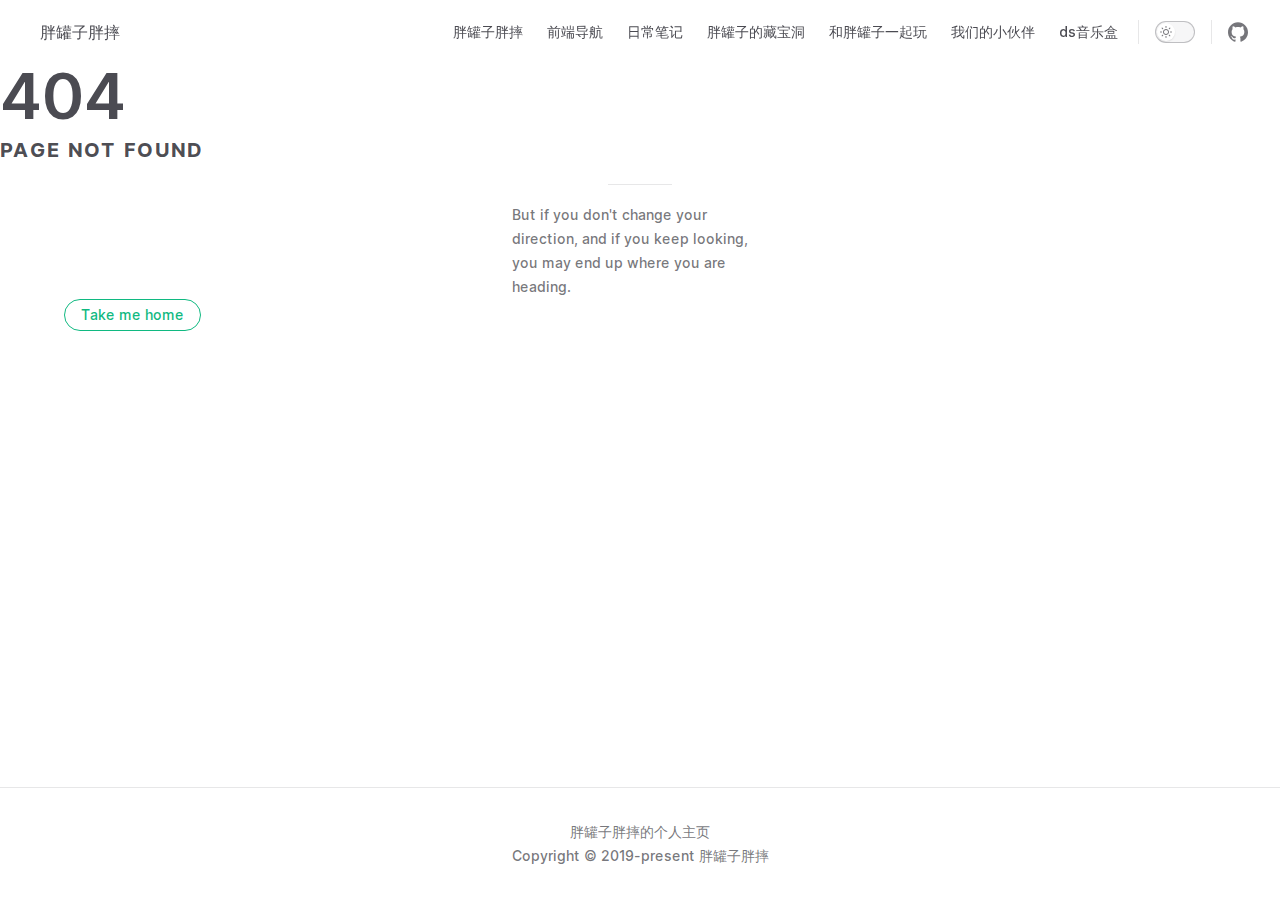
==== index.html @ 7a0016e1 "root" ====
<!DOCTYPE html>
<html lang="en-US" dir="ltr">
  <head>
    <meta charset="utf-8">
    <meta name="viewport" content="width=device-width,initial-scale=1">
    <title>胖罐子胖摔 | 胖罐子胖摔</title>
    <meta name="description" content="胖罐子胖摔的个人主页">
    <link rel="preload stylesheet" href="./assets/style.1d29fcf6.css" as="style">
    <link rel="modulepreload" href="./assets/app.6bff2de5.js">
    <link rel="modulepreload" href="./assets/index.md.0b70fd31.lean.js">
    
    <link rel="icon" href="https://pic.imgdb.cn/item/6403e719f144a01007bf545d.png">
  <script id="check-dark-light">(()=>{const e=localStorage.getItem("vitepress-theme-appearance")||"",a=window.matchMedia("(prefers-color-scheme: dark)").matches;(!e||e==="auto"?a:e==="dark")&&document.documentElement.classList.add("dark")})();</script>
  </head>
  <body>
    <div id="app"><div class="Layout" data-v-679b8132><!--[--><!--]--><!--[--><span tabindex="-1" data-v-c9a4723c></span><a href="#VPContent" class="VPSkipLink visually-hidden" data-v-c9a4723c> Skip to content </a><!--]--><!----><header class="VPNav" data-v-679b8132 data-v-7802284f><div class="VPNavBar" data-v-7802284f data-v-97e6d935><div class="container" data-v-97e6d935><div class="title" data-v-97e6d935><div class="VPNavBarTitle" data-v-97e6d935 data-v-a42cab75><a class="title" href="./" data-v-a42cab75><!--[--><!--]--><!--[--><img class="VPImage logo" src="https://pic.imgdb.cn/item/6403e719f144a01007bf545d.png" alt data-v-2946f757><!--]--><!--[-->胖罐子胖摔<!--]--><!--[--><!--]--></a></div></div><div class="content" data-v-97e6d935><div class="curtain" data-v-97e6d935></div><div class="content-body" data-v-97e6d935><!--[--><!--]--><!----><nav aria-labelledby="main-nav-aria-label" class="VPNavBarMenu menu" data-v-97e6d935 data-v-7a8bd467><span id="main-nav-aria-label" class="visually-hidden" data-v-7a8bd467>Main Navigation</span><!--[--><!--[--><a class="VPLink link VPNavBarMenuLink" href="./mine/index.html" data-v-7a8bd467 data-v-ab434766 data-v-702ee2b0><!--[-->胖罐子胖摔<!--]--><!----></a><!--]--><!--[--><a class="VPLink link VPNavBarMenuLink" href="./navigation/index.html" data-v-7a8bd467 data-v-ab434766 data-v-702ee2b0><!--[-->前端导航<!--]--><!----></a><!--]--><!--[--><a class="VPLink link VPNavBarMenuLink" href="./note/" data-v-7a8bd467 data-v-ab434766 data-v-702ee2b0><!--[-->日常笔记<!--]--><!----></a><!--]--><!--[--><a class="VPLink link VPNavBarMenuLink" href="./warehouse/" data-v-7a8bd467 data-v-ab434766 data-v-702ee2b0><!--[-->胖罐子的藏宝洞<!--]--><!----></a><!--]--><!--[--><a class="VPLink link VPNavBarMenuLink" href="./links/QRcode.html" data-v-7a8bd467 data-v-ab434766 data-v-702ee2b0><!--[-->和胖罐子一起玩<!--]--><!----></a><!--]--><!--[--><a class="VPLink link VPNavBarMenuLink" href="./team/index.html" data-v-7a8bd467 data-v-ab434766 data-v-702ee2b0><!--[-->我们的小伙伴<!--]--><!----></a><!--]--><!--[--><a class="VPLink link VPNavBarMenuLink" href="./music/index.html" data-v-7a8bd467 data-v-ab434766 data-v-702ee2b0><!--[-->ds音乐盒<!--]--><!----></a><!--]--><!--]--></nav><!----><div class="VPNavBarAppearance appearance" data-v-97e6d935 data-v-75c7349e><button class="VPSwitch VPSwitchAppearance" type="button" role="switch" aria-label="toggle dark mode" aria-checked="false" data-v-75c7349e data-v-db6152ee data-v-adc49377><span class="check" data-v-adc49377><span class="icon" data-v-adc49377><!--[--><svg xmlns="http://www.w3.org/2000/svg" aria-hidden="true" focusable="false" viewbox="0 0 24 24" class="sun" data-v-db6152ee><path d="M12,18c-3.3,0-6-2.7-6-6s2.7-6,6-6s6,2.7,6,6S15.3,18,12,18zM12,8c-2.2,0-4,1.8-4,4c0,2.2,1.8,4,4,4c2.2,0,4-1.8,4-4C16,9.8,14.2,8,12,8z"></path><path d="M12,4c-0.6,0-1-0.4-1-1V1c0-0.6,0.4-1,1-1s1,0.4,1,1v2C13,3.6,12.6,4,12,4z"></path><path d="M12,24c-0.6,0-1-0.4-1-1v-2c0-0.6,0.4-1,1-1s1,0.4,1,1v2C13,23.6,12.6,24,12,24z"></path><path d="M5.6,6.6c-0.3,0-0.5-0.1-0.7-0.3L3.5,4.9c-0.4-0.4-0.4-1,0-1.4s1-0.4,1.4,0l1.4,1.4c0.4,0.4,0.4,1,0,1.4C6.2,6.5,5.9,6.6,5.6,6.6z"></path><path d="M19.8,20.8c-0.3,0-0.5-0.1-0.7-0.3l-1.4-1.4c-0.4-0.4-0.4-1,0-1.4s1-0.4,1.4,0l1.4,1.4c0.4,0.4,0.4,1,0,1.4C20.3,20.7,20,20.8,19.8,20.8z"></path><path d="M3,13H1c-0.6,0-1-0.4-1-1s0.4-1,1-1h2c0.6,0,1,0.4,1,1S3.6,13,3,13z"></path><path d="M23,13h-2c-0.6,0-1-0.4-1-1s0.4-1,1-1h2c0.6,0,1,0.4,1,1S23.6,13,23,13z"></path><path d="M4.2,20.8c-0.3,0-0.5-0.1-0.7-0.3c-0.4-0.4-0.4-1,0-1.4l1.4-1.4c0.4-0.4,1-0.4,1.4,0s0.4,1,0,1.4l-1.4,1.4C4.7,20.7,4.5,20.8,4.2,20.8z"></path><path d="M18.4,6.6c-0.3,0-0.5-0.1-0.7-0.3c-0.4-0.4-0.4-1,0-1.4l1.4-1.4c0.4-0.4,1-0.4,1.4,0s0.4,1,0,1.4l-1.4,1.4C18.9,6.5,18.6,6.6,18.4,6.6z"></path></svg><svg xmlns="http://www.w3.org/2000/svg" aria-hidden="true" focusable="false" viewbox="0 0 24 24" class="moon" data-v-db6152ee><path d="M12.1,22c-0.3,0-0.6,0-0.9,0c-5.5-0.5-9.5-5.4-9-10.9c0.4-4.8,4.2-8.6,9-9c0.4,0,0.8,0.2,1,0.5c0.2,0.3,0.2,0.8-0.1,1.1c-2,2.7-1.4,6.4,1.3,8.4c2.1,1.6,5,1.6,7.1,0c0.3-0.2,0.7-0.3,1.1-0.1c0.3,0.2,0.5,0.6,0.5,1c-0.2,2.7-1.5,5.1-3.6,6.8C16.6,21.2,14.4,22,12.1,22zM9.3,4.4c-2.9,1-5,3.6-5.2,6.8c-0.4,4.4,2.8,8.3,7.2,8.7c2.1,0.2,4.2-0.4,5.8-1.8c1.1-0.9,1.9-2.1,2.4-3.4c-2.5,0.9-5.3,0.5-7.5-1.1C9.2,11.4,8.1,7.7,9.3,4.4z"></path></svg><!--]--></span></span></button></div><div class="VPSocialLinks VPNavBarSocialLinks social-links" data-v-97e6d935 data-v-c0416bf5 data-v-c954d24e><!--[--><a class="VPSocialLink" href="https://github.com/gumingWu/vitepress-fun" target="_blank" rel="noopener" data-v-c954d24e data-v-fe4af0fa><svg role="img" viewBox="0 0 24 24" xmlns="http://www.w3.org/2000/svg"><title>GitHub</title><path d="M12 .297c-6.63 0-12 5.373-12 12 0 5.303 3.438 9.8 8.205 11.385.6.113.82-.258.82-.577 0-.285-.01-1.04-.015-2.04-3.338.724-4.042-1.61-4.042-1.61C4.422 18.07 3.633 17.7 3.633 17.7c-1.087-.744.084-.729.084-.729 1.205.084 1.838 1.236 1.838 1.236 1.07 1.835 2.809 1.305 3.495.998.108-.776.417-1.305.76-1.605-2.665-.3-5.466-1.332-5.466-5.93 0-1.31.465-2.38 1.235-3.22-.135-.303-.54-1.523.105-3.176 0 0 1.005-.322 3.3 1.23.96-.267 1.98-.399 3-.405 1.02.006 2.04.138 3 .405 2.28-1.552 3.285-1.23 3.285-1.23.645 1.653.24 2.873.12 3.176.765.84 1.23 1.91 1.23 3.22 0 4.61-2.805 5.625-5.475 5.92.42.36.81 1.096.81 2.22 0 1.606-.015 2.896-.015 3.286 0 .315.21.69.825.57C20.565 22.092 24 17.592 24 12.297c0-6.627-5.373-12-12-12"/></svg></a><!--]--></div><div class="VPFlyout VPNavBarExtra extra" data-v-97e6d935 data-v-a7780c4d data-v-fc416987><button type="button" class="button" aria-haspopup="true" aria-expanded="false" aria-label="extra navigation" data-v-fc416987><svg xmlns="http://www.w3.org/2000/svg" aria-hidden="true" focusable="false" viewbox="0 0 24 24" class="icon" data-v-fc416987><circle cx="12" cy="12" r="2"></circle><circle cx="19" cy="12" r="2"></circle><circle cx="5" cy="12" r="2"></circle></svg></button><div class="menu" data-v-fc416987><div class="VPMenu" data-v-fc416987 data-v-848cc32b><!----><!--[--><!--[--><!----><div class="group" data-v-a7780c4d><div class="item appearance" data-v-a7780c4d><p class="label" data-v-a7780c4d>外观</p><div class="appearance-action" data-v-a7780c4d><button class="VPSwitch VPSwitchAppearance" type="button" role="switch" aria-label="toggle dark mode" aria-checked="false" data-v-a7780c4d data-v-db6152ee data-v-adc49377><span class="check" data-v-adc49377><span class="icon" data-v-adc49377><!--[--><svg xmlns="http://www.w3.org/2000/svg" aria-hidden="true" focusable="false" viewbox="0 0 24 24" class="sun" data-v-db6152ee><path d="M12,18c-3.3,0-6-2.7-6-6s2.7-6,6-6s6,2.7,6,6S15.3,18,12,18zM12,8c-2.2,0-4,1.8-4,4c0,2.2,1.8,4,4,4c2.2,0,4-1.8,4-4C16,9.8,14.2,8,12,8z"></path><path d="M12,4c-0.6,0-1-0.4-1-1V1c0-0.6,0.4-1,1-1s1,0.4,1,1v2C13,3.6,12.6,4,12,4z"></path><path d="M12,24c-0.6,0-1-0.4-1-1v-2c0-0.6,0.4-1,1-1s1,0.4,1,1v2C13,23.6,12.6,24,12,24z"></path><path d="M5.6,6.6c-0.3,0-0.5-0.1-0.7-0.3L3.5,4.9c-0.4-0.4-0.4-1,0-1.4s1-0.4,1.4,0l1.4,1.4c0.4,0.4,0.4,1,0,1.4C6.2,6.5,5.9,6.6,5.6,6.6z"></path><path d="M19.8,20.8c-0.3,0-0.5-0.1-0.7-0.3l-1.4-1.4c-0.4-0.4-0.4-1,0-1.4s1-0.4,1.4,0l1.4,1.4c0.4,0.4,0.4,1,0,1.4C20.3,20.7,20,20.8,19.8,20.8z"></path><path d="M3,13H1c-0.6,0-1-0.4-1-1s0.4-1,1-1h2c0.6,0,1,0.4,1,1S3.6,13,3,13z"></path><path d="M23,13h-2c-0.6,0-1-0.4-1-1s0.4-1,1-1h2c0.6,0,1,0.4,1,1S23.6,13,23,13z"></path><path d="M4.2,20.8c-0.3,0-0.5-0.1-0.7-0.3c-0.4-0.4-0.4-1,0-1.4l1.4-1.4c0.4-0.4,1-0.4,1.4,0s0.4,1,0,1.4l-1.4,1.4C4.7,20.7,4.5,20.8,4.2,20.8z"></path><path d="M18.4,6.6c-0.3,0-0.5-0.1-0.7-0.3c-0.4-0.4-0.4-1,0-1.4l1.4-1.4c0.4-0.4,1-0.4,1.4,0s0.4,1,0,1.4l-1.4,1.4C18.9,6.5,18.6,6.6,18.4,6.6z"></path></svg><svg xmlns="http://www.w3.org/2000/svg" aria-hidden="true" focusable="false" viewbox="0 0 24 24" class="moon" data-v-db6152ee><path d="M12.1,22c-0.3,0-0.6,0-0.9,0c-5.5-0.5-9.5-5.4-9-10.9c0.4-4.8,4.2-8.6,9-9c0.4,0,0.8,0.2,1,0.5c0.2,0.3,0.2,0.8-0.1,1.1c-2,2.7-1.4,6.4,1.3,8.4c2.1,1.6,5,1.6,7.1,0c0.3-0.2,0.7-0.3,1.1-0.1c0.3,0.2,0.5,0.6,0.5,1c-0.2,2.7-1.5,5.1-3.6,6.8C16.6,21.2,14.4,22,12.1,22zM9.3,4.4c-2.9,1-5,3.6-5.2,6.8c-0.4,4.4,2.8,8.3,7.2,8.7c2.1,0.2,4.2-0.4,5.8-1.8c1.1-0.9,1.9-2.1,2.4-3.4c-2.5,0.9-5.3,0.5-7.5-1.1C9.2,11.4,8.1,7.7,9.3,4.4z"></path></svg><!--]--></span></span></button></div></div></div><div class="group" data-v-a7780c4d><div class="item social-links" data-v-a7780c4d><div class="VPSocialLinks social-links-list" data-v-a7780c4d data-v-c954d24e><!--[--><a class="VPSocialLink" href="https://github.com/gumingWu/vitepress-fun" target="_blank" rel="noopener" data-v-c954d24e data-v-fe4af0fa><svg role="img" viewBox="0 0 24 24" xmlns="http://www.w3.org/2000/svg"><title>GitHub</title><path d="M12 .297c-6.63 0-12 5.373-12 12 0 5.303 3.438 9.8 8.205 11.385.6.113.82-.258.82-.577 0-.285-.01-1.04-.015-2.04-3.338.724-4.042-1.61-4.042-1.61C4.422 18.07 3.633 17.7 3.633 17.7c-1.087-.744.084-.729.084-.729 1.205.084 1.838 1.236 1.838 1.236 1.07 1.835 2.809 1.305 3.495.998.108-.776.417-1.305.76-1.605-2.665-.3-5.466-1.332-5.466-5.93 0-1.31.465-2.38 1.235-3.22-.135-.303-.54-1.523.105-3.176 0 0 1.005-.322 3.3 1.23.96-.267 1.98-.399 3-.405 1.02.006 2.04.138 3 .405 2.28-1.552 3.285-1.23 3.285-1.23.645 1.653.24 2.873.12 3.176.765.84 1.23 1.91 1.23 3.22 0 4.61-2.805 5.625-5.475 5.92.42.36.81 1.096.81 2.22 0 1.606-.015 2.896-.015 3.286 0 .315.21.69.825.57C20.565 22.092 24 17.592 24 12.297c0-6.627-5.373-12-12-12"/></svg></a><!--]--></div></div></div><!--]--><!--]--></div></div></div><!--[--><!--]--><button type="button" class="VPNavBarHamburger hamburger" aria-label="mobile navigation" aria-expanded="false" aria-controls="VPNavScreen" data-v-97e6d935 data-v-33349e64><span class="container" data-v-33349e64><span class="top" data-v-33349e64></span><span class="middle" data-v-33349e64></span><span class="bottom" data-v-33349e64></span></span></button></div></div></div></div><!----></header><!----><!----><div class="VPContent is-home" id="VPContent" data-v-679b8132 data-v-488d29ff><div class="VPHome" data-v-488d29ff data-v-c77168bb><!--[--><!--]--><div class="VPHero has-image VPHomeHero" data-v-c77168bb data-v-6a1651c4><div class="container" data-v-6a1651c4><div class="main" data-v-6a1651c4><h1 class="name" data-v-6a1651c4><span class="clip" data-v-6a1651c4>胖罐子胖摔</span></h1><p class="text" data-v-6a1651c4>个人前端导航</p><p class="tagline" data-v-6a1651c4>使用 VitePress 快速打造个人前端导航页面</p><div class="actions" data-v-6a1651c4><!--[--><div class="action" data-v-6a1651c4><a class="VPButton medium brand" href="./mine/index.html" data-v-6a1651c4 data-v-2f72865f>胖罐子胖摔</a></div><div class="action" data-v-6a1651c4><a class="VPButton medium alt" href="./navigation/index.html" data-v-6a1651c4 data-v-2f72865f>前端导航</a></div><div class="action" data-v-6a1651c4><a class="VPButton medium alt" href="./music/index.html" data-v-6a1651c4 data-v-2f72865f>ds音乐盒</a></div><!--]--></div></div><div class="image" data-v-6a1651c4><div class="image-container" data-v-6a1651c4><div class="image-bg" data-v-6a1651c4></div><!--[--><!--[--><img class="VPImage image-src" src="https://pic.imgdb.cn/item/6403e719f144a01007bf545d.png" alt="胖罐子胖摔" data-v-2946f757><!--]--><!--]--></div></div></div></div><!--[--><!--]--><!--[--><!--]--><div class="VPFeatures VPHomeFeatures" data-v-c77168bb data-v-dd66d40b><div class="container" data-v-dd66d40b><div class="items" data-v-dd66d40b><!--[--><div class="grid-6 item" data-v-dd66d40b><span class="VPLink VPFeature" data-v-dd66d40b data-v-96cf68f7 data-v-702ee2b0><!--[--><article class="box" data-v-96cf68f7><div class="icon" data-v-96cf68f7>🔥</div><h2 class="title" data-v-96cf68f7>胖罐子胖摔</h2><p class="details" data-v-96cf68f7>一个还没秃头的程序猿</p><!----></article><!--]--><!----></span></div><div class="grid-6 item" data-v-dd66d40b><span class="VPLink VPFeature" data-v-dd66d40b data-v-96cf68f7 data-v-702ee2b0><!--[--><article class="box" data-v-96cf68f7><div class="icon" data-v-96cf68f7>🧭</div><h2 class="title" data-v-96cf68f7>前端导航</h2><p class="details" data-v-96cf68f7>收集前端常用技术/框架文档，做一个优秀前端搬运工</p><!----></article><!--]--><!----></span></div><div class="grid-6 item" data-v-dd66d40b><span class="VPLink VPFeature" data-v-dd66d40b data-v-96cf68f7 data-v-702ee2b0><!--[--><article class="box" data-v-96cf68f7><div class="icon" data-v-96cf68f7>📔</div><h2 class="title" data-v-96cf68f7>日常笔记</h2><p class="details" data-v-96cf68f7>胖罐子的一些笔记，个人心得分享。有什么建议就忍着，不接受反驳</p><!----></article><!--]--><!----></span></div><div class="grid-6 item" data-v-dd66d40b><span class="VPLink VPFeature" data-v-dd66d40b data-v-96cf68f7 data-v-702ee2b0><!--[--><article class="box" data-v-96cf68f7><div class="icon" data-v-96cf68f7>💰</div><h2 class="title" data-v-96cf68f7>胖罐子的藏宝洞</h2><p class="details" data-v-96cf68f7>胖罐子的一些笔记，个人心得分享。有什么建议就忍着，不接受反驳</p><!----></article><!--]--><!----></span></div><div class="grid-6 item" data-v-dd66d40b><span class="VPLink VPFeature" data-v-dd66d40b data-v-96cf68f7 data-v-702ee2b0><!--[--><article class="box" data-v-96cf68f7><div class="icon" data-v-96cf68f7>😊</div><h2 class="title" data-v-96cf68f7>和胖罐子一起玩</h2><p class="details" data-v-96cf68f7>加胖罐子微信，一起玩前端，搞技术</p><!----></article><!--]--><!----></span></div><div class="grid-6 item" data-v-dd66d40b><span class="VPLink VPFeature" data-v-dd66d40b data-v-96cf68f7 data-v-702ee2b0><!--[--><article class="box" data-v-96cf68f7><div class="icon" data-v-96cf68f7>🎛️</div><h2 class="title" data-v-96cf68f7>ds音乐盒</h2><p class="details" data-v-96cf68f7>胖罐子自己做的基于网易云音乐的播放器，还没做完，暂时未上线</p><!----></article><!--]--><!----></span></div><!--]--></div></div></div><!--[--><!--]--><div style="position:relative;" data-v-c77168bb><div></div></div></div></div><footer class="VPFooter" data-v-679b8132 data-v-d92bc419><div class="container" data-v-d92bc419><p class="message" data-v-d92bc419>胖罐子胖摔的个人主页</p><p class="copyright" data-v-d92bc419>Copyright © 2019-present 胖罐子胖摔</p></div></footer><!--[--><!--]--></div></div>
    <script>__VP_HASH_MAP__ = JSON.parse("{\"warehouse_index.md\":\"ed102ecf\",\"index.md\":\"0b70fd31\",\"team_index.md\":\"5b875c2b\",\"note_index.md\":\"36f682dd\",\"music_index.md\":\"6c0972be\",\"mine_index.md\":\"9cbf69f9\",\"links_qrcode.md\":\"fc86fe8c\",\"note_1.md\":\"5d2c3049\",\"navigation_index.md\":\"1d7a5de8\"}")</script>
    <script type="module" async src="./assets/app.6bff2de5.js"></script>
    
  </body>
</html>
---- assets/style.1d29fcf6.css ----
@charset "UTF-8";@font-face{font-family:Inter var;font-weight:100 900;font-display:swap;font-style:normal;font-named-instance:"Regular";src:url(./inter-roman-cyrillic.5f2c6c8c.woff2) format("woff2");unicode-range:U+0301,U+0400-045F,U+0490-0491,U+04B0-04B1,U+2116}@font-face{font-family:Inter var;font-weight:100 900;font-display:swap;font-style:normal;font-named-instance:"Regular";src:url(./inter-roman-cyrillic-ext.e75737ce.woff2) format("woff2");unicode-range:U+0460-052F,U+1C80-1C88,U+20B4,U+2DE0-2DFF,U+A640-A69F,U+FE2E-FE2F}@font-face{font-family:Inter var;font-weight:100 900;font-display:swap;font-style:normal;font-named-instance:"Regular";src:url(./inter-roman-greek.d5a6d92a.woff2) format("woff2");unicode-range:U+0370-03FF}@font-face{font-family:Inter var;font-weight:100 900;font-display:swap;font-style:normal;font-named-instance:"Regular";src:url(./inter-roman-greek-ext.ab0619bc.woff2) format("woff2");unicode-range:U+1F00-1FFF}@font-face{font-family:Inter var;font-weight:100 900;font-display:swap;font-style:normal;font-named-instance:"Regular";src:url(./inter-roman-latin.2ed14f66.woff2) format("woff2");unicode-range:U+0000-00FF,U+0131,U+0152-0153,U+02BB-02BC,U+02C6,U+02DA,U+02DC,U+2000-206F,U+2074,U+20AC,U+2122,U+2191,U+2193,U+2212,U+2215,U+FEFF,U+FFFD}@font-face{font-family:Inter var;font-weight:100 900;font-display:swap;font-style:normal;font-named-instance:"Regular";src:url(./inter-roman-latin-ext.0030eebd.woff2) format("woff2");unicode-range:U+0100-024F,U+0259,U+1E00-1EFF,U+2020,U+20A0-20AB,U+20AD-20CF,U+2113,U+2C60-2C7F,U+A720-A7FF}@font-face{font-family:Inter var;font-weight:100 900;font-display:swap;font-style:normal;font-named-instance:"Regular";src:url(./inter-roman-vietnamese.14ce25a6.woff2) format("woff2");unicode-range:U+0102-0103,U+0110-0111,U+0128-0129,U+0168-0169,U+01A0-01A1,U+01AF-01B0,U+1EA0-1EF9,U+20AB}@font-face{font-family:Inter var;font-weight:100 900;font-display:swap;font-style:italic;font-named-instance:"Italic";src:url(./inter-italic-cyrillic.ea42a392.woff2) format("woff2");unicode-range:U+0301,U+0400-045F,U+0490-0491,U+04B0-04B1,U+2116}@font-face{font-family:Inter var;font-weight:100 900;font-display:swap;font-style:italic;font-named-instance:"Italic";src:url(./inter-italic-cyrillic-ext.33bd5a8e.woff2) format("woff2");unicode-range:U+0460-052F,U+1C80-1C88,U+20B4,U+2DE0-2DFF,U+A640-A69F,U+FE2E-FE2F}@font-face{font-family:Inter var;font-weight:100 900;font-display:swap;font-style:italic;font-named-instance:"Italic";src:url(./inter-italic-greek.8f4463c4.woff2) format("woff2");unicode-range:U+0370-03FF}@font-face{font-family:Inter var;font-weight:100 900;font-display:swap;font-style:italic;font-named-instance:"Italic";src:url(./inter-italic-greek-ext.4fbe9427.woff2) format("woff2");unicode-range:U+1F00-1FFF}@font-face{font-family:Inter var;font-weight:100 900;font-display:swap;font-style:italic;font-named-instance:"Italic";src:url(./inter-italic-latin.bd3b6f56.woff2) format("woff2");unicode-range:U+0000-00FF,U+0131,U+0152-0153,U+02BB-02BC,U+02C6,U+02DA,U+02DC,U+2000-206F,U+2074,U+20AC,U+2122,U+2191,U+2193,U+2212,U+2215,U+FEFF,U+FFFD}@font-face{font-family:Inter var;font-weight:100 900;font-display:swap;font-style:italic;font-named-instance:"Italic";src:url(./inter-italic-latin-ext.bd8920cc.woff2) format("woff2");unicode-range:U+0100-024F,U+0259,U+1E00-1EFF,U+2020,U+20A0-20AB,U+20AD-20CF,U+2113,U+2C60-2C7F,U+A720-A7FF}@font-face{font-family:Inter var;font-weight:100 900;font-display:swap;font-style:italic;font-named-instance:"Italic";src:url(./inter-italic-vietnamese.6ce511fb.woff2) format("woff2");unicode-range:U+0102-0103,U+0110-0111,U+0128-0129,U+0168-0169,U+01A0-01A1,U+01AF-01B0,U+1EA0-1EF9,U+20AB}:root{--vp-c-white: #ffffff;--vp-c-black: #000000;--vp-c-gray: #8e8e93;--vp-c-text-light-1: rgba(60, 60, 67, .92);--vp-c-text-light-2: rgba(60, 60, 67, .7);--vp-c-text-light-3: rgba(60, 60, 67, .33);--vp-c-text-dark-1: rgba(255, 255, 245, .86);--vp-c-text-dark-2: rgba(235, 235, 245, .6);--vp-c-text-dark-3: rgba(235, 235, 245, .38);--vp-c-green: #10b981;--vp-c-green-light: #34d399;--vp-c-green-lighter: #6ee7b7;--vp-c-green-dark: #059669;--vp-c-green-darker: #047857;--vp-c-green-dimm-1: rgba(16, 185, 129, .05);--vp-c-green-dimm-2: rgba(16, 185, 129, .2);--vp-c-green-dimm-3: rgba(16, 185, 129, .5);--vp-c-yellow: #d97706;--vp-c-yellow-light: #f59e0b;--vp-c-yellow-lighter: #fbbf24;--vp-c-yellow-dark: #b45309;--vp-c-yellow-darker: #92400e;--vp-c-yellow-dimm-1: rgba(234, 179, 8, .05);--vp-c-yellow-dimm-2: rgba(234, 179, 8, .2);--vp-c-yellow-dimm-3: rgba(234, 179, 8, .5);--vp-c-red: #f43f5e;--vp-c-red-light: #fb7185;--vp-c-red-lighter: #fda4af;--vp-c-red-dark: #e11d48;--vp-c-red-darker: #be123c;--vp-c-red-dimm-1: rgba(244, 63, 94, .05);--vp-c-red-dimm-2: rgba(244, 63, 94, .2);--vp-c-red-dimm-3: rgba(244, 63, 94, .5);--vp-c-sponsor: #db2777}:root{--vp-c-bg: #ffffff;--vp-c-bg-elv: #ffffff;--vp-c-bg-elv-up: #ffffff;--vp-c-bg-elv-down: #f6f6f7;--vp-c-bg-elv-mute: #f6f6f7;--vp-c-bg-soft: #f6f6f7;--vp-c-bg-soft-up: #ffffff;--vp-c-bg-soft-down: #e3e3e5;--vp-c-bg-soft-mute: #e3e3e5;--vp-c-bg-alt: #f6f6f7;--vp-c-border: rgba(60, 60, 67, .29);--vp-c-divider: rgba(60, 60, 67, .12);--vp-c-gutter: rgba(60, 60, 67, .12);--vp-c-neutral: var(--vp-c-black);--vp-c-neutral-inverse: var(--vp-c-white);--vp-c-text-1: var(--vp-c-text-light-1);--vp-c-text-2: var(--vp-c-text-light-2);--vp-c-text-3: var(--vp-c-text-light-3);--vp-c-text-inverse-1: var(--vp-c-text-dark-1);--vp-c-text-inverse-2: var(--vp-c-text-dark-2);--vp-c-text-inverse-3: var(--vp-c-text-dark-3);--vp-c-text-code: #476582;--vp-c-brand: var(--vp-c-green);--vp-c-brand-light: var(--vp-c-green-light);--vp-c-brand-lighter: var(--vp-c-green-lighter);--vp-c-brand-dark: var(--vp-c-green-dark);--vp-c-brand-darker: var(--vp-c-green-darker);--vp-c-mute: #f6f6f7;--vp-c-mute-light: #f9f9fc;--vp-c-mute-lighter: #ffffff;--vp-c-mute-dark: #e3e3e5;--vp-c-mute-darker: #d7d7d9}.dark{--vp-c-bg: #1e1e20;--vp-c-bg-elv: #252529;--vp-c-bg-elv-up: #313136;--vp-c-bg-elv-down: #1e1e20;--vp-c-bg-elv-mute: #313136;--vp-c-bg-soft: #252529;--vp-c-bg-soft-up: #313136;--vp-c-bg-soft-down: #1e1e20;--vp-c-bg-soft-mute: #313136;--vp-c-bg-alt: #161618;--vp-c-border: rgba(82, 82, 89, .68);--vp-c-divider: rgba(82, 82, 89, .32);--vp-c-gutter: #000000;--vp-c-neutral: var(--vp-c-white);--vp-c-neutral-inverse: var(--vp-c-black);--vp-c-text-1: var(--vp-c-text-dark-1);--vp-c-text-2: var(--vp-c-text-dark-2);--vp-c-text-3: var(--vp-c-text-dark-3);--vp-c-text-inverse-1: var(--vp-c-text-light-1);--vp-c-text-inverse-2: var(--vp-c-text-light-2);--vp-c-text-inverse-3: var(--vp-c-text-light-3);--vp-c-text-code: #c9def1;--vp-c-mute: #313136;--vp-c-mute-light: #3a3a3c;--vp-c-mute-lighter: #505053;--vp-c-mute-dark: #2c2c30;--vp-c-mute-darker: #252529}:root{--vp-font-family-base: "Inter var", "Inter", ui-sans-serif, system-ui, -apple-system, BlinkMacSystemFont, "Segoe UI", Roboto, "Helvetica Neue", Helvetica, Arial, "Noto Sans", sans-serif, "Apple Color Emoji", "Segoe UI Emoji", "Segoe UI Symbol", "Noto Color Emoji";--vp-font-family-mono: ui-monospace, SFMono-Regular, "SF Mono", Menlo, Monaco, Consolas, "Liberation Mono", "Courier New", monospace}:root{--vp-shadow-1: 0 1px 2px rgba(0, 0, 0, .04), 0 1px 2px rgba(0, 0, 0, .06);--vp-shadow-2: 0 3px 12px rgba(0, 0, 0, .07), 0 1px 4px rgba(0, 0, 0, .07);--vp-shadow-3: 0 12px 32px rgba(0, 0, 0, .1), 0 2px 6px rgba(0, 0, 0, .08);--vp-shadow-4: 0 14px 44px rgba(0, 0, 0, .12), 0 3px 9px rgba(0, 0, 0, .12);--vp-shadow-5: 0 18px 56px rgba(0, 0, 0, .16), 0 4px 12px rgba(0, 0, 0, .16)}:root{--vp-z-index-local-nav: 10;--vp-z-index-nav: 20;--vp-z-index-layout-top: 30;--vp-z-index-backdrop: 40;--vp-z-index-sidebar: 50;--vp-z-index-footer: 60}:root{--vp-icon-copy: url("data:image/svg+xml,%3Csvg xmlns='http://www.w3.org/2000/svg' fill='none' height='20' width='20' stroke='rgba(128,128,128,1)' stroke-width='2' viewBox='0 0 24 24'%3E%3Cpath stroke-linecap='round' stroke-linejoin='round' d='M9 5H7a2 2 0 0 0-2 2v12a2 2 0 0 0 2 2h10a2 2 0 0 0 2-2V7a2 2 0 0 0-2-2h-2M9 5a2 2 0 0 0 2 2h2a2 2 0 0 0 2-2M9 5a2 2 0 0 1 2-2h2a2 2 0 0 1 2 2'/%3E%3C/svg%3E");--vp-icon-copied: url("data:image/svg+xml,%3Csvg xmlns='http://www.w3.org/2000/svg' fill='none' height='20' width='20' stroke='rgba(128,128,128,1)' stroke-width='2' viewBox='0 0 24 24'%3E%3Cpath stroke-linecap='round' stroke-linejoin='round' d='M9 5H7a2 2 0 0 0-2 2v12a2 2 0 0 0 2 2h10a2 2 0 0 0 2-2V7a2 2 0 0 0-2-2h-2M9 5a2 2 0 0 0 2 2h2a2 2 0 0 0 2-2M9 5a2 2 0 0 1 2-2h2a2 2 0 0 1 2 2m-6 9 2 2 4-4'/%3E%3C/svg%3E")}:root{--vp-layout-max-width: 1440px}:root{--vp-code-line-height: 1.7;--vp-code-font-size: .875em;--vp-code-block-color: var(--vp-c-text-dark-1);--vp-code-block-bg: #292b30;--vp-code-block-bg-light: #1e1e20;--vp-code-block-divider-color: #000000;--vp-code-line-highlight-color: rgba(0, 0, 0, .5);--vp-code-line-number-color: var(--vp-c-text-dark-3);--vp-code-line-diff-add-color: var(--vp-c-green-dimm-2);--vp-code-line-diff-add-symbol-color: var(--vp-c-green);--vp-code-line-diff-remove-color: var(--vp-c-red-dimm-2);--vp-code-line-diff-remove-symbol-color: var(--vp-c-red);--vp-code-line-warning-color: var(--vp-c-yellow-dimm-2);--vp-code-line-error-color: var(--vp-c-red-dimm-2);--vp-code-copy-code-border-color: transparent;--vp-code-copy-code-bg: var(--vp-code-block-bg-light);--vp-code-copy-code-hover-border-color: var(--vp-c-divider);--vp-code-copy-code-hover-bg: var(--vp-code-block-bg-light);--vp-code-copy-code-active-text: var(--vp-c-text-dark-2);--vp-code-tab-divider: var(--vp-code-block-divider-color);--vp-code-tab-text-color: var(--vp-c-text-dark-2);--vp-code-tab-bg: var(--vp-code-block-bg);--vp-code-tab-hover-text-color: var(--vp-c-text-dark-1);--vp-code-tab-active-text-color: var(--vp-c-text-dark-1);--vp-code-tab-active-bar-color: var(--vp-c-brand)}.dark{--vp-code-block-bg: #161618}:root{--vp-button-brand-border: var(--vp-c-brand-lighter);--vp-button-brand-text: var(--vp-c-white);--vp-button-brand-bg: var(--vp-c-brand);--vp-button-brand-hover-border: var(--vp-c-brand-lighter);--vp-button-brand-hover-text: var(--vp-c-white);--vp-button-brand-hover-bg: var(--vp-c-brand-dark);--vp-button-brand-active-border: var(--vp-c-brand-lighter);--vp-button-brand-active-text: var(--vp-c-white);--vp-button-brand-active-bg: var(--vp-c-brand-darker);--vp-button-alt-border: var(--vp-c-border);--vp-button-alt-text: var(--vp-c-neutral);--vp-button-alt-bg: var(--vp-c-mute);--vp-button-alt-hover-border: var(--vp-c-border);--vp-button-alt-hover-text: var(--vp-c-neutral);--vp-button-alt-hover-bg: var(--vp-c-mute-dark);--vp-button-alt-active-border: var(--vp-c-border);--vp-button-alt-active-text: var(--vp-c-neutral);--vp-button-alt-active-bg: var(--vp-c-mute-darker);--vp-button-sponsor-border: var(--vp-c-gray-light-3);--vp-button-sponsor-text: var(--vp-c-text-light-2);--vp-button-sponsor-bg: transparent;--vp-button-sponsor-hover-border: var(--vp-c-sponsor);--vp-button-sponsor-hover-text: var(--vp-c-sponsor);--vp-button-sponsor-hover-bg: transparent;--vp-button-sponsor-active-border: var(--vp-c-sponsor);--vp-button-sponsor-active-text: var(--vp-c-sponsor);--vp-button-sponsor-active-bg: transparent}.dark{--vp-button-sponsor-border: var(--vp-c-gray-dark-1);--vp-button-sponsor-text: var(--vp-c-text-dark-2)}:root{--vp-custom-block-font-size: 14px;--vp-custom-block-code-font-size: 13px;--vp-custom-block-info-border: var(--vp-c-border);--vp-custom-block-info-text: var(--vp-c-text-2);--vp-custom-block-info-bg: var(--vp-c-bg-soft);--vp-custom-block-info-code-bg: var(--vp-c-bg-soft-down);--vp-custom-block-tip-border: var(--vp-c-green);--vp-custom-block-tip-text: var(--vp-c-green);--vp-custom-block-tip-bg: var(--vp-c-bg-soft);--vp-custom-block-tip-code-bg: var(--vp-c-bg-soft-down);--vp-custom-block-warning-border: var(--vp-c-yellow);--vp-custom-block-warning-text: var(--vp-c-yellow);--vp-custom-block-warning-bg: var(--vp-c-bg-soft);--vp-custom-block-warning-code-bg: var(--vp-c-bg-soft-down);--vp-custom-block-danger-border: var(--vp-c-red);--vp-custom-block-danger-text: var(--vp-c-red);--vp-custom-block-danger-bg: var(--vp-c-bg-soft);--vp-custom-block-danger-code-bg: var(--vp-c-bg-soft-down);--vp-custom-block-details-border: var(--vp-custom-block-info-border);--vp-custom-block-details-text: var(--vp-custom-block-info-text);--vp-custom-block-details-bg: var(--vp-custom-block-info-bg);--vp-custom-block-details-code-bg: var(--vp-custom-block-details-bg)}:root{--vp-input-border-color: var(--vp-c-border);--vp-input-bg-color: var(--vp-c-bg-alt);--vp-input-hover-border-color: var(--vp-c-gray);--vp-input-switch-bg-color: var(--vp-c-mute)}:root{--vp-nav-height: 64px;--vp-nav-bg-color: var(--vp-c-bg);--vp-nav-screen-bg-color: var(--vp-c-bg)}:root{--vp-local-nav-bg-color: var(--vp-c-bg)}:root{--vp-sidebar-width: 272px;--vp-sidebar-bg-color: var(--vp-c-bg-alt)}:root{--vp-backdrop-bg-color: rgba(0, 0, 0, .6)}:root{--vp-home-hero-name-color: var(--vp-c-brand);--vp-home-hero-name-background: transparent;--vp-home-hero-image-background-image: none;--vp-home-hero-image-filter: none}:root{--vp-badge-info-border: var(--vp-c-border);--vp-badge-info-text: var(--vp-c-text-2);--vp-badge-info-bg: var(--vp-c-bg-soft);--vp-badge-tip-border: var(--vp-c-green-dark);--vp-badge-tip-text: var(--vp-c-green);--vp-badge-tip-bg: var(--vp-c-green-dimm-1);--vp-badge-warning-border: var(--vp-c-yellow-dark);--vp-badge-warning-text: var(--vp-c-yellow);--vp-badge-warning-bg: var(--vp-c-yellow-dimm-1);--vp-badge-danger-border: var(--vp-c-red-dark);--vp-badge-danger-text: var(--vp-c-red);--vp-badge-danger-bg: var(--vp-c-red-dimm-1)}:root{--vp-carbon-ads-text-color: var(--vp-c-text-1);--vp-carbon-ads-poweredby-color: var(--vp-c-text-2);--vp-carbon-ads-bg-color: var(--vp-c-bg-soft);--vp-carbon-ads-hover-text-color: var(--vp-c-brand);--vp-carbon-ads-hover-poweredby-color: var(--vp-c-text-1)}*,:before,:after{box-sizing:border-box}html{line-height:1.4;font-size:16px;-webkit-text-size-adjust:100%}html.dark{color-scheme:dark}body{margin:0;width:100%;min-width:320px;min-height:100vh;line-height:24px;font-family:var(--vp-font-family-base);font-size:16px;font-weight:400;color:var(--vp-c-text-1);background-color:var(--vp-c-bg);direction:ltr;font-synthesis:none;text-rendering:optimizeLegibility;-webkit-font-smoothing:antialiased;-moz-osx-font-smoothing:grayscale}main{display:block}h1,h2,h3,h4,h5,h6{margin:0;line-height:24px;font-size:16px;font-weight:400}p{margin:0}strong,b{font-weight:600}a,area,button,[role=button],input,label,select,summary,textarea{touch-action:manipulation}a{color:inherit;text-decoration:inherit}ol,ul{list-style:none;margin:0;padding:0}blockquote{margin:0}pre,code,kbd,samp{font-family:var(--vp-font-family-mono)}img,svg,video,canvas,audio,iframe,embed,object{display:block}figure{margin:0}img,video{max-width:100%;height:auto}button,input,optgroup,select,textarea{border:0;padding:0;line-height:inherit;color:inherit}button{padding:0;font-family:inherit;background-color:transparent;background-image:none}button:enabled,[role=button]:enabled{cursor:pointer}button:focus,button:focus-visible{outline:1px dotted;outline:4px auto -webkit-focus-ring-color}button:focus:not(:focus-visible){outline:none!important}input:focus,textarea:focus,select:focus{outline:none}table{border-collapse:collapse}input{background-color:transparent}input:-ms-input-placeholder,textarea:-ms-input-placeholder{color:var(--vp-c-text-3)}input::-ms-input-placeholder,textarea::-ms-input-placeholder{color:var(--vp-c-text-3)}input::placeholder,textarea::placeholder{color:var(--vp-c-text-3)}input::-webkit-outer-spin-button,input::-webkit-inner-spin-button{-webkit-appearance:none;margin:0}input[type=number]{-moz-appearance:textfield}textarea{resize:vertical}select{-webkit-appearance:none}fieldset{margin:0;padding:0}h1,h2,h3,h4,h5,h6,li,p{overflow-wrap:break-word}vite-error-overlay{z-index:9999}.visually-hidden{position:absolute;width:1px;height:1px;white-space:nowrap;clip:rect(0 0 0 0);clip-path:inset(50%);overflow:hidden}.custom-block{border:1px solid transparent;border-radius:8px;padding:16px 16px 8px;line-height:24px;font-size:var(--vp-custom-block-font-size);color:var(--vp-c-text-2)}.custom-block.info{border-color:var(--vp-custom-block-info-border);color:var(--vp-custom-block-info-text);background-color:var(--vp-custom-block-info-bg)}.custom-block.info code{background-color:var(--vp-custom-block-info-code-bg)}.custom-block.tip{border-color:var(--vp-custom-block-tip-border);color:var(--vp-custom-block-tip-text);background-color:var(--vp-custom-block-tip-bg)}.custom-block.tip code{background-color:var(--vp-custom-block-tip-code-bg)}.custom-block.warning{border-color:var(--vp-custom-block-warning-border);color:var(--vp-custom-block-warning-text);background-color:var(--vp-custom-block-warning-bg)}.custom-block.warning code{background-color:var(--vp-custom-block-warning-code-bg)}.custom-block.danger{border-color:var(--vp-custom-block-danger-border);color:var(--vp-custom-block-danger-text);background-color:var(--vp-custom-block-danger-bg)}.custom-block.danger code{background-color:var(--vp-custom-block-danger-code-bg)}.custom-block.details{border-color:var(--vp-custom-block-details-border);color:var(--vp-custom-block-details-text);background-color:var(--vp-custom-block-details-bg)}.custom-block.details code{background-color:var(--vp-custom-block-details-code-bg)}.custom-block-title{font-weight:600}.custom-block p+p{margin:8px 0}.custom-block.details summary{margin:0 0 8px;font-weight:700;cursor:pointer}.custom-block.details summary+p{margin:8px 0}.custom-block a{color:inherit;font-weight:600;text-decoration:underline;transition:opacity .25s}.custom-block a:hover{opacity:.6}.custom-block code{font-size:var(--vp-custom-block-code-font-size)}.dark .vp-code-light{display:none}html:not(.dark) .vp-code-dark{display:none}.vp-code-group{margin-top:16px}.vp-code-group .tabs{position:relative;display:flex;margin-right:-24px;margin-left:-24px;padding:0 12px;background-color:var(--vp-code-tab-bg);overflow-x:auto;overflow-y:hidden}.vp-code-group .tabs:after{position:absolute;right:0;bottom:0;left:0;height:1px;background-color:var(--vp-code-tab-divider);content:""}@media (min-width: 640px){.vp-code-group .tabs{margin-right:0;margin-left:0;border-radius:8px 8px 0 0}}.vp-code-group .tabs input{position:absolute;opacity:0;pointer-events:none}.vp-code-group .tabs label{position:relative;display:inline-block;border-bottom:1px solid transparent;padding:0 12px;line-height:48px;font-size:14px;font-weight:500;color:var(--vp-code-tab-text-color);background-color:var(--vp-code-tab-bg);white-space:nowrap;cursor:pointer;transition:color .25s}.vp-code-group .tabs label:after{position:absolute;right:8px;bottom:-1px;left:8px;z-index:10;height:1px;content:"";background-color:transparent;transition:background-color .25s}.vp-code-group label:hover{color:var(--vp-code-tab-hover-text-color)}.vp-code-group input:checked+label{color:var(--vp-code-tab-active-text-color)}.vp-code-group input:checked+label:after{background-color:var(--vp-code-tab-active-bar-color)}.vp-code-group div[class*=language-]{display:none;margin-top:0!important;border-top-left-radius:0!important;border-top-right-radius:0!important}.vp-code-group div[class*=language-].active{display:block}.vp-doc h1,.vp-doc h2,.vp-doc h3,.vp-doc h4,.vp-doc h5,.vp-doc h6{position:relative;font-weight:600;outline:none}.vp-doc h1{letter-spacing:-.02em;line-height:40px;font-size:28px}.vp-doc h2{margin:48px 0 16px;border-top:1px solid var(--vp-c-divider);padding-top:24px;letter-spacing:-.02em;line-height:32px;font-size:24px}.vp-doc h3{margin:32px 0 0;letter-spacing:-.01em;line-height:28px;font-size:20px}.vp-doc .header-anchor{float:left;margin-left:-.87em;padding-right:.23em;font-weight:500;user-select:none;opacity:0;transition:color .25s,opacity .25s}.vp-doc h1:hover .header-anchor,.vp-doc h1 .header-anchor:focus,.vp-doc h2:hover .header-anchor,.vp-doc h2 .header-anchor:focus,.vp-doc h3:hover .header-anchor,.vp-doc h3 .header-anchor:focus,.vp-doc h4:hover .header-anchor,.vp-doc h4 .header-anchor:focus,.vp-doc h5:hover .header-anchor,.vp-doc h5 .header-anchor:focus,.vp-doc h6:hover .header-anchor,.vp-doc h6 .header-anchor:focus{opacity:1}@media (min-width: 768px){.vp-doc h1{letter-spacing:-.02em;line-height:40px;font-size:32px}}.vp-doc p,.vp-doc summary{margin:16px 0}.vp-doc p{line-height:28px}.vp-doc blockquote{margin:16px 0;border-left:2px solid var(--vp-c-divider);padding-left:16px;transition:border-color .5s}.vp-doc blockquote>p{margin:0;font-size:16px;color:var(--vp-c-text-2);transition:color .5s}.vp-doc a{font-weight:500;color:var(--vp-c-brand);text-decoration-style:dotted;transition:color .25s}.vp-doc a:hover{color:var(--vp-c-brand-dark)}.vp-doc strong{font-weight:600}.vp-doc ul,.vp-doc ol{padding-left:1.25rem;margin:16px 0}.vp-doc ul{list-style:disc}.vp-doc ol{list-style:decimal}.vp-doc li+li{margin-top:8px}.vp-doc li>ol,.vp-doc li>ul{margin:8px 0 0}.vp-doc table{display:block;border-collapse:collapse;margin:20px 0;overflow-x:auto}.vp-doc tr{border-top:1px solid var(--vp-c-divider);transition:background-color .5s}.vp-doc tr:nth-child(2n){background-color:var(--vp-c-bg-soft)}.vp-doc th,.vp-doc td{border:1px solid var(--vp-c-divider);padding:8px 16px}.vp-doc th{text-align:left;font-size:14px;font-weight:600;color:var(--vp-c-text-2);background-color:var(--vp-c-bg-soft)}.vp-doc td{font-size:14px}.vp-doc hr{margin:16px 0;border:none;border-top:1px solid var(--vp-c-divider)}.vp-doc .custom-block{margin:16px 0}.vp-doc .custom-block p{margin:8px 0;line-height:24px}.vp-doc .custom-block p:first-child{margin:0}.vp-doc .custom-block a{color:inherit;font-weight:600;text-decoration:underline;transition:opacity .25s}.vp-doc .custom-block a:hover{opacity:.6}.vp-doc .custom-block code{font-size:var(--vp-custom-block-code-font-size);font-weight:700;color:inherit}.vp-doc .custom-block div[class*=language-]{margin:8px 0}.vp-doc .custom-block div[class*=language-] code{font-weight:400;background-color:transparent}.vp-doc :not(pre,h1,h2,h3,h4,h5,h6)>code{font-size:var(--vp-code-font-size)}.vp-doc :not(pre)>code{border-radius:4px;padding:3px 6px;color:var(--vp-c-text-code);background-color:var(--vp-c-mute);transition:color .5s,background-color .5s}.vp-doc h1>code,.vp-doc h2>code,.vp-doc h3>code{font-size:.9em}.vp-doc a>code{color:var(--vp-c-brand);transition:color .25s}.vp-doc a:hover>code{color:var(--vp-c-brand-dark)}.vp-doc div[class*=language-]{position:relative;margin:16px -24px;background-color:var(--vp-code-block-bg);overflow-x:auto;transition:background-color .5s}@media (min-width: 640px){.vp-doc div[class*=language-]{border-radius:8px;margin:16px 0}}@media (max-width: 639px){.vp-doc li div[class*=language-]{border-radius:8px 0 0 8px}}.vp-doc div[class*=language-]+div[class*=language-],.vp-doc div[class$=-api]+div[class*=language-],.vp-doc div[class*=language-]+div[class$=-api]>div[class*=language-]{margin-top:-8px}.vp-doc [class*=language-] pre,.vp-doc [class*=language-] code{direction:ltr;text-align:left;white-space:pre;word-spacing:normal;word-break:normal;word-wrap:normal;-moz-tab-size:4;-o-tab-size:4;tab-size:4;-webkit-hyphens:none;-moz-hyphens:none;-ms-hyphens:none;hyphens:none}.vp-doc [class*=language-] pre{position:relative;z-index:1;margin:0;padding:20px 0;background:transparent;overflow-x:auto}.vp-doc [class*=language-] code{display:block;padding:0 24px;width:fit-content;min-width:100%;line-height:var(--vp-code-line-height);font-size:var(--vp-code-font-size);color:var(--vp-code-block-color);transition:color .5s}.vp-doc [class*=language-] code .highlighted{background-color:var(--vp-code-line-highlight-color);transition:background-color .5s;margin:0 -24px;padding:0 24px;width:calc(100% + 48px);display:inline-block}.vp-doc [class*=language-] code .highlighted.error{background-color:var(--vp-code-line-error-color)}.vp-doc [class*=language-] code .highlighted.warning{background-color:var(--vp-code-line-warning-color)}.vp-doc [class*=language-] code .diff{transition:background-color .5s;margin:0 -24px;padding:0 24px;width:calc(100% + 48px);display:inline-block}.vp-doc [class*=language-] code .diff:before{position:absolute;left:10px}.vp-doc [class*=language-] .has-focused-lines .line:not(.has-focus){filter:blur(.095rem);opacity:.4;transition:filter .35s,opacity .35s}.vp-doc [class*=language-] .has-focused-lines .line:not(.has-focus){opacity:.7;transition:filter .35s,opacity .35s}.vp-doc [class*=language-]:hover .has-focused-lines .line:not(.has-focus){filter:blur(0);opacity:1}.vp-doc [class*=language-] code .diff.remove{background-color:var(--vp-code-line-diff-remove-color);opacity:.7}.vp-doc [class*=language-] code .diff.remove:before{content:"-";color:var(--vp-code-line-diff-remove-symbol-color)}.vp-doc [class*=language-] code .diff.add{background-color:var(--vp-code-line-diff-add-color)}.vp-doc [class*=language-] code .diff.add:before{content:"+";color:var(--vp-code-line-diff-add-symbol-color)}.vp-doc div[class*=language-].line-numbers-mode{padding-left:32px}.vp-doc .line-numbers-wrapper{position:absolute;top:0;bottom:0;left:0;z-index:3;border-right:1px solid var(--vp-code-block-divider-color);padding-top:16px;width:32px;text-align:center;font-family:var(--vp-font-family-mono);line-height:var(--vp-code-line-height);font-size:var(--vp-code-font-size);color:var(--vp-code-line-number-color);transition:border-color .5s,color .5s}.vp-doc [class*=language-]>button.copy{direction:ltr;position:absolute;top:12px;right:12px;z-index:3;display:block;justify-content:center;align-items:center;border:1px solid var(--vp-code-copy-code-border-color);border-radius:4px;width:40px;height:40px;background-color:var(--vp-code-copy-code-bg);opacity:0;cursor:pointer;background-image:var(--vp-icon-copy);background-position:50%;background-size:20px;background-repeat:no-repeat;transition:border-color .25s,background-color .25s,opacity .25s}.vp-doc [class*=language-]:hover>button.copy,.vp-doc [class*=language-]>button.copy:focus{opacity:1}.vp-doc [class*=language-]>button.copy:hover,.vp-doc [class*=language-]>button.copy.copied{border-color:var(--vp-code-copy-code-hover-border-color);background-color:var(--vp-code-copy-code-hover-bg)}.vp-doc [class*=language-]>button.copy.copied,.vp-doc [class*=language-]>button.copy:hover.copied{border-radius:0 4px 4px 0;background-color:var(--vp-code-copy-code-hover-bg);background-image:var(--vp-icon-copied)}.vp-doc [class*=language-]>button.copy.copied:before,.vp-doc [class*=language-]>button.copy:hover.copied:before{position:relative;top:-1px;left:-65px;display:flex;justify-content:center;align-items:center;border:1px solid var(--vp-code-copy-code-hover-border-color);border-right:0;border-radius:4px 0 0 4px;width:64px;height:40px;text-align:center;font-size:12px;font-weight:500;color:var(--vp-code-copy-code-active-text);background-color:var(--vp-code-copy-code-hover-bg);white-space:nowrap;content:"Copied"}.vp-doc [class*=language-]>span.lang{position:absolute;top:2px;right:8px;z-index:2;font-size:12px;font-weight:500;color:var(--vp-c-text-dark-3);transition:color .4s,opacity .4s}.vp-doc [class*=language-]:hover>button.copy+span.lang,.vp-doc [class*=language-]>button.copy:focus+span.lang{opacity:0}.vp-doc .VPTeamMembers{margin-top:24px}.vp-doc .VPTeamMembers.small.count-1 .container{margin:0!important;max-width:calc((100% - 24px)/2)!important}.vp-doc .VPTeamMembers.small.count-2 .container,.vp-doc .VPTeamMembers.small.count-3 .container{max-width:100%!important}.vp-doc .VPTeamMembers.medium.count-1 .container{margin:0!important;max-width:calc((100% - 24px)/2)!important}.vp-sponsor{border-radius:16px;overflow:hidden}.vp-sponsor.aside{border-radius:12px}.vp-sponsor-section+.vp-sponsor-section{margin-top:4px}.vp-sponsor-tier{margin-bottom:4px;text-align:center;letter-spacing:1px;line-height:24px;width:100%;font-weight:600;color:var(--vp-c-text-2);background-color:var(--vp-c-bg-soft)}.vp-sponsor.normal .vp-sponsor-tier{padding:13px 0 11px;font-size:14px}.vp-sponsor.aside .vp-sponsor-tier{padding:9px 0 7px;font-size:12px}.vp-sponsor-grid+.vp-sponsor-tier{margin-top:4px}.vp-sponsor-grid{display:flex;flex-wrap:wrap;gap:4px}.vp-sponsor-grid.xmini .vp-sponsor-grid-link{height:64px}.vp-sponsor-grid.xmini .vp-sponsor-grid-image{max-width:64px;max-height:22px}.vp-sponsor-grid.mini .vp-sponsor-grid-link{height:72px}.vp-sponsor-grid.mini .vp-sponsor-grid-image{max-width:96px;max-height:24px}.vp-sponsor-grid.small .vp-sponsor-grid-link{height:96px}.vp-sponsor-grid.small .vp-sponsor-grid-image{max-width:96px;max-height:24px}.vp-sponsor-grid.medium .vp-sponsor-grid-link{height:112px}.vp-sponsor-grid.medium .vp-sponsor-grid-image{max-width:120px;max-height:36px}.vp-sponsor-grid.big .vp-sponsor-grid-link{height:184px}.vp-sponsor-grid.big .vp-sponsor-grid-image{max-width:192px;max-height:56px}.vp-sponsor-grid[data-vp-grid="2"] .vp-sponsor-grid-item{width:calc((100% - 4px)/2)}.vp-sponsor-grid[data-vp-grid="3"] .vp-sponsor-grid-item{width:calc((100% - 4px * 2) / 3)}.vp-sponsor-grid[data-vp-grid="4"] .vp-sponsor-grid-item{width:calc((100% - 12px)/4)}.vp-sponsor-grid[data-vp-grid="5"] .vp-sponsor-grid-item{width:calc((100% - 16px)/5)}.vp-sponsor-grid[data-vp-grid="6"] .vp-sponsor-grid-item{width:calc((100% - 4px * 5) / 6)}.vp-sponsor-grid-item{flex-shrink:0;width:100%;background-color:var(--vp-c-bg-soft);transition:background-color .25s}.vp-sponsor-grid-item:hover{background-color:var(--vp-c-bg-soft-down)}.vp-sponsor-grid-item:hover .vp-sponsor-grid-image{filter:grayscale(0) invert(0)}.vp-sponsor-grid-item.empty:hover{background-color:var(--vp-c-bg-soft)}.dark .vp-sponsor-grid-item:hover{background-color:var(--vp-c-white)}.dark .vp-sponsor-grid-item.empty:hover{background-color:var(--vp-c-bg-soft)}.vp-sponsor-grid-link{display:flex}.vp-sponsor-grid-box{display:flex;justify-content:center;align-items:center;width:100%}.vp-sponsor-grid-image{max-width:100%;filter:grayscale(1);transition:filter .25s}.dark .vp-sponsor-grid-image{filter:grayscale(1) invert(1)}.VPBadge[data-v-bcdeaca7]{display:inline-block;margin-left:2px;border:1px solid transparent;border-radius:10px;padding:0 8px;line-height:18px;font-size:12px;font-weight:600;transform:translateY(-2px)}h1 .VPBadge[data-v-bcdeaca7],h2 .VPBadge[data-v-bcdeaca7],h3 .VPBadge[data-v-bcdeaca7],h4 .VPBadge[data-v-bcdeaca7],h5 .VPBadge[data-v-bcdeaca7],h6 .VPBadge[data-v-bcdeaca7]{vertical-align:top}h2 .VPBadge[data-v-bcdeaca7]{border-radius:11px;line-height:20px}.VPBadge.info[data-v-bcdeaca7]{border-color:var(--vp-badge-info-border);color:var(--vp-badge-info-text);background-color:var(--vp-badge-info-bg)}.VPBadge.tip[data-v-bcdeaca7]{border-color:var(--vp-badge-tip-border);color:var(--vp-badge-tip-text);background-color:var(--vp-badge-tip-bg)}.VPBadge.warning[data-v-bcdeaca7]{border-color:var(--vp-badge-warning-border);color:var(--vp-badge-warning-text);background-color:var(--vp-badge-warning-bg)}.VPBadge.danger[data-v-bcdeaca7]{border-color:var(--vp-badge-danger-border);color:var(--vp-badge-danger-text);background-color:var(--vp-badge-danger-bg)}.VPSkipLink[data-v-c9a4723c]{top:8px;left:8px;padding:8px 16px;z-index:999;border-radius:8px;font-size:12px;font-weight:700;text-decoration:none;color:var(--vp-c-brand);box-shadow:var(--vp-shadow-3);background-color:var(--vp-c-bg)}.VPSkipLink[data-v-c9a4723c]:focus{height:auto;width:auto;clip:auto;clip-path:none}.dark .VPSkipLink[data-v-c9a4723c]{color:var(--vp-c-green)}@media (min-width: 1280px){.VPSkipLink[data-v-c9a4723c]{top:14px;left:16px}}.VPBackdrop[data-v-0b415076]{position:fixed;top:0;right:0;bottom:0;left:0;z-index:var(--vp-z-index-backdrop);background:var(--vp-backdrop-bg-color);transition:opacity .5s}.VPBackdrop.fade-enter-from[data-v-0b415076],.VPBackdrop.fade-leave-to[data-v-0b415076]{opacity:0}.VPBackdrop.fade-leave-active[data-v-0b415076]{transition-duration:.25s}@media (min-width: 1280px){.VPBackdrop[data-v-0b415076]{display:none}}html:not(.dark) .VPImage.dark[data-v-2946f757]{display:none}.dark .VPImage.light[data-v-2946f757]{display:none}.title[data-v-a42cab75]{display:flex;align-items:center;border-bottom:1px solid transparent;width:100%;height:var(--vp-nav-height);font-size:16px;font-weight:600;color:var(--vp-c-text-1);transition:opacity .25s}.title[data-v-a42cab75]:hover{opacity:.6}@media (min-width: 960px){.title[data-v-a42cab75]{flex-shrink:0}.VPNavBarTitle.has-sidebar .title[data-v-a42cab75]{border-bottom-color:var(--vp-c-divider)}}[data-v-a42cab75] .logo{margin-right:8px;height:24px}/*! @docsearch/css 3.3.3 | MIT License | © Algolia, Inc. and contributors | https://docsearch.algolia.com */:root{--docsearch-primary-color:#5468ff;--docsearch-text-color:#1c1e21;--docsearch-spacing:12px;--docsearch-icon-stroke-width:1.4;--docsearch-highlight-color:var(--docsearch-primary-color);--docsearch-muted-color:#969faf;--docsearch-container-background:rgba(101,108,133,.8);--docsearch-logo-color:#5468ff;--docsearch-modal-width:560px;--docsearch-modal-height:600px;--docsearch-modal-background:#f5f6f7;--docsearch-modal-shadow:inset 1px 1px 0 0 hsla(0,0%,100%,.5),0 3px 8px 0 #555a64;--docsearch-searchbox-height:56px;--docsearch-searchbox-background:#ebedf0;--docsearch-searchbox-focus-background:#fff;--docsearch-searchbox-shadow:inset 0 0 0 2px var(--docsearch-primary-color);--docsearch-hit-height:56px;--docsearch-hit-color:#444950;--docsearch-hit-active-color:#fff;--docsearch-hit-background:#fff;--docsearch-hit-shadow:0 1px 3px 0 #d4d9e1;--docsearch-key-gradient:linear-gradient(-225deg,#d5dbe4,#f8f8f8);--docsearch-key-shadow:inset 0 -2px 0 0 #cdcde6,inset 0 0 1px 1px #fff,0 1px 2px 1px rgba(30,35,90,.4);--docsearch-footer-height:44px;--docsearch-footer-background:#fff;--docsearch-footer-shadow:0 -1px 0 0 #e0e3e8,0 -3px 6px 0 rgba(69,98,155,.12)}html[data-theme=dark]{--docsearch-text-color:#f5f6f7;--docsearch-container-background:rgba(9,10,17,.8);--docsearch-modal-background:#15172a;--docsearch-modal-shadow:inset 1px 1px 0 0 #2c2e40,0 3px 8px 0 #000309;--docsearch-searchbox-background:#090a11;--docsearch-searchbox-focus-background:#000;--docsearch-hit-color:#bec3c9;--docsearch-hit-shadow:none;--docsearch-hit-background:#090a11;--docsearch-key-gradient:linear-gradient(-26.5deg,#565872,#31355b);--docsearch-key-shadow:inset 0 -2px 0 0 #282d55,inset 0 0 1px 1px #51577d,0 2px 2px 0 rgba(3,4,9,.3);--docsearch-footer-background:#1e2136;--docsearch-footer-shadow:inset 0 1px 0 0 rgba(73,76,106,.5),0 -4px 8px 0 rgba(0,0,0,.2);--docsearch-logo-color:#fff;--docsearch-muted-color:#7f8497}.DocSearch-Button{align-items:center;background:var(--docsearch-searchbox-background);border:0;border-radius:40px;color:var(--docsearch-muted-color);cursor:pointer;display:flex;font-weight:500;height:36px;justify-content:space-between;margin:0 0 0 16px;padding:0 8px;user-select:none}.DocSearch-Button:active,.DocSearch-Button:focus,.DocSearch-Button:hover{background:var(--docsearch-searchbox-focus-background);box-shadow:var(--docsearch-searchbox-shadow);color:var(--docsearch-text-color);outline:none}.DocSearch-Button-Container{align-items:center;display:flex}.DocSearch-Search-Icon{stroke-width:1.6}.DocSearch-Button .DocSearch-Search-Icon{color:var(--docsearch-text-color)}.DocSearch-Button-Placeholder{font-size:1rem;padding:0 12px 0 6px}.DocSearch-Button-Keys{display:flex;min-width:calc(40px + .8em)}.DocSearch-Button-Key{align-items:center;background:var(--docsearch-key-gradient);border-radius:3px;box-shadow:var(--docsearch-key-shadow);color:var(--docsearch-muted-color);display:flex;height:18px;justify-content:center;margin-right:.4em;position:relative;padding:0 0 2px;border:0;top:-1px;width:20px}@media (max-width:768px){.DocSearch-Button-Keys,.DocSearch-Button-Placeholder{display:none}}.DocSearch--active{overflow:hidden!important}.DocSearch-Container,.DocSearch-Container *{box-sizing:border-box}.DocSearch-Container{background-color:var(--docsearch-container-background);height:100vh;left:0;position:fixed;top:0;width:100vw;z-index:200}.DocSearch-Container a{text-decoration:none}.DocSearch-Link{appearance:none;background:none;border:0;color:var(--docsearch-highlight-color);cursor:pointer;font:inherit;margin:0;padding:0}.DocSearch-Modal{background:var(--docsearch-modal-background);border-radius:6px;box-shadow:var(--docsearch-modal-shadow);flex-direction:column;margin:60px auto auto;max-width:var(--docsearch-modal-width);position:relative}.DocSearch-SearchBar{display:flex;padding:var(--docsearch-spacing) var(--docsearch-spacing) 0}.DocSearch-Form{align-items:center;background:var(--docsearch-searchbox-focus-background);border-radius:4px;box-shadow:var(--docsearch-searchbox-shadow);display:flex;height:var(--docsearch-searchbox-height);margin:0;padding:0 var(--docsearch-spacing);position:relative;width:100%}.DocSearch-Input{appearance:none;background:transparent;border:0;color:var(--docsearch-text-color);flex:1;font:inherit;font-size:1.2em;height:100%;outline:none;padding:0 0 0 8px;width:80%}.DocSearch-Input::placeholder{color:var(--docsearch-muted-color);opacity:1}.DocSearch-Input::-webkit-search-cancel-button,.DocSearch-Input::-webkit-search-decoration,.DocSearch-Input::-webkit-search-results-button,.DocSearch-Input::-webkit-search-results-decoration{display:none}.DocSearch-LoadingIndicator,.DocSearch-MagnifierLabel,.DocSearch-Reset{margin:0;padding:0}.DocSearch-MagnifierLabel,.DocSearch-Reset{align-items:center;color:var(--docsearch-highlight-color);display:flex;justify-content:center}.DocSearch-Container--Stalled .DocSearch-MagnifierLabel,.DocSearch-LoadingIndicator{display:none}.DocSearch-Container--Stalled .DocSearch-LoadingIndicator{align-items:center;color:var(--docsearch-highlight-color);display:flex;justify-content:center}@media screen and (prefers-reduced-motion:reduce){.DocSearch-Reset{animation:none;appearance:none;background:none;border:0;border-radius:50%;color:var(--docsearch-icon-color);cursor:pointer;right:0;stroke-width:var(--docsearch-icon-stroke-width)}}.DocSearch-Reset{animation:fade-in .1s ease-in forwards;appearance:none;background:none;border:0;border-radius:50%;color:var(--docsearch-icon-color);cursor:pointer;padding:2px;right:0;stroke-width:var(--docsearch-icon-stroke-width)}.DocSearch-Reset[hidden]{display:none}.DocSearch-Reset:hover{color:var(--docsearch-highlight-color)}.DocSearch-LoadingIndicator svg,.DocSearch-MagnifierLabel svg{height:24px;width:24px}.DocSearch-Cancel{display:none}.DocSearch-Dropdown{max-height:calc(var(--docsearch-modal-height) - var(--docsearch-searchbox-height) - var(--docsearch-spacing) - var(--docsearch-footer-height));min-height:var(--docsearch-spacing);overflow-y:auto;overflow-y:overlay;padding:0 var(--docsearch-spacing);scrollbar-color:var(--docsearch-muted-color) var(--docsearch-modal-background);scrollbar-width:thin}.DocSearch-Dropdown::-webkit-scrollbar{width:12px}.DocSearch-Dropdown::-webkit-scrollbar-track{background:transparent}.DocSearch-Dropdown::-webkit-scrollbar-thumb{background-color:var(--docsearch-muted-color);border:3px solid var(--docsearch-modal-background);border-radius:20px}.DocSearch-Dropdown ul{list-style:none;margin:0;padding:0}.DocSearch-Label{font-size:.75em;line-height:1.6em}.DocSearch-Help,.DocSearch-Label{color:var(--docsearch-muted-color)}.DocSearch-Help{font-size:.9em;margin:0;user-select:none}.DocSearch-Title{font-size:1.2em}.DocSearch-Logo a{display:flex}.DocSearch-Logo svg{color:var(--docsearch-logo-color);margin-left:8px}.DocSearch-Hits:last-of-type{margin-bottom:24px}.DocSearch-Hits mark{background:none;color:var(--docsearch-highlight-color)}.DocSearch-HitsFooter{color:var(--docsearch-muted-color);display:flex;font-size:.85em;justify-content:center;margin-bottom:var(--docsearch-spacing);padding:var(--docsearch-spacing)}.DocSearch-HitsFooter a{border-bottom:1px solid;color:inherit}.DocSearch-Hit{border-radius:4px;display:flex;padding-bottom:4px;position:relative}@media screen and (prefers-reduced-motion:reduce){.DocSearch-Hit--deleting{transition:none}}.DocSearch-Hit--deleting{opacity:0;transition:all .25s linear}@media screen and (prefers-reduced-motion:reduce){.DocSearch-Hit--favoriting{transition:none}}.DocSearch-Hit--favoriting{transform:scale(0);transform-origin:top center;transition:all .25s linear;transition-delay:.25s}.DocSearch-Hit a{background:var(--docsearch-hit-background);border-radius:4px;box-shadow:var(--docsearch-hit-shadow);display:block;padding-left:var(--docsearch-spacing);width:100%}.DocSearch-Hit-source{background:var(--docsearch-modal-background);color:var(--docsearch-highlight-color);font-size:.85em;font-weight:600;line-height:32px;margin:0 -4px;padding:8px 4px 0;position:sticky;top:0;z-index:10}.DocSearch-Hit-Tree{color:var(--docsearch-muted-color);height:var(--docsearch-hit-height);opacity:.5;stroke-width:var(--docsearch-icon-stroke-width);width:24px}.DocSearch-Hit[aria-selected=true] a{background-color:var(--docsearch-highlight-color)}.DocSearch-Hit[aria-selected=true] mark{text-decoration:underline}.DocSearch-Hit-Container{align-items:center;color:var(--docsearch-hit-color);display:flex;flex-direction:row;height:var(--docsearch-hit-height);padding:0 var(--docsearch-spacing) 0 0}.DocSearch-Hit-icon{height:20px;width:20px}.DocSearch-Hit-action,.DocSearch-Hit-icon{color:var(--docsearch-muted-color);stroke-width:var(--docsearch-icon-stroke-width)}.DocSearch-Hit-action{align-items:center;display:flex;height:22px;width:22px}.DocSearch-Hit-action svg{display:block;height:18px;width:18px}.DocSearch-Hit-action+.DocSearch-Hit-action{margin-left:6px}.DocSearch-Hit-action-button{appearance:none;background:none;border:0;border-radius:50%;color:inherit;cursor:pointer;padding:2px}svg.DocSearch-Hit-Select-Icon{display:none}.DocSearch-Hit[aria-selected=true] .DocSearch-Hit-Select-Icon{display:block}.DocSearch-Hit-action-button:focus,.DocSearch-Hit-action-button:hover{background:rgba(0,0,0,.2);transition:background-color .1s ease-in}@media screen and (prefers-reduced-motion:reduce){.DocSearch-Hit-action-button:focus,.DocSearch-Hit-action-button:hover{transition:none}}.DocSearch-Hit-action-button:focus path,.DocSearch-Hit-action-button:hover path{fill:#fff}.DocSearch-Hit-content-wrapper{display:flex;flex:1 1 auto;flex-direction:column;font-weight:500;justify-content:center;line-height:1.2em;margin:0 8px;overflow-x:hidden;position:relative;text-overflow:ellipsis;white-space:nowrap;width:80%}.DocSearch-Hit-title{font-size:.9em}.DocSearch-Hit-path{color:var(--docsearch-muted-color);font-size:.75em}.DocSearch-Hit[aria-selected=true] .DocSearch-Hit-action,.DocSearch-Hit[aria-selected=true] .DocSearch-Hit-icon,.DocSearch-Hit[aria-selected=true] .DocSearch-Hit-path,.DocSearch-Hit[aria-selected=true] .DocSearch-Hit-text,.DocSearch-Hit[aria-selected=true] .DocSearch-Hit-title,.DocSearch-Hit[aria-selected=true] .DocSearch-Hit-Tree,.DocSearch-Hit[aria-selected=true] mark{color:var(--docsearch-hit-active-color)!important}@media screen and (prefers-reduced-motion:reduce){.DocSearch-Hit-action-button:focus,.DocSearch-Hit-action-button:hover{background:rgba(0,0,0,.2);transition:none}}.DocSearch-ErrorScreen,.DocSearch-NoResults,.DocSearch-StartScreen{font-size:.9em;margin:0 auto;padding:36px 0;text-align:center;width:80%}.DocSearch-Screen-Icon{color:var(--docsearch-muted-color);padding-bottom:12px}.DocSearch-NoResults-Prefill-List{display:inline-block;padding-bottom:24px;text-align:left}.DocSearch-NoResults-Prefill-List ul{display:inline-block;padding:8px 0 0}.DocSearch-NoResults-Prefill-List li{list-style-position:inside;list-style-type:"\bb  "}.DocSearch-Prefill{appearance:none;background:none;border:0;border-radius:1em;color:var(--docsearch-highlight-color);cursor:pointer;display:inline-block;font-size:1em;font-weight:700;padding:0}.DocSearch-Prefill:focus,.DocSearch-Prefill:hover{outline:none;text-decoration:underline}.DocSearch-Footer{align-items:center;background:var(--docsearch-footer-background);border-radius:0 0 8px 8px;box-shadow:var(--docsearch-footer-shadow);display:flex;flex-direction:row-reverse;flex-shrink:0;height:var(--docsearch-footer-height);justify-content:space-between;padding:0 var(--docsearch-spacing);position:relative;user-select:none;width:100%;z-index:300}.DocSearch-Commands{color:var(--docsearch-muted-color);display:flex;list-style:none;margin:0;padding:0}.DocSearch-Commands li{align-items:center;display:flex}.DocSearch-Commands li:not(:last-of-type){margin-right:.8em}.DocSearch-Commands-Key{align-items:center;background:var(--docsearch-key-gradient);border-radius:2px;box-shadow:var(--docsearch-key-shadow);display:flex;height:18px;justify-content:center;margin-right:.4em;padding:0 0 1px;color:var(--docsearch-muted-color);border:0;width:20px}@media (max-width:768px){:root{--docsearch-spacing:10px;--docsearch-footer-height:40px}.DocSearch-Dropdown{height:100%}.DocSearch-Container{height:100vh;height:-webkit-fill-available;height:calc(var(--docsearch-vh, 1vh)*100);position:absolute}.DocSearch-Footer{border-radius:0;bottom:0;position:absolute}.DocSearch-Hit-content-wrapper{display:flex;position:relative;width:80%}.DocSearch-Modal{border-radius:0;box-shadow:none;height:100vh;height:-webkit-fill-available;height:calc(var(--docsearch-vh, 1vh)*100);margin:0;max-width:100%;width:100%}.DocSearch-Dropdown{max-height:calc(var(--docsearch-vh, 1vh)*100 - var(--docsearch-searchbox-height) - var(--docsearch-spacing) - var(--docsearch-footer-height))}.DocSearch-Cancel{appearance:none;background:none;border:0;color:var(--docsearch-highlight-color);cursor:pointer;display:inline-block;flex:none;font:inherit;font-size:1em;font-weight:500;margin-left:var(--docsearch-spacing);outline:none;overflow:hidden;padding:0;user-select:none;white-space:nowrap}.DocSearch-Commands,.DocSearch-Hit-Tree{display:none}}@keyframes fade-in{0%{opacity:0}to{opacity:1}}.VPNavBarSearch{display:flex;align-items:center}@media (min-width: 768px){.VPNavBarSearch{flex-grow:1;padding-left:24px}}@media (min-width: 960px){.VPNavBarSearch{padding-left:32px}}.DocSearch{--docsearch-primary-color: var(--vp-c-brand);--docsearch-highlight-color: var(--docsearch-primary-color);--docsearch-text-color: var(--vp-c-text-1);--docsearch-muted-color: var(--vp-c-text-2);--docsearch-searchbox-shadow: none;--docsearch-searchbox-focus-background: transparent;--docsearch-key-gradient: transparent;--docsearch-key-shadow: none;--docsearch-modal-background: var(--vp-c-bg-soft);--docsearch-footer-background: var(--vp-c-bg)}.dark .DocSearch{--docsearch-modal-shadow: none;--docsearch-footer-shadow: none;--docsearch-logo-color: var(--vp-c-text-2);--docsearch-hit-background: var(--vp-c-bg-soft-mute);--docsearch-hit-color: var(--vp-c-text-2);--docsearch-hit-shadow: none}.DocSearch-Button{display:flex;justify-content:center;align-items:center;margin:0;padding:0;width:32px;height:55px;background:transparent;transition:border-color .25s}.DocSearch-Button:hover{background:transparent}.DocSearch-Button:focus{outline:1px dotted;outline:5px auto -webkit-focus-ring-color}.DocSearch-Button:focus:not(:focus-visible){outline:none!important}@media (min-width: 768px){.DocSearch-Button{justify-content:flex-start;border:1px solid transparent;border-radius:8px;padding:0 10px 0 12px;width:100%;height:40px;background-color:var(--vp-c-bg-alt)}.DocSearch-Button:hover{border-color:var(--vp-c-brand);background:var(--vp-c-bg-alt)}}.DocSearch-Button .DocSearch-Button-Container{display:flex;align-items:center}.DocSearch-Button .DocSearch-Search-Icon{position:relative;width:16px;height:16px;color:var(--vp-c-text-1);fill:currentColor;transition:color .5s}.DocSearch-Button:hover .DocSearch-Search-Icon{color:var(--vp-c-text-1)}@media (min-width: 768px){.DocSearch-Button .DocSearch-Search-Icon{top:1px;margin-right:8px;width:14px;height:14px;color:var(--vp-c-text-2)}}.DocSearch-Button .DocSearch-Button-Placeholder{display:none;margin-top:2px;padding:0 16px 0 0;font-size:13px;font-weight:500;color:var(--vp-c-text-2);transition:color .5s}.DocSearch-Button:hover .DocSearch-Button-Placeholder{color:var(--vp-c-text-1)}@media (min-width: 768px){.DocSearch-Button .DocSearch-Button-Placeholder{display:inline-block}}.DocSearch-Button .DocSearch-Button-Keys{direction:ltr;display:none;min-width:auto}@media (min-width: 768px){.DocSearch-Button .DocSearch-Button-Keys{display:flex;align-items:center}}.DocSearch-Button .DocSearch-Button-Key{display:block;margin:2px 0 0;border:1px solid var(--vp-c-divider);border-right:none;border-radius:4px 0 0 4px;padding-left:6px;min-width:0;width:auto;height:22px;line-height:22px;font-family:var(--vp-font-family-base);font-size:12px;font-weight:500;transition:color .5s,border-color .5s}.DocSearch-Button .DocSearch-Button-Key+.DocSearch-Button-Key{border-right:1px solid var(--vp-c-divider);border-left:none;border-radius:0 4px 4px 0;padding-left:2px;padding-right:6px}.DocSearch-Button .DocSearch-Button-Key:first-child{font-size:1px;letter-spacing:-12px;color:transparent}.DocSearch-Button .DocSearch-Button-Key:first-child:after{content:var(--c8edd162);font-size:12px;letter-spacing:normal;color:var(--docsearch-muted-color)}.DocSearch-Button .DocSearch-Button-Key:first-child>*{display:none}.dark .DocSearch-Footer{border-top:1px solid var(--vp-c-divider)}.DocSearch-Form{border:1px solid var(--vp-c-brand);background-color:var(--vp-c-white)}.dark .DocSearch-Form{background-color:var(--vp-c-bg-soft-mute)}.icon[data-v-702ee2b0]{display:inline-block;margin-top:-1px;margin-left:4px;width:11px;height:11px;fill:var(--vp-c-text-3);transition:fill .25s;flex-shrink:0}.VPNavBarMenuLink[data-v-ab434766]{display:flex;align-items:center;padding:0 12px;line-height:var(--vp-nav-height);font-size:14px;font-weight:500;color:var(--vp-c-text-1);transition:color .25s}.VPNavBarMenuLink.active[data-v-ab434766],.VPNavBarMenuLink[data-v-ab434766]:hover{color:var(--vp-c-brand)}.VPMenuGroup+.VPMenuLink[data-v-a5169244]{margin:12px -12px 0;border-top:1px solid var(--vp-c-divider);padding:12px 12px 0}.link[data-v-a5169244]{display:block;border-radius:6px;padding:0 12px;line-height:32px;font-size:14px;font-weight:500;color:var(--vp-c-text-1);white-space:nowrap;transition:background-color .25s,color .25s}.link[data-v-a5169244]:hover{color:var(--vp-c-brand);background-color:var(--vp-c-bg-elv-mute)}.link.active[data-v-a5169244]{color:var(--vp-c-brand)}.VPMenuGroup[data-v-d21f491c]{margin:12px -12px 0;border-top:1px solid var(--vp-c-divider);padding:12px 12px 0}.VPMenuGroup[data-v-d21f491c]:first-child{margin-top:0;border-top:0;padding-top:0}.VPMenuGroup+.VPMenuGroup[data-v-d21f491c]{margin-top:12px;border-top:1px solid var(--vp-c-divider)}.title[data-v-d21f491c]{padding:0 12px;line-height:32px;font-size:14px;font-weight:600;color:var(--vp-c-text-2);transition:color .25s}.VPMenu[data-v-848cc32b]{border-radius:12px;padding:12px;min-width:128px;border:1px solid var(--vp-c-divider);background-color:var(--vp-c-bg-elv);box-shadow:var(--vp-shadow-3);transition:background-color .5s;max-height:calc(100vh - var(--vp-nav-height));overflow-y:auto}.VPMenu[data-v-848cc32b] .group{margin:0 -12px;padding:0 12px 12px}.VPMenu[data-v-848cc32b] .group+.group{border-top:1px solid var(--vp-c-divider);padding:11px 12px 12px}.VPMenu[data-v-848cc32b] .group:last-child{padding-bottom:0}.VPMenu[data-v-848cc32b] .group+.item{border-top:1px solid var(--vp-c-divider);padding:11px 16px 0}.VPMenu[data-v-848cc32b] .item{padding:0 16px;white-space:nowrap}.VPMenu[data-v-848cc32b] .label{flex-grow:1;line-height:28px;font-size:12px;font-weight:500;color:var(--vp-c-text-2);transition:color .5s}.VPMenu[data-v-848cc32b] .action{padding-left:24px}.VPFlyout[data-v-fc416987]{position:relative}.VPFlyout[data-v-fc416987]:hover{color:var(--vp-c-brand);transition:color .25s}.VPFlyout:hover .text[data-v-fc416987]{color:var(--vp-c-text-2)}.VPFlyout:hover .icon[data-v-fc416987]{fill:var(--vp-c-text-2)}.VPFlyout.active .text[data-v-fc416987]{color:var(--vp-c-brand)}.VPFlyout.active:hover .text[data-v-fc416987]{color:var(--vp-c-brand-dark)}.VPFlyout:hover .menu[data-v-fc416987],.button[aria-expanded=true]+.menu[data-v-fc416987]{opacity:1;visibility:visible;transform:translateY(0)}.button[data-v-fc416987]{display:flex;align-items:center;padding:0 12px;height:var(--vp-nav-height);color:var(--vp-c-text-1);transition:color .5s}.text[data-v-fc416987]{display:flex;align-items:center;line-height:var(--vp-nav-height);font-size:14px;font-weight:500;color:var(--vp-c-text-1);transition:color .25s}.option-icon[data-v-fc416987]{margin-right:0;width:16px;height:16px;fill:currentColor}.text-icon[data-v-fc416987]{margin-left:4px;width:14px;height:14px;fill:currentColor}.icon[data-v-fc416987]{width:20px;height:20px;fill:currentColor;transition:fill .25s}.menu[data-v-fc416987]{position:absolute;top:calc(var(--vp-nav-height) / 2 + 20px);right:0;opacity:0;visibility:hidden;transition:opacity .25s,visibility .25s,transform .25s}.VPNavBarMenu[data-v-7a8bd467]{display:none}@media (min-width: 768px){.VPNavBarMenu[data-v-7a8bd467]{display:flex}}.VPNavBarTranslations[data-v-be251175]{display:none}@media (min-width: 1280px){.VPNavBarTranslations[data-v-be251175]{display:flex;align-items:center}}.title[data-v-be251175]{padding:0 24px 0 12px;line-height:32px;font-size:14px;font-weight:700;color:var(--vp-c-text-1)}.VPSwitch[data-v-adc49377]{position:relative;border-radius:11px;display:block;width:40px;height:22px;flex-shrink:0;border:1px solid var(--vp-input-border-color);background-color:var(--vp-input-switch-bg-color);transition:border-color .25s}.VPSwitch[data-v-adc49377]:hover{border-color:var(--vp-input-hover-border-color)}.check[data-v-adc49377]{position:absolute;top:1px;left:1px;width:18px;height:18px;border-radius:50%;background-color:var(--vp-c-neutral-inverse);box-shadow:var(--vp-shadow-1);transition:transform .25s}.icon[data-v-adc49377]{position:relative;display:block;width:18px;height:18px;border-radius:50%;overflow:hidden}.icon[data-v-adc49377] svg{position:absolute;top:3px;left:3px;width:12px;height:12px;fill:var(--vp-c-text-2)}.dark .icon[data-v-adc49377] svg{fill:var(--vp-c-text-1);transition:opacity .25s}.sun[data-v-db6152ee]{opacity:1}.moon[data-v-db6152ee],.dark .sun[data-v-db6152ee]{opacity:0}.dark .moon[data-v-db6152ee]{opacity:1}.dark .VPSwitchAppearance[data-v-db6152ee] .check{transform:translate(18px)}.VPNavBarAppearance[data-v-75c7349e]{display:none}@media (min-width: 1280px){.VPNavBarAppearance[data-v-75c7349e]{display:flex;align-items:center}}.VPSocialLink[data-v-fe4af0fa]{display:flex;justify-content:center;align-items:center;width:36px;height:36px;color:var(--vp-c-text-2);transition:color .5s}.VPSocialLink[data-v-fe4af0fa]:hover{color:var(--vp-c-text-1);transition:color .25s}.VPSocialLink[data-v-fe4af0fa]>svg{width:20px;height:20px;fill:currentColor}.VPSocialLinks[data-v-c954d24e]{display:flex;flex-wrap:wrap;justify-content:center}.VPNavBarSocialLinks[data-v-c0416bf5]{display:none}@media (min-width: 1280px){.VPNavBarSocialLinks[data-v-c0416bf5]{display:flex;align-items:center}}.VPNavBarExtra[data-v-a7780c4d]{display:none;margin-right:-12px}@media (min-width: 768px){.VPNavBarExtra[data-v-a7780c4d]{display:block}}@media (min-width: 1280px){.VPNavBarExtra[data-v-a7780c4d]{display:none}}.trans-title[data-v-a7780c4d]{padding:0 24px 0 12px;line-height:32px;font-size:14px;font-weight:700;color:var(--vp-c-text-1)}.item.appearance[data-v-a7780c4d],.item.social-links[data-v-a7780c4d]{display:flex;align-items:center;padding:0 12px}.item.appearance[data-v-a7780c4d]{min-width:176px}.appearance-action[data-v-a7780c4d]{margin-right:-2px}.social-links-list[data-v-a7780c4d]{margin:-4px -8px}.VPNavBarHamburger[data-v-33349e64]{display:flex;justify-content:center;align-items:center;width:48px;height:var(--vp-nav-height)}@media (min-width: 768px){.VPNavBarHamburger[data-v-33349e64]{display:none}}.container[data-v-33349e64]{position:relative;width:16px;height:14px;overflow:hidden}.VPNavBarHamburger:hover .top[data-v-33349e64]{top:0;left:0;transform:translate(4px)}.VPNavBarHamburger:hover .middle[data-v-33349e64]{top:6px;left:0;transform:translate(0)}.VPNavBarHamburger:hover .bottom[data-v-33349e64]{top:12px;left:0;transform:translate(8px)}.VPNavBarHamburger.active .top[data-v-33349e64]{top:6px;transform:translate(0) rotate(225deg)}.VPNavBarHamburger.active .middle[data-v-33349e64]{top:6px;transform:translate(16px)}.VPNavBarHamburger.active .bottom[data-v-33349e64]{top:6px;transform:translate(0) rotate(135deg)}.VPNavBarHamburger.active:hover .top[data-v-33349e64],.VPNavBarHamburger.active:hover .middle[data-v-33349e64],.VPNavBarHamburger.active:hover .bottom[data-v-33349e64]{background-color:var(--vp-c-text-2);transition:top .25s,background-color .25s,transform .25s}.top[data-v-33349e64],.middle[data-v-33349e64],.bottom[data-v-33349e64]{position:absolute;width:16px;height:2px;background-color:var(--vp-c-text-1);transition:top .25s,background-color .5s,transform .25s}.top[data-v-33349e64]{top:0;left:0;transform:translate(0)}.middle[data-v-33349e64]{top:6px;left:0;transform:translate(8px)}.bottom[data-v-33349e64]{top:12px;left:0;transform:translate(4px)}.VPNavBar[data-v-97e6d935]{position:relative;border-bottom:1px solid transparent;padding:0 8px 0 24px;height:var(--vp-nav-height);transition:border-color .5s,background-color .5s;pointer-events:none}.VPNavBar.has-sidebar[data-v-97e6d935]{border-bottom-color:var(--vp-c-gutter)}@media (min-width: 768px){.VPNavBar[data-v-97e6d935]{padding:0 32px}}@media (min-width: 960px){.VPNavBar.has-sidebar[data-v-97e6d935]{border-bottom-color:transparent;padding:0}.VPNavBar.fill[data-v-97e6d935]:not(.has-sidebar){border-bottom-color:var(--vp-c-gutter);background-color:var(--vp-nav-bg-color)}}.container[data-v-97e6d935]{display:flex;justify-content:space-between;margin:0 auto;max-width:calc(var(--vp-layout-max-width) - 64px);height:var(--vp-nav-height);pointer-events:none}.container[data-v-97e6d935] *{pointer-events:auto}@media (min-width: 960px){.VPNavBar.has-sidebar .container[data-v-97e6d935]{max-width:100%}}.title[data-v-97e6d935]{flex-shrink:0;height:calc(var(--vp-nav-height) - 1px);transition:background-color .5s}@media (min-width: 960px){.VPNavBar.has-sidebar .title[data-v-97e6d935]{position:absolute;top:0;left:0;z-index:2;padding:0 32px;width:var(--vp-sidebar-width);height:var(--vp-nav-height);background-color:transparent}}@media (min-width: 1440px){.VPNavBar.has-sidebar .title[data-v-97e6d935]{padding-left:max(32px,calc((100% - (var(--vp-layout-max-width) - 64px)) / 2));width:calc((100% - (var(--vp-layout-max-width) - 64px)) / 2 + var(--vp-sidebar-width) - 32px)}}.content[data-v-97e6d935]{flex-grow:1}@media (min-width: 960px){.VPNavBar.has-sidebar .content[data-v-97e6d935]{position:relative;z-index:1;padding-right:32px;padding-left:var(--vp-sidebar-width)}}@media (min-width: 1440px){.VPNavBar.has-sidebar .content[data-v-97e6d935]{padding-right:calc((100vw - var(--vp-layout-max-width)) / 2 + 32px);padding-left:calc((100vw - var(--vp-layout-max-width)) / 2 + var(--vp-sidebar-width))}}.content-body[data-v-97e6d935]{display:flex;justify-content:flex-end;align-items:center;height:calc(var(--vp-nav-height) - 1px);transition:background-color .5s}@media (min-width: 960px){.VPNavBar.has-sidebar .content-body[data-v-97e6d935],.VPNavBar.fill .content-body[data-v-97e6d935]{position:relative;background-color:var(--vp-nav-bg-color)}}.menu+.translations[data-v-97e6d935]:before,.menu+.appearance[data-v-97e6d935]:before,.menu+.social-links[data-v-97e6d935]:before,.translations+.appearance[data-v-97e6d935]:before,.appearance+.social-links[data-v-97e6d935]:before{margin-right:8px;margin-left:8px;width:1px;height:24px;background-color:var(--vp-c-divider);content:""}.menu+.appearance[data-v-97e6d935]:before,.translations+.appearance[data-v-97e6d935]:before{margin-right:16px}.appearance+.social-links[data-v-97e6d935]:before{margin-left:16px}.social-links[data-v-97e6d935]{margin-right:-8px}@media (min-width: 960px){.VPNavBar.has-sidebar .curtain[data-v-97e6d935]{position:absolute;right:0;bottom:-31px;width:calc(100% - var(--vp-sidebar-width));height:32px}.VPNavBar.has-sidebar .curtain[data-v-97e6d935]:before{display:block;width:100%;height:32px;background:linear-gradient(var(--vp-c-bg),transparent 70%);content:""}}@media (min-width: 1440px){.VPNavBar.has-sidebar .curtain[data-v-97e6d935]{width:calc(100% - ((100vw - var(--vp-layout-max-width)) / 2 + var(--vp-sidebar-width)))}}.VPNavScreenMenuLink[data-v-72a43966]{display:block;border-bottom:1px solid var(--vp-c-divider);padding:12px 0 11px;line-height:24px;font-size:14px;font-weight:500;color:var(--vp-c-text-1);transition:border-color .25s,color .25s}.VPNavScreenMenuLink[data-v-72a43966]:hover{color:var(--vp-c-brand)}.VPNavScreenMenuGroupLink[data-v-41e585c4]{display:block;margin-left:12px;line-height:32px;font-size:14px;font-weight:400;color:var(--vp-c-text-1);transition:color .25s}.VPNavScreenMenuGroupLink[data-v-41e585c4]:hover{color:var(--vp-c-brand)}.VPNavScreenMenuGroupSection[data-v-bb12de99]{display:block}.title[data-v-bb12de99]{line-height:32px;font-size:13px;font-weight:700;color:var(--vp-c-text-2);transition:color .25s}.VPNavScreenMenuGroup[data-v-c139c46f]{border-bottom:1px solid var(--vp-c-divider);height:48px;overflow:hidden;transition:border-color .5s}.VPNavScreenMenuGroup .items[data-v-c139c46f]{visibility:hidden}.VPNavScreenMenuGroup.open .items[data-v-c139c46f]{visibility:visible}.VPNavScreenMenuGroup.open[data-v-c139c46f]{padding-bottom:10px;height:auto}.VPNavScreenMenuGroup.open .button[data-v-c139c46f]{padding-bottom:6px;color:var(--vp-c-brand)}.VPNavScreenMenuGroup.open .button-icon[data-v-c139c46f]{transform:rotate(45deg)}.button[data-v-c139c46f]{display:flex;justify-content:space-between;align-items:center;padding:12px 4px 11px 0;width:100%;line-height:24px;font-size:14px;font-weight:500;color:var(--vp-c-text-1);transition:color .25s}.button[data-v-c139c46f]:hover{color:var(--vp-c-brand)}.button-icon[data-v-c139c46f]{width:14px;height:14px;fill:var(--vp-c-text-2);transition:fill .5s,transform .25s}.group[data-v-c139c46f]:first-child{padding-top:0}.group+.group[data-v-c139c46f],.group+.item[data-v-c139c46f]{padding-top:4px}.VPNavScreenAppearance[data-v-f886df68]{display:flex;justify-content:space-between;align-items:center;border-radius:8px;padding:12px 14px 12px 16px;background-color:var(--vp-c-bg-soft)}.text[data-v-f886df68]{line-height:24px;font-size:12px;font-weight:500;color:var(--vp-c-text-2)}.VPNavScreenTranslations[data-v-3eceebd0]{height:24px;overflow:hidden}.VPNavScreenTranslations.open[data-v-3eceebd0]{height:auto}.title[data-v-3eceebd0]{display:flex;align-items:center;font-size:14px;font-weight:500;color:var(--vp-c-text-1)}.icon[data-v-3eceebd0]{width:16px;height:16px;fill:currentColor}.icon.lang[data-v-3eceebd0]{margin-right:8px}.icon.chevron[data-v-3eceebd0]{margin-left:4px}.list[data-v-3eceebd0]{padding:4px 0 0 24px}.link[data-v-3eceebd0]{line-height:32px;font-size:13px;color:var(--vp-c-text-1)}.VPNavScreen[data-v-ed333b8a]{position:fixed;top:calc(var(--vp-nav-height) + var(--vp-layout-top-height, 0px) + 1px);right:0;bottom:0;left:0;padding:0 32px;width:100%;background-color:var(--vp-nav-screen-bg-color);overflow-y:auto;transition:background-color .5s;pointer-events:auto}.VPNavScreen.fade-enter-active[data-v-ed333b8a],.VPNavScreen.fade-leave-active[data-v-ed333b8a]{transition:opacity .25s}.VPNavScreen.fade-enter-active .container[data-v-ed333b8a],.VPNavScreen.fade-leave-active .container[data-v-ed333b8a]{transition:transform .25s ease}.VPNavScreen.fade-enter-from[data-v-ed333b8a],.VPNavScreen.fade-leave-to[data-v-ed333b8a]{opacity:0}.VPNavScreen.fade-enter-from .container[data-v-ed333b8a],.VPNavScreen.fade-leave-to .container[data-v-ed333b8a]{transform:translateY(-8px)}@media (min-width: 768px){.VPNavScreen[data-v-ed333b8a]{display:none}}.container[data-v-ed333b8a]{margin:0 auto;padding:24px 0 96px;max-width:288px}.menu+.translations[data-v-ed333b8a],.menu+.appearance[data-v-ed333b8a],.translations+.appearance[data-v-ed333b8a]{margin-top:24px}.menu+.social-links[data-v-ed333b8a]{margin-top:16px}.appearance+.social-links[data-v-ed333b8a]{margin-top:16px}.VPNav[data-v-7802284f]{position:relative;top:var(--vp-layout-top-height, 0px);left:0;z-index:var(--vp-z-index-nav);width:100%;pointer-events:none;transition:background-color .5s}@media (min-width: 960px){.VPNav[data-v-7802284f]{position:fixed}}.VPLocalNav[data-v-2dcd6657]{position:sticky;top:0;left:0;z-index:var(--vp-z-index-local-nav);display:flex;justify-content:space-between;align-items:center;border-bottom:1px solid var(--vp-c-gutter);padding-top:var(--vp-layout-top-height, 0px);width:100%;background-color:var(--vp-local-nav-bg-color);transition:border-color .5s,background-color .5s}@media (min-width: 960px){.VPLocalNav[data-v-2dcd6657]{display:none}}.menu[data-v-2dcd6657]{display:flex;align-items:center;padding:12px 24px 11px;line-height:24px;font-size:12px;font-weight:500;color:var(--vp-c-text-2);transition:color .5s}.menu[data-v-2dcd6657]:hover{color:var(--vp-c-text-1);transition:color .25s}@media (min-width: 768px){.menu[data-v-2dcd6657]{padding:0 32px}}.menu-icon[data-v-2dcd6657]{margin-right:8px;width:16px;height:16px;fill:currentColor}.top-link[data-v-2dcd6657]{display:block;padding:12px 24px 11px;line-height:24px;font-size:12px;font-weight:500;color:var(--vp-c-text-2);transition:color .5s}.top-link[data-v-2dcd6657]:hover{color:var(--vp-c-text-1);transition:color .25s}@media (min-width: 768px){.top-link[data-v-2dcd6657]{padding:12px 32px 11px}}.VPSidebarItem.level-0[data-v-3fae1189]{padding-bottom:24px}.VPSidebarItem.collapsed.level-0[data-v-3fae1189]{padding-bottom:10px}.item[data-v-3fae1189]{position:relative;display:flex;width:100%}.VPSidebarItem.collapsible>.item[data-v-3fae1189]{cursor:pointer}.indicator[data-v-3fae1189]{position:absolute;top:6px;bottom:6px;left:-17px;width:1px;transition:background-color .25s}.VPSidebarItem.level-2.is-active>.item>.indicator[data-v-3fae1189],.VPSidebarItem.level-3.is-active>.item>.indicator[data-v-3fae1189],.VPSidebarItem.level-4.is-active>.item>.indicator[data-v-3fae1189],.VPSidebarItem.level-5.is-active>.item>.indicator[data-v-3fae1189]{background-color:var(--vp-c-brand)}.link[data-v-3fae1189]{display:flex;align-items:center;flex-grow:1}.text[data-v-3fae1189]{flex-grow:1;padding:4px 0;line-height:24px;font-size:14px;transition:color .25s}.VPSidebarItem.level-0 .text[data-v-3fae1189]{font-weight:700;color:var(--vp-c-text-1)}.VPSidebarItem.level-1 .text[data-v-3fae1189],.VPSidebarItem.level-2 .text[data-v-3fae1189],.VPSidebarItem.level-3 .text[data-v-3fae1189],.VPSidebarItem.level-4 .text[data-v-3fae1189],.VPSidebarItem.level-5 .text[data-v-3fae1189]{font-weight:500;color:var(--vp-c-text-2)}.VPSidebarItem.level-0.is-link>.item>.link:hover .text[data-v-3fae1189],.VPSidebarItem.level-1.is-link>.item>.link:hover .text[data-v-3fae1189],.VPSidebarItem.level-2.is-link>.item>.link:hover .text[data-v-3fae1189],.VPSidebarItem.level-3.is-link>.item>.link:hover .text[data-v-3fae1189],.VPSidebarItem.level-4.is-link>.item>.link:hover .text[data-v-3fae1189],.VPSidebarItem.level-5.is-link>.item>.link:hover .text[data-v-3fae1189]{color:var(--vp-c-brand)}.VPSidebarItem.level-0.has-active>.item>.link>.text[data-v-3fae1189],.VPSidebarItem.level-1.has-active>.item>.link>.text[data-v-3fae1189],.VPSidebarItem.level-2.has-active>.item>.link>.text[data-v-3fae1189],.VPSidebarItem.level-3.has-active>.item>.link>.text[data-v-3fae1189],.VPSidebarItem.level-4.has-active>.item>.link>.text[data-v-3fae1189],.VPSidebarItem.level-5.has-active>.item>.link>.text[data-v-3fae1189]{color:var(--vp-c-text-1)}.VPSidebarItem.level-0.is-active>.item .link>.text[data-v-3fae1189],.VPSidebarItem.level-1.is-active>.item .link>.text[data-v-3fae1189],.VPSidebarItem.level-2.is-active>.item .link>.text[data-v-3fae1189],.VPSidebarItem.level-3.is-active>.item .link>.text[data-v-3fae1189],.VPSidebarItem.level-4.is-active>.item .link>.text[data-v-3fae1189],.VPSidebarItem.level-5.is-active>.item .link>.text[data-v-3fae1189]{color:var(--vp-c-brand)}.caret[data-v-3fae1189]{display:flex;justify-content:center;align-items:center;margin-right:-7px;width:32px;height:32px;color:var(--vp-c-text-3);cursor:pointer;transition:color .25s}.item:hover .caret[data-v-3fae1189]{color:var(--vp-c-text-2)}.item:hover .caret[data-v-3fae1189]:hover{color:var(--vp-c-text-1)}.caret-icon[data-v-3fae1189]{width:18px;height:18px;fill:currentColor;transform:rotate(90deg);transition:transform .25s}.VPSidebarItem.collapsed .caret-icon[data-v-3fae1189]{transform:rotate(0)}.VPSidebarItem.level-1 .items[data-v-3fae1189],.VPSidebarItem.level-2 .items[data-v-3fae1189],.VPSidebarItem.level-3 .items[data-v-3fae1189],.VPSidebarItem.level-4 .items[data-v-3fae1189],.VPSidebarItem.level-5 .items[data-v-3fae1189]{border-left:1px solid var(--vp-c-divider);padding-left:16px}.VPSidebarItem.collapsed .items[data-v-3fae1189]{display:none}.VPSidebar[data-v-82fe014a]{position:fixed;top:var(--vp-layout-top-height, 0px);bottom:0;left:0;z-index:var(--vp-z-index-sidebar);padding:32px 32px 96px;width:calc(100vw - 64px);max-width:320px;background-color:var(--vp-sidebar-bg-color);opacity:0;box-shadow:var(--vp-c-shadow-3);overflow-x:hidden;overflow-y:auto;transform:translate(-100%);transition:opacity .5s,transform .25s ease}.VPSidebar.open[data-v-82fe014a]{opacity:1;visibility:visible;transform:translate(0);transition:opacity .25s,transform .5s cubic-bezier(.19,1,.22,1)}.dark .VPSidebar[data-v-82fe014a]{box-shadow:var(--vp-shadow-1)}@media (min-width: 960px){.VPSidebar[data-v-82fe014a]{z-index:1;padding-top:var(--vp-nav-height);padding-bottom:128px;width:var(--vp-sidebar-width);max-width:100%;background-color:var(--vp-sidebar-bg-color);opacity:1;visibility:visible;box-shadow:none;transform:translate(0)}}@media (min-width: 1440px){.VPSidebar[data-v-82fe014a]{padding-left:max(32px,calc((100% - (var(--vp-layout-max-width) - 64px)) / 2));width:calc((100% - (var(--vp-layout-max-width) - 64px)) / 2 + var(--vp-sidebar-width) - 32px)}}@media (min-width: 960px){.curtain[data-v-82fe014a]{position:sticky;top:-64px;left:0;z-index:1;margin-top:calc(var(--vp-nav-height) * -1);margin-right:-32px;margin-left:-32px;height:var(--vp-nav-height);background-color:var(--vp-sidebar-bg-color)}}.nav[data-v-82fe014a]{outline:0}.group+.group[data-v-82fe014a]{border-top:1px solid var(--vp-c-divider);padding-top:10px}@media (min-width: 960px){.group[data-v-82fe014a]{padding-top:10px;width:calc(var(--vp-sidebar-width) - 64px)}}.VPButton[data-v-2f72865f]{display:inline-block;border:1px solid transparent;text-align:center;font-weight:600;white-space:nowrap;transition:color .25s,border-color .25s,background-color .25s}.VPButton[data-v-2f72865f]:active{transition:color .1s,border-color .1s,background-color .1s}.VPButton.medium[data-v-2f72865f]{border-radius:20px;padding:0 20px;line-height:38px;font-size:14px}.VPButton.big[data-v-2f72865f]{border-radius:24px;padding:0 24px;line-height:46px;font-size:16px}.VPButton.brand[data-v-2f72865f]{border-color:var(--vp-button-brand-border);color:var(--vp-button-brand-text);background-color:var(--vp-button-brand-bg)}.VPButton.brand[data-v-2f72865f]:hover{border-color:var(--vp-button-brand-hover-border);color:var(--vp-button-brand-hover-text);background-color:var(--vp-button-brand-hover-bg)}.VPButton.brand[data-v-2f72865f]:active{border-color:var(--vp-button-brand-active-border);color:var(--vp-button-brand-active-text);background-color:var(--vp-button-brand-active-bg)}.VPButton.alt[data-v-2f72865f]{border-color:var(--vp-button-alt-border);color:var(--vp-button-alt-text);background-color:var(--vp-button-alt-bg)}.VPButton.alt[data-v-2f72865f]:hover{border-color:var(--vp-button-alt-hover-border);color:var(--vp-button-alt-hover-text);background-color:var(--vp-button-alt-hover-bg)}.VPButton.alt[data-v-2f72865f]:active{border-color:var(--vp-button-alt-active-border);color:var(--vp-button-alt-active-text);background-color:var(--vp-button-alt-active-bg)}.VPButton.sponsor[data-v-2f72865f]{border-color:var(--vp-button-sponsor-border);color:var(--vp-button-sponsor-text);background-color:var(--vp-button-sponsor-bg)}.VPButton.sponsor[data-v-2f72865f]:hover{border-color:var(--vp-button-sponsor-hover-border);color:var(--vp-button-sponsor-hover-text);background-color:var(--vp-button-sponsor-hover-bg)}.VPButton.sponsor[data-v-2f72865f]:active{border-color:var(--vp-button-sponsor-active-border);color:var(--vp-button-sponsor-active-text);background-color:var(--vp-button-sponsor-active-bg)}.VPHero[data-v-6a1651c4]{margin-top:calc((var(--vp-nav-height) + var(--vp-layout-top-height, 0px)) * -1);padding:calc(var(--vp-nav-height) + var(--vp-layout-top-height, 0px) + 48px) 24px 48px}@media (min-width: 640px){.VPHero[data-v-6a1651c4]{padding:calc(var(--vp-nav-height) + var(--vp-layout-top-height, 0px) + 80px) 48px 64px}}@media (min-width: 960px){.VPHero[data-v-6a1651c4]{padding:calc(var(--vp-nav-height) + var(--vp-layout-top-height, 0px) + 80px) 64px 64px}}.container[data-v-6a1651c4]{display:flex;flex-direction:column;margin:0 auto;max-width:1152px}@media (min-width: 960px){.container[data-v-6a1651c4]{flex-direction:row}}.main[data-v-6a1651c4]{position:relative;z-index:10;order:2;flex-grow:1;flex-shrink:0}.VPHero.has-image .container[data-v-6a1651c4]{text-align:center}@media (min-width: 960px){.VPHero.has-image .container[data-v-6a1651c4]{text-align:left}}@media (min-width: 960px){.main[data-v-6a1651c4]{order:1;width:calc((100% / 3) * 2)}.VPHero.has-image .main[data-v-6a1651c4]{max-width:592px}}.name[data-v-6a1651c4],.text[data-v-6a1651c4]{max-width:392px;letter-spacing:-.4px;line-height:40px;font-size:32px;font-weight:700;white-space:pre-wrap}.VPHero.has-image .name[data-v-6a1651c4],.VPHero.has-image .text[data-v-6a1651c4]{margin:0 auto}.name[data-v-6a1651c4]{color:var(--vp-home-hero-name-color)}.clip[data-v-6a1651c4]{background:var(--vp-home-hero-name-background);-webkit-background-clip:text;background-clip:text;-webkit-text-fill-color:var(--vp-home-hero-name-color)}@media (min-width: 640px){.name[data-v-6a1651c4],.text[data-v-6a1651c4]{max-width:576px;line-height:56px;font-size:48px}}@media (min-width: 960px){.name[data-v-6a1651c4],.text[data-v-6a1651c4]{line-height:64px;font-size:56px}.VPHero.has-image .name[data-v-6a1651c4],.VPHero.has-image .text[data-v-6a1651c4]{margin:0}}.tagline[data-v-6a1651c4]{padding-top:8px;max-width:392px;line-height:28px;font-size:18px;font-weight:500;white-space:pre-wrap;color:var(--vp-c-text-2)}.VPHero.has-image .tagline[data-v-6a1651c4]{margin:0 auto}@media (min-width: 640px){.tagline[data-v-6a1651c4]{padding-top:12px;max-width:576px;line-height:32px;font-size:20px}}@media (min-width: 960px){.tagline[data-v-6a1651c4]{line-height:36px;font-size:24px}.VPHero.has-image .tagline[data-v-6a1651c4]{margin:0}}.actions[data-v-6a1651c4]{display:flex;flex-wrap:wrap;margin:-6px;padding-top:24px}.VPHero.has-image .actions[data-v-6a1651c4]{justify-content:center}@media (min-width: 640px){.actions[data-v-6a1651c4]{padding-top:32px}}@media (min-width: 960px){.VPHero.has-image .actions[data-v-6a1651c4]{justify-content:flex-start}}.action[data-v-6a1651c4]{flex-shrink:0;padding:6px}.image[data-v-6a1651c4]{order:1;margin:-76px -24px -48px}@media (min-width: 640px){.image[data-v-6a1651c4]{margin:-108px -24px -48px}}@media (min-width: 960px){.image[data-v-6a1651c4]{flex-grow:1;order:2;margin:0;min-height:100%}}.image-container[data-v-6a1651c4]{position:relative;margin:0 auto;width:320px;height:320px}@media (min-width: 640px){.image-container[data-v-6a1651c4]{width:392px;height:392px}}@media (min-width: 960px){.image-container[data-v-6a1651c4]{display:flex;justify-content:center;align-items:center;width:100%;height:100%;transform:translate(-32px,-32px)}}.image-bg[data-v-6a1651c4]{position:absolute;top:50%;left:50%;border-radius:50%;width:192px;height:192px;background-image:var(--vp-home-hero-image-background-image);filter:var(--vp-home-hero-image-filter);transform:translate(-50%,-50%)}@media (min-width: 640px){.image-bg[data-v-6a1651c4]{width:256px;height:256px}}@media (min-width: 960px){.image-bg[data-v-6a1651c4]{width:320px;height:320px}}[data-v-6a1651c4] .image-src{position:absolute;top:50%;left:50%;max-width:192px;max-height:192px;transform:translate(-50%,-50%)}@media (min-width: 640px){[data-v-6a1651c4] .image-src{max-width:256px;max-height:256px}}@media (min-width: 960px){[data-v-6a1651c4] .image-src{max-width:320px;max-height:320px}}.VPFeature[data-v-96cf68f7]{display:block;border:1px solid var(--vp-c-bg-soft);border-radius:12px;height:100%;background-color:var(--vp-c-bg-soft);transition:border-color .25s,background-color .25s}.VPFeature.link[data-v-96cf68f7]:hover{border-color:var(--vp-c-brand);background-color:var(--vp-c-bg-soft-up)}.box[data-v-96cf68f7]{display:flex;flex-direction:column;padding:24px;height:100%}.VPFeature[data-v-96cf68f7] .VPImage{width:fit-content;margin-bottom:20px}.icon[data-v-96cf68f7]{display:flex;justify-content:center;align-items:center;margin-bottom:20px;border-radius:6px;background-color:var(--vp-c-bg-soft-down);width:48px;height:48px;font-size:24px;transition:background-color .25s}.title[data-v-96cf68f7]{line-height:24px;font-size:16px;font-weight:600}.details[data-v-96cf68f7]{flex-grow:1;padding-top:8px;line-height:24px;font-size:14px;font-weight:500;color:var(--vp-c-text-2)}.link-text[data-v-96cf68f7]{padding-top:8px}.link-text-value[data-v-96cf68f7]{display:flex;align-items:center;font-size:14px;font-weight:500;color:var(--vp-c-brand)}.link-text-icon[data-v-96cf68f7]{display:inline-block;margin-left:6px;width:14px;height:14px;fill:currentColor}.VPFeatures[data-v-dd66d40b]{position:relative;padding:0 24px}@media (min-width: 640px){.VPFeatures[data-v-dd66d40b]{padding:0 48px}}@media (min-width: 960px){.VPFeatures[data-v-dd66d40b]{padding:0 64px}}.container[data-v-dd66d40b]{margin:0 auto;max-width:1152px}.items[data-v-dd66d40b]{display:flex;flex-wrap:wrap;margin:-8px}.item[data-v-dd66d40b]{padding:8px;width:100%}@media (min-width: 640px){.item.grid-2[data-v-dd66d40b],.item.grid-4[data-v-dd66d40b],.item.grid-6[data-v-dd66d40b]{width:50%}}@media (min-width: 768px){.item.grid-2[data-v-dd66d40b],.item.grid-4[data-v-dd66d40b]{width:50%}.item.grid-3[data-v-dd66d40b],.item.grid-6[data-v-dd66d40b]{width:calc(100% / 3)}}@media (min-width: 960px){.item.grid-4[data-v-dd66d40b]{width:25%}}.VPHome[data-v-c77168bb]{padding-bottom:96px}.VPHome[data-v-c77168bb] .VPHomeSponsors{margin-top:112px;margin-bottom:-128px}@media (min-width: 768px){.VPHome[data-v-c77168bb]{padding-bottom:128px}}.root[data-v-8383d1b6]{position:relative;z-index:1}.nested[data-v-8383d1b6]{padding-left:13px}.outline-link[data-v-8383d1b6]{display:block;line-height:28px;color:var(--vp-c-text-2);white-space:nowrap;overflow:hidden;text-overflow:ellipsis;transition:color .5s}.outline-link[data-v-8383d1b6]:hover,.outline-link.active[data-v-8383d1b6]{color:var(--vp-c-text-1);transition:color .25s}.outline-link.nested[data-v-8383d1b6]{padding-left:13px}.VPDocAsideOutline[data-v-4ba1f704]{display:none}.VPDocAsideOutline.has-outline[data-v-4ba1f704]{display:block}.content[data-v-4ba1f704]{position:relative;border-left:1px solid var(--vp-c-divider);padding-left:16px;font-size:13px;font-weight:500}.outline-marker[data-v-4ba1f704]{position:absolute;top:32px;left:-1px;z-index:0;opacity:0;width:1px;height:18px;background-color:var(--vp-c-brand);transition:top .25s cubic-bezier(0,1,.5,1),background-color .5s,opacity .25s}.outline-title[data-v-4ba1f704]{letter-spacing:.4px;line-height:28px;font-size:13px;font-weight:600}.VPDocAside[data-v-f4b86fa1]{display:flex;flex-direction:column;flex-grow:1}.spacer[data-v-f4b86fa1]{flex-grow:1}.VPDocAside[data-v-f4b86fa1] .spacer+.VPDocAsideSponsors,.VPDocAside[data-v-f4b86fa1] .spacer+.VPDocAsideCarbonAds{margin-top:24px}.VPDocAside[data-v-f4b86fa1] .VPDocAsideSponsors+.VPDocAsideCarbonAds{margin-top:16px}.VPLastUpdated[data-v-376d5ed6]{line-height:24px;font-size:14px;font-weight:500;color:var(--vp-c-text-2)}@media (min-width: 640px){.VPLastUpdated[data-v-376d5ed6]{line-height:32px;font-size:14px;font-weight:500}}.VPDocFooter[data-v-037b763a]{margin-top:64px}.edit-info[data-v-037b763a]{padding-bottom:18px}@media (min-width: 640px){.edit-info[data-v-037b763a]{display:flex;justify-content:space-between;align-items:center;padding-bottom:14px}}.edit-link-button[data-v-037b763a]{display:flex;align-items:center;border:0;line-height:32px;font-size:14px;font-weight:500;color:var(--vp-c-brand);transition:color .25s}.edit-link-button[data-v-037b763a]:hover{color:var(--vp-c-brand-dark)}.edit-link-icon[data-v-037b763a]{margin-right:8px;width:14px;height:14px;fill:currentColor}.prev-next[data-v-037b763a]{border-top:1px solid var(--vp-c-divider);padding-top:24px}@media (min-width: 640px){.prev-next[data-v-037b763a]{display:flex}}.pager.has-prev[data-v-037b763a]{padding-top:8px}@media (min-width: 640px){.pager[data-v-037b763a]{display:flex;flex-direction:column;flex-shrink:0;width:50%}.pager.has-prev[data-v-037b763a]{padding-top:0;padding-left:16px}}.pager-link[data-v-037b763a]{display:block;border:1px solid var(--vp-c-divider);border-radius:8px;padding:11px 16px 13px;width:100%;height:100%;transition:border-color .25s}.pager-link[data-v-037b763a]:hover{border-color:var(--vp-c-brand)}.pager-link.next[data-v-037b763a]{margin-left:auto;text-align:right}.desc[data-v-037b763a]{display:block;line-height:20px;font-size:12px;font-weight:500;color:var(--vp-c-text-2)}.title[data-v-037b763a]{display:block;line-height:20px;font-size:14px;font-weight:500;color:var(--vp-c-brand);transition:color .25s}.VPDoc[data-v-d16eca74]{padding:32px 24px 96px;width:100%}@media (min-width: 768px){.VPDoc[data-v-d16eca74]{padding:48px 32px 128px}}@media (min-width: 960px){.VPDoc[data-v-d16eca74]{padding:32px 32px 0}.VPDoc:not(.has-sidebar) .container[data-v-d16eca74]{display:flex;justify-content:center;max-width:992px}.VPDoc:not(.has-sidebar) .content[data-v-d16eca74]{max-width:752px}}@media (min-width: 1280px){.VPDoc .container[data-v-d16eca74]{display:flex;justify-content:center}.VPDoc .aside[data-v-d16eca74]{display:block}}@media (min-width: 1440px){.VPDoc:not(.has-sidebar) .content[data-v-d16eca74]{max-width:784px}.VPDoc:not(.has-sidebar) .container[data-v-d16eca74]{max-width:1104px}}.container[data-v-d16eca74]{margin:0 auto;width:100%}.aside[data-v-d16eca74]{position:relative;display:none;order:2;flex-grow:1;padding-left:32px;width:100%;max-width:256px}.aside-container[data-v-d16eca74]{position:sticky;top:0;margin-top:calc((var(--vp-nav-height) + var(--vp-layout-top-height, 0px)) * -1 - 32px);padding-top:calc(var(--vp-nav-height) + var(--vp-layout-top-height, 0px) + 32px);height:100vh;overflow-x:hidden;overflow-y:auto;scrollbar-width:none}.aside-container[data-v-d16eca74]::-webkit-scrollbar{display:none}.aside-curtain[data-v-d16eca74]{position:fixed;bottom:0;z-index:10;width:224px;height:32px;background:linear-gradient(transparent,var(--vp-c-bg) 70%)}.aside-content[data-v-d16eca74]{display:flex;flex-direction:column;min-height:calc(100vh - (var(--vp-nav-height) + var(--vp-layout-top-height, 0px) + 32px));padding-bottom:32px}.content[data-v-d16eca74]{position:relative;margin:0 auto;width:100%}@media (min-width: 960px){.content[data-v-d16eca74]{padding:0 32px 128px}}@media (min-width: 1280px){.content[data-v-d16eca74]{order:1;margin:0;min-width:640px}}.content-container[data-v-d16eca74]{margin:0 auto}.VPDoc.has-aside .content-container[data-v-d16eca74]{max-width:688px}.VPContent[data-v-488d29ff]{flex-grow:1;flex-shrink:0;margin:var(--vp-layout-top-height, 0px) auto 0;width:100%}.VPContent.is-home[data-v-488d29ff]{width:100%;max-width:100%}.VPContent.has-sidebar[data-v-488d29ff]{margin:0}@media (min-width: 960px){.VPContent[data-v-488d29ff]{padding-top:var(--vp-nav-height)}.VPContent.has-sidebar[data-v-488d29ff]{margin:var(--vp-layout-top-height, 0px) 0 0;padding-left:var(--vp-sidebar-width)}}@media (min-width: 1440px){.VPContent.has-sidebar[data-v-488d29ff]{padding-right:calc((100vw - var(--vp-layout-max-width)) / 2);padding-left:calc((100vw - var(--vp-layout-max-width)) / 2 + var(--vp-sidebar-width))}}.VPFooter[data-v-d92bc419]{position:relative;z-index:var(--vp-z-index-footer);border-top:1px solid var(--vp-c-gutter);padding:32px 24px;background-color:var(--vp-c-bg)}.VPFooter.has-sidebar[data-v-d92bc419]{display:none}@media (min-width: 768px){.VPFooter[data-v-d92bc419]{padding:32px}}.container[data-v-d92bc419]{margin:0 auto;max-width:var(--vp-layout-max-width);text-align:center}.message[data-v-d92bc419],.copyright[data-v-d92bc419]{line-height:24px;font-size:14px;font-weight:500;color:var(--vp-c-text-2)}.message[data-v-d92bc419]{order:2}.copyright[data-v-d92bc419]{order:1}.Layout[data-v-679b8132]{display:flex;flex-direction:column;min-height:100vh}.NotFound[data-v-69ae22f8]{padding:64px 24px 96px;text-align:center}@media (min-width: 768px){.NotFound[data-v-69ae22f8]{padding:96px 32px 168px}}.code[data-v-69ae22f8]{line-height:64px;font-size:64px;font-weight:600}.title[data-v-69ae22f8]{padding-top:12px;letter-spacing:2px;line-height:20px;font-size:20px;font-weight:700}.divider[data-v-69ae22f8]{margin:24px auto 18px;width:64px;height:1px;background-color:var(--vp-c-divider)}.quote[data-v-69ae22f8]{margin:0 auto;max-width:256px;font-size:14px;font-weight:500;color:var(--vp-c-text-2)}.action[data-v-69ae22f8]{padding-top:20px}.link[data-v-69ae22f8]{display:inline-block;border:1px solid var(--vp-c-brand);border-radius:16px;padding:3px 16px;font-size:14px;font-weight:500;color:var(--vp-c-brand);transition:border-color .25s,color .25s}.link[data-v-69ae22f8]:hover{border-color:var(--vp-c-brand-dark);color:var(--vp-c-brand-dark)}.VPHomeSponsors[data-v-3f91155d]{border-top:1px solid var(--vp-c-gutter);padding:88px 24px 96px;background-color:var(--vp-c-bg)}.container[data-v-3f91155d]{margin:0 auto;max-width:1152px}.love[data-v-3f91155d]{margin:0 auto;width:28px;height:28px;color:var(--vp-c-text-3)}.icon[data-v-3f91155d]{width:28px;height:28px;fill:currentColor}.message[data-v-3f91155d]{margin:0 auto;padding-top:10px;max-width:320px;text-align:center;line-height:24px;font-size:16px;font-weight:500;color:var(--vp-c-text-2)}.sponsors[data-v-3f91155d]{padding-top:32px}.action[data-v-3f91155d]{padding-top:40px;text-align:center}.VPTeamPage[data-v-5d2d0558]{padding-bottom:96px}@media (min-width: 768px){.VPTeamPage[data-v-5d2d0558]{padding-bottom:128px}}.VPTeamPageSection+.VPTeamPageSection[data-v-5d2d0558-s],.VPTeamMembers+.VPTeamPageSection[data-v-5d2d0558-s]{margin-top:64px}.VPTeamMembers+.VPTeamMembers[data-v-5d2d0558-s]{margin-top:24px}@media (min-width: 768px){.VPTeamPageTitle+.VPTeamPageSection[data-v-5d2d0558-s]{margin-top:16px}.VPTeamPageSection+.VPTeamPageSection[data-v-5d2d0558-s],.VPTeamMembers+.VPTeamPageSection[data-v-5d2d0558-s]{margin-top:96px}}.VPTeamMembers[data-v-5d2d0558-s]{padding:0 24px}@media (min-width: 768px){.VPTeamMembers[data-v-5d2d0558-s]{padding:0 48px}}@media (min-width: 960px){.VPTeamMembers[data-v-5d2d0558-s]{padding:0 64px}}.VPTeamPageTitle[data-v-3342e957]{padding:48px 32px;text-align:center}@media (min-width: 768px){.VPTeamPageTitle[data-v-3342e957]{padding:64px 48px 48px}}@media (min-width: 960px){.VPTeamPageTitle[data-v-3342e957]{padding:80px 64px 48px}}.title[data-v-3342e957]{letter-spacing:0;line-height:44px;font-size:36px;font-weight:500}@media (min-width: 768px){.title[data-v-3342e957]{letter-spacing:-.5px;line-height:56px;font-size:48px}}.lead[data-v-3342e957]{margin:0 auto;max-width:512px;padding-top:12px;line-height:24px;font-size:16px;font-weight:500;color:var(--vp-c-text-2)}@media (min-width: 768px){.lead[data-v-3342e957]{max-width:592px;letter-spacing:.15px;line-height:28px;font-size:20px}}.VPTeamPageSection[data-v-041d2aa8]{padding:0 32px}@media (min-width: 768px){.VPTeamPageSection[data-v-041d2aa8]{padding:0 48px}}@media (min-width: 960px){.VPTeamPageSection[data-v-041d2aa8]{padding:0 64px}}.title[data-v-041d2aa8]{position:relative;margin:0 auto;max-width:1152px;text-align:center;color:var(--vp-c-text-2)}.title-line[data-v-041d2aa8]{position:absolute;top:16px;left:0;width:100%;height:1px;background-color:var(--vp-c-divider)}.title-text[data-v-041d2aa8]{position:relative;display:inline-block;padding:0 24px;letter-spacing:0;line-height:32px;font-size:20px;font-weight:500;background-color:var(--vp-c-bg)}.lead[data-v-041d2aa8]{margin:0 auto;max-width:480px;padding-top:12px;text-align:center;line-height:24px;font-size:16px;font-weight:500;color:var(--vp-c-text-2)}.members[data-v-041d2aa8]{padding-top:40px}.VPTeamMembersItem[data-v-32e82de5]{display:flex;flex-direction:column;gap:2px;border-radius:12px;width:100%;height:100%;overflow:hidden}.VPTeamMembersItem.small .profile[data-v-32e82de5]{padding:32px}.VPTeamMembersItem.small .data[data-v-32e82de5]{padding-top:20px}.VPTeamMembersItem.small .avatar[data-v-32e82de5]{width:64px;height:64px}.VPTeamMembersItem.small .name[data-v-32e82de5]{line-height:24px;font-size:16px}.VPTeamMembersItem.small .affiliation[data-v-32e82de5]{padding-top:4px;line-height:20px;font-size:14px}.VPTeamMembersItem.small .desc[data-v-32e82de5]{padding-top:12px;line-height:20px;font-size:14px}.VPTeamMembersItem.small .links[data-v-32e82de5]{margin:0 -16px -20px;padding:10px 0 0}.VPTeamMembersItem.medium .profile[data-v-32e82de5]{padding:48px 32px}.VPTeamMembersItem.medium .data[data-v-32e82de5]{padding-top:24px;text-align:center}.VPTeamMembersItem.medium .avatar[data-v-32e82de5]{width:96px;height:96px}.VPTeamMembersItem.medium .name[data-v-32e82de5]{letter-spacing:.15px;line-height:28px;font-size:20px}.VPTeamMembersItem.medium .affiliation[data-v-32e82de5]{padding-top:4px;font-size:16px}.VPTeamMembersItem.medium .desc[data-v-32e82de5]{padding-top:16px;max-width:288px;font-size:16px}.VPTeamMembersItem.medium .links[data-v-32e82de5]{margin:0 -16px -12px;padding:16px 12px 0}.profile[data-v-32e82de5]{flex-grow:1;background-color:var(--vp-c-bg-soft)}.data[data-v-32e82de5]{text-align:center}.avatar[data-v-32e82de5]{position:relative;flex-shrink:0;margin:0 auto;border-radius:50%;box-shadow:var(--vp-shadow-3)}.avatar-img[data-v-32e82de5]{position:absolute;top:0;right:0;bottom:0;left:0;border-radius:50%;object-fit:cover}.name[data-v-32e82de5]{margin:0;font-weight:600}.affiliation[data-v-32e82de5]{margin:0;font-weight:500;color:var(--vp-c-text-2)}.org.link[data-v-32e82de5]{color:var(--vp-c-text-2);transition:color .25s}.org.link[data-v-32e82de5]:hover{color:var(--vp-c-brand)}.desc[data-v-32e82de5]{margin:0 auto}.links[data-v-32e82de5]{display:flex;justify-content:center;height:56px}.sp-link[data-v-32e82de5]{display:flex;justify-content:center;align-items:center;text-align:center;padding:16px;font-size:14px;font-weight:500;color:var(--vp-c-sponsor);background-color:var(--vp-c-bg-soft);transition:color .25s,background-color .25s}.sp .sp-link.link[data-v-32e82de5]:hover,.sp .sp-link.link[data-v-32e82de5]:focus{outline:none;color:var(--vp-c-white);background-color:var(--vp-c-sponsor)}.sp-icon[data-v-32e82de5]{margin-right:8px;width:16px;height:16px;fill:currentColor}.VPTeamMembers.small .container[data-v-06a30270]{grid-template-columns:repeat(auto-fit,minmax(224px,1fr))}.VPTeamMembers.small.count-1 .container[data-v-06a30270]{max-width:276px}.VPTeamMembers.small.count-2 .container[data-v-06a30270]{max-width:576px}.VPTeamMembers.small.count-3 .container[data-v-06a30270]{max-width:876px}.VPTeamMembers.medium .container[data-v-06a30270]{grid-template-columns:repeat(auto-fit,minmax(256px,1fr))}@media (min-width: 375px){.VPTeamMembers.medium .container[data-v-06a30270]{grid-template-columns:repeat(auto-fit,minmax(288px,1fr))}}.VPTeamMembers.medium.count-1 .container[data-v-06a30270]{max-width:368px}.VPTeamMembers.medium.count-2 .container[data-v-06a30270]{max-width:760px}.container[data-v-06a30270]{display:grid;gap:24px;margin:0 auto;max-width:1152px}:root{--vp-home-hero-name-color: transparent;--vp-home-hero-name-background: linear-gradient( 135deg, #14dcef 10%, #0840fa 100%);--vp-home-hero-image-background-image: linear-gradient( 135deg, #14dcef 10%, #0840fa 100%);--vp-home-hero-image-filter: blur(150px)}.m-nav-link[data-v-e5ee5112]{display:block;border:1px solid var(--vp-c-bg-soft);border-radius:8px;height:100%;cursor:pointer;transition:all .3s}.m-nav-link[data-v-e5ee5112]:hover{background-color:var(--vp-c-bg-soft)}.m-nav-link .box[data-v-e5ee5112]{display:flex;flex-direction:column;padding:16px;height:100%;color:var(--vp-c-text-1)}.m-nav-link .box-header[data-v-e5ee5112]{display:flex;align-items:center}.m-nav-link .icon[data-v-e5ee5112]{display:flex;justify-content:center;align-items:center;margin-right:12px;border-radius:6px;width:48px;height:48px;font-size:24px;background-color:var(--vp-c-mute);transition:background-color .25s}.m-nav-link .icon[data-v-e5ee5112] svg{width:24px;fill:currentColor}.m-nav-link .icon[data-v-e5ee5112] img{border-radius:4px;width:24px}.m-nav-link .title[data-v-e5ee5112]{overflow:hidden;flex-grow:1;white-space:nowrap;text-overflow:ellipsis;line-height:48px;font-size:16px;font-weight:600}.m-nav-link .desc[data-v-e5ee5112]{display:-webkit-box;-webkit-line-clamp:2;-webkit-box-orient:vertical;overflow:hidden;text-overflow:ellipsis;flex-grow:1;margin:10px 0 0;line-height:20px;font-size:12px;color:var(--vp-c-text-2)}@media (max-width: 960px){.m-nav-link .box[data-v-e5ee5112]{padding:8px}.m-nav-link .icon[data-v-e5ee5112]{width:40px;height:40px}.m-nav-link .title[data-v-e5ee5112]{line-height:40px;font-size:14px}}.m-nav-links[data-v-b38dea32]{--gap: 10px;display:grid;grid-template-columns:repeat(auto-fill,minmax(130px,1fr));grid-row-gap:var(--gap);grid-column-gap:var(--gap);grid-auto-flow:row dense;justify-content:center;margin-top:var(--gap)}@media (min-width: 500px){.m-nav-links[data-v-b38dea32]{grid-template-columns:repeat(auto-fill,minmax(140px,1fr))}}@media (min-width: 640px){.m-nav-links[data-v-b38dea32]{grid-template-columns:repeat(auto-fill,minmax(155px,1fr))}}@media (min-width: 768px){.m-nav-links[data-v-b38dea32]{grid-template-columns:repeat(auto-fill,minmax(175px,1fr))}}@media (min-width: 960px){.m-nav-links[data-v-b38dea32]{grid-template-columns:repeat(auto-fill,minmax(200px,1fr))}}@media (min-width: 1440px){.m-nav-links[data-v-b38dea32]{grid-template-columns:repeat(auto-fill,minmax(240px,1fr))}}@media (min-width: 960px){.m-nav-links[data-v-b38dea32]{--gap: 20px}}.m-nav-layout{--vp-layout-max-width: 1660px}.m-nav-layout .container{max-width:var(--vp-layout-max-width)!important}.m-nav-layout .content-container,.m-nav-layout .content{max-width:100%!important}.m-nav-layout .aside{padding-left:0;max-width:160px}.m-nav-layout .content{padding-bottom:32px}.m-nav-layout .content .VPDocFooter,.m-nav-layout .tip .custom-block-title{display:none}.m-nav-layout .tip p{margin:0}.m-nav-layout .vp-doc h2{margin-top:24px}
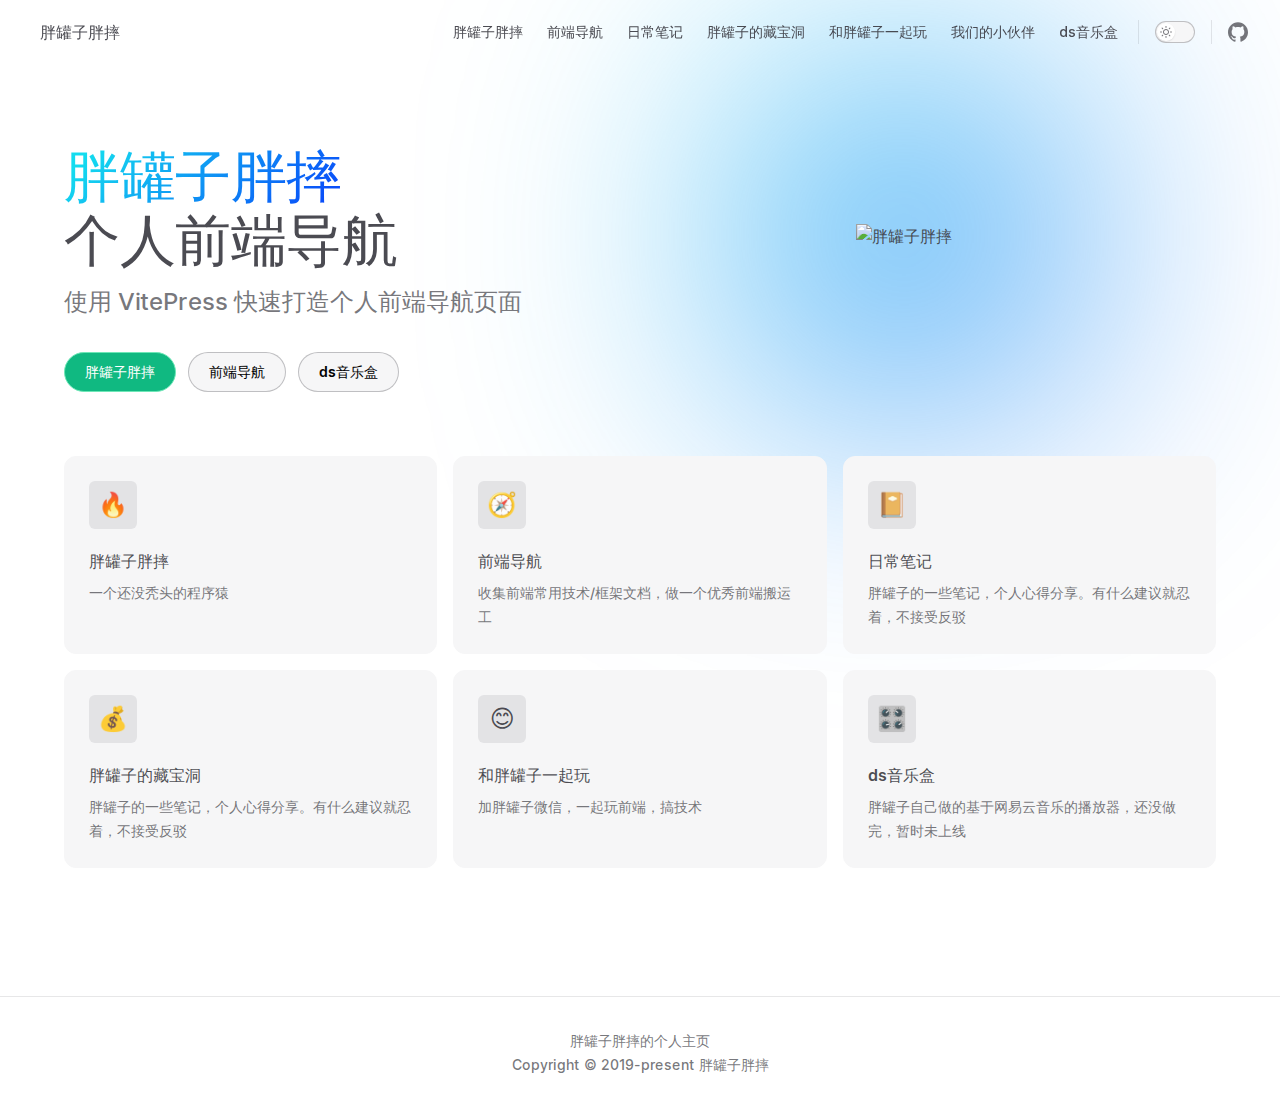
==== commit 9aa5a354: "root" ====
--- a/index.html
+++ b/index.html
@@ -5,17 +5,17 @@
     <meta name="viewport" content="width=device-width,initial-scale=1">
     <title>胖罐子胖摔 | 胖罐子胖摔</title>
     <meta name="description" content="胖罐子胖摔的个人主页">
-    <link rel="preload stylesheet" href="./assets/style.1d29fcf6.css" as="style">
-    <link rel="modulepreload" href="./assets/app.6bff2de5.js">
-    <link rel="modulepreload" href="./assets/index.md.0b70fd31.lean.js">
+    <link rel="preload stylesheet" href="https://dreamerhub.github.io/DreamHub.github.io/assets/style.931ec949.css" as="style">
+    <link rel="modulepreload" href="https://dreamerhub.github.io/DreamHub.github.io/assets/app.4d18afb6.js">
+    <link rel="modulepreload" href="https://dreamerhub.github.io/DreamHub.github.io/assets/index.md.9f45ddc1.lean.js">
     
     <link rel="icon" href="https://pic.imgdb.cn/item/6403e719f144a01007bf545d.png">
   <script id="check-dark-light">(()=>{const e=localStorage.getItem("vitepress-theme-appearance")||"",a=window.matchMedia("(prefers-color-scheme: dark)").matches;(!e||e==="auto"?a:e==="dark")&&document.documentElement.classList.add("dark")})();</script>
   </head>
   <body>
-    <div id="app"><div class="Layout" data-v-679b8132><!--[--><!--]--><!--[--><span tabindex="-1" data-v-c9a4723c></span><a href="#VPContent" class="VPSkipLink visually-hidden" data-v-c9a4723c> Skip to content </a><!--]--><!----><header class="VPNav" data-v-679b8132 data-v-7802284f><div class="VPNavBar" data-v-7802284f data-v-97e6d935><div class="container" data-v-97e6d935><div class="title" data-v-97e6d935><div class="VPNavBarTitle" data-v-97e6d935 data-v-a42cab75><a class="title" href="./" data-v-a42cab75><!--[--><!--]--><!--[--><img class="VPImage logo" src="https://pic.imgdb.cn/item/6403e719f144a01007bf545d.png" alt data-v-2946f757><!--]--><!--[-->胖罐子胖摔<!--]--><!--[--><!--]--></a></div></div><div class="content" data-v-97e6d935><div class="curtain" data-v-97e6d935></div><div class="content-body" data-v-97e6d935><!--[--><!--]--><!----><nav aria-labelledby="main-nav-aria-label" class="VPNavBarMenu menu" data-v-97e6d935 data-v-7a8bd467><span id="main-nav-aria-label" class="visually-hidden" data-v-7a8bd467>Main Navigation</span><!--[--><!--[--><a class="VPLink link VPNavBarMenuLink" href="./mine/index.html" data-v-7a8bd467 data-v-ab434766 data-v-702ee2b0><!--[-->胖罐子胖摔<!--]--><!----></a><!--]--><!--[--><a class="VPLink link VPNavBarMenuLink" href="./navigation/index.html" data-v-7a8bd467 data-v-ab434766 data-v-702ee2b0><!--[-->前端导航<!--]--><!----></a><!--]--><!--[--><a class="VPLink link VPNavBarMenuLink" href="./note/" data-v-7a8bd467 data-v-ab434766 data-v-702ee2b0><!--[-->日常笔记<!--]--><!----></a><!--]--><!--[--><a class="VPLink link VPNavBarMenuLink" href="./warehouse/" data-v-7a8bd467 data-v-ab434766 data-v-702ee2b0><!--[-->胖罐子的藏宝洞<!--]--><!----></a><!--]--><!--[--><a class="VPLink link VPNavBarMenuLink" href="./links/QRcode.html" data-v-7a8bd467 data-v-ab434766 data-v-702ee2b0><!--[-->和胖罐子一起玩<!--]--><!----></a><!--]--><!--[--><a class="VPLink link VPNavBarMenuLink" href="./team/index.html" data-v-7a8bd467 data-v-ab434766 data-v-702ee2b0><!--[-->我们的小伙伴<!--]--><!----></a><!--]--><!--[--><a class="VPLink link VPNavBarMenuLink" href="./music/index.html" data-v-7a8bd467 data-v-ab434766 data-v-702ee2b0><!--[-->ds音乐盒<!--]--><!----></a><!--]--><!--]--></nav><!----><div class="VPNavBarAppearance appearance" data-v-97e6d935 data-v-75c7349e><button class="VPSwitch VPSwitchAppearance" type="button" role="switch" aria-label="toggle dark mode" aria-checked="false" data-v-75c7349e data-v-db6152ee data-v-adc49377><span class="check" data-v-adc49377><span class="icon" data-v-adc49377><!--[--><svg xmlns="http://www.w3.org/2000/svg" aria-hidden="true" focusable="false" viewbox="0 0 24 24" class="sun" data-v-db6152ee><path d="M12,18c-3.3,0-6-2.7-6-6s2.7-6,6-6s6,2.7,6,6S15.3,18,12,18zM12,8c-2.2,0-4,1.8-4,4c0,2.2,1.8,4,4,4c2.2,0,4-1.8,4-4C16,9.8,14.2,8,12,8z"></path><path d="M12,4c-0.6,0-1-0.4-1-1V1c0-0.6,0.4-1,1-1s1,0.4,1,1v2C13,3.6,12.6,4,12,4z"></path><path d="M12,24c-0.6,0-1-0.4-1-1v-2c0-0.6,0.4-1,1-1s1,0.4,1,1v2C13,23.6,12.6,24,12,24z"></path><path d="M5.6,6.6c-0.3,0-0.5-0.1-0.7-0.3L3.5,4.9c-0.4-0.4-0.4-1,0-1.4s1-0.4,1.4,0l1.4,1.4c0.4,0.4,0.4,1,0,1.4C6.2,6.5,5.9,6.6,5.6,6.6z"></path><path d="M19.8,20.8c-0.3,0-0.5-0.1-0.7-0.3l-1.4-1.4c-0.4-0.4-0.4-1,0-1.4s1-0.4,1.4,0l1.4,1.4c0.4,0.4,0.4,1,0,1.4C20.3,20.7,20,20.8,19.8,20.8z"></path><path d="M3,13H1c-0.6,0-1-0.4-1-1s0.4-1,1-1h2c0.6,0,1,0.4,1,1S3.6,13,3,13z"></path><path d="M23,13h-2c-0.6,0-1-0.4-1-1s0.4-1,1-1h2c0.6,0,1,0.4,1,1S23.6,13,23,13z"></path><path d="M4.2,20.8c-0.3,0-0.5-0.1-0.7-0.3c-0.4-0.4-0.4-1,0-1.4l1.4-1.4c0.4-0.4,1-0.4,1.4,0s0.4,1,0,1.4l-1.4,1.4C4.7,20.7,4.5,20.8,4.2,20.8z"></path><path d="M18.4,6.6c-0.3,0-0.5-0.1-0.7-0.3c-0.4-0.4-0.4-1,0-1.4l1.4-1.4c0.4-0.4,1-0.4,1.4,0s0.4,1,0,1.4l-1.4,1.4C18.9,6.5,18.6,6.6,18.4,6.6z"></path></svg><svg xmlns="http://www.w3.org/2000/svg" aria-hidden="true" focusable="false" viewbox="0 0 24 24" class="moon" data-v-db6152ee><path d="M12.1,22c-0.3,0-0.6,0-0.9,0c-5.5-0.5-9.5-5.4-9-10.9c0.4-4.8,4.2-8.6,9-9c0.4,0,0.8,0.2,1,0.5c0.2,0.3,0.2,0.8-0.1,1.1c-2,2.7-1.4,6.4,1.3,8.4c2.1,1.6,5,1.6,7.1,0c0.3-0.2,0.7-0.3,1.1-0.1c0.3,0.2,0.5,0.6,0.5,1c-0.2,2.7-1.5,5.1-3.6,6.8C16.6,21.2,14.4,22,12.1,22zM9.3,4.4c-2.9,1-5,3.6-5.2,6.8c-0.4,4.4,2.8,8.3,7.2,8.7c2.1,0.2,4.2-0.4,5.8-1.8c1.1-0.9,1.9-2.1,2.4-3.4c-2.5,0.9-5.3,0.5-7.5-1.1C9.2,11.4,8.1,7.7,9.3,4.4z"></path></svg><!--]--></span></span></button></div><div class="VPSocialLinks VPNavBarSocialLinks social-links" data-v-97e6d935 data-v-c0416bf5 data-v-c954d24e><!--[--><a class="VPSocialLink" href="https://github.com/gumingWu/vitepress-fun" target="_blank" rel="noopener" data-v-c954d24e data-v-fe4af0fa><svg role="img" viewBox="0 0 24 24" xmlns="http://www.w3.org/2000/svg"><title>GitHub</title><path d="M12 .297c-6.63 0-12 5.373-12 12 0 5.303 3.438 9.8 8.205 11.385.6.113.82-.258.82-.577 0-.285-.01-1.04-.015-2.04-3.338.724-4.042-1.61-4.042-1.61C4.422 18.07 3.633 17.7 3.633 17.7c-1.087-.744.084-.729.084-.729 1.205.084 1.838 1.236 1.838 1.236 1.07 1.835 2.809 1.305 3.495.998.108-.776.417-1.305.76-1.605-2.665-.3-5.466-1.332-5.466-5.93 0-1.31.465-2.38 1.235-3.22-.135-.303-.54-1.523.105-3.176 0 0 1.005-.322 3.3 1.23.96-.267 1.98-.399 3-.405 1.02.006 2.04.138 3 .405 2.28-1.552 3.285-1.23 3.285-1.23.645 1.653.24 2.873.12 3.176.765.84 1.23 1.91 1.23 3.22 0 4.61-2.805 5.625-5.475 5.92.42.36.81 1.096.81 2.22 0 1.606-.015 2.896-.015 3.286 0 .315.21.69.825.57C20.565 22.092 24 17.592 24 12.297c0-6.627-5.373-12-12-12"/></svg></a><!--]--></div><div class="VPFlyout VPNavBarExtra extra" data-v-97e6d935 data-v-a7780c4d data-v-fc416987><button type="button" class="button" aria-haspopup="true" aria-expanded="false" aria-label="extra navigation" data-v-fc416987><svg xmlns="http://www.w3.org/2000/svg" aria-hidden="true" focusable="false" viewbox="0 0 24 24" class="icon" data-v-fc416987><circle cx="12" cy="12" r="2"></circle><circle cx="19" cy="12" r="2"></circle><circle cx="5" cy="12" r="2"></circle></svg></button><div class="menu" data-v-fc416987><div class="VPMenu" data-v-fc416987 data-v-848cc32b><!----><!--[--><!--[--><!----><div class="group" data-v-a7780c4d><div class="item appearance" data-v-a7780c4d><p class="label" data-v-a7780c4d>外观</p><div class="appearance-action" data-v-a7780c4d><button class="VPSwitch VPSwitchAppearance" type="button" role="switch" aria-label="toggle dark mode" aria-checked="false" data-v-a7780c4d data-v-db6152ee data-v-adc49377><span class="check" data-v-adc49377><span class="icon" data-v-adc49377><!--[--><svg xmlns="http://www.w3.org/2000/svg" aria-hidden="true" focusable="false" viewbox="0 0 24 24" class="sun" data-v-db6152ee><path d="M12,18c-3.3,0-6-2.7-6-6s2.7-6,6-6s6,2.7,6,6S15.3,18,12,18zM12,8c-2.2,0-4,1.8-4,4c0,2.2,1.8,4,4,4c2.2,0,4-1.8,4-4C16,9.8,14.2,8,12,8z"></path><path d="M12,4c-0.6,0-1-0.4-1-1V1c0-0.6,0.4-1,1-1s1,0.4,1,1v2C13,3.6,12.6,4,12,4z"></path><path d="M12,24c-0.6,0-1-0.4-1-1v-2c0-0.6,0.4-1,1-1s1,0.4,1,1v2C13,23.6,12.6,24,12,24z"></path><path d="M5.6,6.6c-0.3,0-0.5-0.1-0.7-0.3L3.5,4.9c-0.4-0.4-0.4-1,0-1.4s1-0.4,1.4,0l1.4,1.4c0.4,0.4,0.4,1,0,1.4C6.2,6.5,5.9,6.6,5.6,6.6z"></path><path d="M19.8,20.8c-0.3,0-0.5-0.1-0.7-0.3l-1.4-1.4c-0.4-0.4-0.4-1,0-1.4s1-0.4,1.4,0l1.4,1.4c0.4,0.4,0.4,1,0,1.4C20.3,20.7,20,20.8,19.8,20.8z"></path><path d="M3,13H1c-0.6,0-1-0.4-1-1s0.4-1,1-1h2c0.6,0,1,0.4,1,1S3.6,13,3,13z"></path><path d="M23,13h-2c-0.6,0-1-0.4-1-1s0.4-1,1-1h2c0.6,0,1,0.4,1,1S23.6,13,23,13z"></path><path d="M4.2,20.8c-0.3,0-0.5-0.1-0.7-0.3c-0.4-0.4-0.4-1,0-1.4l1.4-1.4c0.4-0.4,1-0.4,1.4,0s0.4,1,0,1.4l-1.4,1.4C4.7,20.7,4.5,20.8,4.2,20.8z"></path><path d="M18.4,6.6c-0.3,0-0.5-0.1-0.7-0.3c-0.4-0.4-0.4-1,0-1.4l1.4-1.4c0.4-0.4,1-0.4,1.4,0s0.4,1,0,1.4l-1.4,1.4C18.9,6.5,18.6,6.6,18.4,6.6z"></path></svg><svg xmlns="http://www.w3.org/2000/svg" aria-hidden="true" focusable="false" viewbox="0 0 24 24" class="moon" data-v-db6152ee><path d="M12.1,22c-0.3,0-0.6,0-0.9,0c-5.5-0.5-9.5-5.4-9-10.9c0.4-4.8,4.2-8.6,9-9c0.4,0,0.8,0.2,1,0.5c0.2,0.3,0.2,0.8-0.1,1.1c-2,2.7-1.4,6.4,1.3,8.4c2.1,1.6,5,1.6,7.1,0c0.3-0.2,0.7-0.3,1.1-0.1c0.3,0.2,0.5,0.6,0.5,1c-0.2,2.7-1.5,5.1-3.6,6.8C16.6,21.2,14.4,22,12.1,22zM9.3,4.4c-2.9,1-5,3.6-5.2,6.8c-0.4,4.4,2.8,8.3,7.2,8.7c2.1,0.2,4.2-0.4,5.8-1.8c1.1-0.9,1.9-2.1,2.4-3.4c-2.5,0.9-5.3,0.5-7.5-1.1C9.2,11.4,8.1,7.7,9.3,4.4z"></path></svg><!--]--></span></span></button></div></div></div><div class="group" data-v-a7780c4d><div class="item social-links" data-v-a7780c4d><div class="VPSocialLinks social-links-list" data-v-a7780c4d data-v-c954d24e><!--[--><a class="VPSocialLink" href="https://github.com/gumingWu/vitepress-fun" target="_blank" rel="noopener" data-v-c954d24e data-v-fe4af0fa><svg role="img" viewBox="0 0 24 24" xmlns="http://www.w3.org/2000/svg"><title>GitHub</title><path d="M12 .297c-6.63 0-12 5.373-12 12 0 5.303 3.438 9.8 8.205 11.385.6.113.82-.258.82-.577 0-.285-.01-1.04-.015-2.04-3.338.724-4.042-1.61-4.042-1.61C4.422 18.07 3.633 17.7 3.633 17.7c-1.087-.744.084-.729.084-.729 1.205.084 1.838 1.236 1.838 1.236 1.07 1.835 2.809 1.305 3.495.998.108-.776.417-1.305.76-1.605-2.665-.3-5.466-1.332-5.466-5.93 0-1.31.465-2.38 1.235-3.22-.135-.303-.54-1.523.105-3.176 0 0 1.005-.322 3.3 1.23.96-.267 1.98-.399 3-.405 1.02.006 2.04.138 3 .405 2.28-1.552 3.285-1.23 3.285-1.23.645 1.653.24 2.873.12 3.176.765.84 1.23 1.91 1.23 3.22 0 4.61-2.805 5.625-5.475 5.92.42.36.81 1.096.81 2.22 0 1.606-.015 2.896-.015 3.286 0 .315.21.69.825.57C20.565 22.092 24 17.592 24 12.297c0-6.627-5.373-12-12-12"/></svg></a><!--]--></div></div></div><!--]--><!--]--></div></div></div><!--[--><!--]--><button type="button" class="VPNavBarHamburger hamburger" aria-label="mobile navigation" aria-expanded="false" aria-controls="VPNavScreen" data-v-97e6d935 data-v-33349e64><span class="container" data-v-33349e64><span class="top" data-v-33349e64></span><span class="middle" data-v-33349e64></span><span class="bottom" data-v-33349e64></span></span></button></div></div></div></div><!----></header><!----><!----><div class="VPContent is-home" id="VPContent" data-v-679b8132 data-v-488d29ff><div class="VPHome" data-v-488d29ff data-v-c77168bb><!--[--><!--]--><div class="VPHero has-image VPHomeHero" data-v-c77168bb data-v-6a1651c4><div class="container" data-v-6a1651c4><div class="main" data-v-6a1651c4><h1 class="name" data-v-6a1651c4><span class="clip" data-v-6a1651c4>胖罐子胖摔</span></h1><p class="text" data-v-6a1651c4>个人前端导航</p><p class="tagline" data-v-6a1651c4>使用 VitePress 快速打造个人前端导航页面</p><div class="actions" data-v-6a1651c4><!--[--><div class="action" data-v-6a1651c4><a class="VPButton medium brand" href="./mine/index.html" data-v-6a1651c4 data-v-2f72865f>胖罐子胖摔</a></div><div class="action" data-v-6a1651c4><a class="VPButton medium alt" href="./navigation/index.html" data-v-6a1651c4 data-v-2f72865f>前端导航</a></div><div class="action" data-v-6a1651c4><a class="VPButton medium alt" href="./music/index.html" data-v-6a1651c4 data-v-2f72865f>ds音乐盒</a></div><!--]--></div></div><div class="image" data-v-6a1651c4><div class="image-container" data-v-6a1651c4><div class="image-bg" data-v-6a1651c4></div><!--[--><!--[--><img class="VPImage image-src" src="https://pic.imgdb.cn/item/6403e719f144a01007bf545d.png" alt="胖罐子胖摔" data-v-2946f757><!--]--><!--]--></div></div></div></div><!--[--><!--]--><!--[--><!--]--><div class="VPFeatures VPHomeFeatures" data-v-c77168bb data-v-dd66d40b><div class="container" data-v-dd66d40b><div class="items" data-v-dd66d40b><!--[--><div class="grid-6 item" data-v-dd66d40b><span class="VPLink VPFeature" data-v-dd66d40b data-v-96cf68f7 data-v-702ee2b0><!--[--><article class="box" data-v-96cf68f7><div class="icon" data-v-96cf68f7>🔥</div><h2 class="title" data-v-96cf68f7>胖罐子胖摔</h2><p class="details" data-v-96cf68f7>一个还没秃头的程序猿</p><!----></article><!--]--><!----></span></div><div class="grid-6 item" data-v-dd66d40b><span class="VPLink VPFeature" data-v-dd66d40b data-v-96cf68f7 data-v-702ee2b0><!--[--><article class="box" data-v-96cf68f7><div class="icon" data-v-96cf68f7>🧭</div><h2 class="title" data-v-96cf68f7>前端导航</h2><p class="details" data-v-96cf68f7>收集前端常用技术/框架文档，做一个优秀前端搬运工</p><!----></article><!--]--><!----></span></div><div class="grid-6 item" data-v-dd66d40b><span class="VPLink VPFeature" data-v-dd66d40b data-v-96cf68f7 data-v-702ee2b0><!--[--><article class="box" data-v-96cf68f7><div class="icon" data-v-96cf68f7>📔</div><h2 class="title" data-v-96cf68f7>日常笔记</h2><p class="details" data-v-96cf68f7>胖罐子的一些笔记，个人心得分享。有什么建议就忍着，不接受反驳</p><!----></article><!--]--><!----></span></div><div class="grid-6 item" data-v-dd66d40b><span class="VPLink VPFeature" data-v-dd66d40b data-v-96cf68f7 data-v-702ee2b0><!--[--><article class="box" data-v-96cf68f7><div class="icon" data-v-96cf68f7>💰</div><h2 class="title" data-v-96cf68f7>胖罐子的藏宝洞</h2><p class="details" data-v-96cf68f7>胖罐子的一些笔记，个人心得分享。有什么建议就忍着，不接受反驳</p><!----></article><!--]--><!----></span></div><div class="grid-6 item" data-v-dd66d40b><span class="VPLink VPFeature" data-v-dd66d40b data-v-96cf68f7 data-v-702ee2b0><!--[--><article class="box" data-v-96cf68f7><div class="icon" data-v-96cf68f7>😊</div><h2 class="title" data-v-96cf68f7>和胖罐子一起玩</h2><p class="details" data-v-96cf68f7>加胖罐子微信，一起玩前端，搞技术</p><!----></article><!--]--><!----></span></div><div class="grid-6 item" data-v-dd66d40b><span class="VPLink VPFeature" data-v-dd66d40b data-v-96cf68f7 data-v-702ee2b0><!--[--><article class="box" data-v-96cf68f7><div class="icon" data-v-96cf68f7>🎛️</div><h2 class="title" data-v-96cf68f7>ds音乐盒</h2><p class="details" data-v-96cf68f7>胖罐子自己做的基于网易云音乐的播放器，还没做完，暂时未上线</p><!----></article><!--]--><!----></span></div><!--]--></div></div></div><!--[--><!--]--><div style="position:relative;" data-v-c77168bb><div></div></div></div></div><footer class="VPFooter" data-v-679b8132 data-v-d92bc419><div class="container" data-v-d92bc419><p class="message" data-v-d92bc419>胖罐子胖摔的个人主页</p><p class="copyright" data-v-d92bc419>Copyright © 2019-present 胖罐子胖摔</p></div></footer><!--[--><!--]--></div></div>
-    <script>__VP_HASH_MAP__ = JSON.parse("{\"warehouse_index.md\":\"ed102ecf\",\"index.md\":\"0b70fd31\",\"team_index.md\":\"5b875c2b\",\"note_index.md\":\"36f682dd\",\"music_index.md\":\"6c0972be\",\"mine_index.md\":\"9cbf69f9\",\"links_qrcode.md\":\"fc86fe8c\",\"note_1.md\":\"5d2c3049\",\"navigation_index.md\":\"1d7a5de8\"}")</script>
-    <script type="module" async src="./assets/app.6bff2de5.js"></script>
+    <div id="app"><div class="Layout" data-v-679b8132><!--[--><!--]--><!--[--><span tabindex="-1" data-v-c9a4723c></span><a href="#VPContent" class="VPSkipLink visually-hidden" data-v-c9a4723c> Skip to content </a><!--]--><!----><header class="VPNav" data-v-679b8132 data-v-7802284f><div class="VPNavBar" data-v-7802284f data-v-97e6d935><div class="container" data-v-97e6d935><div class="title" data-v-97e6d935><div class="VPNavBarTitle" data-v-97e6d935 data-v-a42cab75><a class="title" href="https:/dreamerhub.github.io/DreamHub.github.io/" data-v-a42cab75><!--[--><!--]--><!--[--><img class="VPImage logo" src="https://pic.imgdb.cn/item/6403e719f144a01007bf545d.png" alt data-v-2946f757><!--]--><!--[-->胖罐子胖摔<!--]--><!--[--><!--]--></a></div></div><div class="content" data-v-97e6d935><div class="curtain" data-v-97e6d935></div><div class="content-body" data-v-97e6d935><!--[--><!--]--><!----><nav aria-labelledby="main-nav-aria-label" class="VPNavBarMenu menu" data-v-97e6d935 data-v-7a8bd467><span id="main-nav-aria-label" class="visually-hidden" data-v-7a8bd467>Main Navigation</span><!--[--><!--[--><a class="VPLink link VPNavBarMenuLink" href="https:/dreamerhub.github.io/DreamHub.github.io/mine/index.html" data-v-7a8bd467 data-v-ab434766 data-v-702ee2b0><!--[-->胖罐子胖摔<!--]--><!----></a><!--]--><!--[--><a class="VPLink link VPNavBarMenuLink" href="https:/dreamerhub.github.io/DreamHub.github.io/navigation/index.html" data-v-7a8bd467 data-v-ab434766 data-v-702ee2b0><!--[-->前端导航<!--]--><!----></a><!--]--><!--[--><a class="VPLink link VPNavBarMenuLink" href="https:/dreamerhub.github.io/DreamHub.github.io/note/" data-v-7a8bd467 data-v-ab434766 data-v-702ee2b0><!--[-->日常笔记<!--]--><!----></a><!--]--><!--[--><a class="VPLink link VPNavBarMenuLink" href="https:/dreamerhub.github.io/DreamHub.github.io/warehouse/" data-v-7a8bd467 data-v-ab434766 data-v-702ee2b0><!--[-->胖罐子的藏宝洞<!--]--><!----></a><!--]--><!--[--><a class="VPLink link VPNavBarMenuLink" href="https:/dreamerhub.github.io/DreamHub.github.io/links/QRcode.html" data-v-7a8bd467 data-v-ab434766 data-v-702ee2b0><!--[-->和胖罐子一起玩<!--]--><!----></a><!--]--><!--[--><a class="VPLink link VPNavBarMenuLink" href="https:/dreamerhub.github.io/DreamHub.github.io/team/index.html" data-v-7a8bd467 data-v-ab434766 data-v-702ee2b0><!--[-->我们的小伙伴<!--]--><!----></a><!--]--><!--[--><a class="VPLink link VPNavBarMenuLink" href="https:/dreamerhub.github.io/DreamHub.github.io/music/index.html" data-v-7a8bd467 data-v-ab434766 data-v-702ee2b0><!--[-->ds音乐盒<!--]--><!----></a><!--]--><!--]--></nav><!----><div class="VPNavBarAppearance appearance" data-v-97e6d935 data-v-75c7349e><button class="VPSwitch VPSwitchAppearance" type="button" role="switch" aria-label="toggle dark mode" aria-checked="false" data-v-75c7349e data-v-db6152ee data-v-adc49377><span class="check" data-v-adc49377><span class="icon" data-v-adc49377><!--[--><svg xmlns="http://www.w3.org/2000/svg" aria-hidden="true" focusable="false" viewbox="0 0 24 24" class="sun" data-v-db6152ee><path d="M12,18c-3.3,0-6-2.7-6-6s2.7-6,6-6s6,2.7,6,6S15.3,18,12,18zM12,8c-2.2,0-4,1.8-4,4c0,2.2,1.8,4,4,4c2.2,0,4-1.8,4-4C16,9.8,14.2,8,12,8z"></path><path d="M12,4c-0.6,0-1-0.4-1-1V1c0-0.6,0.4-1,1-1s1,0.4,1,1v2C13,3.6,12.6,4,12,4z"></path><path d="M12,24c-0.6,0-1-0.4-1-1v-2c0-0.6,0.4-1,1-1s1,0.4,1,1v2C13,23.6,12.6,24,12,24z"></path><path d="M5.6,6.6c-0.3,0-0.5-0.1-0.7-0.3L3.5,4.9c-0.4-0.4-0.4-1,0-1.4s1-0.4,1.4,0l1.4,1.4c0.4,0.4,0.4,1,0,1.4C6.2,6.5,5.9,6.6,5.6,6.6z"></path><path d="M19.8,20.8c-0.3,0-0.5-0.1-0.7-0.3l-1.4-1.4c-0.4-0.4-0.4-1,0-1.4s1-0.4,1.4,0l1.4,1.4c0.4,0.4,0.4,1,0,1.4C20.3,20.7,20,20.8,19.8,20.8z"></path><path d="M3,13H1c-0.6,0-1-0.4-1-1s0.4-1,1-1h2c0.6,0,1,0.4,1,1S3.6,13,3,13z"></path><path d="M23,13h-2c-0.6,0-1-0.4-1-1s0.4-1,1-1h2c0.6,0,1,0.4,1,1S23.6,13,23,13z"></path><path d="M4.2,20.8c-0.3,0-0.5-0.1-0.7-0.3c-0.4-0.4-0.4-1,0-1.4l1.4-1.4c0.4-0.4,1-0.4,1.4,0s0.4,1,0,1.4l-1.4,1.4C4.7,20.7,4.5,20.8,4.2,20.8z"></path><path d="M18.4,6.6c-0.3,0-0.5-0.1-0.7-0.3c-0.4-0.4-0.4-1,0-1.4l1.4-1.4c0.4-0.4,1-0.4,1.4,0s0.4,1,0,1.4l-1.4,1.4C18.9,6.5,18.6,6.6,18.4,6.6z"></path></svg><svg xmlns="http://www.w3.org/2000/svg" aria-hidden="true" focusable="false" viewbox="0 0 24 24" class="moon" data-v-db6152ee><path d="M12.1,22c-0.3,0-0.6,0-0.9,0c-5.5-0.5-9.5-5.4-9-10.9c0.4-4.8,4.2-8.6,9-9c0.4,0,0.8,0.2,1,0.5c0.2,0.3,0.2,0.8-0.1,1.1c-2,2.7-1.4,6.4,1.3,8.4c2.1,1.6,5,1.6,7.1,0c0.3-0.2,0.7-0.3,1.1-0.1c0.3,0.2,0.5,0.6,0.5,1c-0.2,2.7-1.5,5.1-3.6,6.8C16.6,21.2,14.4,22,12.1,22zM9.3,4.4c-2.9,1-5,3.6-5.2,6.8c-0.4,4.4,2.8,8.3,7.2,8.7c2.1,0.2,4.2-0.4,5.8-1.8c1.1-0.9,1.9-2.1,2.4-3.4c-2.5,0.9-5.3,0.5-7.5-1.1C9.2,11.4,8.1,7.7,9.3,4.4z"></path></svg><!--]--></span></span></button></div><div class="VPSocialLinks VPNavBarSocialLinks social-links" data-v-97e6d935 data-v-c0416bf5 data-v-c954d24e><!--[--><a class="VPSocialLink" href="https://github.com/gumingWu/vitepress-fun" target="_blank" rel="noopener" data-v-c954d24e data-v-fe4af0fa><svg role="img" viewBox="0 0 24 24" xmlns="http://www.w3.org/2000/svg"><title>GitHub</title><path d="M12 .297c-6.63 0-12 5.373-12 12 0 5.303 3.438 9.8 8.205 11.385.6.113.82-.258.82-.577 0-.285-.01-1.04-.015-2.04-3.338.724-4.042-1.61-4.042-1.61C4.422 18.07 3.633 17.7 3.633 17.7c-1.087-.744.084-.729.084-.729 1.205.084 1.838 1.236 1.838 1.236 1.07 1.835 2.809 1.305 3.495.998.108-.776.417-1.305.76-1.605-2.665-.3-5.466-1.332-5.466-5.93 0-1.31.465-2.38 1.235-3.22-.135-.303-.54-1.523.105-3.176 0 0 1.005-.322 3.3 1.23.96-.267 1.98-.399 3-.405 1.02.006 2.04.138 3 .405 2.28-1.552 3.285-1.23 3.285-1.23.645 1.653.24 2.873.12 3.176.765.84 1.23 1.91 1.23 3.22 0 4.61-2.805 5.625-5.475 5.92.42.36.81 1.096.81 2.22 0 1.606-.015 2.896-.015 3.286 0 .315.21.69.825.57C20.565 22.092 24 17.592 24 12.297c0-6.627-5.373-12-12-12"/></svg></a><!--]--></div><div class="VPFlyout VPNavBarExtra extra" data-v-97e6d935 data-v-a7780c4d data-v-fc416987><button type="button" class="button" aria-haspopup="true" aria-expanded="false" aria-label="extra navigation" data-v-fc416987><svg xmlns="http://www.w3.org/2000/svg" aria-hidden="true" focusable="false" viewbox="0 0 24 24" class="icon" data-v-fc416987><circle cx="12" cy="12" r="2"></circle><circle cx="19" cy="12" r="2"></circle><circle cx="5" cy="12" r="2"></circle></svg></button><div class="menu" data-v-fc416987><div class="VPMenu" data-v-fc416987 data-v-848cc32b><!----><!--[--><!--[--><!----><div class="group" data-v-a7780c4d><div class="item appearance" data-v-a7780c4d><p class="label" data-v-a7780c4d>外观</p><div class="appearance-action" data-v-a7780c4d><button class="VPSwitch VPSwitchAppearance" type="button" role="switch" aria-label="toggle dark mode" aria-checked="false" data-v-a7780c4d data-v-db6152ee data-v-adc49377><span class="check" data-v-adc49377><span class="icon" data-v-adc49377><!--[--><svg xmlns="http://www.w3.org/2000/svg" aria-hidden="true" focusable="false" viewbox="0 0 24 24" class="sun" data-v-db6152ee><path d="M12,18c-3.3,0-6-2.7-6-6s2.7-6,6-6s6,2.7,6,6S15.3,18,12,18zM12,8c-2.2,0-4,1.8-4,4c0,2.2,1.8,4,4,4c2.2,0,4-1.8,4-4C16,9.8,14.2,8,12,8z"></path><path d="M12,4c-0.6,0-1-0.4-1-1V1c0-0.6,0.4-1,1-1s1,0.4,1,1v2C13,3.6,12.6,4,12,4z"></path><path d="M12,24c-0.6,0-1-0.4-1-1v-2c0-0.6,0.4-1,1-1s1,0.4,1,1v2C13,23.6,12.6,24,12,24z"></path><path d="M5.6,6.6c-0.3,0-0.5-0.1-0.7-0.3L3.5,4.9c-0.4-0.4-0.4-1,0-1.4s1-0.4,1.4,0l1.4,1.4c0.4,0.4,0.4,1,0,1.4C6.2,6.5,5.9,6.6,5.6,6.6z"></path><path d="M19.8,20.8c-0.3,0-0.5-0.1-0.7-0.3l-1.4-1.4c-0.4-0.4-0.4-1,0-1.4s1-0.4,1.4,0l1.4,1.4c0.4,0.4,0.4,1,0,1.4C20.3,20.7,20,20.8,19.8,20.8z"></path><path d="M3,13H1c-0.6,0-1-0.4-1-1s0.4-1,1-1h2c0.6,0,1,0.4,1,1S3.6,13,3,13z"></path><path d="M23,13h-2c-0.6,0-1-0.4-1-1s0.4-1,1-1h2c0.6,0,1,0.4,1,1S23.6,13,23,13z"></path><path d="M4.2,20.8c-0.3,0-0.5-0.1-0.7-0.3c-0.4-0.4-0.4-1,0-1.4l1.4-1.4c0.4-0.4,1-0.4,1.4,0s0.4,1,0,1.4l-1.4,1.4C4.7,20.7,4.5,20.8,4.2,20.8z"></path><path d="M18.4,6.6c-0.3,0-0.5-0.1-0.7-0.3c-0.4-0.4-0.4-1,0-1.4l1.4-1.4c0.4-0.4,1-0.4,1.4,0s0.4,1,0,1.4l-1.4,1.4C18.9,6.5,18.6,6.6,18.4,6.6z"></path></svg><svg xmlns="http://www.w3.org/2000/svg" aria-hidden="true" focusable="false" viewbox="0 0 24 24" class="moon" data-v-db6152ee><path d="M12.1,22c-0.3,0-0.6,0-0.9,0c-5.5-0.5-9.5-5.4-9-10.9c0.4-4.8,4.2-8.6,9-9c0.4,0,0.8,0.2,1,0.5c0.2,0.3,0.2,0.8-0.1,1.1c-2,2.7-1.4,6.4,1.3,8.4c2.1,1.6,5,1.6,7.1,0c0.3-0.2,0.7-0.3,1.1-0.1c0.3,0.2,0.5,0.6,0.5,1c-0.2,2.7-1.5,5.1-3.6,6.8C16.6,21.2,14.4,22,12.1,22zM9.3,4.4c-2.9,1-5,3.6-5.2,6.8c-0.4,4.4,2.8,8.3,7.2,8.7c2.1,0.2,4.2-0.4,5.8-1.8c1.1-0.9,1.9-2.1,2.4-3.4c-2.5,0.9-5.3,0.5-7.5-1.1C9.2,11.4,8.1,7.7,9.3,4.4z"></path></svg><!--]--></span></span></button></div></div></div><div class="group" data-v-a7780c4d><div class="item social-links" data-v-a7780c4d><div class="VPSocialLinks social-links-list" data-v-a7780c4d data-v-c954d24e><!--[--><a class="VPSocialLink" href="https://github.com/gumingWu/vitepress-fun" target="_blank" rel="noopener" data-v-c954d24e data-v-fe4af0fa><svg role="img" viewBox="0 0 24 24" xmlns="http://www.w3.org/2000/svg"><title>GitHub</title><path d="M12 .297c-6.63 0-12 5.373-12 12 0 5.303 3.438 9.8 8.205 11.385.6.113.82-.258.82-.577 0-.285-.01-1.04-.015-2.04-3.338.724-4.042-1.61-4.042-1.61C4.422 18.07 3.633 17.7 3.633 17.7c-1.087-.744.084-.729.084-.729 1.205.084 1.838 1.236 1.838 1.236 1.07 1.835 2.809 1.305 3.495.998.108-.776.417-1.305.76-1.605-2.665-.3-5.466-1.332-5.466-5.93 0-1.31.465-2.38 1.235-3.22-.135-.303-.54-1.523.105-3.176 0 0 1.005-.322 3.3 1.23.96-.267 1.98-.399 3-.405 1.02.006 2.04.138 3 .405 2.28-1.552 3.285-1.23 3.285-1.23.645 1.653.24 2.873.12 3.176.765.84 1.23 1.91 1.23 3.22 0 4.61-2.805 5.625-5.475 5.92.42.36.81 1.096.81 2.22 0 1.606-.015 2.896-.015 3.286 0 .315.21.69.825.57C20.565 22.092 24 17.592 24 12.297c0-6.627-5.373-12-12-12"/></svg></a><!--]--></div></div></div><!--]--><!--]--></div></div></div><!--[--><!--]--><button type="button" class="VPNavBarHamburger hamburger" aria-label="mobile navigation" aria-expanded="false" aria-controls="VPNavScreen" data-v-97e6d935 data-v-33349e64><span class="container" data-v-33349e64><span class="top" data-v-33349e64></span><span class="middle" data-v-33349e64></span><span class="bottom" data-v-33349e64></span></span></button></div></div></div></div><!----></header><!----><!----><div class="VPContent is-home" id="VPContent" data-v-679b8132 data-v-488d29ff><div class="VPHome" data-v-488d29ff data-v-c77168bb><!--[--><!--]--><div class="VPHero has-image VPHomeHero" data-v-c77168bb data-v-6a1651c4><div class="container" data-v-6a1651c4><div class="main" data-v-6a1651c4><h1 class="name" data-v-6a1651c4><span class="clip" data-v-6a1651c4>胖罐子胖摔</span></h1><p class="text" data-v-6a1651c4>个人前端导航</p><p class="tagline" data-v-6a1651c4>使用 VitePress 快速打造个人前端导航页面</p><div class="actions" data-v-6a1651c4><!--[--><div class="action" data-v-6a1651c4><a class="VPButton medium brand" href="https:/dreamerhub.github.io/DreamHub.github.io/mine/index.html" data-v-6a1651c4 data-v-2f72865f>胖罐子胖摔</a></div><div class="action" data-v-6a1651c4><a class="VPButton medium alt" href="https:/dreamerhub.github.io/DreamHub.github.io/navigation/index.html" data-v-6a1651c4 data-v-2f72865f>前端导航</a></div><div class="action" data-v-6a1651c4><a class="VPButton medium alt" href="https:/dreamerhub.github.io/DreamHub.github.io/music/index.html" data-v-6a1651c4 data-v-2f72865f>ds音乐盒</a></div><!--]--></div></div><div class="image" data-v-6a1651c4><div class="image-container" data-v-6a1651c4><div class="image-bg" data-v-6a1651c4></div><!--[--><!--[--><img class="VPImage image-src" src="https://pic.imgdb.cn/item/6403e719f144a01007bf545d.png" alt="胖罐子胖摔" data-v-2946f757><!--]--><!--]--></div></div></div></div><!--[--><!--]--><!--[--><!--]--><div class="VPFeatures VPHomeFeatures" data-v-c77168bb data-v-dd66d40b><div class="container" data-v-dd66d40b><div class="items" data-v-dd66d40b><!--[--><div class="grid-6 item" data-v-dd66d40b><span class="VPLink VPFeature" data-v-dd66d40b data-v-96cf68f7 data-v-702ee2b0><!--[--><article class="box" data-v-96cf68f7><div class="icon" data-v-96cf68f7>🔥</div><h2 class="title" data-v-96cf68f7>胖罐子胖摔</h2><p class="details" data-v-96cf68f7>一个还没秃头的程序猿</p><!----></article><!--]--><!----></span></div><div class="grid-6 item" data-v-dd66d40b><span class="VPLink VPFeature" data-v-dd66d40b data-v-96cf68f7 data-v-702ee2b0><!--[--><article class="box" data-v-96cf68f7><div class="icon" data-v-96cf68f7>🧭</div><h2 class="title" data-v-96cf68f7>前端导航</h2><p class="details" data-v-96cf68f7>收集前端常用技术/框架文档，做一个优秀前端搬运工</p><!----></article><!--]--><!----></span></div><div class="grid-6 item" data-v-dd66d40b><span class="VPLink VPFeature" data-v-dd66d40b data-v-96cf68f7 data-v-702ee2b0><!--[--><article class="box" data-v-96cf68f7><div class="icon" data-v-96cf68f7>📔</div><h2 class="title" data-v-96cf68f7>日常笔记</h2><p class="details" data-v-96cf68f7>胖罐子的一些笔记，个人心得分享。有什么建议就忍着，不接受反驳</p><!----></article><!--]--><!----></span></div><div class="grid-6 item" data-v-dd66d40b><span class="VPLink VPFeature" data-v-dd66d40b data-v-96cf68f7 data-v-702ee2b0><!--[--><article class="box" data-v-96cf68f7><div class="icon" data-v-96cf68f7>💰</div><h2 class="title" data-v-96cf68f7>胖罐子的藏宝洞</h2><p class="details" data-v-96cf68f7>胖罐子的一些笔记，个人心得分享。有什么建议就忍着，不接受反驳</p><!----></article><!--]--><!----></span></div><div class="grid-6 item" data-v-dd66d40b><span class="VPLink VPFeature" data-v-dd66d40b data-v-96cf68f7 data-v-702ee2b0><!--[--><article class="box" data-v-96cf68f7><div class="icon" data-v-96cf68f7>😊</div><h2 class="title" data-v-96cf68f7>和胖罐子一起玩</h2><p class="details" data-v-96cf68f7>加胖罐子微信，一起玩前端，搞技术</p><!----></article><!--]--><!----></span></div><div class="grid-6 item" data-v-dd66d40b><span class="VPLink VPFeature" data-v-dd66d40b data-v-96cf68f7 data-v-702ee2b0><!--[--><article class="box" data-v-96cf68f7><div class="icon" data-v-96cf68f7>🎛️</div><h2 class="title" data-v-96cf68f7>ds音乐盒</h2><p class="details" data-v-96cf68f7>胖罐子自己做的基于网易云音乐的播放器，还没做完，暂时未上线</p><!----></article><!--]--><!----></span></div><!--]--></div></div></div><!--[--><!--]--><div style="position:relative;" data-v-c77168bb><div></div></div></div></div><footer class="VPFooter" data-v-679b8132 data-v-d92bc419><div class="container" data-v-d92bc419><p class="message" data-v-d92bc419>胖罐子胖摔的个人主页</p><p class="copyright" data-v-d92bc419>Copyright © 2019-present 胖罐子胖摔</p></div></footer><!--[--><!--]--></div></div>
+    <script>__VP_HASH_MAP__ = JSON.parse("{\"note_1.md\":\"19c39788\",\"index.md\":\"9f45ddc1\",\"links_qrcode.md\":\"eddf6f74\",\"mine_index.md\":\"d42ee820\",\"warehouse_index.md\":\"2fe12826\",\"music_index.md\":\"c3496ee8\",\"note_index.md\":\"48b405d3\",\"team_index.md\":\"8a1fde27\",\"navigation_index.md\":\"ebd8263a\"}")</script>
+    <script type="module" async src="https://dreamerhub.github.io/DreamHub.github.io/assets/app.4d18afb6.js"></script>
     
   </body>
 </html>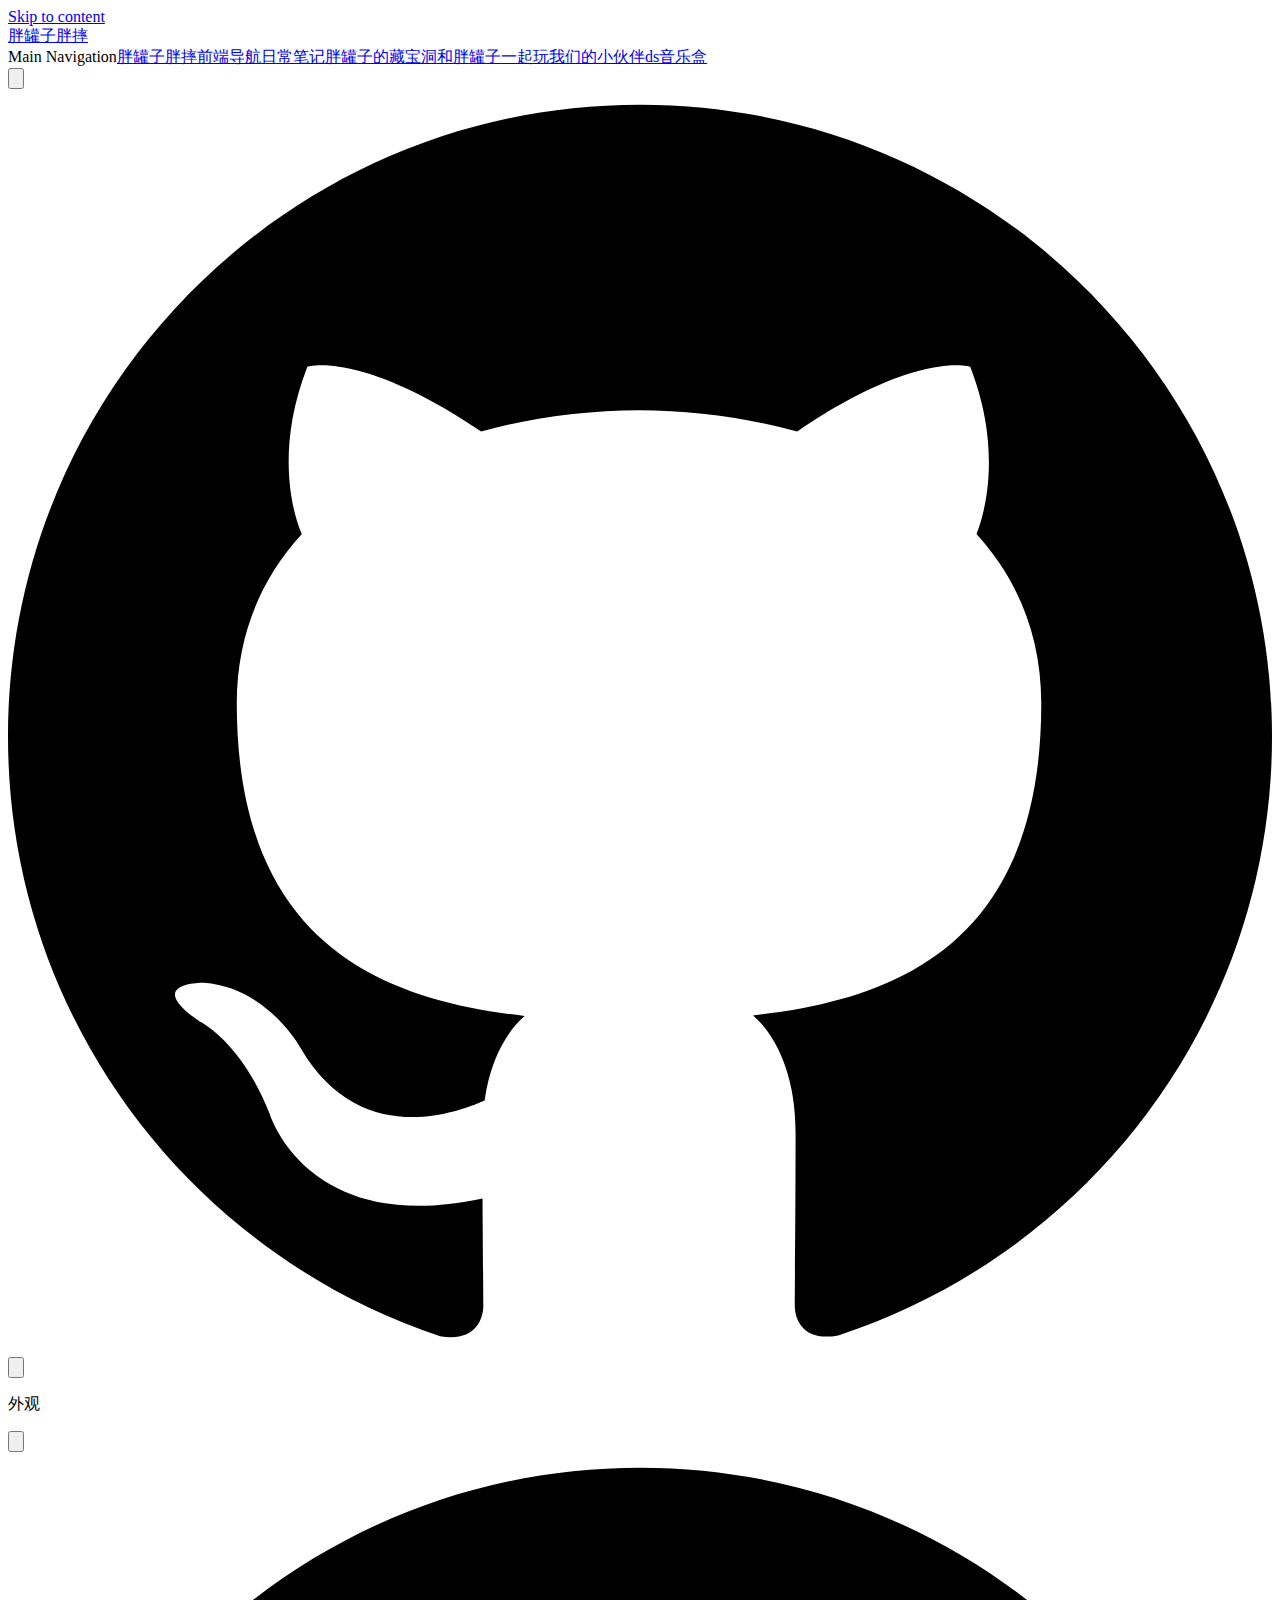
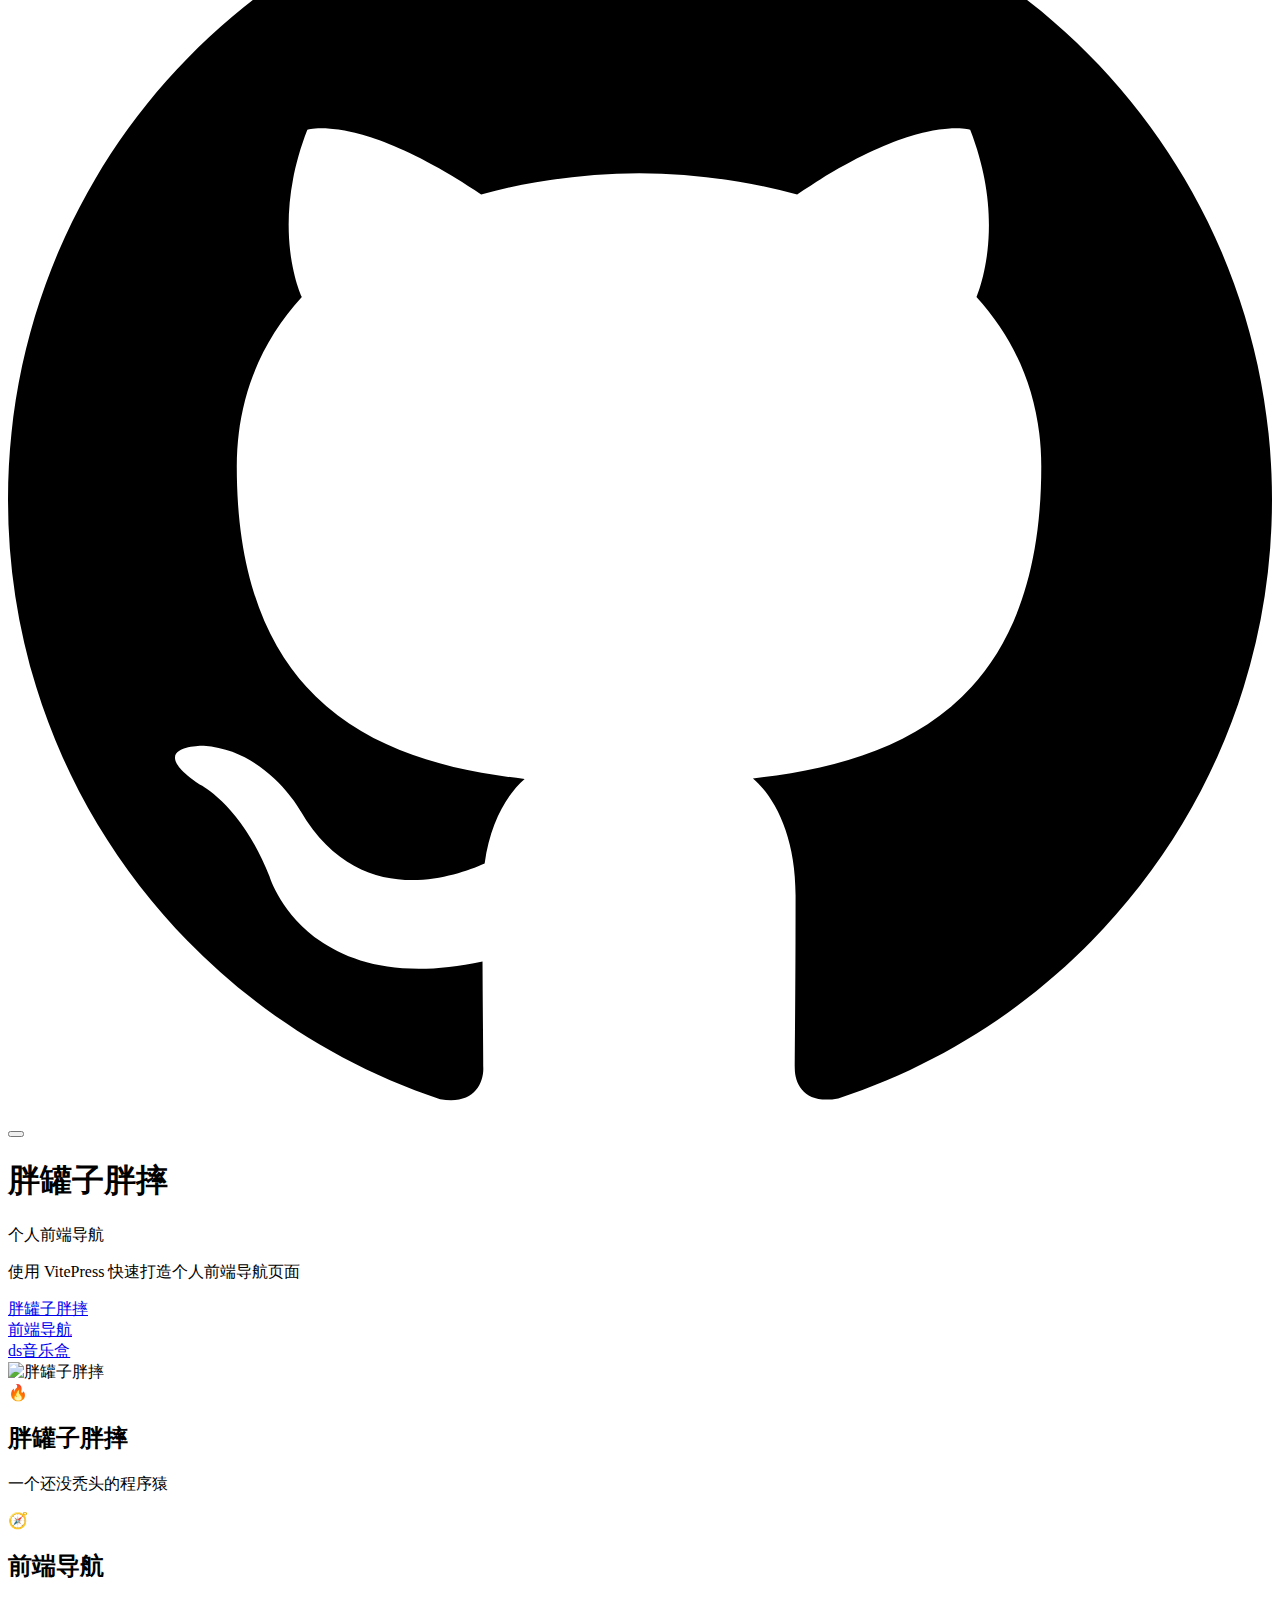
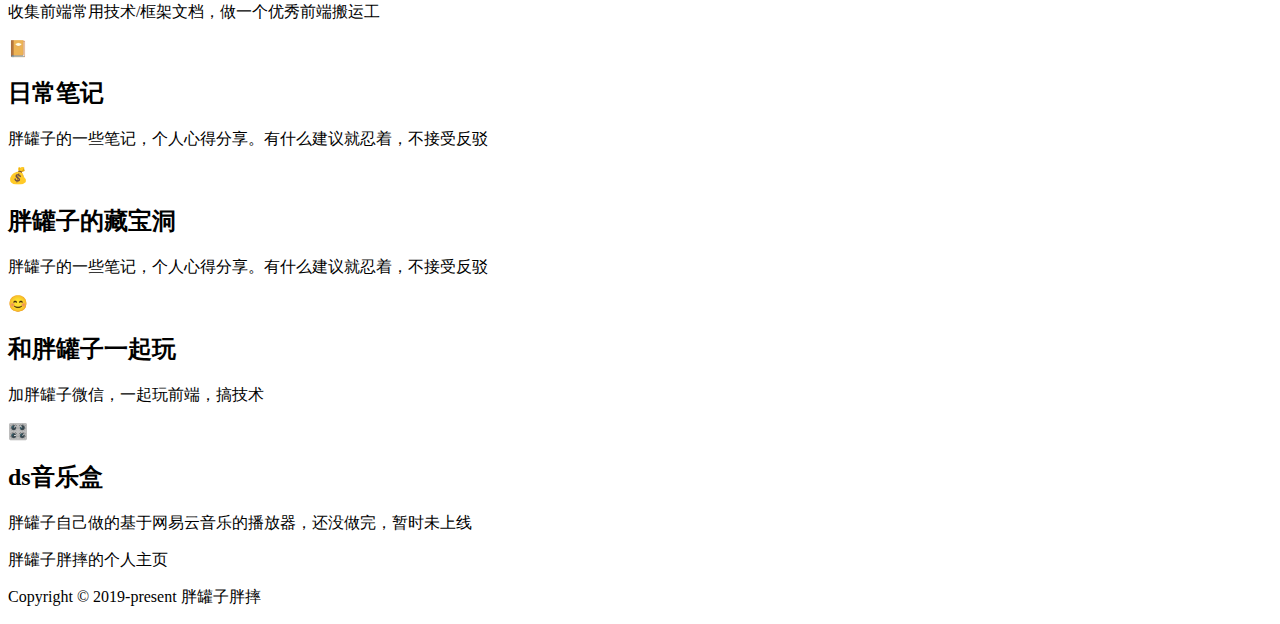
==== commit 42685c0e: "root" ====
--- a/index.html
+++ b/index.html
@@ -5,17 +5,17 @@
     <meta name="viewport" content="width=device-width,initial-scale=1">
     <title>胖罐子胖摔 | 胖罐子胖摔</title>
     <meta name="description" content="胖罐子胖摔的个人主页">
-    <link rel="preload stylesheet" href="https://dreamerhub.github.io/DreamHub.github.io/assets/style.931ec949.css" as="style">
-    <link rel="modulepreload" href="https://dreamerhub.github.io/DreamHub.github.io/assets/app.4d18afb6.js">
-    <link rel="modulepreload" href="https://dreamerhub.github.io/DreamHub.github.io/assets/index.md.9f45ddc1.lean.js">
+    <link rel="preload stylesheet" href="/DreamHub.github.io/assets/style.f061be16.css" as="style">
+    <link rel="modulepreload" href="/DreamHub.github.io/assets/app.bdc58c08.js">
+    <link rel="modulepreload" href="/DreamHub.github.io/assets/index.md.5c67561c.lean.js">
     
     <link rel="icon" href="https://pic.imgdb.cn/item/6403e719f144a01007bf545d.png">
   <script id="check-dark-light">(()=>{const e=localStorage.getItem("vitepress-theme-appearance")||"",a=window.matchMedia("(prefers-color-scheme: dark)").matches;(!e||e==="auto"?a:e==="dark")&&document.documentElement.classList.add("dark")})();</script>
   </head>
   <body>
-    <div id="app"><div class="Layout" data-v-679b8132><!--[--><!--]--><!--[--><span tabindex="-1" data-v-c9a4723c></span><a href="#VPContent" class="VPSkipLink visually-hidden" data-v-c9a4723c> Skip to content </a><!--]--><!----><header class="VPNav" data-v-679b8132 data-v-7802284f><div class="VPNavBar" data-v-7802284f data-v-97e6d935><div class="container" data-v-97e6d935><div class="title" data-v-97e6d935><div class="VPNavBarTitle" data-v-97e6d935 data-v-a42cab75><a class="title" href="https:/dreamerhub.github.io/DreamHub.github.io/" data-v-a42cab75><!--[--><!--]--><!--[--><img class="VPImage logo" src="https://pic.imgdb.cn/item/6403e719f144a01007bf545d.png" alt data-v-2946f757><!--]--><!--[-->胖罐子胖摔<!--]--><!--[--><!--]--></a></div></div><div class="content" data-v-97e6d935><div class="curtain" data-v-97e6d935></div><div class="content-body" data-v-97e6d935><!--[--><!--]--><!----><nav aria-labelledby="main-nav-aria-label" class="VPNavBarMenu menu" data-v-97e6d935 data-v-7a8bd467><span id="main-nav-aria-label" class="visually-hidden" data-v-7a8bd467>Main Navigation</span><!--[--><!--[--><a class="VPLink link VPNavBarMenuLink" href="https:/dreamerhub.github.io/DreamHub.github.io/mine/index.html" data-v-7a8bd467 data-v-ab434766 data-v-702ee2b0><!--[-->胖罐子胖摔<!--]--><!----></a><!--]--><!--[--><a class="VPLink link VPNavBarMenuLink" href="https:/dreamerhub.github.io/DreamHub.github.io/navigation/index.html" data-v-7a8bd467 data-v-ab434766 data-v-702ee2b0><!--[-->前端导航<!--]--><!----></a><!--]--><!--[--><a class="VPLink link VPNavBarMenuLink" href="https:/dreamerhub.github.io/DreamHub.github.io/note/" data-v-7a8bd467 data-v-ab434766 data-v-702ee2b0><!--[-->日常笔记<!--]--><!----></a><!--]--><!--[--><a class="VPLink link VPNavBarMenuLink" href="https:/dreamerhub.github.io/DreamHub.github.io/warehouse/" data-v-7a8bd467 data-v-ab434766 data-v-702ee2b0><!--[-->胖罐子的藏宝洞<!--]--><!----></a><!--]--><!--[--><a class="VPLink link VPNavBarMenuLink" href="https:/dreamerhub.github.io/DreamHub.github.io/links/QRcode.html" data-v-7a8bd467 data-v-ab434766 data-v-702ee2b0><!--[-->和胖罐子一起玩<!--]--><!----></a><!--]--><!--[--><a class="VPLink link VPNavBarMenuLink" href="https:/dreamerhub.github.io/DreamHub.github.io/team/index.html" data-v-7a8bd467 data-v-ab434766 data-v-702ee2b0><!--[-->我们的小伙伴<!--]--><!----></a><!--]--><!--[--><a class="VPLink link VPNavBarMenuLink" href="https:/dreamerhub.github.io/DreamHub.github.io/music/index.html" data-v-7a8bd467 data-v-ab434766 data-v-702ee2b0><!--[-->ds音乐盒<!--]--><!----></a><!--]--><!--]--></nav><!----><div class="VPNavBarAppearance appearance" data-v-97e6d935 data-v-75c7349e><button class="VPSwitch VPSwitchAppearance" type="button" role="switch" aria-label="toggle dark mode" aria-checked="false" data-v-75c7349e data-v-db6152ee data-v-adc49377><span class="check" data-v-adc49377><span class="icon" data-v-adc49377><!--[--><svg xmlns="http://www.w3.org/2000/svg" aria-hidden="true" focusable="false" viewbox="0 0 24 24" class="sun" data-v-db6152ee><path d="M12,18c-3.3,0-6-2.7-6-6s2.7-6,6-6s6,2.7,6,6S15.3,18,12,18zM12,8c-2.2,0-4,1.8-4,4c0,2.2,1.8,4,4,4c2.2,0,4-1.8,4-4C16,9.8,14.2,8,12,8z"></path><path d="M12,4c-0.6,0-1-0.4-1-1V1c0-0.6,0.4-1,1-1s1,0.4,1,1v2C13,3.6,12.6,4,12,4z"></path><path d="M12,24c-0.6,0-1-0.4-1-1v-2c0-0.6,0.4-1,1-1s1,0.4,1,1v2C13,23.6,12.6,24,12,24z"></path><path d="M5.6,6.6c-0.3,0-0.5-0.1-0.7-0.3L3.5,4.9c-0.4-0.4-0.4-1,0-1.4s1-0.4,1.4,0l1.4,1.4c0.4,0.4,0.4,1,0,1.4C6.2,6.5,5.9,6.6,5.6,6.6z"></path><path d="M19.8,20.8c-0.3,0-0.5-0.1-0.7-0.3l-1.4-1.4c-0.4-0.4-0.4-1,0-1.4s1-0.4,1.4,0l1.4,1.4c0.4,0.4,0.4,1,0,1.4C20.3,20.7,20,20.8,19.8,20.8z"></path><path d="M3,13H1c-0.6,0-1-0.4-1-1s0.4-1,1-1h2c0.6,0,1,0.4,1,1S3.6,13,3,13z"></path><path d="M23,13h-2c-0.6,0-1-0.4-1-1s0.4-1,1-1h2c0.6,0,1,0.4,1,1S23.6,13,23,13z"></path><path d="M4.2,20.8c-0.3,0-0.5-0.1-0.7-0.3c-0.4-0.4-0.4-1,0-1.4l1.4-1.4c0.4-0.4,1-0.4,1.4,0s0.4,1,0,1.4l-1.4,1.4C4.7,20.7,4.5,20.8,4.2,20.8z"></path><path d="M18.4,6.6c-0.3,0-0.5-0.1-0.7-0.3c-0.4-0.4-0.4-1,0-1.4l1.4-1.4c0.4-0.4,1-0.4,1.4,0s0.4,1,0,1.4l-1.4,1.4C18.9,6.5,18.6,6.6,18.4,6.6z"></path></svg><svg xmlns="http://www.w3.org/2000/svg" aria-hidden="true" focusable="false" viewbox="0 0 24 24" class="moon" data-v-db6152ee><path d="M12.1,22c-0.3,0-0.6,0-0.9,0c-5.5-0.5-9.5-5.4-9-10.9c0.4-4.8,4.2-8.6,9-9c0.4,0,0.8,0.2,1,0.5c0.2,0.3,0.2,0.8-0.1,1.1c-2,2.7-1.4,6.4,1.3,8.4c2.1,1.6,5,1.6,7.1,0c0.3-0.2,0.7-0.3,1.1-0.1c0.3,0.2,0.5,0.6,0.5,1c-0.2,2.7-1.5,5.1-3.6,6.8C16.6,21.2,14.4,22,12.1,22zM9.3,4.4c-2.9,1-5,3.6-5.2,6.8c-0.4,4.4,2.8,8.3,7.2,8.7c2.1,0.2,4.2-0.4,5.8-1.8c1.1-0.9,1.9-2.1,2.4-3.4c-2.5,0.9-5.3,0.5-7.5-1.1C9.2,11.4,8.1,7.7,9.3,4.4z"></path></svg><!--]--></span></span></button></div><div class="VPSocialLinks VPNavBarSocialLinks social-links" data-v-97e6d935 data-v-c0416bf5 data-v-c954d24e><!--[--><a class="VPSocialLink" href="https://github.com/gumingWu/vitepress-fun" target="_blank" rel="noopener" data-v-c954d24e data-v-fe4af0fa><svg role="img" viewBox="0 0 24 24" xmlns="http://www.w3.org/2000/svg"><title>GitHub</title><path d="M12 .297c-6.63 0-12 5.373-12 12 0 5.303 3.438 9.8 8.205 11.385.6.113.82-.258.82-.577 0-.285-.01-1.04-.015-2.04-3.338.724-4.042-1.61-4.042-1.61C4.422 18.07 3.633 17.7 3.633 17.7c-1.087-.744.084-.729.084-.729 1.205.084 1.838 1.236 1.838 1.236 1.07 1.835 2.809 1.305 3.495.998.108-.776.417-1.305.76-1.605-2.665-.3-5.466-1.332-5.466-5.93 0-1.31.465-2.38 1.235-3.22-.135-.303-.54-1.523.105-3.176 0 0 1.005-.322 3.3 1.23.96-.267 1.98-.399 3-.405 1.02.006 2.04.138 3 .405 2.28-1.552 3.285-1.23 3.285-1.23.645 1.653.24 2.873.12 3.176.765.84 1.23 1.91 1.23 3.22 0 4.61-2.805 5.625-5.475 5.92.42.36.81 1.096.81 2.22 0 1.606-.015 2.896-.015 3.286 0 .315.21.69.825.57C20.565 22.092 24 17.592 24 12.297c0-6.627-5.373-12-12-12"/></svg></a><!--]--></div><div class="VPFlyout VPNavBarExtra extra" data-v-97e6d935 data-v-a7780c4d data-v-fc416987><button type="button" class="button" aria-haspopup="true" aria-expanded="false" aria-label="extra navigation" data-v-fc416987><svg xmlns="http://www.w3.org/2000/svg" aria-hidden="true" focusable="false" viewbox="0 0 24 24" class="icon" data-v-fc416987><circle cx="12" cy="12" r="2"></circle><circle cx="19" cy="12" r="2"></circle><circle cx="5" cy="12" r="2"></circle></svg></button><div class="menu" data-v-fc416987><div class="VPMenu" data-v-fc416987 data-v-848cc32b><!----><!--[--><!--[--><!----><div class="group" data-v-a7780c4d><div class="item appearance" data-v-a7780c4d><p class="label" data-v-a7780c4d>外观</p><div class="appearance-action" data-v-a7780c4d><button class="VPSwitch VPSwitchAppearance" type="button" role="switch" aria-label="toggle dark mode" aria-checked="false" data-v-a7780c4d data-v-db6152ee data-v-adc49377><span class="check" data-v-adc49377><span class="icon" data-v-adc49377><!--[--><svg xmlns="http://www.w3.org/2000/svg" aria-hidden="true" focusable="false" viewbox="0 0 24 24" class="sun" data-v-db6152ee><path d="M12,18c-3.3,0-6-2.7-6-6s2.7-6,6-6s6,2.7,6,6S15.3,18,12,18zM12,8c-2.2,0-4,1.8-4,4c0,2.2,1.8,4,4,4c2.2,0,4-1.8,4-4C16,9.8,14.2,8,12,8z"></path><path d="M12,4c-0.6,0-1-0.4-1-1V1c0-0.6,0.4-1,1-1s1,0.4,1,1v2C13,3.6,12.6,4,12,4z"></path><path d="M12,24c-0.6,0-1-0.4-1-1v-2c0-0.6,0.4-1,1-1s1,0.4,1,1v2C13,23.6,12.6,24,12,24z"></path><path d="M5.6,6.6c-0.3,0-0.5-0.1-0.7-0.3L3.5,4.9c-0.4-0.4-0.4-1,0-1.4s1-0.4,1.4,0l1.4,1.4c0.4,0.4,0.4,1,0,1.4C6.2,6.5,5.9,6.6,5.6,6.6z"></path><path d="M19.8,20.8c-0.3,0-0.5-0.1-0.7-0.3l-1.4-1.4c-0.4-0.4-0.4-1,0-1.4s1-0.4,1.4,0l1.4,1.4c0.4,0.4,0.4,1,0,1.4C20.3,20.7,20,20.8,19.8,20.8z"></path><path d="M3,13H1c-0.6,0-1-0.4-1-1s0.4-1,1-1h2c0.6,0,1,0.4,1,1S3.6,13,3,13z"></path><path d="M23,13h-2c-0.6,0-1-0.4-1-1s0.4-1,1-1h2c0.6,0,1,0.4,1,1S23.6,13,23,13z"></path><path d="M4.2,20.8c-0.3,0-0.5-0.1-0.7-0.3c-0.4-0.4-0.4-1,0-1.4l1.4-1.4c0.4-0.4,1-0.4,1.4,0s0.4,1,0,1.4l-1.4,1.4C4.7,20.7,4.5,20.8,4.2,20.8z"></path><path d="M18.4,6.6c-0.3,0-0.5-0.1-0.7-0.3c-0.4-0.4-0.4-1,0-1.4l1.4-1.4c0.4-0.4,1-0.4,1.4,0s0.4,1,0,1.4l-1.4,1.4C18.9,6.5,18.6,6.6,18.4,6.6z"></path></svg><svg xmlns="http://www.w3.org/2000/svg" aria-hidden="true" focusable="false" viewbox="0 0 24 24" class="moon" data-v-db6152ee><path d="M12.1,22c-0.3,0-0.6,0-0.9,0c-5.5-0.5-9.5-5.4-9-10.9c0.4-4.8,4.2-8.6,9-9c0.4,0,0.8,0.2,1,0.5c0.2,0.3,0.2,0.8-0.1,1.1c-2,2.7-1.4,6.4,1.3,8.4c2.1,1.6,5,1.6,7.1,0c0.3-0.2,0.7-0.3,1.1-0.1c0.3,0.2,0.5,0.6,0.5,1c-0.2,2.7-1.5,5.1-3.6,6.8C16.6,21.2,14.4,22,12.1,22zM9.3,4.4c-2.9,1-5,3.6-5.2,6.8c-0.4,4.4,2.8,8.3,7.2,8.7c2.1,0.2,4.2-0.4,5.8-1.8c1.1-0.9,1.9-2.1,2.4-3.4c-2.5,0.9-5.3,0.5-7.5-1.1C9.2,11.4,8.1,7.7,9.3,4.4z"></path></svg><!--]--></span></span></button></div></div></div><div class="group" data-v-a7780c4d><div class="item social-links" data-v-a7780c4d><div class="VPSocialLinks social-links-list" data-v-a7780c4d data-v-c954d24e><!--[--><a class="VPSocialLink" href="https://github.com/gumingWu/vitepress-fun" target="_blank" rel="noopener" data-v-c954d24e data-v-fe4af0fa><svg role="img" viewBox="0 0 24 24" xmlns="http://www.w3.org/2000/svg"><title>GitHub</title><path d="M12 .297c-6.63 0-12 5.373-12 12 0 5.303 3.438 9.8 8.205 11.385.6.113.82-.258.82-.577 0-.285-.01-1.04-.015-2.04-3.338.724-4.042-1.61-4.042-1.61C4.422 18.07 3.633 17.7 3.633 17.7c-1.087-.744.084-.729.084-.729 1.205.084 1.838 1.236 1.838 1.236 1.07 1.835 2.809 1.305 3.495.998.108-.776.417-1.305.76-1.605-2.665-.3-5.466-1.332-5.466-5.93 0-1.31.465-2.38 1.235-3.22-.135-.303-.54-1.523.105-3.176 0 0 1.005-.322 3.3 1.23.96-.267 1.98-.399 3-.405 1.02.006 2.04.138 3 .405 2.28-1.552 3.285-1.23 3.285-1.23.645 1.653.24 2.873.12 3.176.765.84 1.23 1.91 1.23 3.22 0 4.61-2.805 5.625-5.475 5.92.42.36.81 1.096.81 2.22 0 1.606-.015 2.896-.015 3.286 0 .315.21.69.825.57C20.565 22.092 24 17.592 24 12.297c0-6.627-5.373-12-12-12"/></svg></a><!--]--></div></div></div><!--]--><!--]--></div></div></div><!--[--><!--]--><button type="button" class="VPNavBarHamburger hamburger" aria-label="mobile navigation" aria-expanded="false" aria-controls="VPNavScreen" data-v-97e6d935 data-v-33349e64><span class="container" data-v-33349e64><span class="top" data-v-33349e64></span><span class="middle" data-v-33349e64></span><span class="bottom" data-v-33349e64></span></span></button></div></div></div></div><!----></header><!----><!----><div class="VPContent is-home" id="VPContent" data-v-679b8132 data-v-488d29ff><div class="VPHome" data-v-488d29ff data-v-c77168bb><!--[--><!--]--><div class="VPHero has-image VPHomeHero" data-v-c77168bb data-v-6a1651c4><div class="container" data-v-6a1651c4><div class="main" data-v-6a1651c4><h1 class="name" data-v-6a1651c4><span class="clip" data-v-6a1651c4>胖罐子胖摔</span></h1><p class="text" data-v-6a1651c4>个人前端导航</p><p class="tagline" data-v-6a1651c4>使用 VitePress 快速打造个人前端导航页面</p><div class="actions" data-v-6a1651c4><!--[--><div class="action" data-v-6a1651c4><a class="VPButton medium brand" href="https:/dreamerhub.github.io/DreamHub.github.io/mine/index.html" data-v-6a1651c4 data-v-2f72865f>胖罐子胖摔</a></div><div class="action" data-v-6a1651c4><a class="VPButton medium alt" href="https:/dreamerhub.github.io/DreamHub.github.io/navigation/index.html" data-v-6a1651c4 data-v-2f72865f>前端导航</a></div><div class="action" data-v-6a1651c4><a class="VPButton medium alt" href="https:/dreamerhub.github.io/DreamHub.github.io/music/index.html" data-v-6a1651c4 data-v-2f72865f>ds音乐盒</a></div><!--]--></div></div><div class="image" data-v-6a1651c4><div class="image-container" data-v-6a1651c4><div class="image-bg" data-v-6a1651c4></div><!--[--><!--[--><img class="VPImage image-src" src="https://pic.imgdb.cn/item/6403e719f144a01007bf545d.png" alt="胖罐子胖摔" data-v-2946f757><!--]--><!--]--></div></div></div></div><!--[--><!--]--><!--[--><!--]--><div class="VPFeatures VPHomeFeatures" data-v-c77168bb data-v-dd66d40b><div class="container" data-v-dd66d40b><div class="items" data-v-dd66d40b><!--[--><div class="grid-6 item" data-v-dd66d40b><span class="VPLink VPFeature" data-v-dd66d40b data-v-96cf68f7 data-v-702ee2b0><!--[--><article class="box" data-v-96cf68f7><div class="icon" data-v-96cf68f7>🔥</div><h2 class="title" data-v-96cf68f7>胖罐子胖摔</h2><p class="details" data-v-96cf68f7>一个还没秃头的程序猿</p><!----></article><!--]--><!----></span></div><div class="grid-6 item" data-v-dd66d40b><span class="VPLink VPFeature" data-v-dd66d40b data-v-96cf68f7 data-v-702ee2b0><!--[--><article class="box" data-v-96cf68f7><div class="icon" data-v-96cf68f7>🧭</div><h2 class="title" data-v-96cf68f7>前端导航</h2><p class="details" data-v-96cf68f7>收集前端常用技术/框架文档，做一个优秀前端搬运工</p><!----></article><!--]--><!----></span></div><div class="grid-6 item" data-v-dd66d40b><span class="VPLink VPFeature" data-v-dd66d40b data-v-96cf68f7 data-v-702ee2b0><!--[--><article class="box" data-v-96cf68f7><div class="icon" data-v-96cf68f7>📔</div><h2 class="title" data-v-96cf68f7>日常笔记</h2><p class="details" data-v-96cf68f7>胖罐子的一些笔记，个人心得分享。有什么建议就忍着，不接受反驳</p><!----></article><!--]--><!----></span></div><div class="grid-6 item" data-v-dd66d40b><span class="VPLink VPFeature" data-v-dd66d40b data-v-96cf68f7 data-v-702ee2b0><!--[--><article class="box" data-v-96cf68f7><div class="icon" data-v-96cf68f7>💰</div><h2 class="title" data-v-96cf68f7>胖罐子的藏宝洞</h2><p class="details" data-v-96cf68f7>胖罐子的一些笔记，个人心得分享。有什么建议就忍着，不接受反驳</p><!----></article><!--]--><!----></span></div><div class="grid-6 item" data-v-dd66d40b><span class="VPLink VPFeature" data-v-dd66d40b data-v-96cf68f7 data-v-702ee2b0><!--[--><article class="box" data-v-96cf68f7><div class="icon" data-v-96cf68f7>😊</div><h2 class="title" data-v-96cf68f7>和胖罐子一起玩</h2><p class="details" data-v-96cf68f7>加胖罐子微信，一起玩前端，搞技术</p><!----></article><!--]--><!----></span></div><div class="grid-6 item" data-v-dd66d40b><span class="VPLink VPFeature" data-v-dd66d40b data-v-96cf68f7 data-v-702ee2b0><!--[--><article class="box" data-v-96cf68f7><div class="icon" data-v-96cf68f7>🎛️</div><h2 class="title" data-v-96cf68f7>ds音乐盒</h2><p class="details" data-v-96cf68f7>胖罐子自己做的基于网易云音乐的播放器，还没做完，暂时未上线</p><!----></article><!--]--><!----></span></div><!--]--></div></div></div><!--[--><!--]--><div style="position:relative;" data-v-c77168bb><div></div></div></div></div><footer class="VPFooter" data-v-679b8132 data-v-d92bc419><div class="container" data-v-d92bc419><p class="message" data-v-d92bc419>胖罐子胖摔的个人主页</p><p class="copyright" data-v-d92bc419>Copyright © 2019-present 胖罐子胖摔</p></div></footer><!--[--><!--]--></div></div>
-    <script>__VP_HASH_MAP__ = JSON.parse("{\"note_1.md\":\"19c39788\",\"index.md\":\"9f45ddc1\",\"links_qrcode.md\":\"eddf6f74\",\"mine_index.md\":\"d42ee820\",\"warehouse_index.md\":\"2fe12826\",\"music_index.md\":\"c3496ee8\",\"note_index.md\":\"48b405d3\",\"team_index.md\":\"8a1fde27\",\"navigation_index.md\":\"ebd8263a\"}")</script>
-    <script type="module" async src="https://dreamerhub.github.io/DreamHub.github.io/assets/app.4d18afb6.js"></script>
+    <div id="app"><div class="Layout" data-v-679b8132><!--[--><!--]--><!--[--><span tabindex="-1" data-v-c9a4723c></span><a href="#VPContent" class="VPSkipLink visually-hidden" data-v-c9a4723c> Skip to content </a><!--]--><!----><header class="VPNav" data-v-679b8132 data-v-7802284f><div class="VPNavBar" data-v-7802284f data-v-97e6d935><div class="container" data-v-97e6d935><div class="title" data-v-97e6d935><div class="VPNavBarTitle" data-v-97e6d935 data-v-a42cab75><a class="title" href="/DreamHub.github.io/" data-v-a42cab75><!--[--><!--]--><!--[--><img class="VPImage logo" src="https://pic.imgdb.cn/item/6403e719f144a01007bf545d.png" alt data-v-2946f757><!--]--><!--[-->胖罐子胖摔<!--]--><!--[--><!--]--></a></div></div><div class="content" data-v-97e6d935><div class="curtain" data-v-97e6d935></div><div class="content-body" data-v-97e6d935><!--[--><!--]--><!----><nav aria-labelledby="main-nav-aria-label" class="VPNavBarMenu menu" data-v-97e6d935 data-v-7a8bd467><span id="main-nav-aria-label" class="visually-hidden" data-v-7a8bd467>Main Navigation</span><!--[--><!--[--><a class="VPLink link VPNavBarMenuLink" href="/DreamHub.github.io/mine/index.html" data-v-7a8bd467 data-v-ab434766 data-v-702ee2b0><!--[-->胖罐子胖摔<!--]--><!----></a><!--]--><!--[--><a class="VPLink link VPNavBarMenuLink" href="/DreamHub.github.io/navigation/index.html" data-v-7a8bd467 data-v-ab434766 data-v-702ee2b0><!--[-->前端导航<!--]--><!----></a><!--]--><!--[--><a class="VPLink link VPNavBarMenuLink" href="/DreamHub.github.io/note/" data-v-7a8bd467 data-v-ab434766 data-v-702ee2b0><!--[-->日常笔记<!--]--><!----></a><!--]--><!--[--><a class="VPLink link VPNavBarMenuLink" href="/DreamHub.github.io/warehouse/" data-v-7a8bd467 data-v-ab434766 data-v-702ee2b0><!--[-->胖罐子的藏宝洞<!--]--><!----></a><!--]--><!--[--><a class="VPLink link VPNavBarMenuLink" href="/DreamHub.github.io/links/QRcode.html" data-v-7a8bd467 data-v-ab434766 data-v-702ee2b0><!--[-->和胖罐子一起玩<!--]--><!----></a><!--]--><!--[--><a class="VPLink link VPNavBarMenuLink" href="/DreamHub.github.io/team/index.html" data-v-7a8bd467 data-v-ab434766 data-v-702ee2b0><!--[-->我们的小伙伴<!--]--><!----></a><!--]--><!--[--><a class="VPLink link VPNavBarMenuLink" href="/DreamHub.github.io/music/index.html" data-v-7a8bd467 data-v-ab434766 data-v-702ee2b0><!--[-->ds音乐盒<!--]--><!----></a><!--]--><!--]--></nav><!----><div class="VPNavBarAppearance appearance" data-v-97e6d935 data-v-75c7349e><button class="VPSwitch VPSwitchAppearance" type="button" role="switch" aria-label="toggle dark mode" aria-checked="false" data-v-75c7349e data-v-db6152ee data-v-adc49377><span class="check" data-v-adc49377><span class="icon" data-v-adc49377><!--[--><svg xmlns="http://www.w3.org/2000/svg" aria-hidden="true" focusable="false" viewbox="0 0 24 24" class="sun" data-v-db6152ee><path d="M12,18c-3.3,0-6-2.7-6-6s2.7-6,6-6s6,2.7,6,6S15.3,18,12,18zM12,8c-2.2,0-4,1.8-4,4c0,2.2,1.8,4,4,4c2.2,0,4-1.8,4-4C16,9.8,14.2,8,12,8z"></path><path d="M12,4c-0.6,0-1-0.4-1-1V1c0-0.6,0.4-1,1-1s1,0.4,1,1v2C13,3.6,12.6,4,12,4z"></path><path d="M12,24c-0.6,0-1-0.4-1-1v-2c0-0.6,0.4-1,1-1s1,0.4,1,1v2C13,23.6,12.6,24,12,24z"></path><path d="M5.6,6.6c-0.3,0-0.5-0.1-0.7-0.3L3.5,4.9c-0.4-0.4-0.4-1,0-1.4s1-0.4,1.4,0l1.4,1.4c0.4,0.4,0.4,1,0,1.4C6.2,6.5,5.9,6.6,5.6,6.6z"></path><path d="M19.8,20.8c-0.3,0-0.5-0.1-0.7-0.3l-1.4-1.4c-0.4-0.4-0.4-1,0-1.4s1-0.4,1.4,0l1.4,1.4c0.4,0.4,0.4,1,0,1.4C20.3,20.7,20,20.8,19.8,20.8z"></path><path d="M3,13H1c-0.6,0-1-0.4-1-1s0.4-1,1-1h2c0.6,0,1,0.4,1,1S3.6,13,3,13z"></path><path d="M23,13h-2c-0.6,0-1-0.4-1-1s0.4-1,1-1h2c0.6,0,1,0.4,1,1S23.6,13,23,13z"></path><path d="M4.2,20.8c-0.3,0-0.5-0.1-0.7-0.3c-0.4-0.4-0.4-1,0-1.4l1.4-1.4c0.4-0.4,1-0.4,1.4,0s0.4,1,0,1.4l-1.4,1.4C4.7,20.7,4.5,20.8,4.2,20.8z"></path><path d="M18.4,6.6c-0.3,0-0.5-0.1-0.7-0.3c-0.4-0.4-0.4-1,0-1.4l1.4-1.4c0.4-0.4,1-0.4,1.4,0s0.4,1,0,1.4l-1.4,1.4C18.9,6.5,18.6,6.6,18.4,6.6z"></path></svg><svg xmlns="http://www.w3.org/2000/svg" aria-hidden="true" focusable="false" viewbox="0 0 24 24" class="moon" data-v-db6152ee><path d="M12.1,22c-0.3,0-0.6,0-0.9,0c-5.5-0.5-9.5-5.4-9-10.9c0.4-4.8,4.2-8.6,9-9c0.4,0,0.8,0.2,1,0.5c0.2,0.3,0.2,0.8-0.1,1.1c-2,2.7-1.4,6.4,1.3,8.4c2.1,1.6,5,1.6,7.1,0c0.3-0.2,0.7-0.3,1.1-0.1c0.3,0.2,0.5,0.6,0.5,1c-0.2,2.7-1.5,5.1-3.6,6.8C16.6,21.2,14.4,22,12.1,22zM9.3,4.4c-2.9,1-5,3.6-5.2,6.8c-0.4,4.4,2.8,8.3,7.2,8.7c2.1,0.2,4.2-0.4,5.8-1.8c1.1-0.9,1.9-2.1,2.4-3.4c-2.5,0.9-5.3,0.5-7.5-1.1C9.2,11.4,8.1,7.7,9.3,4.4z"></path></svg><!--]--></span></span></button></div><div class="VPSocialLinks VPNavBarSocialLinks social-links" data-v-97e6d935 data-v-c0416bf5 data-v-c954d24e><!--[--><a class="VPSocialLink" href="https://github.com/gumingWu/vitepress-fun" target="_blank" rel="noopener" data-v-c954d24e data-v-fe4af0fa><svg role="img" viewBox="0 0 24 24" xmlns="http://www.w3.org/2000/svg"><title>GitHub</title><path d="M12 .297c-6.63 0-12 5.373-12 12 0 5.303 3.438 9.8 8.205 11.385.6.113.82-.258.82-.577 0-.285-.01-1.04-.015-2.04-3.338.724-4.042-1.61-4.042-1.61C4.422 18.07 3.633 17.7 3.633 17.7c-1.087-.744.084-.729.084-.729 1.205.084 1.838 1.236 1.838 1.236 1.07 1.835 2.809 1.305 3.495.998.108-.776.417-1.305.76-1.605-2.665-.3-5.466-1.332-5.466-5.93 0-1.31.465-2.38 1.235-3.22-.135-.303-.54-1.523.105-3.176 0 0 1.005-.322 3.3 1.23.96-.267 1.98-.399 3-.405 1.02.006 2.04.138 3 .405 2.28-1.552 3.285-1.23 3.285-1.23.645 1.653.24 2.873.12 3.176.765.84 1.23 1.91 1.23 3.22 0 4.61-2.805 5.625-5.475 5.92.42.36.81 1.096.81 2.22 0 1.606-.015 2.896-.015 3.286 0 .315.21.69.825.57C20.565 22.092 24 17.592 24 12.297c0-6.627-5.373-12-12-12"/></svg></a><!--]--></div><div class="VPFlyout VPNavBarExtra extra" data-v-97e6d935 data-v-a7780c4d data-v-fc416987><button type="button" class="button" aria-haspopup="true" aria-expanded="false" aria-label="extra navigation" data-v-fc416987><svg xmlns="http://www.w3.org/2000/svg" aria-hidden="true" focusable="false" viewbox="0 0 24 24" class="icon" data-v-fc416987><circle cx="12" cy="12" r="2"></circle><circle cx="19" cy="12" r="2"></circle><circle cx="5" cy="12" r="2"></circle></svg></button><div class="menu" data-v-fc416987><div class="VPMenu" data-v-fc416987 data-v-848cc32b><!----><!--[--><!--[--><!----><div class="group" data-v-a7780c4d><div class="item appearance" data-v-a7780c4d><p class="label" data-v-a7780c4d>外观</p><div class="appearance-action" data-v-a7780c4d><button class="VPSwitch VPSwitchAppearance" type="button" role="switch" aria-label="toggle dark mode" aria-checked="false" data-v-a7780c4d data-v-db6152ee data-v-adc49377><span class="check" data-v-adc49377><span class="icon" data-v-adc49377><!--[--><svg xmlns="http://www.w3.org/2000/svg" aria-hidden="true" focusable="false" viewbox="0 0 24 24" class="sun" data-v-db6152ee><path d="M12,18c-3.3,0-6-2.7-6-6s2.7-6,6-6s6,2.7,6,6S15.3,18,12,18zM12,8c-2.2,0-4,1.8-4,4c0,2.2,1.8,4,4,4c2.2,0,4-1.8,4-4C16,9.8,14.2,8,12,8z"></path><path d="M12,4c-0.6,0-1-0.4-1-1V1c0-0.6,0.4-1,1-1s1,0.4,1,1v2C13,3.6,12.6,4,12,4z"></path><path d="M12,24c-0.6,0-1-0.4-1-1v-2c0-0.6,0.4-1,1-1s1,0.4,1,1v2C13,23.6,12.6,24,12,24z"></path><path d="M5.6,6.6c-0.3,0-0.5-0.1-0.7-0.3L3.5,4.9c-0.4-0.4-0.4-1,0-1.4s1-0.4,1.4,0l1.4,1.4c0.4,0.4,0.4,1,0,1.4C6.2,6.5,5.9,6.6,5.6,6.6z"></path><path d="M19.8,20.8c-0.3,0-0.5-0.1-0.7-0.3l-1.4-1.4c-0.4-0.4-0.4-1,0-1.4s1-0.4,1.4,0l1.4,1.4c0.4,0.4,0.4,1,0,1.4C20.3,20.7,20,20.8,19.8,20.8z"></path><path d="M3,13H1c-0.6,0-1-0.4-1-1s0.4-1,1-1h2c0.6,0,1,0.4,1,1S3.6,13,3,13z"></path><path d="M23,13h-2c-0.6,0-1-0.4-1-1s0.4-1,1-1h2c0.6,0,1,0.4,1,1S23.6,13,23,13z"></path><path d="M4.2,20.8c-0.3,0-0.5-0.1-0.7-0.3c-0.4-0.4-0.4-1,0-1.4l1.4-1.4c0.4-0.4,1-0.4,1.4,0s0.4,1,0,1.4l-1.4,1.4C4.7,20.7,4.5,20.8,4.2,20.8z"></path><path d="M18.4,6.6c-0.3,0-0.5-0.1-0.7-0.3c-0.4-0.4-0.4-1,0-1.4l1.4-1.4c0.4-0.4,1-0.4,1.4,0s0.4,1,0,1.4l-1.4,1.4C18.9,6.5,18.6,6.6,18.4,6.6z"></path></svg><svg xmlns="http://www.w3.org/2000/svg" aria-hidden="true" focusable="false" viewbox="0 0 24 24" class="moon" data-v-db6152ee><path d="M12.1,22c-0.3,0-0.6,0-0.9,0c-5.5-0.5-9.5-5.4-9-10.9c0.4-4.8,4.2-8.6,9-9c0.4,0,0.8,0.2,1,0.5c0.2,0.3,0.2,0.8-0.1,1.1c-2,2.7-1.4,6.4,1.3,8.4c2.1,1.6,5,1.6,7.1,0c0.3-0.2,0.7-0.3,1.1-0.1c0.3,0.2,0.5,0.6,0.5,1c-0.2,2.7-1.5,5.1-3.6,6.8C16.6,21.2,14.4,22,12.1,22zM9.3,4.4c-2.9,1-5,3.6-5.2,6.8c-0.4,4.4,2.8,8.3,7.2,8.7c2.1,0.2,4.2-0.4,5.8-1.8c1.1-0.9,1.9-2.1,2.4-3.4c-2.5,0.9-5.3,0.5-7.5-1.1C9.2,11.4,8.1,7.7,9.3,4.4z"></path></svg><!--]--></span></span></button></div></div></div><div class="group" data-v-a7780c4d><div class="item social-links" data-v-a7780c4d><div class="VPSocialLinks social-links-list" data-v-a7780c4d data-v-c954d24e><!--[--><a class="VPSocialLink" href="https://github.com/gumingWu/vitepress-fun" target="_blank" rel="noopener" data-v-c954d24e data-v-fe4af0fa><svg role="img" viewBox="0 0 24 24" xmlns="http://www.w3.org/2000/svg"><title>GitHub</title><path d="M12 .297c-6.63 0-12 5.373-12 12 0 5.303 3.438 9.8 8.205 11.385.6.113.82-.258.82-.577 0-.285-.01-1.04-.015-2.04-3.338.724-4.042-1.61-4.042-1.61C4.422 18.07 3.633 17.7 3.633 17.7c-1.087-.744.084-.729.084-.729 1.205.084 1.838 1.236 1.838 1.236 1.07 1.835 2.809 1.305 3.495.998.108-.776.417-1.305.76-1.605-2.665-.3-5.466-1.332-5.466-5.93 0-1.31.465-2.38 1.235-3.22-.135-.303-.54-1.523.105-3.176 0 0 1.005-.322 3.3 1.23.96-.267 1.98-.399 3-.405 1.02.006 2.04.138 3 .405 2.28-1.552 3.285-1.23 3.285-1.23.645 1.653.24 2.873.12 3.176.765.84 1.23 1.91 1.23 3.22 0 4.61-2.805 5.625-5.475 5.92.42.36.81 1.096.81 2.22 0 1.606-.015 2.896-.015 3.286 0 .315.21.69.825.57C20.565 22.092 24 17.592 24 12.297c0-6.627-5.373-12-12-12"/></svg></a><!--]--></div></div></div><!--]--><!--]--></div></div></div><!--[--><!--]--><button type="button" class="VPNavBarHamburger hamburger" aria-label="mobile navigation" aria-expanded="false" aria-controls="VPNavScreen" data-v-97e6d935 data-v-33349e64><span class="container" data-v-33349e64><span class="top" data-v-33349e64></span><span class="middle" data-v-33349e64></span><span class="bottom" data-v-33349e64></span></span></button></div></div></div></div><!----></header><!----><!----><div class="VPContent is-home" id="VPContent" data-v-679b8132 data-v-488d29ff><div class="VPHome" data-v-488d29ff data-v-c77168bb><!--[--><!--]--><div class="VPHero has-image VPHomeHero" data-v-c77168bb data-v-6a1651c4><div class="container" data-v-6a1651c4><div class="main" data-v-6a1651c4><h1 class="name" data-v-6a1651c4><span class="clip" data-v-6a1651c4>胖罐子胖摔</span></h1><p class="text" data-v-6a1651c4>个人前端导航</p><p class="tagline" data-v-6a1651c4>使用 VitePress 快速打造个人前端导航页面</p><div class="actions" data-v-6a1651c4><!--[--><div class="action" data-v-6a1651c4><a class="VPButton medium brand" href="/DreamHub.github.io/mine/index.html" data-v-6a1651c4 data-v-2f72865f>胖罐子胖摔</a></div><div class="action" data-v-6a1651c4><a class="VPButton medium alt" href="/DreamHub.github.io/navigation/index.html" data-v-6a1651c4 data-v-2f72865f>前端导航</a></div><div class="action" data-v-6a1651c4><a class="VPButton medium alt" href="/DreamHub.github.io/music/index.html" data-v-6a1651c4 data-v-2f72865f>ds音乐盒</a></div><!--]--></div></div><div class="image" data-v-6a1651c4><div class="image-container" data-v-6a1651c4><div class="image-bg" data-v-6a1651c4></div><!--[--><!--[--><img class="VPImage image-src" src="https://pic.imgdb.cn/item/6403e719f144a01007bf545d.png" alt="胖罐子胖摔" data-v-2946f757><!--]--><!--]--></div></div></div></div><!--[--><!--]--><!--[--><!--]--><div class="VPFeatures VPHomeFeatures" data-v-c77168bb data-v-dd66d40b><div class="container" data-v-dd66d40b><div class="items" data-v-dd66d40b><!--[--><div class="grid-6 item" data-v-dd66d40b><span class="VPLink VPFeature" data-v-dd66d40b data-v-96cf68f7 data-v-702ee2b0><!--[--><article class="box" data-v-96cf68f7><div class="icon" data-v-96cf68f7>🔥</div><h2 class="title" data-v-96cf68f7>胖罐子胖摔</h2><p class="details" data-v-96cf68f7>一个还没秃头的程序猿</p><!----></article><!--]--><!----></span></div><div class="grid-6 item" data-v-dd66d40b><span class="VPLink VPFeature" data-v-dd66d40b data-v-96cf68f7 data-v-702ee2b0><!--[--><article class="box" data-v-96cf68f7><div class="icon" data-v-96cf68f7>🧭</div><h2 class="title" data-v-96cf68f7>前端导航</h2><p class="details" data-v-96cf68f7>收集前端常用技术/框架文档，做一个优秀前端搬运工</p><!----></article><!--]--><!----></span></div><div class="grid-6 item" data-v-dd66d40b><span class="VPLink VPFeature" data-v-dd66d40b data-v-96cf68f7 data-v-702ee2b0><!--[--><article class="box" data-v-96cf68f7><div class="icon" data-v-96cf68f7>📔</div><h2 class="title" data-v-96cf68f7>日常笔记</h2><p class="details" data-v-96cf68f7>胖罐子的一些笔记，个人心得分享。有什么建议就忍着，不接受反驳</p><!----></article><!--]--><!----></span></div><div class="grid-6 item" data-v-dd66d40b><span class="VPLink VPFeature" data-v-dd66d40b data-v-96cf68f7 data-v-702ee2b0><!--[--><article class="box" data-v-96cf68f7><div class="icon" data-v-96cf68f7>💰</div><h2 class="title" data-v-96cf68f7>胖罐子的藏宝洞</h2><p class="details" data-v-96cf68f7>胖罐子的一些笔记，个人心得分享。有什么建议就忍着，不接受反驳</p><!----></article><!--]--><!----></span></div><div class="grid-6 item" data-v-dd66d40b><span class="VPLink VPFeature" data-v-dd66d40b data-v-96cf68f7 data-v-702ee2b0><!--[--><article class="box" data-v-96cf68f7><div class="icon" data-v-96cf68f7>😊</div><h2 class="title" data-v-96cf68f7>和胖罐子一起玩</h2><p class="details" data-v-96cf68f7>加胖罐子微信，一起玩前端，搞技术</p><!----></article><!--]--><!----></span></div><div class="grid-6 item" data-v-dd66d40b><span class="VPLink VPFeature" data-v-dd66d40b data-v-96cf68f7 data-v-702ee2b0><!--[--><article class="box" data-v-96cf68f7><div class="icon" data-v-96cf68f7>🎛️</div><h2 class="title" data-v-96cf68f7>ds音乐盒</h2><p class="details" data-v-96cf68f7>胖罐子自己做的基于网易云音乐的播放器，还没做完，暂时未上线</p><!----></article><!--]--><!----></span></div><!--]--></div></div></div><!--[--><!--]--><div style="position:relative;" data-v-c77168bb><div></div></div></div></div><footer class="VPFooter" data-v-679b8132 data-v-d92bc419><div class="container" data-v-d92bc419><p class="message" data-v-d92bc419>胖罐子胖摔的个人主页</p><p class="copyright" data-v-d92bc419>Copyright © 2019-present 胖罐子胖摔</p></div></footer><!--[--><!--]--></div></div>
+    <script>__VP_HASH_MAP__ = JSON.parse("{\"warehouse_index.md\":\"e2fff848\",\"note_index.md\":\"2ffea661\",\"mine_index.md\":\"486d4bdc\",\"music_index.md\":\"a72954b3\",\"index.md\":\"5c67561c\",\"links_qrcode.md\":\"99b7a081\",\"note_1.md\":\"4b3094c6\",\"team_index.md\":\"b0d9ca77\",\"navigation_index.md\":\"976b4de2\"}")</script>
+    <script type="module" async src="/DreamHub.github.io/assets/app.bdc58c08.js"></script>
     
   </body>
 </html>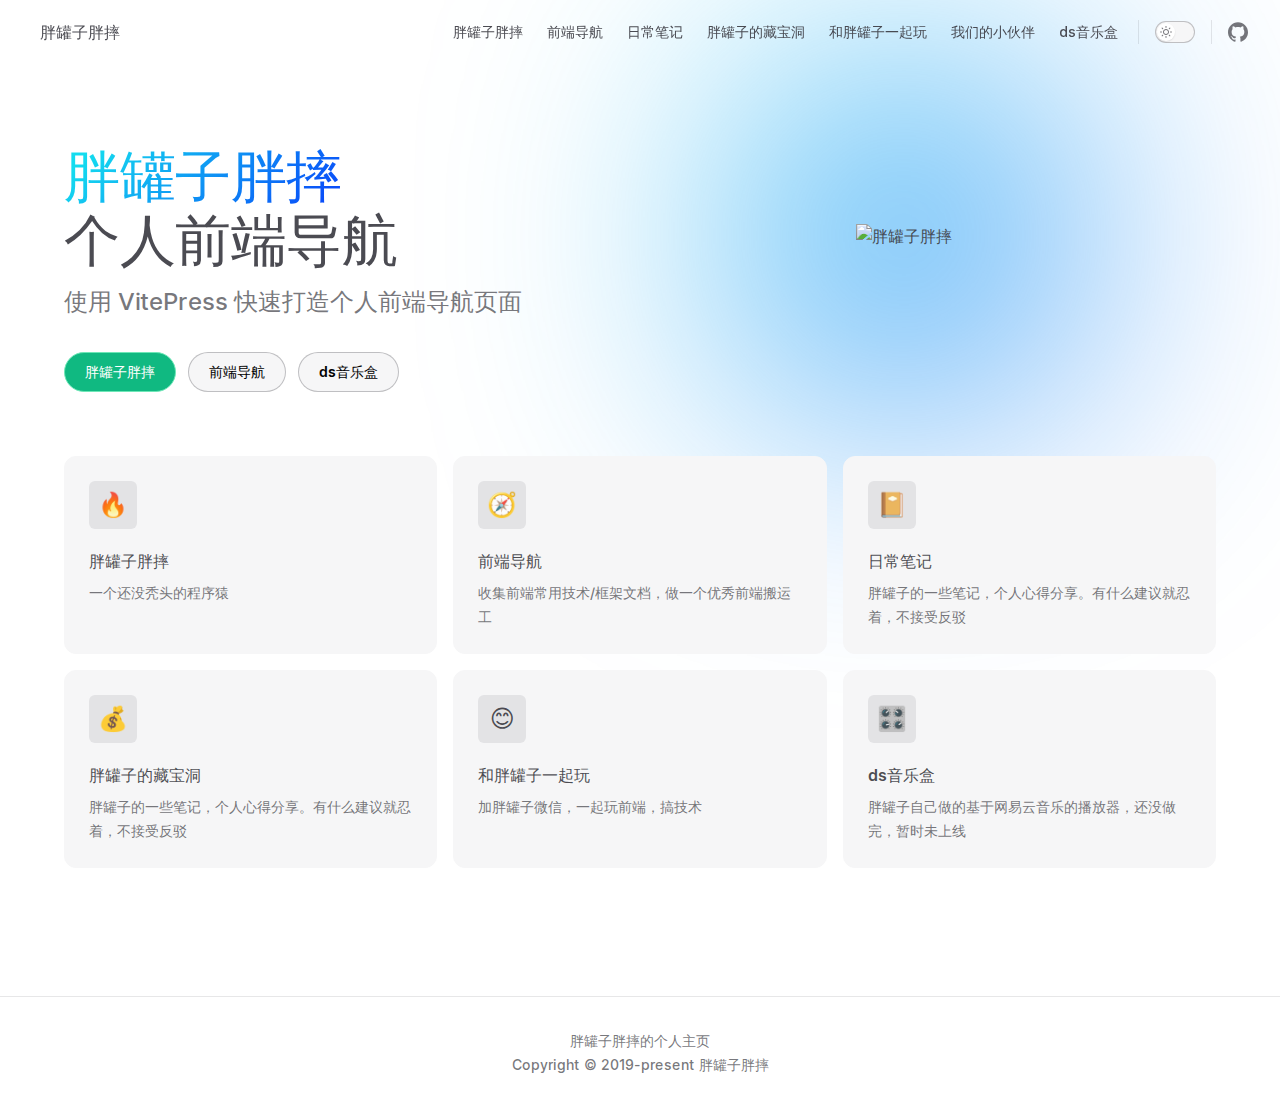
==== commit f8527af5: "root" ====
--- a/index.html
+++ b/index.html
@@ -5,17 +5,17 @@
     <meta name="viewport" content="width=device-width,initial-scale=1">
     <title>胖罐子胖摔 | 胖罐子胖摔</title>
     <meta name="description" content="胖罐子胖摔的个人主页">
-    <link rel="preload stylesheet" href="/DreamHub.github.io/assets/style.f061be16.css" as="style">
-    <link rel="modulepreload" href="/DreamHub.github.io/assets/app.bdc58c08.js">
-    <link rel="modulepreload" href="/DreamHub.github.io/assets/index.md.5c67561c.lean.js">
+    <link rel="preload stylesheet" href="/assets/style.12e2dd82.css" as="style">
+    <link rel="modulepreload" href="/assets/app.fdc96775.js">
+    <link rel="modulepreload" href="/assets/index.md.bc9b600c.lean.js">
     
     <link rel="icon" href="https://pic.imgdb.cn/item/6403e719f144a01007bf545d.png">
   <script id="check-dark-light">(()=>{const e=localStorage.getItem("vitepress-theme-appearance")||"",a=window.matchMedia("(prefers-color-scheme: dark)").matches;(!e||e==="auto"?a:e==="dark")&&document.documentElement.classList.add("dark")})();</script>
   </head>
   <body>
-    <div id="app"><div class="Layout" data-v-679b8132><!--[--><!--]--><!--[--><span tabindex="-1" data-v-c9a4723c></span><a href="#VPContent" class="VPSkipLink visually-hidden" data-v-c9a4723c> Skip to content </a><!--]--><!----><header class="VPNav" data-v-679b8132 data-v-7802284f><div class="VPNavBar" data-v-7802284f data-v-97e6d935><div class="container" data-v-97e6d935><div class="title" data-v-97e6d935><div class="VPNavBarTitle" data-v-97e6d935 data-v-a42cab75><a class="title" href="/DreamHub.github.io/" data-v-a42cab75><!--[--><!--]--><!--[--><img class="VPImage logo" src="https://pic.imgdb.cn/item/6403e719f144a01007bf545d.png" alt data-v-2946f757><!--]--><!--[-->胖罐子胖摔<!--]--><!--[--><!--]--></a></div></div><div class="content" data-v-97e6d935><div class="curtain" data-v-97e6d935></div><div class="content-body" data-v-97e6d935><!--[--><!--]--><!----><nav aria-labelledby="main-nav-aria-label" class="VPNavBarMenu menu" data-v-97e6d935 data-v-7a8bd467><span id="main-nav-aria-label" class="visually-hidden" data-v-7a8bd467>Main Navigation</span><!--[--><!--[--><a class="VPLink link VPNavBarMenuLink" href="/DreamHub.github.io/mine/index.html" data-v-7a8bd467 data-v-ab434766 data-v-702ee2b0><!--[-->胖罐子胖摔<!--]--><!----></a><!--]--><!--[--><a class="VPLink link VPNavBarMenuLink" href="/DreamHub.github.io/navigation/index.html" data-v-7a8bd467 data-v-ab434766 data-v-702ee2b0><!--[-->前端导航<!--]--><!----></a><!--]--><!--[--><a class="VPLink link VPNavBarMenuLink" href="/DreamHub.github.io/note/" data-v-7a8bd467 data-v-ab434766 data-v-702ee2b0><!--[-->日常笔记<!--]--><!----></a><!--]--><!--[--><a class="VPLink link VPNavBarMenuLink" href="/DreamHub.github.io/warehouse/" data-v-7a8bd467 data-v-ab434766 data-v-702ee2b0><!--[-->胖罐子的藏宝洞<!--]--><!----></a><!--]--><!--[--><a class="VPLink link VPNavBarMenuLink" href="/DreamHub.github.io/links/QRcode.html" data-v-7a8bd467 data-v-ab434766 data-v-702ee2b0><!--[-->和胖罐子一起玩<!--]--><!----></a><!--]--><!--[--><a class="VPLink link VPNavBarMenuLink" href="/DreamHub.github.io/team/index.html" data-v-7a8bd467 data-v-ab434766 data-v-702ee2b0><!--[-->我们的小伙伴<!--]--><!----></a><!--]--><!--[--><a class="VPLink link VPNavBarMenuLink" href="/DreamHub.github.io/music/index.html" data-v-7a8bd467 data-v-ab434766 data-v-702ee2b0><!--[-->ds音乐盒<!--]--><!----></a><!--]--><!--]--></nav><!----><div class="VPNavBarAppearance appearance" data-v-97e6d935 data-v-75c7349e><button class="VPSwitch VPSwitchAppearance" type="button" role="switch" aria-label="toggle dark mode" aria-checked="false" data-v-75c7349e data-v-db6152ee data-v-adc49377><span class="check" data-v-adc49377><span class="icon" data-v-adc49377><!--[--><svg xmlns="http://www.w3.org/2000/svg" aria-hidden="true" focusable="false" viewbox="0 0 24 24" class="sun" data-v-db6152ee><path d="M12,18c-3.3,0-6-2.7-6-6s2.7-6,6-6s6,2.7,6,6S15.3,18,12,18zM12,8c-2.2,0-4,1.8-4,4c0,2.2,1.8,4,4,4c2.2,0,4-1.8,4-4C16,9.8,14.2,8,12,8z"></path><path d="M12,4c-0.6,0-1-0.4-1-1V1c0-0.6,0.4-1,1-1s1,0.4,1,1v2C13,3.6,12.6,4,12,4z"></path><path d="M12,24c-0.6,0-1-0.4-1-1v-2c0-0.6,0.4-1,1-1s1,0.4,1,1v2C13,23.6,12.6,24,12,24z"></path><path d="M5.6,6.6c-0.3,0-0.5-0.1-0.7-0.3L3.5,4.9c-0.4-0.4-0.4-1,0-1.4s1-0.4,1.4,0l1.4,1.4c0.4,0.4,0.4,1,0,1.4C6.2,6.5,5.9,6.6,5.6,6.6z"></path><path d="M19.8,20.8c-0.3,0-0.5-0.1-0.7-0.3l-1.4-1.4c-0.4-0.4-0.4-1,0-1.4s1-0.4,1.4,0l1.4,1.4c0.4,0.4,0.4,1,0,1.4C20.3,20.7,20,20.8,19.8,20.8z"></path><path d="M3,13H1c-0.6,0-1-0.4-1-1s0.4-1,1-1h2c0.6,0,1,0.4,1,1S3.6,13,3,13z"></path><path d="M23,13h-2c-0.6,0-1-0.4-1-1s0.4-1,1-1h2c0.6,0,1,0.4,1,1S23.6,13,23,13z"></path><path d="M4.2,20.8c-0.3,0-0.5-0.1-0.7-0.3c-0.4-0.4-0.4-1,0-1.4l1.4-1.4c0.4-0.4,1-0.4,1.4,0s0.4,1,0,1.4l-1.4,1.4C4.7,20.7,4.5,20.8,4.2,20.8z"></path><path d="M18.4,6.6c-0.3,0-0.5-0.1-0.7-0.3c-0.4-0.4-0.4-1,0-1.4l1.4-1.4c0.4-0.4,1-0.4,1.4,0s0.4,1,0,1.4l-1.4,1.4C18.9,6.5,18.6,6.6,18.4,6.6z"></path></svg><svg xmlns="http://www.w3.org/2000/svg" aria-hidden="true" focusable="false" viewbox="0 0 24 24" class="moon" data-v-db6152ee><path d="M12.1,22c-0.3,0-0.6,0-0.9,0c-5.5-0.5-9.5-5.4-9-10.9c0.4-4.8,4.2-8.6,9-9c0.4,0,0.8,0.2,1,0.5c0.2,0.3,0.2,0.8-0.1,1.1c-2,2.7-1.4,6.4,1.3,8.4c2.1,1.6,5,1.6,7.1,0c0.3-0.2,0.7-0.3,1.1-0.1c0.3,0.2,0.5,0.6,0.5,1c-0.2,2.7-1.5,5.1-3.6,6.8C16.6,21.2,14.4,22,12.1,22zM9.3,4.4c-2.9,1-5,3.6-5.2,6.8c-0.4,4.4,2.8,8.3,7.2,8.7c2.1,0.2,4.2-0.4,5.8-1.8c1.1-0.9,1.9-2.1,2.4-3.4c-2.5,0.9-5.3,0.5-7.5-1.1C9.2,11.4,8.1,7.7,9.3,4.4z"></path></svg><!--]--></span></span></button></div><div class="VPSocialLinks VPNavBarSocialLinks social-links" data-v-97e6d935 data-v-c0416bf5 data-v-c954d24e><!--[--><a class="VPSocialLink" href="https://github.com/gumingWu/vitepress-fun" target="_blank" rel="noopener" data-v-c954d24e data-v-fe4af0fa><svg role="img" viewBox="0 0 24 24" xmlns="http://www.w3.org/2000/svg"><title>GitHub</title><path d="M12 .297c-6.63 0-12 5.373-12 12 0 5.303 3.438 9.8 8.205 11.385.6.113.82-.258.82-.577 0-.285-.01-1.04-.015-2.04-3.338.724-4.042-1.61-4.042-1.61C4.422 18.07 3.633 17.7 3.633 17.7c-1.087-.744.084-.729.084-.729 1.205.084 1.838 1.236 1.838 1.236 1.07 1.835 2.809 1.305 3.495.998.108-.776.417-1.305.76-1.605-2.665-.3-5.466-1.332-5.466-5.93 0-1.31.465-2.38 1.235-3.22-.135-.303-.54-1.523.105-3.176 0 0 1.005-.322 3.3 1.23.96-.267 1.98-.399 3-.405 1.02.006 2.04.138 3 .405 2.28-1.552 3.285-1.23 3.285-1.23.645 1.653.24 2.873.12 3.176.765.84 1.23 1.91 1.23 3.22 0 4.61-2.805 5.625-5.475 5.92.42.36.81 1.096.81 2.22 0 1.606-.015 2.896-.015 3.286 0 .315.21.69.825.57C20.565 22.092 24 17.592 24 12.297c0-6.627-5.373-12-12-12"/></svg></a><!--]--></div><div class="VPFlyout VPNavBarExtra extra" data-v-97e6d935 data-v-a7780c4d data-v-fc416987><button type="button" class="button" aria-haspopup="true" aria-expanded="false" aria-label="extra navigation" data-v-fc416987><svg xmlns="http://www.w3.org/2000/svg" aria-hidden="true" focusable="false" viewbox="0 0 24 24" class="icon" data-v-fc416987><circle cx="12" cy="12" r="2"></circle><circle cx="19" cy="12" r="2"></circle><circle cx="5" cy="12" r="2"></circle></svg></button><div class="menu" data-v-fc416987><div class="VPMenu" data-v-fc416987 data-v-848cc32b><!----><!--[--><!--[--><!----><div class="group" data-v-a7780c4d><div class="item appearance" data-v-a7780c4d><p class="label" data-v-a7780c4d>外观</p><div class="appearance-action" data-v-a7780c4d><button class="VPSwitch VPSwitchAppearance" type="button" role="switch" aria-label="toggle dark mode" aria-checked="false" data-v-a7780c4d data-v-db6152ee data-v-adc49377><span class="check" data-v-adc49377><span class="icon" data-v-adc49377><!--[--><svg xmlns="http://www.w3.org/2000/svg" aria-hidden="true" focusable="false" viewbox="0 0 24 24" class="sun" data-v-db6152ee><path d="M12,18c-3.3,0-6-2.7-6-6s2.7-6,6-6s6,2.7,6,6S15.3,18,12,18zM12,8c-2.2,0-4,1.8-4,4c0,2.2,1.8,4,4,4c2.2,0,4-1.8,4-4C16,9.8,14.2,8,12,8z"></path><path d="M12,4c-0.6,0-1-0.4-1-1V1c0-0.6,0.4-1,1-1s1,0.4,1,1v2C13,3.6,12.6,4,12,4z"></path><path d="M12,24c-0.6,0-1-0.4-1-1v-2c0-0.6,0.4-1,1-1s1,0.4,1,1v2C13,23.6,12.6,24,12,24z"></path><path d="M5.6,6.6c-0.3,0-0.5-0.1-0.7-0.3L3.5,4.9c-0.4-0.4-0.4-1,0-1.4s1-0.4,1.4,0l1.4,1.4c0.4,0.4,0.4,1,0,1.4C6.2,6.5,5.9,6.6,5.6,6.6z"></path><path d="M19.8,20.8c-0.3,0-0.5-0.1-0.7-0.3l-1.4-1.4c-0.4-0.4-0.4-1,0-1.4s1-0.4,1.4,0l1.4,1.4c0.4,0.4,0.4,1,0,1.4C20.3,20.7,20,20.8,19.8,20.8z"></path><path d="M3,13H1c-0.6,0-1-0.4-1-1s0.4-1,1-1h2c0.6,0,1,0.4,1,1S3.6,13,3,13z"></path><path d="M23,13h-2c-0.6,0-1-0.4-1-1s0.4-1,1-1h2c0.6,0,1,0.4,1,1S23.6,13,23,13z"></path><path d="M4.2,20.8c-0.3,0-0.5-0.1-0.7-0.3c-0.4-0.4-0.4-1,0-1.4l1.4-1.4c0.4-0.4,1-0.4,1.4,0s0.4,1,0,1.4l-1.4,1.4C4.7,20.7,4.5,20.8,4.2,20.8z"></path><path d="M18.4,6.6c-0.3,0-0.5-0.1-0.7-0.3c-0.4-0.4-0.4-1,0-1.4l1.4-1.4c0.4-0.4,1-0.4,1.4,0s0.4,1,0,1.4l-1.4,1.4C18.9,6.5,18.6,6.6,18.4,6.6z"></path></svg><svg xmlns="http://www.w3.org/2000/svg" aria-hidden="true" focusable="false" viewbox="0 0 24 24" class="moon" data-v-db6152ee><path d="M12.1,22c-0.3,0-0.6,0-0.9,0c-5.5-0.5-9.5-5.4-9-10.9c0.4-4.8,4.2-8.6,9-9c0.4,0,0.8,0.2,1,0.5c0.2,0.3,0.2,0.8-0.1,1.1c-2,2.7-1.4,6.4,1.3,8.4c2.1,1.6,5,1.6,7.1,0c0.3-0.2,0.7-0.3,1.1-0.1c0.3,0.2,0.5,0.6,0.5,1c-0.2,2.7-1.5,5.1-3.6,6.8C16.6,21.2,14.4,22,12.1,22zM9.3,4.4c-2.9,1-5,3.6-5.2,6.8c-0.4,4.4,2.8,8.3,7.2,8.7c2.1,0.2,4.2-0.4,5.8-1.8c1.1-0.9,1.9-2.1,2.4-3.4c-2.5,0.9-5.3,0.5-7.5-1.1C9.2,11.4,8.1,7.7,9.3,4.4z"></path></svg><!--]--></span></span></button></div></div></div><div class="group" data-v-a7780c4d><div class="item social-links" data-v-a7780c4d><div class="VPSocialLinks social-links-list" data-v-a7780c4d data-v-c954d24e><!--[--><a class="VPSocialLink" href="https://github.com/gumingWu/vitepress-fun" target="_blank" rel="noopener" data-v-c954d24e data-v-fe4af0fa><svg role="img" viewBox="0 0 24 24" xmlns="http://www.w3.org/2000/svg"><title>GitHub</title><path d="M12 .297c-6.63 0-12 5.373-12 12 0 5.303 3.438 9.8 8.205 11.385.6.113.82-.258.82-.577 0-.285-.01-1.04-.015-2.04-3.338.724-4.042-1.61-4.042-1.61C4.422 18.07 3.633 17.7 3.633 17.7c-1.087-.744.084-.729.084-.729 1.205.084 1.838 1.236 1.838 1.236 1.07 1.835 2.809 1.305 3.495.998.108-.776.417-1.305.76-1.605-2.665-.3-5.466-1.332-5.466-5.93 0-1.31.465-2.38 1.235-3.22-.135-.303-.54-1.523.105-3.176 0 0 1.005-.322 3.3 1.23.96-.267 1.98-.399 3-.405 1.02.006 2.04.138 3 .405 2.28-1.552 3.285-1.23 3.285-1.23.645 1.653.24 2.873.12 3.176.765.84 1.23 1.91 1.23 3.22 0 4.61-2.805 5.625-5.475 5.92.42.36.81 1.096.81 2.22 0 1.606-.015 2.896-.015 3.286 0 .315.21.69.825.57C20.565 22.092 24 17.592 24 12.297c0-6.627-5.373-12-12-12"/></svg></a><!--]--></div></div></div><!--]--><!--]--></div></div></div><!--[--><!--]--><button type="button" class="VPNavBarHamburger hamburger" aria-label="mobile navigation" aria-expanded="false" aria-controls="VPNavScreen" data-v-97e6d935 data-v-33349e64><span class="container" data-v-33349e64><span class="top" data-v-33349e64></span><span class="middle" data-v-33349e64></span><span class="bottom" data-v-33349e64></span></span></button></div></div></div></div><!----></header><!----><!----><div class="VPContent is-home" id="VPContent" data-v-679b8132 data-v-488d29ff><div class="VPHome" data-v-488d29ff data-v-c77168bb><!--[--><!--]--><div class="VPHero has-image VPHomeHero" data-v-c77168bb data-v-6a1651c4><div class="container" data-v-6a1651c4><div class="main" data-v-6a1651c4><h1 class="name" data-v-6a1651c4><span class="clip" data-v-6a1651c4>胖罐子胖摔</span></h1><p class="text" data-v-6a1651c4>个人前端导航</p><p class="tagline" data-v-6a1651c4>使用 VitePress 快速打造个人前端导航页面</p><div class="actions" data-v-6a1651c4><!--[--><div class="action" data-v-6a1651c4><a class="VPButton medium brand" href="/DreamHub.github.io/mine/index.html" data-v-6a1651c4 data-v-2f72865f>胖罐子胖摔</a></div><div class="action" data-v-6a1651c4><a class="VPButton medium alt" href="/DreamHub.github.io/navigation/index.html" data-v-6a1651c4 data-v-2f72865f>前端导航</a></div><div class="action" data-v-6a1651c4><a class="VPButton medium alt" href="/DreamHub.github.io/music/index.html" data-v-6a1651c4 data-v-2f72865f>ds音乐盒</a></div><!--]--></div></div><div class="image" data-v-6a1651c4><div class="image-container" data-v-6a1651c4><div class="image-bg" data-v-6a1651c4></div><!--[--><!--[--><img class="VPImage image-src" src="https://pic.imgdb.cn/item/6403e719f144a01007bf545d.png" alt="胖罐子胖摔" data-v-2946f757><!--]--><!--]--></div></div></div></div><!--[--><!--]--><!--[--><!--]--><div class="VPFeatures VPHomeFeatures" data-v-c77168bb data-v-dd66d40b><div class="container" data-v-dd66d40b><div class="items" data-v-dd66d40b><!--[--><div class="grid-6 item" data-v-dd66d40b><span class="VPLink VPFeature" data-v-dd66d40b data-v-96cf68f7 data-v-702ee2b0><!--[--><article class="box" data-v-96cf68f7><div class="icon" data-v-96cf68f7>🔥</div><h2 class="title" data-v-96cf68f7>胖罐子胖摔</h2><p class="details" data-v-96cf68f7>一个还没秃头的程序猿</p><!----></article><!--]--><!----></span></div><div class="grid-6 item" data-v-dd66d40b><span class="VPLink VPFeature" data-v-dd66d40b data-v-96cf68f7 data-v-702ee2b0><!--[--><article class="box" data-v-96cf68f7><div class="icon" data-v-96cf68f7>🧭</div><h2 class="title" data-v-96cf68f7>前端导航</h2><p class="details" data-v-96cf68f7>收集前端常用技术/框架文档，做一个优秀前端搬运工</p><!----></article><!--]--><!----></span></div><div class="grid-6 item" data-v-dd66d40b><span class="VPLink VPFeature" data-v-dd66d40b data-v-96cf68f7 data-v-702ee2b0><!--[--><article class="box" data-v-96cf68f7><div class="icon" data-v-96cf68f7>📔</div><h2 class="title" data-v-96cf68f7>日常笔记</h2><p class="details" data-v-96cf68f7>胖罐子的一些笔记，个人心得分享。有什么建议就忍着，不接受反驳</p><!----></article><!--]--><!----></span></div><div class="grid-6 item" data-v-dd66d40b><span class="VPLink VPFeature" data-v-dd66d40b data-v-96cf68f7 data-v-702ee2b0><!--[--><article class="box" data-v-96cf68f7><div class="icon" data-v-96cf68f7>💰</div><h2 class="title" data-v-96cf68f7>胖罐子的藏宝洞</h2><p class="details" data-v-96cf68f7>胖罐子的一些笔记，个人心得分享。有什么建议就忍着，不接受反驳</p><!----></article><!--]--><!----></span></div><div class="grid-6 item" data-v-dd66d40b><span class="VPLink VPFeature" data-v-dd66d40b data-v-96cf68f7 data-v-702ee2b0><!--[--><article class="box" data-v-96cf68f7><div class="icon" data-v-96cf68f7>😊</div><h2 class="title" data-v-96cf68f7>和胖罐子一起玩</h2><p class="details" data-v-96cf68f7>加胖罐子微信，一起玩前端，搞技术</p><!----></article><!--]--><!----></span></div><div class="grid-6 item" data-v-dd66d40b><span class="VPLink VPFeature" data-v-dd66d40b data-v-96cf68f7 data-v-702ee2b0><!--[--><article class="box" data-v-96cf68f7><div class="icon" data-v-96cf68f7>🎛️</div><h2 class="title" data-v-96cf68f7>ds音乐盒</h2><p class="details" data-v-96cf68f7>胖罐子自己做的基于网易云音乐的播放器，还没做完，暂时未上线</p><!----></article><!--]--><!----></span></div><!--]--></div></div></div><!--[--><!--]--><div style="position:relative;" data-v-c77168bb><div></div></div></div></div><footer class="VPFooter" data-v-679b8132 data-v-d92bc419><div class="container" data-v-d92bc419><p class="message" data-v-d92bc419>胖罐子胖摔的个人主页</p><p class="copyright" data-v-d92bc419>Copyright © 2019-present 胖罐子胖摔</p></div></footer><!--[--><!--]--></div></div>
-    <script>__VP_HASH_MAP__ = JSON.parse("{\"warehouse_index.md\":\"e2fff848\",\"note_index.md\":\"2ffea661\",\"mine_index.md\":\"486d4bdc\",\"music_index.md\":\"a72954b3\",\"index.md\":\"5c67561c\",\"links_qrcode.md\":\"99b7a081\",\"note_1.md\":\"4b3094c6\",\"team_index.md\":\"b0d9ca77\",\"navigation_index.md\":\"976b4de2\"}")</script>
-    <script type="module" async src="/DreamHub.github.io/assets/app.bdc58c08.js"></script>
+    <div id="app"><div class="Layout" data-v-679b8132><!--[--><!--]--><!--[--><span tabindex="-1" data-v-c9a4723c></span><a href="#VPContent" class="VPSkipLink visually-hidden" data-v-c9a4723c> Skip to content </a><!--]--><!----><header class="VPNav" data-v-679b8132 data-v-7802284f><div class="VPNavBar" data-v-7802284f data-v-97e6d935><div class="container" data-v-97e6d935><div class="title" data-v-97e6d935><div class="VPNavBarTitle" data-v-97e6d935 data-v-a42cab75><a class="title" href="/" data-v-a42cab75><!--[--><!--]--><!--[--><img class="VPImage logo" src="https://pic.imgdb.cn/item/6403e719f144a01007bf545d.png" alt data-v-2946f757><!--]--><!--[-->胖罐子胖摔<!--]--><!--[--><!--]--></a></div></div><div class="content" data-v-97e6d935><div class="curtain" data-v-97e6d935></div><div class="content-body" data-v-97e6d935><!--[--><!--]--><!----><nav aria-labelledby="main-nav-aria-label" class="VPNavBarMenu menu" data-v-97e6d935 data-v-7a8bd467><span id="main-nav-aria-label" class="visually-hidden" data-v-7a8bd467>Main Navigation</span><!--[--><!--[--><a class="VPLink link VPNavBarMenuLink" href="/mine/index.html" data-v-7a8bd467 data-v-ab434766 data-v-702ee2b0><!--[-->胖罐子胖摔<!--]--><!----></a><!--]--><!--[--><a class="VPLink link VPNavBarMenuLink" href="/navigation/index.html" data-v-7a8bd467 data-v-ab434766 data-v-702ee2b0><!--[-->前端导航<!--]--><!----></a><!--]--><!--[--><a class="VPLink link VPNavBarMenuLink" href="/note/" data-v-7a8bd467 data-v-ab434766 data-v-702ee2b0><!--[-->日常笔记<!--]--><!----></a><!--]--><!--[--><a class="VPLink link VPNavBarMenuLink" href="/warehouse/" data-v-7a8bd467 data-v-ab434766 data-v-702ee2b0><!--[-->胖罐子的藏宝洞<!--]--><!----></a><!--]--><!--[--><a class="VPLink link VPNavBarMenuLink" href="/links/QRcode.html" data-v-7a8bd467 data-v-ab434766 data-v-702ee2b0><!--[-->和胖罐子一起玩<!--]--><!----></a><!--]--><!--[--><a class="VPLink link VPNavBarMenuLink" href="/team/index.html" data-v-7a8bd467 data-v-ab434766 data-v-702ee2b0><!--[-->我们的小伙伴<!--]--><!----></a><!--]--><!--[--><a class="VPLink link VPNavBarMenuLink" href="/music/index.html" data-v-7a8bd467 data-v-ab434766 data-v-702ee2b0><!--[-->ds音乐盒<!--]--><!----></a><!--]--><!--]--></nav><!----><div class="VPNavBarAppearance appearance" data-v-97e6d935 data-v-75c7349e><button class="VPSwitch VPSwitchAppearance" type="button" role="switch" aria-label="toggle dark mode" aria-checked="false" data-v-75c7349e data-v-db6152ee data-v-adc49377><span class="check" data-v-adc49377><span class="icon" data-v-adc49377><!--[--><svg xmlns="http://www.w3.org/2000/svg" aria-hidden="true" focusable="false" viewbox="0 0 24 24" class="sun" data-v-db6152ee><path d="M12,18c-3.3,0-6-2.7-6-6s2.7-6,6-6s6,2.7,6,6S15.3,18,12,18zM12,8c-2.2,0-4,1.8-4,4c0,2.2,1.8,4,4,4c2.2,0,4-1.8,4-4C16,9.8,14.2,8,12,8z"></path><path d="M12,4c-0.6,0-1-0.4-1-1V1c0-0.6,0.4-1,1-1s1,0.4,1,1v2C13,3.6,12.6,4,12,4z"></path><path d="M12,24c-0.6,0-1-0.4-1-1v-2c0-0.6,0.4-1,1-1s1,0.4,1,1v2C13,23.6,12.6,24,12,24z"></path><path d="M5.6,6.6c-0.3,0-0.5-0.1-0.7-0.3L3.5,4.9c-0.4-0.4-0.4-1,0-1.4s1-0.4,1.4,0l1.4,1.4c0.4,0.4,0.4,1,0,1.4C6.2,6.5,5.9,6.6,5.6,6.6z"></path><path d="M19.8,20.8c-0.3,0-0.5-0.1-0.7-0.3l-1.4-1.4c-0.4-0.4-0.4-1,0-1.4s1-0.4,1.4,0l1.4,1.4c0.4,0.4,0.4,1,0,1.4C20.3,20.7,20,20.8,19.8,20.8z"></path><path d="M3,13H1c-0.6,0-1-0.4-1-1s0.4-1,1-1h2c0.6,0,1,0.4,1,1S3.6,13,3,13z"></path><path d="M23,13h-2c-0.6,0-1-0.4-1-1s0.4-1,1-1h2c0.6,0,1,0.4,1,1S23.6,13,23,13z"></path><path d="M4.2,20.8c-0.3,0-0.5-0.1-0.7-0.3c-0.4-0.4-0.4-1,0-1.4l1.4-1.4c0.4-0.4,1-0.4,1.4,0s0.4,1,0,1.4l-1.4,1.4C4.7,20.7,4.5,20.8,4.2,20.8z"></path><path d="M18.4,6.6c-0.3,0-0.5-0.1-0.7-0.3c-0.4-0.4-0.4-1,0-1.4l1.4-1.4c0.4-0.4,1-0.4,1.4,0s0.4,1,0,1.4l-1.4,1.4C18.9,6.5,18.6,6.6,18.4,6.6z"></path></svg><svg xmlns="http://www.w3.org/2000/svg" aria-hidden="true" focusable="false" viewbox="0 0 24 24" class="moon" data-v-db6152ee><path d="M12.1,22c-0.3,0-0.6,0-0.9,0c-5.5-0.5-9.5-5.4-9-10.9c0.4-4.8,4.2-8.6,9-9c0.4,0,0.8,0.2,1,0.5c0.2,0.3,0.2,0.8-0.1,1.1c-2,2.7-1.4,6.4,1.3,8.4c2.1,1.6,5,1.6,7.1,0c0.3-0.2,0.7-0.3,1.1-0.1c0.3,0.2,0.5,0.6,0.5,1c-0.2,2.7-1.5,5.1-3.6,6.8C16.6,21.2,14.4,22,12.1,22zM9.3,4.4c-2.9,1-5,3.6-5.2,6.8c-0.4,4.4,2.8,8.3,7.2,8.7c2.1,0.2,4.2-0.4,5.8-1.8c1.1-0.9,1.9-2.1,2.4-3.4c-2.5,0.9-5.3,0.5-7.5-1.1C9.2,11.4,8.1,7.7,9.3,4.4z"></path></svg><!--]--></span></span></button></div><div class="VPSocialLinks VPNavBarSocialLinks social-links" data-v-97e6d935 data-v-c0416bf5 data-v-c954d24e><!--[--><a class="VPSocialLink" href="https://github.com/gumingWu/vitepress-fun" target="_blank" rel="noopener" data-v-c954d24e data-v-fe4af0fa><svg role="img" viewBox="0 0 24 24" xmlns="http://www.w3.org/2000/svg"><title>GitHub</title><path d="M12 .297c-6.63 0-12 5.373-12 12 0 5.303 3.438 9.8 8.205 11.385.6.113.82-.258.82-.577 0-.285-.01-1.04-.015-2.04-3.338.724-4.042-1.61-4.042-1.61C4.422 18.07 3.633 17.7 3.633 17.7c-1.087-.744.084-.729.084-.729 1.205.084 1.838 1.236 1.838 1.236 1.07 1.835 2.809 1.305 3.495.998.108-.776.417-1.305.76-1.605-2.665-.3-5.466-1.332-5.466-5.93 0-1.31.465-2.38 1.235-3.22-.135-.303-.54-1.523.105-3.176 0 0 1.005-.322 3.3 1.23.96-.267 1.98-.399 3-.405 1.02.006 2.04.138 3 .405 2.28-1.552 3.285-1.23 3.285-1.23.645 1.653.24 2.873.12 3.176.765.84 1.23 1.91 1.23 3.22 0 4.61-2.805 5.625-5.475 5.92.42.36.81 1.096.81 2.22 0 1.606-.015 2.896-.015 3.286 0 .315.21.69.825.57C20.565 22.092 24 17.592 24 12.297c0-6.627-5.373-12-12-12"/></svg></a><!--]--></div><div class="VPFlyout VPNavBarExtra extra" data-v-97e6d935 data-v-a7780c4d data-v-fc416987><button type="button" class="button" aria-haspopup="true" aria-expanded="false" aria-label="extra navigation" data-v-fc416987><svg xmlns="http://www.w3.org/2000/svg" aria-hidden="true" focusable="false" viewbox="0 0 24 24" class="icon" data-v-fc416987><circle cx="12" cy="12" r="2"></circle><circle cx="19" cy="12" r="2"></circle><circle cx="5" cy="12" r="2"></circle></svg></button><div class="menu" data-v-fc416987><div class="VPMenu" data-v-fc416987 data-v-848cc32b><!----><!--[--><!--[--><!----><div class="group" data-v-a7780c4d><div class="item appearance" data-v-a7780c4d><p class="label" data-v-a7780c4d>外观</p><div class="appearance-action" data-v-a7780c4d><button class="VPSwitch VPSwitchAppearance" type="button" role="switch" aria-label="toggle dark mode" aria-checked="false" data-v-a7780c4d data-v-db6152ee data-v-adc49377><span class="check" data-v-adc49377><span class="icon" data-v-adc49377><!--[--><svg xmlns="http://www.w3.org/2000/svg" aria-hidden="true" focusable="false" viewbox="0 0 24 24" class="sun" data-v-db6152ee><path d="M12,18c-3.3,0-6-2.7-6-6s2.7-6,6-6s6,2.7,6,6S15.3,18,12,18zM12,8c-2.2,0-4,1.8-4,4c0,2.2,1.8,4,4,4c2.2,0,4-1.8,4-4C16,9.8,14.2,8,12,8z"></path><path d="M12,4c-0.6,0-1-0.4-1-1V1c0-0.6,0.4-1,1-1s1,0.4,1,1v2C13,3.6,12.6,4,12,4z"></path><path d="M12,24c-0.6,0-1-0.4-1-1v-2c0-0.6,0.4-1,1-1s1,0.4,1,1v2C13,23.6,12.6,24,12,24z"></path><path d="M5.6,6.6c-0.3,0-0.5-0.1-0.7-0.3L3.5,4.9c-0.4-0.4-0.4-1,0-1.4s1-0.4,1.4,0l1.4,1.4c0.4,0.4,0.4,1,0,1.4C6.2,6.5,5.9,6.6,5.6,6.6z"></path><path d="M19.8,20.8c-0.3,0-0.5-0.1-0.7-0.3l-1.4-1.4c-0.4-0.4-0.4-1,0-1.4s1-0.4,1.4,0l1.4,1.4c0.4,0.4,0.4,1,0,1.4C20.3,20.7,20,20.8,19.8,20.8z"></path><path d="M3,13H1c-0.6,0-1-0.4-1-1s0.4-1,1-1h2c0.6,0,1,0.4,1,1S3.6,13,3,13z"></path><path d="M23,13h-2c-0.6,0-1-0.4-1-1s0.4-1,1-1h2c0.6,0,1,0.4,1,1S23.6,13,23,13z"></path><path d="M4.2,20.8c-0.3,0-0.5-0.1-0.7-0.3c-0.4-0.4-0.4-1,0-1.4l1.4-1.4c0.4-0.4,1-0.4,1.4,0s0.4,1,0,1.4l-1.4,1.4C4.7,20.7,4.5,20.8,4.2,20.8z"></path><path d="M18.4,6.6c-0.3,0-0.5-0.1-0.7-0.3c-0.4-0.4-0.4-1,0-1.4l1.4-1.4c0.4-0.4,1-0.4,1.4,0s0.4,1,0,1.4l-1.4,1.4C18.9,6.5,18.6,6.6,18.4,6.6z"></path></svg><svg xmlns="http://www.w3.org/2000/svg" aria-hidden="true" focusable="false" viewbox="0 0 24 24" class="moon" data-v-db6152ee><path d="M12.1,22c-0.3,0-0.6,0-0.9,0c-5.5-0.5-9.5-5.4-9-10.9c0.4-4.8,4.2-8.6,9-9c0.4,0,0.8,0.2,1,0.5c0.2,0.3,0.2,0.8-0.1,1.1c-2,2.7-1.4,6.4,1.3,8.4c2.1,1.6,5,1.6,7.1,0c0.3-0.2,0.7-0.3,1.1-0.1c0.3,0.2,0.5,0.6,0.5,1c-0.2,2.7-1.5,5.1-3.6,6.8C16.6,21.2,14.4,22,12.1,22zM9.3,4.4c-2.9,1-5,3.6-5.2,6.8c-0.4,4.4,2.8,8.3,7.2,8.7c2.1,0.2,4.2-0.4,5.8-1.8c1.1-0.9,1.9-2.1,2.4-3.4c-2.5,0.9-5.3,0.5-7.5-1.1C9.2,11.4,8.1,7.7,9.3,4.4z"></path></svg><!--]--></span></span></button></div></div></div><div class="group" data-v-a7780c4d><div class="item social-links" data-v-a7780c4d><div class="VPSocialLinks social-links-list" data-v-a7780c4d data-v-c954d24e><!--[--><a class="VPSocialLink" href="https://github.com/gumingWu/vitepress-fun" target="_blank" rel="noopener" data-v-c954d24e data-v-fe4af0fa><svg role="img" viewBox="0 0 24 24" xmlns="http://www.w3.org/2000/svg"><title>GitHub</title><path d="M12 .297c-6.63 0-12 5.373-12 12 0 5.303 3.438 9.8 8.205 11.385.6.113.82-.258.82-.577 0-.285-.01-1.04-.015-2.04-3.338.724-4.042-1.61-4.042-1.61C4.422 18.07 3.633 17.7 3.633 17.7c-1.087-.744.084-.729.084-.729 1.205.084 1.838 1.236 1.838 1.236 1.07 1.835 2.809 1.305 3.495.998.108-.776.417-1.305.76-1.605-2.665-.3-5.466-1.332-5.466-5.93 0-1.31.465-2.38 1.235-3.22-.135-.303-.54-1.523.105-3.176 0 0 1.005-.322 3.3 1.23.96-.267 1.98-.399 3-.405 1.02.006 2.04.138 3 .405 2.28-1.552 3.285-1.23 3.285-1.23.645 1.653.24 2.873.12 3.176.765.84 1.23 1.91 1.23 3.22 0 4.61-2.805 5.625-5.475 5.92.42.36.81 1.096.81 2.22 0 1.606-.015 2.896-.015 3.286 0 .315.21.69.825.57C20.565 22.092 24 17.592 24 12.297c0-6.627-5.373-12-12-12"/></svg></a><!--]--></div></div></div><!--]--><!--]--></div></div></div><!--[--><!--]--><button type="button" class="VPNavBarHamburger hamburger" aria-label="mobile navigation" aria-expanded="false" aria-controls="VPNavScreen" data-v-97e6d935 data-v-33349e64><span class="container" data-v-33349e64><span class="top" data-v-33349e64></span><span class="middle" data-v-33349e64></span><span class="bottom" data-v-33349e64></span></span></button></div></div></div></div><!----></header><!----><!----><div class="VPContent is-home" id="VPContent" data-v-679b8132 data-v-488d29ff><div class="VPHome" data-v-488d29ff data-v-c77168bb><!--[--><!--]--><div class="VPHero has-image VPHomeHero" data-v-c77168bb data-v-6a1651c4><div class="container" data-v-6a1651c4><div class="main" data-v-6a1651c4><h1 class="name" data-v-6a1651c4><span class="clip" data-v-6a1651c4>胖罐子胖摔</span></h1><p class="text" data-v-6a1651c4>个人前端导航</p><p class="tagline" data-v-6a1651c4>使用 VitePress 快速打造个人前端导航页面</p><div class="actions" data-v-6a1651c4><!--[--><div class="action" data-v-6a1651c4><a class="VPButton medium brand" href="/mine/index.html" data-v-6a1651c4 data-v-2f72865f>胖罐子胖摔</a></div><div class="action" data-v-6a1651c4><a class="VPButton medium alt" href="/navigation/index.html" data-v-6a1651c4 data-v-2f72865f>前端导航</a></div><div class="action" data-v-6a1651c4><a class="VPButton medium alt" href="/music/index.html" data-v-6a1651c4 data-v-2f72865f>ds音乐盒</a></div><!--]--></div></div><div class="image" data-v-6a1651c4><div class="image-container" data-v-6a1651c4><div class="image-bg" data-v-6a1651c4></div><!--[--><!--[--><img class="VPImage image-src" src="https://pic.imgdb.cn/item/6403e719f144a01007bf545d.png" alt="胖罐子胖摔" data-v-2946f757><!--]--><!--]--></div></div></div></div><!--[--><!--]--><!--[--><!--]--><div class="VPFeatures VPHomeFeatures" data-v-c77168bb data-v-dd66d40b><div class="container" data-v-dd66d40b><div class="items" data-v-dd66d40b><!--[--><div class="grid-6 item" data-v-dd66d40b><span class="VPLink VPFeature" data-v-dd66d40b data-v-96cf68f7 data-v-702ee2b0><!--[--><article class="box" data-v-96cf68f7><div class="icon" data-v-96cf68f7>🔥</div><h2 class="title" data-v-96cf68f7>胖罐子胖摔</h2><p class="details" data-v-96cf68f7>一个还没秃头的程序猿</p><!----></article><!--]--><!----></span></div><div class="grid-6 item" data-v-dd66d40b><span class="VPLink VPFeature" data-v-dd66d40b data-v-96cf68f7 data-v-702ee2b0><!--[--><article class="box" data-v-96cf68f7><div class="icon" data-v-96cf68f7>🧭</div><h2 class="title" data-v-96cf68f7>前端导航</h2><p class="details" data-v-96cf68f7>收集前端常用技术/框架文档，做一个优秀前端搬运工</p><!----></article><!--]--><!----></span></div><div class="grid-6 item" data-v-dd66d40b><span class="VPLink VPFeature" data-v-dd66d40b data-v-96cf68f7 data-v-702ee2b0><!--[--><article class="box" data-v-96cf68f7><div class="icon" data-v-96cf68f7>📔</div><h2 class="title" data-v-96cf68f7>日常笔记</h2><p class="details" data-v-96cf68f7>胖罐子的一些笔记，个人心得分享。有什么建议就忍着，不接受反驳</p><!----></article><!--]--><!----></span></div><div class="grid-6 item" data-v-dd66d40b><span class="VPLink VPFeature" data-v-dd66d40b data-v-96cf68f7 data-v-702ee2b0><!--[--><article class="box" data-v-96cf68f7><div class="icon" data-v-96cf68f7>💰</div><h2 class="title" data-v-96cf68f7>胖罐子的藏宝洞</h2><p class="details" data-v-96cf68f7>胖罐子的一些笔记，个人心得分享。有什么建议就忍着，不接受反驳</p><!----></article><!--]--><!----></span></div><div class="grid-6 item" data-v-dd66d40b><span class="VPLink VPFeature" data-v-dd66d40b data-v-96cf68f7 data-v-702ee2b0><!--[--><article class="box" data-v-96cf68f7><div class="icon" data-v-96cf68f7>😊</div><h2 class="title" data-v-96cf68f7>和胖罐子一起玩</h2><p class="details" data-v-96cf68f7>加胖罐子微信，一起玩前端，搞技术</p><!----></article><!--]--><!----></span></div><div class="grid-6 item" data-v-dd66d40b><span class="VPLink VPFeature" data-v-dd66d40b data-v-96cf68f7 data-v-702ee2b0><!--[--><article class="box" data-v-96cf68f7><div class="icon" data-v-96cf68f7>🎛️</div><h2 class="title" data-v-96cf68f7>ds音乐盒</h2><p class="details" data-v-96cf68f7>胖罐子自己做的基于网易云音乐的播放器，还没做完，暂时未上线</p><!----></article><!--]--><!----></span></div><!--]--></div></div></div><!--[--><!--]--><div style="position:relative;" data-v-c77168bb><div></div></div></div></div><footer class="VPFooter" data-v-679b8132 data-v-d92bc419><div class="container" data-v-d92bc419><p class="message" data-v-d92bc419>胖罐子胖摔的个人主页</p><p class="copyright" data-v-d92bc419>Copyright © 2019-present 胖罐子胖摔</p></div></footer><!--[--><!--]--></div></div>
+    <script>__VP_HASH_MAP__ = JSON.parse("{\"note_index.md\":\"9f96277b\",\"index.md\":\"bc9b600c\",\"links_qrcode.md\":\"e1c14b87\",\"warehouse_index.md\":\"262fb6ff\",\"mine_index.md\":\"edd20bd4\",\"music_index.md\":\"b4399d51\",\"note_1.md\":\"5592d503\",\"team_index.md\":\"278939b2\",\"navigation_index.md\":\"7520fcfa\"}")</script>
+    <script type="module" async src="/assets/app.fdc96775.js"></script>
     
   </body>
 </html>--- a/assets/style.12e2dd82.css
+++ b/assets/style.12e2dd82.css
@@ -0,0 +1 @@
+@charset "UTF-8";@font-face{font-family:Inter var;font-weight:100 900;font-display:swap;font-style:normal;font-named-instance:"Regular";src:url(/assets/inter-roman-cyrillic.5f2c6c8c.woff2) format("woff2");unicode-range:U+0301,U+0400-045F,U+0490-0491,U+04B0-04B1,U+2116}@font-face{font-family:Inter var;font-weight:100 900;font-display:swap;font-style:normal;font-named-instance:"Regular";src:url(/assets/inter-roman-cyrillic-ext.e75737ce.woff2) format("woff2");unicode-range:U+0460-052F,U+1C80-1C88,U+20B4,U+2DE0-2DFF,U+A640-A69F,U+FE2E-FE2F}@font-face{font-family:Inter var;font-weight:100 900;font-display:swap;font-style:normal;font-named-instance:"Regular";src:url(/assets/inter-roman-greek.d5a6d92a.woff2) format("woff2");unicode-range:U+0370-03FF}@font-face{font-family:Inter var;font-weight:100 900;font-display:swap;font-style:normal;font-named-instance:"Regular";src:url(/assets/inter-roman-greek-ext.ab0619bc.woff2) format("woff2");unicode-range:U+1F00-1FFF}@font-face{font-family:Inter var;font-weight:100 900;font-display:swap;font-style:normal;font-named-instance:"Regular";src:url(/assets/inter-roman-latin.2ed14f66.woff2) format("woff2");unicode-range:U+0000-00FF,U+0131,U+0152-0153,U+02BB-02BC,U+02C6,U+02DA,U+02DC,U+2000-206F,U+2074,U+20AC,U+2122,U+2191,U+2193,U+2212,U+2215,U+FEFF,U+FFFD}@font-face{font-family:Inter var;font-weight:100 900;font-display:swap;font-style:normal;font-named-instance:"Regular";src:url(/assets/inter-roman-latin-ext.0030eebd.woff2) format("woff2");unicode-range:U+0100-024F,U+0259,U+1E00-1EFF,U+2020,U+20A0-20AB,U+20AD-20CF,U+2113,U+2C60-2C7F,U+A720-A7FF}@font-face{font-family:Inter var;font-weight:100 900;font-display:swap;font-style:normal;font-named-instance:"Regular";src:url(/assets/inter-roman-vietnamese.14ce25a6.woff2) format("woff2");unicode-range:U+0102-0103,U+0110-0111,U+0128-0129,U+0168-0169,U+01A0-01A1,U+01AF-01B0,U+1EA0-1EF9,U+20AB}@font-face{font-family:Inter var;font-weight:100 900;font-display:swap;font-style:italic;font-named-instance:"Italic";src:url(/assets/inter-italic-cyrillic.ea42a392.woff2) format("woff2");unicode-range:U+0301,U+0400-045F,U+0490-0491,U+04B0-04B1,U+2116}@font-face{font-family:Inter var;font-weight:100 900;font-display:swap;font-style:italic;font-named-instance:"Italic";src:url(/assets/inter-italic-cyrillic-ext.33bd5a8e.woff2) format("woff2");unicode-range:U+0460-052F,U+1C80-1C88,U+20B4,U+2DE0-2DFF,U+A640-A69F,U+FE2E-FE2F}@font-face{font-family:Inter var;font-weight:100 900;font-display:swap;font-style:italic;font-named-instance:"Italic";src:url(/assets/inter-italic-greek.8f4463c4.woff2) format("woff2");unicode-range:U+0370-03FF}@font-face{font-family:Inter var;font-weight:100 900;font-display:swap;font-style:italic;font-named-instance:"Italic";src:url(/assets/inter-italic-greek-ext.4fbe9427.woff2) format("woff2");unicode-range:U+1F00-1FFF}@font-face{font-family:Inter var;font-weight:100 900;font-display:swap;font-style:italic;font-named-instance:"Italic";src:url(/assets/inter-italic-latin.bd3b6f56.woff2) format("woff2");unicode-range:U+0000-00FF,U+0131,U+0152-0153,U+02BB-02BC,U+02C6,U+02DA,U+02DC,U+2000-206F,U+2074,U+20AC,U+2122,U+2191,U+2193,U+2212,U+2215,U+FEFF,U+FFFD}@font-face{font-family:Inter var;font-weight:100 900;font-display:swap;font-style:italic;font-named-instance:"Italic";src:url(/assets/inter-italic-latin-ext.bd8920cc.woff2) format("woff2");unicode-range:U+0100-024F,U+0259,U+1E00-1EFF,U+2020,U+20A0-20AB,U+20AD-20CF,U+2113,U+2C60-2C7F,U+A720-A7FF}@font-face{font-family:Inter var;font-weight:100 900;font-display:swap;font-style:italic;font-named-instance:"Italic";src:url(/assets/inter-italic-vietnamese.6ce511fb.woff2) format("woff2");unicode-range:U+0102-0103,U+0110-0111,U+0128-0129,U+0168-0169,U+01A0-01A1,U+01AF-01B0,U+1EA0-1EF9,U+20AB}:root{--vp-c-white: #ffffff;--vp-c-black: #000000;--vp-c-gray: #8e8e93;--vp-c-text-light-1: rgba(60, 60, 67, .92);--vp-c-text-light-2: rgba(60, 60, 67, .7);--vp-c-text-light-3: rgba(60, 60, 67, .33);--vp-c-text-dark-1: rgba(255, 255, 245, .86);--vp-c-text-dark-2: rgba(235, 235, 245, .6);--vp-c-text-dark-3: rgba(235, 235, 245, .38);--vp-c-green: #10b981;--vp-c-green-light: #34d399;--vp-c-green-lighter: #6ee7b7;--vp-c-green-dark: #059669;--vp-c-green-darker: #047857;--vp-c-green-dimm-1: rgba(16, 185, 129, .05);--vp-c-green-dimm-2: rgba(16, 185, 129, .2);--vp-c-green-dimm-3: rgba(16, 185, 129, .5);--vp-c-yellow: #d97706;--vp-c-yellow-light: #f59e0b;--vp-c-yellow-lighter: #fbbf24;--vp-c-yellow-dark: #b45309;--vp-c-yellow-darker: #92400e;--vp-c-yellow-dimm-1: rgba(234, 179, 8, .05);--vp-c-yellow-dimm-2: rgba(234, 179, 8, .2);--vp-c-yellow-dimm-3: rgba(234, 179, 8, .5);--vp-c-red: #f43f5e;--vp-c-red-light: #fb7185;--vp-c-red-lighter: #fda4af;--vp-c-red-dark: #e11d48;--vp-c-red-darker: #be123c;--vp-c-red-dimm-1: rgba(244, 63, 94, .05);--vp-c-red-dimm-2: rgba(244, 63, 94, .2);--vp-c-red-dimm-3: rgba(244, 63, 94, .5);--vp-c-sponsor: #db2777}:root{--vp-c-bg: #ffffff;--vp-c-bg-elv: #ffffff;--vp-c-bg-elv-up: #ffffff;--vp-c-bg-elv-down: #f6f6f7;--vp-c-bg-elv-mute: #f6f6f7;--vp-c-bg-soft: #f6f6f7;--vp-c-bg-soft-up: #ffffff;--vp-c-bg-soft-down: #e3e3e5;--vp-c-bg-soft-mute: #e3e3e5;--vp-c-bg-alt: #f6f6f7;--vp-c-border: rgba(60, 60, 67, .29);--vp-c-divider: rgba(60, 60, 67, .12);--vp-c-gutter: rgba(60, 60, 67, .12);--vp-c-neutral: var(--vp-c-black);--vp-c-neutral-inverse: var(--vp-c-white);--vp-c-text-1: var(--vp-c-text-light-1);--vp-c-text-2: var(--vp-c-text-light-2);--vp-c-text-3: var(--vp-c-text-light-3);--vp-c-text-inverse-1: var(--vp-c-text-dark-1);--vp-c-text-inverse-2: var(--vp-c-text-dark-2);--vp-c-text-inverse-3: var(--vp-c-text-dark-3);--vp-c-text-code: #476582;--vp-c-brand: var(--vp-c-green);--vp-c-brand-light: var(--vp-c-green-light);--vp-c-brand-lighter: var(--vp-c-green-lighter);--vp-c-brand-dark: var(--vp-c-green-dark);--vp-c-brand-darker: var(--vp-c-green-darker);--vp-c-mute: #f6f6f7;--vp-c-mute-light: #f9f9fc;--vp-c-mute-lighter: #ffffff;--vp-c-mute-dark: #e3e3e5;--vp-c-mute-darker: #d7d7d9}.dark{--vp-c-bg: #1e1e20;--vp-c-bg-elv: #252529;--vp-c-bg-elv-up: #313136;--vp-c-bg-elv-down: #1e1e20;--vp-c-bg-elv-mute: #313136;--vp-c-bg-soft: #252529;--vp-c-bg-soft-up: #313136;--vp-c-bg-soft-down: #1e1e20;--vp-c-bg-soft-mute: #313136;--vp-c-bg-alt: #161618;--vp-c-border: rgba(82, 82, 89, .68);--vp-c-divider: rgba(82, 82, 89, .32);--vp-c-gutter: #000000;--vp-c-neutral: var(--vp-c-white);--vp-c-neutral-inverse: var(--vp-c-black);--vp-c-text-1: var(--vp-c-text-dark-1);--vp-c-text-2: var(--vp-c-text-dark-2);--vp-c-text-3: var(--vp-c-text-dark-3);--vp-c-text-inverse-1: var(--vp-c-text-light-1);--vp-c-text-inverse-2: var(--vp-c-text-light-2);--vp-c-text-inverse-3: var(--vp-c-text-light-3);--vp-c-text-code: #c9def1;--vp-c-mute: #313136;--vp-c-mute-light: #3a3a3c;--vp-c-mute-lighter: #505053;--vp-c-mute-dark: #2c2c30;--vp-c-mute-darker: #252529}:root{--vp-font-family-base: "Inter var", "Inter", ui-sans-serif, system-ui, -apple-system, BlinkMacSystemFont, "Segoe UI", Roboto, "Helvetica Neue", Helvetica, Arial, "Noto Sans", sans-serif, "Apple Color Emoji", "Segoe UI Emoji", "Segoe UI Symbol", "Noto Color Emoji";--vp-font-family-mono: ui-monospace, SFMono-Regular, "SF Mono", Menlo, Monaco, Consolas, "Liberation Mono", "Courier New", monospace}:root{--vp-shadow-1: 0 1px 2px rgba(0, 0, 0, .04), 0 1px 2px rgba(0, 0, 0, .06);--vp-shadow-2: 0 3px 12px rgba(0, 0, 0, .07), 0 1px 4px rgba(0, 0, 0, .07);--vp-shadow-3: 0 12px 32px rgba(0, 0, 0, .1), 0 2px 6px rgba(0, 0, 0, .08);--vp-shadow-4: 0 14px 44px rgba(0, 0, 0, .12), 0 3px 9px rgba(0, 0, 0, .12);--vp-shadow-5: 0 18px 56px rgba(0, 0, 0, .16), 0 4px 12px rgba(0, 0, 0, .16)}:root{--vp-z-index-local-nav: 10;--vp-z-index-nav: 20;--vp-z-index-layout-top: 30;--vp-z-index-backdrop: 40;--vp-z-index-sidebar: 50;--vp-z-index-footer: 60}:root{--vp-icon-copy: url("data:image/svg+xml,%3Csvg xmlns='http://www.w3.org/2000/svg' fill='none' height='20' width='20' stroke='rgba(128,128,128,1)' stroke-width='2' viewBox='0 0 24 24'%3E%3Cpath stroke-linecap='round' stroke-linejoin='round' d='M9 5H7a2 2 0 0 0-2 2v12a2 2 0 0 0 2 2h10a2 2 0 0 0 2-2V7a2 2 0 0 0-2-2h-2M9 5a2 2 0 0 0 2 2h2a2 2 0 0 0 2-2M9 5a2 2 0 0 1 2-2h2a2 2 0 0 1 2 2'/%3E%3C/svg%3E");--vp-icon-copied: url("data:image/svg+xml,%3Csvg xmlns='http://www.w3.org/2000/svg' fill='none' height='20' width='20' stroke='rgba(128,128,128,1)' stroke-width='2' viewBox='0 0 24 24'%3E%3Cpath stroke-linecap='round' stroke-linejoin='round' d='M9 5H7a2 2 0 0 0-2 2v12a2 2 0 0 0 2 2h10a2 2 0 0 0 2-2V7a2 2 0 0 0-2-2h-2M9 5a2 2 0 0 0 2 2h2a2 2 0 0 0 2-2M9 5a2 2 0 0 1 2-2h2a2 2 0 0 1 2 2m-6 9 2 2 4-4'/%3E%3C/svg%3E")}:root{--vp-layout-max-width: 1440px}:root{--vp-code-line-height: 1.7;--vp-code-font-size: .875em;--vp-code-block-color: var(--vp-c-text-dark-1);--vp-code-block-bg: #292b30;--vp-code-block-bg-light: #1e1e20;--vp-code-block-divider-color: #000000;--vp-code-line-highlight-color: rgba(0, 0, 0, .5);--vp-code-line-number-color: var(--vp-c-text-dark-3);--vp-code-line-diff-add-color: var(--vp-c-green-dimm-2);--vp-code-line-diff-add-symbol-color: var(--vp-c-green);--vp-code-line-diff-remove-color: var(--vp-c-red-dimm-2);--vp-code-line-diff-remove-symbol-color: var(--vp-c-red);--vp-code-line-warning-color: var(--vp-c-yellow-dimm-2);--vp-code-line-error-color: var(--vp-c-red-dimm-2);--vp-code-copy-code-border-color: transparent;--vp-code-copy-code-bg: var(--vp-code-block-bg-light);--vp-code-copy-code-hover-border-color: var(--vp-c-divider);--vp-code-copy-code-hover-bg: var(--vp-code-block-bg-light);--vp-code-copy-code-active-text: var(--vp-c-text-dark-2);--vp-code-tab-divider: var(--vp-code-block-divider-color);--vp-code-tab-text-color: var(--vp-c-text-dark-2);--vp-code-tab-bg: var(--vp-code-block-bg);--vp-code-tab-hover-text-color: var(--vp-c-text-dark-1);--vp-code-tab-active-text-color: var(--vp-c-text-dark-1);--vp-code-tab-active-bar-color: var(--vp-c-brand)}.dark{--vp-code-block-bg: #161618}:root{--vp-button-brand-border: var(--vp-c-brand-lighter);--vp-button-brand-text: var(--vp-c-white);--vp-button-brand-bg: var(--vp-c-brand);--vp-button-brand-hover-border: var(--vp-c-brand-lighter);--vp-button-brand-hover-text: var(--vp-c-white);--vp-button-brand-hover-bg: var(--vp-c-brand-dark);--vp-button-brand-active-border: var(--vp-c-brand-lighter);--vp-button-brand-active-text: var(--vp-c-white);--vp-button-brand-active-bg: var(--vp-c-brand-darker);--vp-button-alt-border: var(--vp-c-border);--vp-button-alt-text: var(--vp-c-neutral);--vp-button-alt-bg: var(--vp-c-mute);--vp-button-alt-hover-border: var(--vp-c-border);--vp-button-alt-hover-text: var(--vp-c-neutral);--vp-button-alt-hover-bg: var(--vp-c-mute-dark);--vp-button-alt-active-border: var(--vp-c-border);--vp-button-alt-active-text: var(--vp-c-neutral);--vp-button-alt-active-bg: var(--vp-c-mute-darker);--vp-button-sponsor-border: var(--vp-c-gray-light-3);--vp-button-sponsor-text: var(--vp-c-text-light-2);--vp-button-sponsor-bg: transparent;--vp-button-sponsor-hover-border: var(--vp-c-sponsor);--vp-button-sponsor-hover-text: var(--vp-c-sponsor);--vp-button-sponsor-hover-bg: transparent;--vp-button-sponsor-active-border: var(--vp-c-sponsor);--vp-button-sponsor-active-text: var(--vp-c-sponsor);--vp-button-sponsor-active-bg: transparent}.dark{--vp-button-sponsor-border: var(--vp-c-gray-dark-1);--vp-button-sponsor-text: var(--vp-c-text-dark-2)}:root{--vp-custom-block-font-size: 14px;--vp-custom-block-code-font-size: 13px;--vp-custom-block-info-border: var(--vp-c-border);--vp-custom-block-info-text: var(--vp-c-text-2);--vp-custom-block-info-bg: var(--vp-c-bg-soft);--vp-custom-block-info-code-bg: var(--vp-c-bg-soft-down);--vp-custom-block-tip-border: var(--vp-c-green);--vp-custom-block-tip-text: var(--vp-c-green);--vp-custom-block-tip-bg: var(--vp-c-bg-soft);--vp-custom-block-tip-code-bg: var(--vp-c-bg-soft-down);--vp-custom-block-warning-border: var(--vp-c-yellow);--vp-custom-block-warning-text: var(--vp-c-yellow);--vp-custom-block-warning-bg: var(--vp-c-bg-soft);--vp-custom-block-warning-code-bg: var(--vp-c-bg-soft-down);--vp-custom-block-danger-border: var(--vp-c-red);--vp-custom-block-danger-text: var(--vp-c-red);--vp-custom-block-danger-bg: var(--vp-c-bg-soft);--vp-custom-block-danger-code-bg: var(--vp-c-bg-soft-down);--vp-custom-block-details-border: var(--vp-custom-block-info-border);--vp-custom-block-details-text: var(--vp-custom-block-info-text);--vp-custom-block-details-bg: var(--vp-custom-block-info-bg);--vp-custom-block-details-code-bg: var(--vp-custom-block-details-bg)}:root{--vp-input-border-color: var(--vp-c-border);--vp-input-bg-color: var(--vp-c-bg-alt);--vp-input-hover-border-color: var(--vp-c-gray);--vp-input-switch-bg-color: var(--vp-c-mute)}:root{--vp-nav-height: 64px;--vp-nav-bg-color: var(--vp-c-bg);--vp-nav-screen-bg-color: var(--vp-c-bg)}:root{--vp-local-nav-bg-color: var(--vp-c-bg)}:root{--vp-sidebar-width: 272px;--vp-sidebar-bg-color: var(--vp-c-bg-alt)}:root{--vp-backdrop-bg-color: rgba(0, 0, 0, .6)}:root{--vp-home-hero-name-color: var(--vp-c-brand);--vp-home-hero-name-background: transparent;--vp-home-hero-image-background-image: none;--vp-home-hero-image-filter: none}:root{--vp-badge-info-border: var(--vp-c-border);--vp-badge-info-text: var(--vp-c-text-2);--vp-badge-info-bg: var(--vp-c-bg-soft);--vp-badge-tip-border: var(--vp-c-green-dark);--vp-badge-tip-text: var(--vp-c-green);--vp-badge-tip-bg: var(--vp-c-green-dimm-1);--vp-badge-warning-border: var(--vp-c-yellow-dark);--vp-badge-warning-text: var(--vp-c-yellow);--vp-badge-warning-bg: var(--vp-c-yellow-dimm-1);--vp-badge-danger-border: var(--vp-c-red-dark);--vp-badge-danger-text: var(--vp-c-red);--vp-badge-danger-bg: var(--vp-c-red-dimm-1)}:root{--vp-carbon-ads-text-color: var(--vp-c-text-1);--vp-carbon-ads-poweredby-color: var(--vp-c-text-2);--vp-carbon-ads-bg-color: var(--vp-c-bg-soft);--vp-carbon-ads-hover-text-color: var(--vp-c-brand);--vp-carbon-ads-hover-poweredby-color: var(--vp-c-text-1)}*,:before,:after{box-sizing:border-box}html{line-height:1.4;font-size:16px;-webkit-text-size-adjust:100%}html.dark{color-scheme:dark}body{margin:0;width:100%;min-width:320px;min-height:100vh;line-height:24px;font-family:var(--vp-font-family-base);font-size:16px;font-weight:400;color:var(--vp-c-text-1);background-color:var(--vp-c-bg);direction:ltr;font-synthesis:none;text-rendering:optimizeLegibility;-webkit-font-smoothing:antialiased;-moz-osx-font-smoothing:grayscale}main{display:block}h1,h2,h3,h4,h5,h6{margin:0;line-height:24px;font-size:16px;font-weight:400}p{margin:0}strong,b{font-weight:600}a,area,button,[role=button],input,label,select,summary,textarea{touch-action:manipulation}a{color:inherit;text-decoration:inherit}ol,ul{list-style:none;margin:0;padding:0}blockquote{margin:0}pre,code,kbd,samp{font-family:var(--vp-font-family-mono)}img,svg,video,canvas,audio,iframe,embed,object{display:block}figure{margin:0}img,video{max-width:100%;height:auto}button,input,optgroup,select,textarea{border:0;padding:0;line-height:inherit;color:inherit}button{padding:0;font-family:inherit;background-color:transparent;background-image:none}button:enabled,[role=button]:enabled{cursor:pointer}button:focus,button:focus-visible{outline:1px dotted;outline:4px auto -webkit-focus-ring-color}button:focus:not(:focus-visible){outline:none!important}input:focus,textarea:focus,select:focus{outline:none}table{border-collapse:collapse}input{background-color:transparent}input:-ms-input-placeholder,textarea:-ms-input-placeholder{color:var(--vp-c-text-3)}input::-ms-input-placeholder,textarea::-ms-input-placeholder{color:var(--vp-c-text-3)}input::placeholder,textarea::placeholder{color:var(--vp-c-text-3)}input::-webkit-outer-spin-button,input::-webkit-inner-spin-button{-webkit-appearance:none;margin:0}input[type=number]{-moz-appearance:textfield}textarea{resize:vertical}select{-webkit-appearance:none}fieldset{margin:0;padding:0}h1,h2,h3,h4,h5,h6,li,p{overflow-wrap:break-word}vite-error-overlay{z-index:9999}.visually-hidden{position:absolute;width:1px;height:1px;white-space:nowrap;clip:rect(0 0 0 0);clip-path:inset(50%);overflow:hidden}.custom-block{border:1px solid transparent;border-radius:8px;padding:16px 16px 8px;line-height:24px;font-size:var(--vp-custom-block-font-size);color:var(--vp-c-text-2)}.custom-block.info{border-color:var(--vp-custom-block-info-border);color:var(--vp-custom-block-info-text);background-color:var(--vp-custom-block-info-bg)}.custom-block.info code{background-color:var(--vp-custom-block-info-code-bg)}.custom-block.tip{border-color:var(--vp-custom-block-tip-border);color:var(--vp-custom-block-tip-text);background-color:var(--vp-custom-block-tip-bg)}.custom-block.tip code{background-color:var(--vp-custom-block-tip-code-bg)}.custom-block.warning{border-color:var(--vp-custom-block-warning-border);color:var(--vp-custom-block-warning-text);background-color:var(--vp-custom-block-warning-bg)}.custom-block.warning code{background-color:var(--vp-custom-block-warning-code-bg)}.custom-block.danger{border-color:var(--vp-custom-block-danger-border);color:var(--vp-custom-block-danger-text);background-color:var(--vp-custom-block-danger-bg)}.custom-block.danger code{background-color:var(--vp-custom-block-danger-code-bg)}.custom-block.details{border-color:var(--vp-custom-block-details-border);color:var(--vp-custom-block-details-text);background-color:var(--vp-custom-block-details-bg)}.custom-block.details code{background-color:var(--vp-custom-block-details-code-bg)}.custom-block-title{font-weight:600}.custom-block p+p{margin:8px 0}.custom-block.details summary{margin:0 0 8px;font-weight:700;cursor:pointer}.custom-block.details summary+p{margin:8px 0}.custom-block a{color:inherit;font-weight:600;text-decoration:underline;transition:opacity .25s}.custom-block a:hover{opacity:.6}.custom-block code{font-size:var(--vp-custom-block-code-font-size)}.dark .vp-code-light{display:none}html:not(.dark) .vp-code-dark{display:none}.vp-code-group{margin-top:16px}.vp-code-group .tabs{position:relative;display:flex;margin-right:-24px;margin-left:-24px;padding:0 12px;background-color:var(--vp-code-tab-bg);overflow-x:auto;overflow-y:hidden}.vp-code-group .tabs:after{position:absolute;right:0;bottom:0;left:0;height:1px;background-color:var(--vp-code-tab-divider);content:""}@media (min-width: 640px){.vp-code-group .tabs{margin-right:0;margin-left:0;border-radius:8px 8px 0 0}}.vp-code-group .tabs input{position:absolute;opacity:0;pointer-events:none}.vp-code-group .tabs label{position:relative;display:inline-block;border-bottom:1px solid transparent;padding:0 12px;line-height:48px;font-size:14px;font-weight:500;color:var(--vp-code-tab-text-color);background-color:var(--vp-code-tab-bg);white-space:nowrap;cursor:pointer;transition:color .25s}.vp-code-group .tabs label:after{position:absolute;right:8px;bottom:-1px;left:8px;z-index:10;height:1px;content:"";background-color:transparent;transition:background-color .25s}.vp-code-group label:hover{color:var(--vp-code-tab-hover-text-color)}.vp-code-group input:checked+label{color:var(--vp-code-tab-active-text-color)}.vp-code-group input:checked+label:after{background-color:var(--vp-code-tab-active-bar-color)}.vp-code-group div[class*=language-]{display:none;margin-top:0!important;border-top-left-radius:0!important;border-top-right-radius:0!important}.vp-code-group div[class*=language-].active{display:block}.vp-doc h1,.vp-doc h2,.vp-doc h3,.vp-doc h4,.vp-doc h5,.vp-doc h6{position:relative;font-weight:600;outline:none}.vp-doc h1{letter-spacing:-.02em;line-height:40px;font-size:28px}.vp-doc h2{margin:48px 0 16px;border-top:1px solid var(--vp-c-divider);padding-top:24px;letter-spacing:-.02em;line-height:32px;font-size:24px}.vp-doc h3{margin:32px 0 0;letter-spacing:-.01em;line-height:28px;font-size:20px}.vp-doc .header-anchor{float:left;margin-left:-.87em;padding-right:.23em;font-weight:500;user-select:none;opacity:0;transition:color .25s,opacity .25s}.vp-doc h1:hover .header-anchor,.vp-doc h1 .header-anchor:focus,.vp-doc h2:hover .header-anchor,.vp-doc h2 .header-anchor:focus,.vp-doc h3:hover .header-anchor,.vp-doc h3 .header-anchor:focus,.vp-doc h4:hover .header-anchor,.vp-doc h4 .header-anchor:focus,.vp-doc h5:hover .header-anchor,.vp-doc h5 .header-anchor:focus,.vp-doc h6:hover .header-anchor,.vp-doc h6 .header-anchor:focus{opacity:1}@media (min-width: 768px){.vp-doc h1{letter-spacing:-.02em;line-height:40px;font-size:32px}}.vp-doc p,.vp-doc summary{margin:16px 0}.vp-doc p{line-height:28px}.vp-doc blockquote{margin:16px 0;border-left:2px solid var(--vp-c-divider);padding-left:16px;transition:border-color .5s}.vp-doc blockquote>p{margin:0;font-size:16px;color:var(--vp-c-text-2);transition:color .5s}.vp-doc a{font-weight:500;color:var(--vp-c-brand);text-decoration-style:dotted;transition:color .25s}.vp-doc a:hover{color:var(--vp-c-brand-dark)}.vp-doc strong{font-weight:600}.vp-doc ul,.vp-doc ol{padding-left:1.25rem;margin:16px 0}.vp-doc ul{list-style:disc}.vp-doc ol{list-style:decimal}.vp-doc li+li{margin-top:8px}.vp-doc li>ol,.vp-doc li>ul{margin:8px 0 0}.vp-doc table{display:block;border-collapse:collapse;margin:20px 0;overflow-x:auto}.vp-doc tr{border-top:1px solid var(--vp-c-divider);transition:background-color .5s}.vp-doc tr:nth-child(2n){background-color:var(--vp-c-bg-soft)}.vp-doc th,.vp-doc td{border:1px solid var(--vp-c-divider);padding:8px 16px}.vp-doc th{text-align:left;font-size:14px;font-weight:600;color:var(--vp-c-text-2);background-color:var(--vp-c-bg-soft)}.vp-doc td{font-size:14px}.vp-doc hr{margin:16px 0;border:none;border-top:1px solid var(--vp-c-divider)}.vp-doc .custom-block{margin:16px 0}.vp-doc .custom-block p{margin:8px 0;line-height:24px}.vp-doc .custom-block p:first-child{margin:0}.vp-doc .custom-block a{color:inherit;font-weight:600;text-decoration:underline;transition:opacity .25s}.vp-doc .custom-block a:hover{opacity:.6}.vp-doc .custom-block code{font-size:var(--vp-custom-block-code-font-size);font-weight:700;color:inherit}.vp-doc .custom-block div[class*=language-]{margin:8px 0}.vp-doc .custom-block div[class*=language-] code{font-weight:400;background-color:transparent}.vp-doc :not(pre,h1,h2,h3,h4,h5,h6)>code{font-size:var(--vp-code-font-size)}.vp-doc :not(pre)>code{border-radius:4px;padding:3px 6px;color:var(--vp-c-text-code);background-color:var(--vp-c-mute);transition:color .5s,background-color .5s}.vp-doc h1>code,.vp-doc h2>code,.vp-doc h3>code{font-size:.9em}.vp-doc a>code{color:var(--vp-c-brand);transition:color .25s}.vp-doc a:hover>code{color:var(--vp-c-brand-dark)}.vp-doc div[class*=language-]{position:relative;margin:16px -24px;background-color:var(--vp-code-block-bg);overflow-x:auto;transition:background-color .5s}@media (min-width: 640px){.vp-doc div[class*=language-]{border-radius:8px;margin:16px 0}}@media (max-width: 639px){.vp-doc li div[class*=language-]{border-radius:8px 0 0 8px}}.vp-doc div[class*=language-]+div[class*=language-],.vp-doc div[class$=-api]+div[class*=language-],.vp-doc div[class*=language-]+div[class$=-api]>div[class*=language-]{margin-top:-8px}.vp-doc [class*=language-] pre,.vp-doc [class*=language-] code{direction:ltr;text-align:left;white-space:pre;word-spacing:normal;word-break:normal;word-wrap:normal;-moz-tab-size:4;-o-tab-size:4;tab-size:4;-webkit-hyphens:none;-moz-hyphens:none;-ms-hyphens:none;hyphens:none}.vp-doc [class*=language-] pre{position:relative;z-index:1;margin:0;padding:20px 0;background:transparent;overflow-x:auto}.vp-doc [class*=language-] code{display:block;padding:0 24px;width:fit-content;min-width:100%;line-height:var(--vp-code-line-height);font-size:var(--vp-code-font-size);color:var(--vp-code-block-color);transition:color .5s}.vp-doc [class*=language-] code .highlighted{background-color:var(--vp-code-line-highlight-color);transition:background-color .5s;margin:0 -24px;padding:0 24px;width:calc(100% + 48px);display:inline-block}.vp-doc [class*=language-] code .highlighted.error{background-color:var(--vp-code-line-error-color)}.vp-doc [class*=language-] code .highlighted.warning{background-color:var(--vp-code-line-warning-color)}.vp-doc [class*=language-] code .diff{transition:background-color .5s;margin:0 -24px;padding:0 24px;width:calc(100% + 48px);display:inline-block}.vp-doc [class*=language-] code .diff:before{position:absolute;left:10px}.vp-doc [class*=language-] .has-focused-lines .line:not(.has-focus){filter:blur(.095rem);opacity:.4;transition:filter .35s,opacity .35s}.vp-doc [class*=language-] .has-focused-lines .line:not(.has-focus){opacity:.7;transition:filter .35s,opacity .35s}.vp-doc [class*=language-]:hover .has-focused-lines .line:not(.has-focus){filter:blur(0);opacity:1}.vp-doc [class*=language-] code .diff.remove{background-color:var(--vp-code-line-diff-remove-color);opacity:.7}.vp-doc [class*=language-] code .diff.remove:before{content:"-";color:var(--vp-code-line-diff-remove-symbol-color)}.vp-doc [class*=language-] code .diff.add{background-color:var(--vp-code-line-diff-add-color)}.vp-doc [class*=language-] code .diff.add:before{content:"+";color:var(--vp-code-line-diff-add-symbol-color)}.vp-doc div[class*=language-].line-numbers-mode{padding-left:32px}.vp-doc .line-numbers-wrapper{position:absolute;top:0;bottom:0;left:0;z-index:3;border-right:1px solid var(--vp-code-block-divider-color);padding-top:16px;width:32px;text-align:center;font-family:var(--vp-font-family-mono);line-height:var(--vp-code-line-height);font-size:var(--vp-code-font-size);color:var(--vp-code-line-number-color);transition:border-color .5s,color .5s}.vp-doc [class*=language-]>button.copy{direction:ltr;position:absolute;top:12px;right:12px;z-index:3;display:block;justify-content:center;align-items:center;border:1px solid var(--vp-code-copy-code-border-color);border-radius:4px;width:40px;height:40px;background-color:var(--vp-code-copy-code-bg);opacity:0;cursor:pointer;background-image:var(--vp-icon-copy);background-position:50%;background-size:20px;background-repeat:no-repeat;transition:border-color .25s,background-color .25s,opacity .25s}.vp-doc [class*=language-]:hover>button.copy,.vp-doc [class*=language-]>button.copy:focus{opacity:1}.vp-doc [class*=language-]>button.copy:hover,.vp-doc [class*=language-]>button.copy.copied{border-color:var(--vp-code-copy-code-hover-border-color);background-color:var(--vp-code-copy-code-hover-bg)}.vp-doc [class*=language-]>button.copy.copied,.vp-doc [class*=language-]>button.copy:hover.copied{border-radius:0 4px 4px 0;background-color:var(--vp-code-copy-code-hover-bg);background-image:var(--vp-icon-copied)}.vp-doc [class*=language-]>button.copy.copied:before,.vp-doc [class*=language-]>button.copy:hover.copied:before{position:relative;top:-1px;left:-65px;display:flex;justify-content:center;align-items:center;border:1px solid var(--vp-code-copy-code-hover-border-color);border-right:0;border-radius:4px 0 0 4px;width:64px;height:40px;text-align:center;font-size:12px;font-weight:500;color:var(--vp-code-copy-code-active-text);background-color:var(--vp-code-copy-code-hover-bg);white-space:nowrap;content:"Copied"}.vp-doc [class*=language-]>span.lang{position:absolute;top:2px;right:8px;z-index:2;font-size:12px;font-weight:500;color:var(--vp-c-text-dark-3);transition:color .4s,opacity .4s}.vp-doc [class*=language-]:hover>button.copy+span.lang,.vp-doc [class*=language-]>button.copy:focus+span.lang{opacity:0}.vp-doc .VPTeamMembers{margin-top:24px}.vp-doc .VPTeamMembers.small.count-1 .container{margin:0!important;max-width:calc((100% - 24px)/2)!important}.vp-doc .VPTeamMembers.small.count-2 .container,.vp-doc .VPTeamMembers.small.count-3 .container{max-width:100%!important}.vp-doc .VPTeamMembers.medium.count-1 .container{margin:0!important;max-width:calc((100% - 24px)/2)!important}.vp-sponsor{border-radius:16px;overflow:hidden}.vp-sponsor.aside{border-radius:12px}.vp-sponsor-section+.vp-sponsor-section{margin-top:4px}.vp-sponsor-tier{margin-bottom:4px;text-align:center;letter-spacing:1px;line-height:24px;width:100%;font-weight:600;color:var(--vp-c-text-2);background-color:var(--vp-c-bg-soft)}.vp-sponsor.normal .vp-sponsor-tier{padding:13px 0 11px;font-size:14px}.vp-sponsor.aside .vp-sponsor-tier{padding:9px 0 7px;font-size:12px}.vp-sponsor-grid+.vp-sponsor-tier{margin-top:4px}.vp-sponsor-grid{display:flex;flex-wrap:wrap;gap:4px}.vp-sponsor-grid.xmini .vp-sponsor-grid-link{height:64px}.vp-sponsor-grid.xmini .vp-sponsor-grid-image{max-width:64px;max-height:22px}.vp-sponsor-grid.mini .vp-sponsor-grid-link{height:72px}.vp-sponsor-grid.mini .vp-sponsor-grid-image{max-width:96px;max-height:24px}.vp-sponsor-grid.small .vp-sponsor-grid-link{height:96px}.vp-sponsor-grid.small .vp-sponsor-grid-image{max-width:96px;max-height:24px}.vp-sponsor-grid.medium .vp-sponsor-grid-link{height:112px}.vp-sponsor-grid.medium .vp-sponsor-grid-image{max-width:120px;max-height:36px}.vp-sponsor-grid.big .vp-sponsor-grid-link{height:184px}.vp-sponsor-grid.big .vp-sponsor-grid-image{max-width:192px;max-height:56px}.vp-sponsor-grid[data-vp-grid="2"] .vp-sponsor-grid-item{width:calc((100% - 4px)/2)}.vp-sponsor-grid[data-vp-grid="3"] .vp-sponsor-grid-item{width:calc((100% - 4px * 2) / 3)}.vp-sponsor-grid[data-vp-grid="4"] .vp-sponsor-grid-item{width:calc((100% - 12px)/4)}.vp-sponsor-grid[data-vp-grid="5"] .vp-sponsor-grid-item{width:calc((100% - 16px)/5)}.vp-sponsor-grid[data-vp-grid="6"] .vp-sponsor-grid-item{width:calc((100% - 4px * 5) / 6)}.vp-sponsor-grid-item{flex-shrink:0;width:100%;background-color:var(--vp-c-bg-soft);transition:background-color .25s}.vp-sponsor-grid-item:hover{background-color:var(--vp-c-bg-soft-down)}.vp-sponsor-grid-item:hover .vp-sponsor-grid-image{filter:grayscale(0) invert(0)}.vp-sponsor-grid-item.empty:hover{background-color:var(--vp-c-bg-soft)}.dark .vp-sponsor-grid-item:hover{background-color:var(--vp-c-white)}.dark .vp-sponsor-grid-item.empty:hover{background-color:var(--vp-c-bg-soft)}.vp-sponsor-grid-link{display:flex}.vp-sponsor-grid-box{display:flex;justify-content:center;align-items:center;width:100%}.vp-sponsor-grid-image{max-width:100%;filter:grayscale(1);transition:filter .25s}.dark .vp-sponsor-grid-image{filter:grayscale(1) invert(1)}.VPBadge[data-v-bcdeaca7]{display:inline-block;margin-left:2px;border:1px solid transparent;border-radius:10px;padding:0 8px;line-height:18px;font-size:12px;font-weight:600;transform:translateY(-2px)}h1 .VPBadge[data-v-bcdeaca7],h2 .VPBadge[data-v-bcdeaca7],h3 .VPBadge[data-v-bcdeaca7],h4 .VPBadge[data-v-bcdeaca7],h5 .VPBadge[data-v-bcdeaca7],h6 .VPBadge[data-v-bcdeaca7]{vertical-align:top}h2 .VPBadge[data-v-bcdeaca7]{border-radius:11px;line-height:20px}.VPBadge.info[data-v-bcdeaca7]{border-color:var(--vp-badge-info-border);color:var(--vp-badge-info-text);background-color:var(--vp-badge-info-bg)}.VPBadge.tip[data-v-bcdeaca7]{border-color:var(--vp-badge-tip-border);color:var(--vp-badge-tip-text);background-color:var(--vp-badge-tip-bg)}.VPBadge.warning[data-v-bcdeaca7]{border-color:var(--vp-badge-warning-border);color:var(--vp-badge-warning-text);background-color:var(--vp-badge-warning-bg)}.VPBadge.danger[data-v-bcdeaca7]{border-color:var(--vp-badge-danger-border);color:var(--vp-badge-danger-text);background-color:var(--vp-badge-danger-bg)}.VPSkipLink[data-v-c9a4723c]{top:8px;left:8px;padding:8px 16px;z-index:999;border-radius:8px;font-size:12px;font-weight:700;text-decoration:none;color:var(--vp-c-brand);box-shadow:var(--vp-shadow-3);background-color:var(--vp-c-bg)}.VPSkipLink[data-v-c9a4723c]:focus{height:auto;width:auto;clip:auto;clip-path:none}.dark .VPSkipLink[data-v-c9a4723c]{color:var(--vp-c-green)}@media (min-width: 1280px){.VPSkipLink[data-v-c9a4723c]{top:14px;left:16px}}.VPBackdrop[data-v-0b415076]{position:fixed;top:0;right:0;bottom:0;left:0;z-index:var(--vp-z-index-backdrop);background:var(--vp-backdrop-bg-color);transition:opacity .5s}.VPBackdrop.fade-enter-from[data-v-0b415076],.VPBackdrop.fade-leave-to[data-v-0b415076]{opacity:0}.VPBackdrop.fade-leave-active[data-v-0b415076]{transition-duration:.25s}@media (min-width: 1280px){.VPBackdrop[data-v-0b415076]{display:none}}html:not(.dark) .VPImage.dark[data-v-2946f757]{display:none}.dark .VPImage.light[data-v-2946f757]{display:none}.title[data-v-a42cab75]{display:flex;align-items:center;border-bottom:1px solid transparent;width:100%;height:var(--vp-nav-height);font-size:16px;font-weight:600;color:var(--vp-c-text-1);transition:opacity .25s}.title[data-v-a42cab75]:hover{opacity:.6}@media (min-width: 960px){.title[data-v-a42cab75]{flex-shrink:0}.VPNavBarTitle.has-sidebar .title[data-v-a42cab75]{border-bottom-color:var(--vp-c-divider)}}[data-v-a42cab75] .logo{margin-right:8px;height:24px}/*! @docsearch/css 3.3.3 | MIT License | © Algolia, Inc. and contributors | https://docsearch.algolia.com */:root{--docsearch-primary-color:#5468ff;--docsearch-text-color:#1c1e21;--docsearch-spacing:12px;--docsearch-icon-stroke-width:1.4;--docsearch-highlight-color:var(--docsearch-primary-color);--docsearch-muted-color:#969faf;--docsearch-container-background:rgba(101,108,133,.8);--docsearch-logo-color:#5468ff;--docsearch-modal-width:560px;--docsearch-modal-height:600px;--docsearch-modal-background:#f5f6f7;--docsearch-modal-shadow:inset 1px 1px 0 0 hsla(0,0%,100%,.5),0 3px 8px 0 #555a64;--docsearch-searchbox-height:56px;--docsearch-searchbox-background:#ebedf0;--docsearch-searchbox-focus-background:#fff;--docsearch-searchbox-shadow:inset 0 0 0 2px var(--docsearch-primary-color);--docsearch-hit-height:56px;--docsearch-hit-color:#444950;--docsearch-hit-active-color:#fff;--docsearch-hit-background:#fff;--docsearch-hit-shadow:0 1px 3px 0 #d4d9e1;--docsearch-key-gradient:linear-gradient(-225deg,#d5dbe4,#f8f8f8);--docsearch-key-shadow:inset 0 -2px 0 0 #cdcde6,inset 0 0 1px 1px #fff,0 1px 2px 1px rgba(30,35,90,.4);--docsearch-footer-height:44px;--docsearch-footer-background:#fff;--docsearch-footer-shadow:0 -1px 0 0 #e0e3e8,0 -3px 6px 0 rgba(69,98,155,.12)}html[data-theme=dark]{--docsearch-text-color:#f5f6f7;--docsearch-container-background:rgba(9,10,17,.8);--docsearch-modal-background:#15172a;--docsearch-modal-shadow:inset 1px 1px 0 0 #2c2e40,0 3px 8px 0 #000309;--docsearch-searchbox-background:#090a11;--docsearch-searchbox-focus-background:#000;--docsearch-hit-color:#bec3c9;--docsearch-hit-shadow:none;--docsearch-hit-background:#090a11;--docsearch-key-gradient:linear-gradient(-26.5deg,#565872,#31355b);--docsearch-key-shadow:inset 0 -2px 0 0 #282d55,inset 0 0 1px 1px #51577d,0 2px 2px 0 rgba(3,4,9,.3);--docsearch-footer-background:#1e2136;--docsearch-footer-shadow:inset 0 1px 0 0 rgba(73,76,106,.5),0 -4px 8px 0 rgba(0,0,0,.2);--docsearch-logo-color:#fff;--docsearch-muted-color:#7f8497}.DocSearch-Button{align-items:center;background:var(--docsearch-searchbox-background);border:0;border-radius:40px;color:var(--docsearch-muted-color);cursor:pointer;display:flex;font-weight:500;height:36px;justify-content:space-between;margin:0 0 0 16px;padding:0 8px;user-select:none}.DocSearch-Button:active,.DocSearch-Button:focus,.DocSearch-Button:hover{background:var(--docsearch-searchbox-focus-background);box-shadow:var(--docsearch-searchbox-shadow);color:var(--docsearch-text-color);outline:none}.DocSearch-Button-Container{align-items:center;display:flex}.DocSearch-Search-Icon{stroke-width:1.6}.DocSearch-Button .DocSearch-Search-Icon{color:var(--docsearch-text-color)}.DocSearch-Button-Placeholder{font-size:1rem;padding:0 12px 0 6px}.DocSearch-Button-Keys{display:flex;min-width:calc(40px + .8em)}.DocSearch-Button-Key{align-items:center;background:var(--docsearch-key-gradient);border-radius:3px;box-shadow:var(--docsearch-key-shadow);color:var(--docsearch-muted-color);display:flex;height:18px;justify-content:center;margin-right:.4em;position:relative;padding:0 0 2px;border:0;top:-1px;width:20px}@media (max-width:768px){.DocSearch-Button-Keys,.DocSearch-Button-Placeholder{display:none}}.DocSearch--active{overflow:hidden!important}.DocSearch-Container,.DocSearch-Container *{box-sizing:border-box}.DocSearch-Container{background-color:var(--docsearch-container-background);height:100vh;left:0;position:fixed;top:0;width:100vw;z-index:200}.DocSearch-Container a{text-decoration:none}.DocSearch-Link{appearance:none;background:none;border:0;color:var(--docsearch-highlight-color);cursor:pointer;font:inherit;margin:0;padding:0}.DocSearch-Modal{background:var(--docsearch-modal-background);border-radius:6px;box-shadow:var(--docsearch-modal-shadow);flex-direction:column;margin:60px auto auto;max-width:var(--docsearch-modal-width);position:relative}.DocSearch-SearchBar{display:flex;padding:var(--docsearch-spacing) var(--docsearch-spacing) 0}.DocSearch-Form{align-items:center;background:var(--docsearch-searchbox-focus-background);border-radius:4px;box-shadow:var(--docsearch-searchbox-shadow);display:flex;height:var(--docsearch-searchbox-height);margin:0;padding:0 var(--docsearch-spacing);position:relative;width:100%}.DocSearch-Input{appearance:none;background:transparent;border:0;color:var(--docsearch-text-color);flex:1;font:inherit;font-size:1.2em;height:100%;outline:none;padding:0 0 0 8px;width:80%}.DocSearch-Input::placeholder{color:var(--docsearch-muted-color);opacity:1}.DocSearch-Input::-webkit-search-cancel-button,.DocSearch-Input::-webkit-search-decoration,.DocSearch-Input::-webkit-search-results-button,.DocSearch-Input::-webkit-search-results-decoration{display:none}.DocSearch-LoadingIndicator,.DocSearch-MagnifierLabel,.DocSearch-Reset{margin:0;padding:0}.DocSearch-MagnifierLabel,.DocSearch-Reset{align-items:center;color:var(--docsearch-highlight-color);display:flex;justify-content:center}.DocSearch-Container--Stalled .DocSearch-MagnifierLabel,.DocSearch-LoadingIndicator{display:none}.DocSearch-Container--Stalled .DocSearch-LoadingIndicator{align-items:center;color:var(--docsearch-highlight-color);display:flex;justify-content:center}@media screen and (prefers-reduced-motion:reduce){.DocSearch-Reset{animation:none;appearance:none;background:none;border:0;border-radius:50%;color:var(--docsearch-icon-color);cursor:pointer;right:0;stroke-width:var(--docsearch-icon-stroke-width)}}.DocSearch-Reset{animation:fade-in .1s ease-in forwards;appearance:none;background:none;border:0;border-radius:50%;color:var(--docsearch-icon-color);cursor:pointer;padding:2px;right:0;stroke-width:var(--docsearch-icon-stroke-width)}.DocSearch-Reset[hidden]{display:none}.DocSearch-Reset:hover{color:var(--docsearch-highlight-color)}.DocSearch-LoadingIndicator svg,.DocSearch-MagnifierLabel svg{height:24px;width:24px}.DocSearch-Cancel{display:none}.DocSearch-Dropdown{max-height:calc(var(--docsearch-modal-height) - var(--docsearch-searchbox-height) - var(--docsearch-spacing) - var(--docsearch-footer-height));min-height:var(--docsearch-spacing);overflow-y:auto;overflow-y:overlay;padding:0 var(--docsearch-spacing);scrollbar-color:var(--docsearch-muted-color) var(--docsearch-modal-background);scrollbar-width:thin}.DocSearch-Dropdown::-webkit-scrollbar{width:12px}.DocSearch-Dropdown::-webkit-scrollbar-track{background:transparent}.DocSearch-Dropdown::-webkit-scrollbar-thumb{background-color:var(--docsearch-muted-color);border:3px solid var(--docsearch-modal-background);border-radius:20px}.DocSearch-Dropdown ul{list-style:none;margin:0;padding:0}.DocSearch-Label{font-size:.75em;line-height:1.6em}.DocSearch-Help,.DocSearch-Label{color:var(--docsearch-muted-color)}.DocSearch-Help{font-size:.9em;margin:0;user-select:none}.DocSearch-Title{font-size:1.2em}.DocSearch-Logo a{display:flex}.DocSearch-Logo svg{color:var(--docsearch-logo-color);margin-left:8px}.DocSearch-Hits:last-of-type{margin-bottom:24px}.DocSearch-Hits mark{background:none;color:var(--docsearch-highlight-color)}.DocSearch-HitsFooter{color:var(--docsearch-muted-color);display:flex;font-size:.85em;justify-content:center;margin-bottom:var(--docsearch-spacing);padding:var(--docsearch-spacing)}.DocSearch-HitsFooter a{border-bottom:1px solid;color:inherit}.DocSearch-Hit{border-radius:4px;display:flex;padding-bottom:4px;position:relative}@media screen and (prefers-reduced-motion:reduce){.DocSearch-Hit--deleting{transition:none}}.DocSearch-Hit--deleting{opacity:0;transition:all .25s linear}@media screen and (prefers-reduced-motion:reduce){.DocSearch-Hit--favoriting{transition:none}}.DocSearch-Hit--favoriting{transform:scale(0);transform-origin:top center;transition:all .25s linear;transition-delay:.25s}.DocSearch-Hit a{background:var(--docsearch-hit-background);border-radius:4px;box-shadow:var(--docsearch-hit-shadow);display:block;padding-left:var(--docsearch-spacing);width:100%}.DocSearch-Hit-source{background:var(--docsearch-modal-background);color:var(--docsearch-highlight-color);font-size:.85em;font-weight:600;line-height:32px;margin:0 -4px;padding:8px 4px 0;position:sticky;top:0;z-index:10}.DocSearch-Hit-Tree{color:var(--docsearch-muted-color);height:var(--docsearch-hit-height);opacity:.5;stroke-width:var(--docsearch-icon-stroke-width);width:24px}.DocSearch-Hit[aria-selected=true] a{background-color:var(--docsearch-highlight-color)}.DocSearch-Hit[aria-selected=true] mark{text-decoration:underline}.DocSearch-Hit-Container{align-items:center;color:var(--docsearch-hit-color);display:flex;flex-direction:row;height:var(--docsearch-hit-height);padding:0 var(--docsearch-spacing) 0 0}.DocSearch-Hit-icon{height:20px;width:20px}.DocSearch-Hit-action,.DocSearch-Hit-icon{color:var(--docsearch-muted-color);stroke-width:var(--docsearch-icon-stroke-width)}.DocSearch-Hit-action{align-items:center;display:flex;height:22px;width:22px}.DocSearch-Hit-action svg{display:block;height:18px;width:18px}.DocSearch-Hit-action+.DocSearch-Hit-action{margin-left:6px}.DocSearch-Hit-action-button{appearance:none;background:none;border:0;border-radius:50%;color:inherit;cursor:pointer;padding:2px}svg.DocSearch-Hit-Select-Icon{display:none}.DocSearch-Hit[aria-selected=true] .DocSearch-Hit-Select-Icon{display:block}.DocSearch-Hit-action-button:focus,.DocSearch-Hit-action-button:hover{background:rgba(0,0,0,.2);transition:background-color .1s ease-in}@media screen and (prefers-reduced-motion:reduce){.DocSearch-Hit-action-button:focus,.DocSearch-Hit-action-button:hover{transition:none}}.DocSearch-Hit-action-button:focus path,.DocSearch-Hit-action-button:hover path{fill:#fff}.DocSearch-Hit-content-wrapper{display:flex;flex:1 1 auto;flex-direction:column;font-weight:500;justify-content:center;line-height:1.2em;margin:0 8px;overflow-x:hidden;position:relative;text-overflow:ellipsis;white-space:nowrap;width:80%}.DocSearch-Hit-title{font-size:.9em}.DocSearch-Hit-path{color:var(--docsearch-muted-color);font-size:.75em}.DocSearch-Hit[aria-selected=true] .DocSearch-Hit-action,.DocSearch-Hit[aria-selected=true] .DocSearch-Hit-icon,.DocSearch-Hit[aria-selected=true] .DocSearch-Hit-path,.DocSearch-Hit[aria-selected=true] .DocSearch-Hit-text,.DocSearch-Hit[aria-selected=true] .DocSearch-Hit-title,.DocSearch-Hit[aria-selected=true] .DocSearch-Hit-Tree,.DocSearch-Hit[aria-selected=true] mark{color:var(--docsearch-hit-active-color)!important}@media screen and (prefers-reduced-motion:reduce){.DocSearch-Hit-action-button:focus,.DocSearch-Hit-action-button:hover{background:rgba(0,0,0,.2);transition:none}}.DocSearch-ErrorScreen,.DocSearch-NoResults,.DocSearch-StartScreen{font-size:.9em;margin:0 auto;padding:36px 0;text-align:center;width:80%}.DocSearch-Screen-Icon{color:var(--docsearch-muted-color);padding-bottom:12px}.DocSearch-NoResults-Prefill-List{display:inline-block;padding-bottom:24px;text-align:left}.DocSearch-NoResults-Prefill-List ul{display:inline-block;padding:8px 0 0}.DocSearch-NoResults-Prefill-List li{list-style-position:inside;list-style-type:"\bb  "}.DocSearch-Prefill{appearance:none;background:none;border:0;border-radius:1em;color:var(--docsearch-highlight-color);cursor:pointer;display:inline-block;font-size:1em;font-weight:700;padding:0}.DocSearch-Prefill:focus,.DocSearch-Prefill:hover{outline:none;text-decoration:underline}.DocSearch-Footer{align-items:center;background:var(--docsearch-footer-background);border-radius:0 0 8px 8px;box-shadow:var(--docsearch-footer-shadow);display:flex;flex-direction:row-reverse;flex-shrink:0;height:var(--docsearch-footer-height);justify-content:space-between;padding:0 var(--docsearch-spacing);position:relative;user-select:none;width:100%;z-index:300}.DocSearch-Commands{color:var(--docsearch-muted-color);display:flex;list-style:none;margin:0;padding:0}.DocSearch-Commands li{align-items:center;display:flex}.DocSearch-Commands li:not(:last-of-type){margin-right:.8em}.DocSearch-Commands-Key{align-items:center;background:var(--docsearch-key-gradient);border-radius:2px;box-shadow:var(--docsearch-key-shadow);display:flex;height:18px;justify-content:center;margin-right:.4em;padding:0 0 1px;color:var(--docsearch-muted-color);border:0;width:20px}@media (max-width:768px){:root{--docsearch-spacing:10px;--docsearch-footer-height:40px}.DocSearch-Dropdown{height:100%}.DocSearch-Container{height:100vh;height:-webkit-fill-available;height:calc(var(--docsearch-vh, 1vh)*100);position:absolute}.DocSearch-Footer{border-radius:0;bottom:0;position:absolute}.DocSearch-Hit-content-wrapper{display:flex;position:relative;width:80%}.DocSearch-Modal{border-radius:0;box-shadow:none;height:100vh;height:-webkit-fill-available;height:calc(var(--docsearch-vh, 1vh)*100);margin:0;max-width:100%;width:100%}.DocSearch-Dropdown{max-height:calc(var(--docsearch-vh, 1vh)*100 - var(--docsearch-searchbox-height) - var(--docsearch-spacing) - var(--docsearch-footer-height))}.DocSearch-Cancel{appearance:none;background:none;border:0;color:var(--docsearch-highlight-color);cursor:pointer;display:inline-block;flex:none;font:inherit;font-size:1em;font-weight:500;margin-left:var(--docsearch-spacing);outline:none;overflow:hidden;padding:0;user-select:none;white-space:nowrap}.DocSearch-Commands,.DocSearch-Hit-Tree{display:none}}@keyframes fade-in{0%{opacity:0}to{opacity:1}}.VPNavBarSearch{display:flex;align-items:center}@media (min-width: 768px){.VPNavBarSearch{flex-grow:1;padding-left:24px}}@media (min-width: 960px){.VPNavBarSearch{padding-left:32px}}.DocSearch{--docsearch-primary-color: var(--vp-c-brand);--docsearch-highlight-color: var(--docsearch-primary-color);--docsearch-text-color: var(--vp-c-text-1);--docsearch-muted-color: var(--vp-c-text-2);--docsearch-searchbox-shadow: none;--docsearch-searchbox-focus-background: transparent;--docsearch-key-gradient: transparent;--docsearch-key-shadow: none;--docsearch-modal-background: var(--vp-c-bg-soft);--docsearch-footer-background: var(--vp-c-bg)}.dark .DocSearch{--docsearch-modal-shadow: none;--docsearch-footer-shadow: none;--docsearch-logo-color: var(--vp-c-text-2);--docsearch-hit-background: var(--vp-c-bg-soft-mute);--docsearch-hit-color: var(--vp-c-text-2);--docsearch-hit-shadow: none}.DocSearch-Button{display:flex;justify-content:center;align-items:center;margin:0;padding:0;width:32px;height:55px;background:transparent;transition:border-color .25s}.DocSearch-Button:hover{background:transparent}.DocSearch-Button:focus{outline:1px dotted;outline:5px auto -webkit-focus-ring-color}.DocSearch-Button:focus:not(:focus-visible){outline:none!important}@media (min-width: 768px){.DocSearch-Button{justify-content:flex-start;border:1px solid transparent;border-radius:8px;padding:0 10px 0 12px;width:100%;height:40px;background-color:var(--vp-c-bg-alt)}.DocSearch-Button:hover{border-color:var(--vp-c-brand);background:var(--vp-c-bg-alt)}}.DocSearch-Button .DocSearch-Button-Container{display:flex;align-items:center}.DocSearch-Button .DocSearch-Search-Icon{position:relative;width:16px;height:16px;color:var(--vp-c-text-1);fill:currentColor;transition:color .5s}.DocSearch-Button:hover .DocSearch-Search-Icon{color:var(--vp-c-text-1)}@media (min-width: 768px){.DocSearch-Button .DocSearch-Search-Icon{top:1px;margin-right:8px;width:14px;height:14px;color:var(--vp-c-text-2)}}.DocSearch-Button .DocSearch-Button-Placeholder{display:none;margin-top:2px;padding:0 16px 0 0;font-size:13px;font-weight:500;color:var(--vp-c-text-2);transition:color .5s}.DocSearch-Button:hover .DocSearch-Button-Placeholder{color:var(--vp-c-text-1)}@media (min-width: 768px){.DocSearch-Button .DocSearch-Button-Placeholder{display:inline-block}}.DocSearch-Button .DocSearch-Button-Keys{direction:ltr;display:none;min-width:auto}@media (min-width: 768px){.DocSearch-Button .DocSearch-Button-Keys{display:flex;align-items:center}}.DocSearch-Button .DocSearch-Button-Key{display:block;margin:2px 0 0;border:1px solid var(--vp-c-divider);border-right:none;border-radius:4px 0 0 4px;padding-left:6px;min-width:0;width:auto;height:22px;line-height:22px;font-family:var(--vp-font-family-base);font-size:12px;font-weight:500;transition:color .5s,border-color .5s}.DocSearch-Button .DocSearch-Button-Key+.DocSearch-Button-Key{border-right:1px solid var(--vp-c-divider);border-left:none;border-radius:0 4px 4px 0;padding-left:2px;padding-right:6px}.DocSearch-Button .DocSearch-Button-Key:first-child{font-size:1px;letter-spacing:-12px;color:transparent}.DocSearch-Button .DocSearch-Button-Key:first-child:after{content:var(--c8edd162);font-size:12px;letter-spacing:normal;color:var(--docsearch-muted-color)}.DocSearch-Button .DocSearch-Button-Key:first-child>*{display:none}.dark .DocSearch-Footer{border-top:1px solid var(--vp-c-divider)}.DocSearch-Form{border:1px solid var(--vp-c-brand);background-color:var(--vp-c-white)}.dark .DocSearch-Form{background-color:var(--vp-c-bg-soft-mute)}.icon[data-v-702ee2b0]{display:inline-block;margin-top:-1px;margin-left:4px;width:11px;height:11px;fill:var(--vp-c-text-3);transition:fill .25s;flex-shrink:0}.VPNavBarMenuLink[data-v-ab434766]{display:flex;align-items:center;padding:0 12px;line-height:var(--vp-nav-height);font-size:14px;font-weight:500;color:var(--vp-c-text-1);transition:color .25s}.VPNavBarMenuLink.active[data-v-ab434766],.VPNavBarMenuLink[data-v-ab434766]:hover{color:var(--vp-c-brand)}.VPMenuGroup+.VPMenuLink[data-v-a5169244]{margin:12px -12px 0;border-top:1px solid var(--vp-c-divider);padding:12px 12px 0}.link[data-v-a5169244]{display:block;border-radius:6px;padding:0 12px;line-height:32px;font-size:14px;font-weight:500;color:var(--vp-c-text-1);white-space:nowrap;transition:background-color .25s,color .25s}.link[data-v-a5169244]:hover{color:var(--vp-c-brand);background-color:var(--vp-c-bg-elv-mute)}.link.active[data-v-a5169244]{color:var(--vp-c-brand)}.VPMenuGroup[data-v-d21f491c]{margin:12px -12px 0;border-top:1px solid var(--vp-c-divider);padding:12px 12px 0}.VPMenuGroup[data-v-d21f491c]:first-child{margin-top:0;border-top:0;padding-top:0}.VPMenuGroup+.VPMenuGroup[data-v-d21f491c]{margin-top:12px;border-top:1px solid var(--vp-c-divider)}.title[data-v-d21f491c]{padding:0 12px;line-height:32px;font-size:14px;font-weight:600;color:var(--vp-c-text-2);transition:color .25s}.VPMenu[data-v-848cc32b]{border-radius:12px;padding:12px;min-width:128px;border:1px solid var(--vp-c-divider);background-color:var(--vp-c-bg-elv);box-shadow:var(--vp-shadow-3);transition:background-color .5s;max-height:calc(100vh - var(--vp-nav-height));overflow-y:auto}.VPMenu[data-v-848cc32b] .group{margin:0 -12px;padding:0 12px 12px}.VPMenu[data-v-848cc32b] .group+.group{border-top:1px solid var(--vp-c-divider);padding:11px 12px 12px}.VPMenu[data-v-848cc32b] .group:last-child{padding-bottom:0}.VPMenu[data-v-848cc32b] .group+.item{border-top:1px solid var(--vp-c-divider);padding:11px 16px 0}.VPMenu[data-v-848cc32b] .item{padding:0 16px;white-space:nowrap}.VPMenu[data-v-848cc32b] .label{flex-grow:1;line-height:28px;font-size:12px;font-weight:500;color:var(--vp-c-text-2);transition:color .5s}.VPMenu[data-v-848cc32b] .action{padding-left:24px}.VPFlyout[data-v-fc416987]{position:relative}.VPFlyout[data-v-fc416987]:hover{color:var(--vp-c-brand);transition:color .25s}.VPFlyout:hover .text[data-v-fc416987]{color:var(--vp-c-text-2)}.VPFlyout:hover .icon[data-v-fc416987]{fill:var(--vp-c-text-2)}.VPFlyout.active .text[data-v-fc416987]{color:var(--vp-c-brand)}.VPFlyout.active:hover .text[data-v-fc416987]{color:var(--vp-c-brand-dark)}.VPFlyout:hover .menu[data-v-fc416987],.button[aria-expanded=true]+.menu[data-v-fc416987]{opacity:1;visibility:visible;transform:translateY(0)}.button[data-v-fc416987]{display:flex;align-items:center;padding:0 12px;height:var(--vp-nav-height);color:var(--vp-c-text-1);transition:color .5s}.text[data-v-fc416987]{display:flex;align-items:center;line-height:var(--vp-nav-height);font-size:14px;font-weight:500;color:var(--vp-c-text-1);transition:color .25s}.option-icon[data-v-fc416987]{margin-right:0;width:16px;height:16px;fill:currentColor}.text-icon[data-v-fc416987]{margin-left:4px;width:14px;height:14px;fill:currentColor}.icon[data-v-fc416987]{width:20px;height:20px;fill:currentColor;transition:fill .25s}.menu[data-v-fc416987]{position:absolute;top:calc(var(--vp-nav-height) / 2 + 20px);right:0;opacity:0;visibility:hidden;transition:opacity .25s,visibility .25s,transform .25s}.VPNavBarMenu[data-v-7a8bd467]{display:none}@media (min-width: 768px){.VPNavBarMenu[data-v-7a8bd467]{display:flex}}.VPNavBarTranslations[data-v-be251175]{display:none}@media (min-width: 1280px){.VPNavBarTranslations[data-v-be251175]{display:flex;align-items:center}}.title[data-v-be251175]{padding:0 24px 0 12px;line-height:32px;font-size:14px;font-weight:700;color:var(--vp-c-text-1)}.VPSwitch[data-v-adc49377]{position:relative;border-radius:11px;display:block;width:40px;height:22px;flex-shrink:0;border:1px solid var(--vp-input-border-color);background-color:var(--vp-input-switch-bg-color);transition:border-color .25s}.VPSwitch[data-v-adc49377]:hover{border-color:var(--vp-input-hover-border-color)}.check[data-v-adc49377]{position:absolute;top:1px;left:1px;width:18px;height:18px;border-radius:50%;background-color:var(--vp-c-neutral-inverse);box-shadow:var(--vp-shadow-1);transition:transform .25s}.icon[data-v-adc49377]{position:relative;display:block;width:18px;height:18px;border-radius:50%;overflow:hidden}.icon[data-v-adc49377] svg{position:absolute;top:3px;left:3px;width:12px;height:12px;fill:var(--vp-c-text-2)}.dark .icon[data-v-adc49377] svg{fill:var(--vp-c-text-1);transition:opacity .25s}.sun[data-v-db6152ee]{opacity:1}.moon[data-v-db6152ee],.dark .sun[data-v-db6152ee]{opacity:0}.dark .moon[data-v-db6152ee]{opacity:1}.dark .VPSwitchAppearance[data-v-db6152ee] .check{transform:translate(18px)}.VPNavBarAppearance[data-v-75c7349e]{display:none}@media (min-width: 1280px){.VPNavBarAppearance[data-v-75c7349e]{display:flex;align-items:center}}.VPSocialLink[data-v-fe4af0fa]{display:flex;justify-content:center;align-items:center;width:36px;height:36px;color:var(--vp-c-text-2);transition:color .5s}.VPSocialLink[data-v-fe4af0fa]:hover{color:var(--vp-c-text-1);transition:color .25s}.VPSocialLink[data-v-fe4af0fa]>svg{width:20px;height:20px;fill:currentColor}.VPSocialLinks[data-v-c954d24e]{display:flex;flex-wrap:wrap;justify-content:center}.VPNavBarSocialLinks[data-v-c0416bf5]{display:none}@media (min-width: 1280px){.VPNavBarSocialLinks[data-v-c0416bf5]{display:flex;align-items:center}}.VPNavBarExtra[data-v-a7780c4d]{display:none;margin-right:-12px}@media (min-width: 768px){.VPNavBarExtra[data-v-a7780c4d]{display:block}}@media (min-width: 1280px){.VPNavBarExtra[data-v-a7780c4d]{display:none}}.trans-title[data-v-a7780c4d]{padding:0 24px 0 12px;line-height:32px;font-size:14px;font-weight:700;color:var(--vp-c-text-1)}.item.appearance[data-v-a7780c4d],.item.social-links[data-v-a7780c4d]{display:flex;align-items:center;padding:0 12px}.item.appearance[data-v-a7780c4d]{min-width:176px}.appearance-action[data-v-a7780c4d]{margin-right:-2px}.social-links-list[data-v-a7780c4d]{margin:-4px -8px}.VPNavBarHamburger[data-v-33349e64]{display:flex;justify-content:center;align-items:center;width:48px;height:var(--vp-nav-height)}@media (min-width: 768px){.VPNavBarHamburger[data-v-33349e64]{display:none}}.container[data-v-33349e64]{position:relative;width:16px;height:14px;overflow:hidden}.VPNavBarHamburger:hover .top[data-v-33349e64]{top:0;left:0;transform:translate(4px)}.VPNavBarHamburger:hover .middle[data-v-33349e64]{top:6px;left:0;transform:translate(0)}.VPNavBarHamburger:hover .bottom[data-v-33349e64]{top:12px;left:0;transform:translate(8px)}.VPNavBarHamburger.active .top[data-v-33349e64]{top:6px;transform:translate(0) rotate(225deg)}.VPNavBarHamburger.active .middle[data-v-33349e64]{top:6px;transform:translate(16px)}.VPNavBarHamburger.active .bottom[data-v-33349e64]{top:6px;transform:translate(0) rotate(135deg)}.VPNavBarHamburger.active:hover .top[data-v-33349e64],.VPNavBarHamburger.active:hover .middle[data-v-33349e64],.VPNavBarHamburger.active:hover .bottom[data-v-33349e64]{background-color:var(--vp-c-text-2);transition:top .25s,background-color .25s,transform .25s}.top[data-v-33349e64],.middle[data-v-33349e64],.bottom[data-v-33349e64]{position:absolute;width:16px;height:2px;background-color:var(--vp-c-text-1);transition:top .25s,background-color .5s,transform .25s}.top[data-v-33349e64]{top:0;left:0;transform:translate(0)}.middle[data-v-33349e64]{top:6px;left:0;transform:translate(8px)}.bottom[data-v-33349e64]{top:12px;left:0;transform:translate(4px)}.VPNavBar[data-v-97e6d935]{position:relative;border-bottom:1px solid transparent;padding:0 8px 0 24px;height:var(--vp-nav-height);transition:border-color .5s,background-color .5s;pointer-events:none}.VPNavBar.has-sidebar[data-v-97e6d935]{border-bottom-color:var(--vp-c-gutter)}@media (min-width: 768px){.VPNavBar[data-v-97e6d935]{padding:0 32px}}@media (min-width: 960px){.VPNavBar.has-sidebar[data-v-97e6d935]{border-bottom-color:transparent;padding:0}.VPNavBar.fill[data-v-97e6d935]:not(.has-sidebar){border-bottom-color:var(--vp-c-gutter);background-color:var(--vp-nav-bg-color)}}.container[data-v-97e6d935]{display:flex;justify-content:space-between;margin:0 auto;max-width:calc(var(--vp-layout-max-width) - 64px);height:var(--vp-nav-height);pointer-events:none}.container[data-v-97e6d935] *{pointer-events:auto}@media (min-width: 960px){.VPNavBar.has-sidebar .container[data-v-97e6d935]{max-width:100%}}.title[data-v-97e6d935]{flex-shrink:0;height:calc(var(--vp-nav-height) - 1px);transition:background-color .5s}@media (min-width: 960px){.VPNavBar.has-sidebar .title[data-v-97e6d935]{position:absolute;top:0;left:0;z-index:2;padding:0 32px;width:var(--vp-sidebar-width);height:var(--vp-nav-height);background-color:transparent}}@media (min-width: 1440px){.VPNavBar.has-sidebar .title[data-v-97e6d935]{padding-left:max(32px,calc((100% - (var(--vp-layout-max-width) - 64px)) / 2));width:calc((100% - (var(--vp-layout-max-width) - 64px)) / 2 + var(--vp-sidebar-width) - 32px)}}.content[data-v-97e6d935]{flex-grow:1}@media (min-width: 960px){.VPNavBar.has-sidebar .content[data-v-97e6d935]{position:relative;z-index:1;padding-right:32px;padding-left:var(--vp-sidebar-width)}}@media (min-width: 1440px){.VPNavBar.has-sidebar .content[data-v-97e6d935]{padding-right:calc((100vw - var(--vp-layout-max-width)) / 2 + 32px);padding-left:calc((100vw - var(--vp-layout-max-width)) / 2 + var(--vp-sidebar-width))}}.content-body[data-v-97e6d935]{display:flex;justify-content:flex-end;align-items:center;height:calc(var(--vp-nav-height) - 1px);transition:background-color .5s}@media (min-width: 960px){.VPNavBar.has-sidebar .content-body[data-v-97e6d935],.VPNavBar.fill .content-body[data-v-97e6d935]{position:relative;background-color:var(--vp-nav-bg-color)}}.menu+.translations[data-v-97e6d935]:before,.menu+.appearance[data-v-97e6d935]:before,.menu+.social-links[data-v-97e6d935]:before,.translations+.appearance[data-v-97e6d935]:before,.appearance+.social-links[data-v-97e6d935]:before{margin-right:8px;margin-left:8px;width:1px;height:24px;background-color:var(--vp-c-divider);content:""}.menu+.appearance[data-v-97e6d935]:before,.translations+.appearance[data-v-97e6d935]:before{margin-right:16px}.appearance+.social-links[data-v-97e6d935]:before{margin-left:16px}.social-links[data-v-97e6d935]{margin-right:-8px}@media (min-width: 960px){.VPNavBar.has-sidebar .curtain[data-v-97e6d935]{position:absolute;right:0;bottom:-31px;width:calc(100% - var(--vp-sidebar-width));height:32px}.VPNavBar.has-sidebar .curtain[data-v-97e6d935]:before{display:block;width:100%;height:32px;background:linear-gradient(var(--vp-c-bg),transparent 70%);content:""}}@media (min-width: 1440px){.VPNavBar.has-sidebar .curtain[data-v-97e6d935]{width:calc(100% - ((100vw - var(--vp-layout-max-width)) / 2 + var(--vp-sidebar-width)))}}.VPNavScreenMenuLink[data-v-72a43966]{display:block;border-bottom:1px solid var(--vp-c-divider);padding:12px 0 11px;line-height:24px;font-size:14px;font-weight:500;color:var(--vp-c-text-1);transition:border-color .25s,color .25s}.VPNavScreenMenuLink[data-v-72a43966]:hover{color:var(--vp-c-brand)}.VPNavScreenMenuGroupLink[data-v-41e585c4]{display:block;margin-left:12px;line-height:32px;font-size:14px;font-weight:400;color:var(--vp-c-text-1);transition:color .25s}.VPNavScreenMenuGroupLink[data-v-41e585c4]:hover{color:var(--vp-c-brand)}.VPNavScreenMenuGroupSection[data-v-bb12de99]{display:block}.title[data-v-bb12de99]{line-height:32px;font-size:13px;font-weight:700;color:var(--vp-c-text-2);transition:color .25s}.VPNavScreenMenuGroup[data-v-c139c46f]{border-bottom:1px solid var(--vp-c-divider);height:48px;overflow:hidden;transition:border-color .5s}.VPNavScreenMenuGroup .items[data-v-c139c46f]{visibility:hidden}.VPNavScreenMenuGroup.open .items[data-v-c139c46f]{visibility:visible}.VPNavScreenMenuGroup.open[data-v-c139c46f]{padding-bottom:10px;height:auto}.VPNavScreenMenuGroup.open .button[data-v-c139c46f]{padding-bottom:6px;color:var(--vp-c-brand)}.VPNavScreenMenuGroup.open .button-icon[data-v-c139c46f]{transform:rotate(45deg)}.button[data-v-c139c46f]{display:flex;justify-content:space-between;align-items:center;padding:12px 4px 11px 0;width:100%;line-height:24px;font-size:14px;font-weight:500;color:var(--vp-c-text-1);transition:color .25s}.button[data-v-c139c46f]:hover{color:var(--vp-c-brand)}.button-icon[data-v-c139c46f]{width:14px;height:14px;fill:var(--vp-c-text-2);transition:fill .5s,transform .25s}.group[data-v-c139c46f]:first-child{padding-top:0}.group+.group[data-v-c139c46f],.group+.item[data-v-c139c46f]{padding-top:4px}.VPNavScreenAppearance[data-v-f886df68]{display:flex;justify-content:space-between;align-items:center;border-radius:8px;padding:12px 14px 12px 16px;background-color:var(--vp-c-bg-soft)}.text[data-v-f886df68]{line-height:24px;font-size:12px;font-weight:500;color:var(--vp-c-text-2)}.VPNavScreenTranslations[data-v-3eceebd0]{height:24px;overflow:hidden}.VPNavScreenTranslations.open[data-v-3eceebd0]{height:auto}.title[data-v-3eceebd0]{display:flex;align-items:center;font-size:14px;font-weight:500;color:var(--vp-c-text-1)}.icon[data-v-3eceebd0]{width:16px;height:16px;fill:currentColor}.icon.lang[data-v-3eceebd0]{margin-right:8px}.icon.chevron[data-v-3eceebd0]{margin-left:4px}.list[data-v-3eceebd0]{padding:4px 0 0 24px}.link[data-v-3eceebd0]{line-height:32px;font-size:13px;color:var(--vp-c-text-1)}.VPNavScreen[data-v-ed333b8a]{position:fixed;top:calc(var(--vp-nav-height) + var(--vp-layout-top-height, 0px) + 1px);right:0;bottom:0;left:0;padding:0 32px;width:100%;background-color:var(--vp-nav-screen-bg-color);overflow-y:auto;transition:background-color .5s;pointer-events:auto}.VPNavScreen.fade-enter-active[data-v-ed333b8a],.VPNavScreen.fade-leave-active[data-v-ed333b8a]{transition:opacity .25s}.VPNavScreen.fade-enter-active .container[data-v-ed333b8a],.VPNavScreen.fade-leave-active .container[data-v-ed333b8a]{transition:transform .25s ease}.VPNavScreen.fade-enter-from[data-v-ed333b8a],.VPNavScreen.fade-leave-to[data-v-ed333b8a]{opacity:0}.VPNavScreen.fade-enter-from .container[data-v-ed333b8a],.VPNavScreen.fade-leave-to .container[data-v-ed333b8a]{transform:translateY(-8px)}@media (min-width: 768px){.VPNavScreen[data-v-ed333b8a]{display:none}}.container[data-v-ed333b8a]{margin:0 auto;padding:24px 0 96px;max-width:288px}.menu+.translations[data-v-ed333b8a],.menu+.appearance[data-v-ed333b8a],.translations+.appearance[data-v-ed333b8a]{margin-top:24px}.menu+.social-links[data-v-ed333b8a]{margin-top:16px}.appearance+.social-links[data-v-ed333b8a]{margin-top:16px}.VPNav[data-v-7802284f]{position:relative;top:var(--vp-layout-top-height, 0px);left:0;z-index:var(--vp-z-index-nav);width:100%;pointer-events:none;transition:background-color .5s}@media (min-width: 960px){.VPNav[data-v-7802284f]{position:fixed}}.VPLocalNav[data-v-2dcd6657]{position:sticky;top:0;left:0;z-index:var(--vp-z-index-local-nav);display:flex;justify-content:space-between;align-items:center;border-bottom:1px solid var(--vp-c-gutter);padding-top:var(--vp-layout-top-height, 0px);width:100%;background-color:var(--vp-local-nav-bg-color);transition:border-color .5s,background-color .5s}@media (min-width: 960px){.VPLocalNav[data-v-2dcd6657]{display:none}}.menu[data-v-2dcd6657]{display:flex;align-items:center;padding:12px 24px 11px;line-height:24px;font-size:12px;font-weight:500;color:var(--vp-c-text-2);transition:color .5s}.menu[data-v-2dcd6657]:hover{color:var(--vp-c-text-1);transition:color .25s}@media (min-width: 768px){.menu[data-v-2dcd6657]{padding:0 32px}}.menu-icon[data-v-2dcd6657]{margin-right:8px;width:16px;height:16px;fill:currentColor}.top-link[data-v-2dcd6657]{display:block;padding:12px 24px 11px;line-height:24px;font-size:12px;font-weight:500;color:var(--vp-c-text-2);transition:color .5s}.top-link[data-v-2dcd6657]:hover{color:var(--vp-c-text-1);transition:color .25s}@media (min-width: 768px){.top-link[data-v-2dcd6657]{padding:12px 32px 11px}}.VPSidebarItem.level-0[data-v-3fae1189]{padding-bottom:24px}.VPSidebarItem.collapsed.level-0[data-v-3fae1189]{padding-bottom:10px}.item[data-v-3fae1189]{position:relative;display:flex;width:100%}.VPSidebarItem.collapsible>.item[data-v-3fae1189]{cursor:pointer}.indicator[data-v-3fae1189]{position:absolute;top:6px;bottom:6px;left:-17px;width:1px;transition:background-color .25s}.VPSidebarItem.level-2.is-active>.item>.indicator[data-v-3fae1189],.VPSidebarItem.level-3.is-active>.item>.indicator[data-v-3fae1189],.VPSidebarItem.level-4.is-active>.item>.indicator[data-v-3fae1189],.VPSidebarItem.level-5.is-active>.item>.indicator[data-v-3fae1189]{background-color:var(--vp-c-brand)}.link[data-v-3fae1189]{display:flex;align-items:center;flex-grow:1}.text[data-v-3fae1189]{flex-grow:1;padding:4px 0;line-height:24px;font-size:14px;transition:color .25s}.VPSidebarItem.level-0 .text[data-v-3fae1189]{font-weight:700;color:var(--vp-c-text-1)}.VPSidebarItem.level-1 .text[data-v-3fae1189],.VPSidebarItem.level-2 .text[data-v-3fae1189],.VPSidebarItem.level-3 .text[data-v-3fae1189],.VPSidebarItem.level-4 .text[data-v-3fae1189],.VPSidebarItem.level-5 .text[data-v-3fae1189]{font-weight:500;color:var(--vp-c-text-2)}.VPSidebarItem.level-0.is-link>.item>.link:hover .text[data-v-3fae1189],.VPSidebarItem.level-1.is-link>.item>.link:hover .text[data-v-3fae1189],.VPSidebarItem.level-2.is-link>.item>.link:hover .text[data-v-3fae1189],.VPSidebarItem.level-3.is-link>.item>.link:hover .text[data-v-3fae1189],.VPSidebarItem.level-4.is-link>.item>.link:hover .text[data-v-3fae1189],.VPSidebarItem.level-5.is-link>.item>.link:hover .text[data-v-3fae1189]{color:var(--vp-c-brand)}.VPSidebarItem.level-0.has-active>.item>.link>.text[data-v-3fae1189],.VPSidebarItem.level-1.has-active>.item>.link>.text[data-v-3fae1189],.VPSidebarItem.level-2.has-active>.item>.link>.text[data-v-3fae1189],.VPSidebarItem.level-3.has-active>.item>.link>.text[data-v-3fae1189],.VPSidebarItem.level-4.has-active>.item>.link>.text[data-v-3fae1189],.VPSidebarItem.level-5.has-active>.item>.link>.text[data-v-3fae1189]{color:var(--vp-c-text-1)}.VPSidebarItem.level-0.is-active>.item .link>.text[data-v-3fae1189],.VPSidebarItem.level-1.is-active>.item .link>.text[data-v-3fae1189],.VPSidebarItem.level-2.is-active>.item .link>.text[data-v-3fae1189],.VPSidebarItem.level-3.is-active>.item .link>.text[data-v-3fae1189],.VPSidebarItem.level-4.is-active>.item .link>.text[data-v-3fae1189],.VPSidebarItem.level-5.is-active>.item .link>.text[data-v-3fae1189]{color:var(--vp-c-brand)}.caret[data-v-3fae1189]{display:flex;justify-content:center;align-items:center;margin-right:-7px;width:32px;height:32px;color:var(--vp-c-text-3);cursor:pointer;transition:color .25s}.item:hover .caret[data-v-3fae1189]{color:var(--vp-c-text-2)}.item:hover .caret[data-v-3fae1189]:hover{color:var(--vp-c-text-1)}.caret-icon[data-v-3fae1189]{width:18px;height:18px;fill:currentColor;transform:rotate(90deg);transition:transform .25s}.VPSidebarItem.collapsed .caret-icon[data-v-3fae1189]{transform:rotate(0)}.VPSidebarItem.level-1 .items[data-v-3fae1189],.VPSidebarItem.level-2 .items[data-v-3fae1189],.VPSidebarItem.level-3 .items[data-v-3fae1189],.VPSidebarItem.level-4 .items[data-v-3fae1189],.VPSidebarItem.level-5 .items[data-v-3fae1189]{border-left:1px solid var(--vp-c-divider);padding-left:16px}.VPSidebarItem.collapsed .items[data-v-3fae1189]{display:none}.VPSidebar[data-v-82fe014a]{position:fixed;top:var(--vp-layout-top-height, 0px);bottom:0;left:0;z-index:var(--vp-z-index-sidebar);padding:32px 32px 96px;width:calc(100vw - 64px);max-width:320px;background-color:var(--vp-sidebar-bg-color);opacity:0;box-shadow:var(--vp-c-shadow-3);overflow-x:hidden;overflow-y:auto;transform:translate(-100%);transition:opacity .5s,transform .25s ease}.VPSidebar.open[data-v-82fe014a]{opacity:1;visibility:visible;transform:translate(0);transition:opacity .25s,transform .5s cubic-bezier(.19,1,.22,1)}.dark .VPSidebar[data-v-82fe014a]{box-shadow:var(--vp-shadow-1)}@media (min-width: 960px){.VPSidebar[data-v-82fe014a]{z-index:1;padding-top:var(--vp-nav-height);padding-bottom:128px;width:var(--vp-sidebar-width);max-width:100%;background-color:var(--vp-sidebar-bg-color);opacity:1;visibility:visible;box-shadow:none;transform:translate(0)}}@media (min-width: 1440px){.VPSidebar[data-v-82fe014a]{padding-left:max(32px,calc((100% - (var(--vp-layout-max-width) - 64px)) / 2));width:calc((100% - (var(--vp-layout-max-width) - 64px)) / 2 + var(--vp-sidebar-width) - 32px)}}@media (min-width: 960px){.curtain[data-v-82fe014a]{position:sticky;top:-64px;left:0;z-index:1;margin-top:calc(var(--vp-nav-height) * -1);margin-right:-32px;margin-left:-32px;height:var(--vp-nav-height);background-color:var(--vp-sidebar-bg-color)}}.nav[data-v-82fe014a]{outline:0}.group+.group[data-v-82fe014a]{border-top:1px solid var(--vp-c-divider);padding-top:10px}@media (min-width: 960px){.group[data-v-82fe014a]{padding-top:10px;width:calc(var(--vp-sidebar-width) - 64px)}}.VPButton[data-v-2f72865f]{display:inline-block;border:1px solid transparent;text-align:center;font-weight:600;white-space:nowrap;transition:color .25s,border-color .25s,background-color .25s}.VPButton[data-v-2f72865f]:active{transition:color .1s,border-color .1s,background-color .1s}.VPButton.medium[data-v-2f72865f]{border-radius:20px;padding:0 20px;line-height:38px;font-size:14px}.VPButton.big[data-v-2f72865f]{border-radius:24px;padding:0 24px;line-height:46px;font-size:16px}.VPButton.brand[data-v-2f72865f]{border-color:var(--vp-button-brand-border);color:var(--vp-button-brand-text);background-color:var(--vp-button-brand-bg)}.VPButton.brand[data-v-2f72865f]:hover{border-color:var(--vp-button-brand-hover-border);color:var(--vp-button-brand-hover-text);background-color:var(--vp-button-brand-hover-bg)}.VPButton.brand[data-v-2f72865f]:active{border-color:var(--vp-button-brand-active-border);color:var(--vp-button-brand-active-text);background-color:var(--vp-button-brand-active-bg)}.VPButton.alt[data-v-2f72865f]{border-color:var(--vp-button-alt-border);color:var(--vp-button-alt-text);background-color:var(--vp-button-alt-bg)}.VPButton.alt[data-v-2f72865f]:hover{border-color:var(--vp-button-alt-hover-border);color:var(--vp-button-alt-hover-text);background-color:var(--vp-button-alt-hover-bg)}.VPButton.alt[data-v-2f72865f]:active{border-color:var(--vp-button-alt-active-border);color:var(--vp-button-alt-active-text);background-color:var(--vp-button-alt-active-bg)}.VPButton.sponsor[data-v-2f72865f]{border-color:var(--vp-button-sponsor-border);color:var(--vp-button-sponsor-text);background-color:var(--vp-button-sponsor-bg)}.VPButton.sponsor[data-v-2f72865f]:hover{border-color:var(--vp-button-sponsor-hover-border);color:var(--vp-button-sponsor-hover-text);background-color:var(--vp-button-sponsor-hover-bg)}.VPButton.sponsor[data-v-2f72865f]:active{border-color:var(--vp-button-sponsor-active-border);color:var(--vp-button-sponsor-active-text);background-color:var(--vp-button-sponsor-active-bg)}.VPHero[data-v-6a1651c4]{margin-top:calc((var(--vp-nav-height) + var(--vp-layout-top-height, 0px)) * -1);padding:calc(var(--vp-nav-height) + var(--vp-layout-top-height, 0px) + 48px) 24px 48px}@media (min-width: 640px){.VPHero[data-v-6a1651c4]{padding:calc(var(--vp-nav-height) + var(--vp-layout-top-height, 0px) + 80px) 48px 64px}}@media (min-width: 960px){.VPHero[data-v-6a1651c4]{padding:calc(var(--vp-nav-height) + var(--vp-layout-top-height, 0px) + 80px) 64px 64px}}.container[data-v-6a1651c4]{display:flex;flex-direction:column;margin:0 auto;max-width:1152px}@media (min-width: 960px){.container[data-v-6a1651c4]{flex-direction:row}}.main[data-v-6a1651c4]{position:relative;z-index:10;order:2;flex-grow:1;flex-shrink:0}.VPHero.has-image .container[data-v-6a1651c4]{text-align:center}@media (min-width: 960px){.VPHero.has-image .container[data-v-6a1651c4]{text-align:left}}@media (min-width: 960px){.main[data-v-6a1651c4]{order:1;width:calc((100% / 3) * 2)}.VPHero.has-image .main[data-v-6a1651c4]{max-width:592px}}.name[data-v-6a1651c4],.text[data-v-6a1651c4]{max-width:392px;letter-spacing:-.4px;line-height:40px;font-size:32px;font-weight:700;white-space:pre-wrap}.VPHero.has-image .name[data-v-6a1651c4],.VPHero.has-image .text[data-v-6a1651c4]{margin:0 auto}.name[data-v-6a1651c4]{color:var(--vp-home-hero-name-color)}.clip[data-v-6a1651c4]{background:var(--vp-home-hero-name-background);-webkit-background-clip:text;background-clip:text;-webkit-text-fill-color:var(--vp-home-hero-name-color)}@media (min-width: 640px){.name[data-v-6a1651c4],.text[data-v-6a1651c4]{max-width:576px;line-height:56px;font-size:48px}}@media (min-width: 960px){.name[data-v-6a1651c4],.text[data-v-6a1651c4]{line-height:64px;font-size:56px}.VPHero.has-image .name[data-v-6a1651c4],.VPHero.has-image .text[data-v-6a1651c4]{margin:0}}.tagline[data-v-6a1651c4]{padding-top:8px;max-width:392px;line-height:28px;font-size:18px;font-weight:500;white-space:pre-wrap;color:var(--vp-c-text-2)}.VPHero.has-image .tagline[data-v-6a1651c4]{margin:0 auto}@media (min-width: 640px){.tagline[data-v-6a1651c4]{padding-top:12px;max-width:576px;line-height:32px;font-size:20px}}@media (min-width: 960px){.tagline[data-v-6a1651c4]{line-height:36px;font-size:24px}.VPHero.has-image .tagline[data-v-6a1651c4]{margin:0}}.actions[data-v-6a1651c4]{display:flex;flex-wrap:wrap;margin:-6px;padding-top:24px}.VPHero.has-image .actions[data-v-6a1651c4]{justify-content:center}@media (min-width: 640px){.actions[data-v-6a1651c4]{padding-top:32px}}@media (min-width: 960px){.VPHero.has-image .actions[data-v-6a1651c4]{justify-content:flex-start}}.action[data-v-6a1651c4]{flex-shrink:0;padding:6px}.image[data-v-6a1651c4]{order:1;margin:-76px -24px -48px}@media (min-width: 640px){.image[data-v-6a1651c4]{margin:-108px -24px -48px}}@media (min-width: 960px){.image[data-v-6a1651c4]{flex-grow:1;order:2;margin:0;min-height:100%}}.image-container[data-v-6a1651c4]{position:relative;margin:0 auto;width:320px;height:320px}@media (min-width: 640px){.image-container[data-v-6a1651c4]{width:392px;height:392px}}@media (min-width: 960px){.image-container[data-v-6a1651c4]{display:flex;justify-content:center;align-items:center;width:100%;height:100%;transform:translate(-32px,-32px)}}.image-bg[data-v-6a1651c4]{position:absolute;top:50%;left:50%;border-radius:50%;width:192px;height:192px;background-image:var(--vp-home-hero-image-background-image);filter:var(--vp-home-hero-image-filter);transform:translate(-50%,-50%)}@media (min-width: 640px){.image-bg[data-v-6a1651c4]{width:256px;height:256px}}@media (min-width: 960px){.image-bg[data-v-6a1651c4]{width:320px;height:320px}}[data-v-6a1651c4] .image-src{position:absolute;top:50%;left:50%;max-width:192px;max-height:192px;transform:translate(-50%,-50%)}@media (min-width: 640px){[data-v-6a1651c4] .image-src{max-width:256px;max-height:256px}}@media (min-width: 960px){[data-v-6a1651c4] .image-src{max-width:320px;max-height:320px}}.VPFeature[data-v-96cf68f7]{display:block;border:1px solid var(--vp-c-bg-soft);border-radius:12px;height:100%;background-color:var(--vp-c-bg-soft);transition:border-color .25s,background-color .25s}.VPFeature.link[data-v-96cf68f7]:hover{border-color:var(--vp-c-brand);background-color:var(--vp-c-bg-soft-up)}.box[data-v-96cf68f7]{display:flex;flex-direction:column;padding:24px;height:100%}.VPFeature[data-v-96cf68f7] .VPImage{width:fit-content;margin-bottom:20px}.icon[data-v-96cf68f7]{display:flex;justify-content:center;align-items:center;margin-bottom:20px;border-radius:6px;background-color:var(--vp-c-bg-soft-down);width:48px;height:48px;font-size:24px;transition:background-color .25s}.title[data-v-96cf68f7]{line-height:24px;font-size:16px;font-weight:600}.details[data-v-96cf68f7]{flex-grow:1;padding-top:8px;line-height:24px;font-size:14px;font-weight:500;color:var(--vp-c-text-2)}.link-text[data-v-96cf68f7]{padding-top:8px}.link-text-value[data-v-96cf68f7]{display:flex;align-items:center;font-size:14px;font-weight:500;color:var(--vp-c-brand)}.link-text-icon[data-v-96cf68f7]{display:inline-block;margin-left:6px;width:14px;height:14px;fill:currentColor}.VPFeatures[data-v-dd66d40b]{position:relative;padding:0 24px}@media (min-width: 640px){.VPFeatures[data-v-dd66d40b]{padding:0 48px}}@media (min-width: 960px){.VPFeatures[data-v-dd66d40b]{padding:0 64px}}.container[data-v-dd66d40b]{margin:0 auto;max-width:1152px}.items[data-v-dd66d40b]{display:flex;flex-wrap:wrap;margin:-8px}.item[data-v-dd66d40b]{padding:8px;width:100%}@media (min-width: 640px){.item.grid-2[data-v-dd66d40b],.item.grid-4[data-v-dd66d40b],.item.grid-6[data-v-dd66d40b]{width:50%}}@media (min-width: 768px){.item.grid-2[data-v-dd66d40b],.item.grid-4[data-v-dd66d40b]{width:50%}.item.grid-3[data-v-dd66d40b],.item.grid-6[data-v-dd66d40b]{width:calc(100% / 3)}}@media (min-width: 960px){.item.grid-4[data-v-dd66d40b]{width:25%}}.VPHome[data-v-c77168bb]{padding-bottom:96px}.VPHome[data-v-c77168bb] .VPHomeSponsors{margin-top:112px;margin-bottom:-128px}@media (min-width: 768px){.VPHome[data-v-c77168bb]{padding-bottom:128px}}.root[data-v-8383d1b6]{position:relative;z-index:1}.nested[data-v-8383d1b6]{padding-left:13px}.outline-link[data-v-8383d1b6]{display:block;line-height:28px;color:var(--vp-c-text-2);white-space:nowrap;overflow:hidden;text-overflow:ellipsis;transition:color .5s}.outline-link[data-v-8383d1b6]:hover,.outline-link.active[data-v-8383d1b6]{color:var(--vp-c-text-1);transition:color .25s}.outline-link.nested[data-v-8383d1b6]{padding-left:13px}.VPDocAsideOutline[data-v-4ba1f704]{display:none}.VPDocAsideOutline.has-outline[data-v-4ba1f704]{display:block}.content[data-v-4ba1f704]{position:relative;border-left:1px solid var(--vp-c-divider);padding-left:16px;font-size:13px;font-weight:500}.outline-marker[data-v-4ba1f704]{position:absolute;top:32px;left:-1px;z-index:0;opacity:0;width:1px;height:18px;background-color:var(--vp-c-brand);transition:top .25s cubic-bezier(0,1,.5,1),background-color .5s,opacity .25s}.outline-title[data-v-4ba1f704]{letter-spacing:.4px;line-height:28px;font-size:13px;font-weight:600}.VPDocAside[data-v-f4b86fa1]{display:flex;flex-direction:column;flex-grow:1}.spacer[data-v-f4b86fa1]{flex-grow:1}.VPDocAside[data-v-f4b86fa1] .spacer+.VPDocAsideSponsors,.VPDocAside[data-v-f4b86fa1] .spacer+.VPDocAsideCarbonAds{margin-top:24px}.VPDocAside[data-v-f4b86fa1] .VPDocAsideSponsors+.VPDocAsideCarbonAds{margin-top:16px}.VPLastUpdated[data-v-376d5ed6]{line-height:24px;font-size:14px;font-weight:500;color:var(--vp-c-text-2)}@media (min-width: 640px){.VPLastUpdated[data-v-376d5ed6]{line-height:32px;font-size:14px;font-weight:500}}.VPDocFooter[data-v-037b763a]{margin-top:64px}.edit-info[data-v-037b763a]{padding-bottom:18px}@media (min-width: 640px){.edit-info[data-v-037b763a]{display:flex;justify-content:space-between;align-items:center;padding-bottom:14px}}.edit-link-button[data-v-037b763a]{display:flex;align-items:center;border:0;line-height:32px;font-size:14px;font-weight:500;color:var(--vp-c-brand);transition:color .25s}.edit-link-button[data-v-037b763a]:hover{color:var(--vp-c-brand-dark)}.edit-link-icon[data-v-037b763a]{margin-right:8px;width:14px;height:14px;fill:currentColor}.prev-next[data-v-037b763a]{border-top:1px solid var(--vp-c-divider);padding-top:24px}@media (min-width: 640px){.prev-next[data-v-037b763a]{display:flex}}.pager.has-prev[data-v-037b763a]{padding-top:8px}@media (min-width: 640px){.pager[data-v-037b763a]{display:flex;flex-direction:column;flex-shrink:0;width:50%}.pager.has-prev[data-v-037b763a]{padding-top:0;padding-left:16px}}.pager-link[data-v-037b763a]{display:block;border:1px solid var(--vp-c-divider);border-radius:8px;padding:11px 16px 13px;width:100%;height:100%;transition:border-color .25s}.pager-link[data-v-037b763a]:hover{border-color:var(--vp-c-brand)}.pager-link.next[data-v-037b763a]{margin-left:auto;text-align:right}.desc[data-v-037b763a]{display:block;line-height:20px;font-size:12px;font-weight:500;color:var(--vp-c-text-2)}.title[data-v-037b763a]{display:block;line-height:20px;font-size:14px;font-weight:500;color:var(--vp-c-brand);transition:color .25s}.VPDoc[data-v-d16eca74]{padding:32px 24px 96px;width:100%}@media (min-width: 768px){.VPDoc[data-v-d16eca74]{padding:48px 32px 128px}}@media (min-width: 960px){.VPDoc[data-v-d16eca74]{padding:32px 32px 0}.VPDoc:not(.has-sidebar) .container[data-v-d16eca74]{display:flex;justify-content:center;max-width:992px}.VPDoc:not(.has-sidebar) .content[data-v-d16eca74]{max-width:752px}}@media (min-width: 1280px){.VPDoc .container[data-v-d16eca74]{display:flex;justify-content:center}.VPDoc .aside[data-v-d16eca74]{display:block}}@media (min-width: 1440px){.VPDoc:not(.has-sidebar) .content[data-v-d16eca74]{max-width:784px}.VPDoc:not(.has-sidebar) .container[data-v-d16eca74]{max-width:1104px}}.container[data-v-d16eca74]{margin:0 auto;width:100%}.aside[data-v-d16eca74]{position:relative;display:none;order:2;flex-grow:1;padding-left:32px;width:100%;max-width:256px}.aside-container[data-v-d16eca74]{position:sticky;top:0;margin-top:calc((var(--vp-nav-height) + var(--vp-layout-top-height, 0px)) * -1 - 32px);padding-top:calc(var(--vp-nav-height) + var(--vp-layout-top-height, 0px) + 32px);height:100vh;overflow-x:hidden;overflow-y:auto;scrollbar-width:none}.aside-container[data-v-d16eca74]::-webkit-scrollbar{display:none}.aside-curtain[data-v-d16eca74]{position:fixed;bottom:0;z-index:10;width:224px;height:32px;background:linear-gradient(transparent,var(--vp-c-bg) 70%)}.aside-content[data-v-d16eca74]{display:flex;flex-direction:column;min-height:calc(100vh - (var(--vp-nav-height) + var(--vp-layout-top-height, 0px) + 32px));padding-bottom:32px}.content[data-v-d16eca74]{position:relative;margin:0 auto;width:100%}@media (min-width: 960px){.content[data-v-d16eca74]{padding:0 32px 128px}}@media (min-width: 1280px){.content[data-v-d16eca74]{order:1;margin:0;min-width:640px}}.content-container[data-v-d16eca74]{margin:0 auto}.VPDoc.has-aside .content-container[data-v-d16eca74]{max-width:688px}.VPContent[data-v-488d29ff]{flex-grow:1;flex-shrink:0;margin:var(--vp-layout-top-height, 0px) auto 0;width:100%}.VPContent.is-home[data-v-488d29ff]{width:100%;max-width:100%}.VPContent.has-sidebar[data-v-488d29ff]{margin:0}@media (min-width: 960px){.VPContent[data-v-488d29ff]{padding-top:var(--vp-nav-height)}.VPContent.has-sidebar[data-v-488d29ff]{margin:var(--vp-layout-top-height, 0px) 0 0;padding-left:var(--vp-sidebar-width)}}@media (min-width: 1440px){.VPContent.has-sidebar[data-v-488d29ff]{padding-right:calc((100vw - var(--vp-layout-max-width)) / 2);padding-left:calc((100vw - var(--vp-layout-max-width)) / 2 + var(--vp-sidebar-width))}}.VPFooter[data-v-d92bc419]{position:relative;z-index:var(--vp-z-index-footer);border-top:1px solid var(--vp-c-gutter);padding:32px 24px;background-color:var(--vp-c-bg)}.VPFooter.has-sidebar[data-v-d92bc419]{display:none}@media (min-width: 768px){.VPFooter[data-v-d92bc419]{padding:32px}}.container[data-v-d92bc419]{margin:0 auto;max-width:var(--vp-layout-max-width);text-align:center}.message[data-v-d92bc419],.copyright[data-v-d92bc419]{line-height:24px;font-size:14px;font-weight:500;color:var(--vp-c-text-2)}.message[data-v-d92bc419]{order:2}.copyright[data-v-d92bc419]{order:1}.Layout[data-v-679b8132]{display:flex;flex-direction:column;min-height:100vh}.NotFound[data-v-69ae22f8]{padding:64px 24px 96px;text-align:center}@media (min-width: 768px){.NotFound[data-v-69ae22f8]{padding:96px 32px 168px}}.code[data-v-69ae22f8]{line-height:64px;font-size:64px;font-weight:600}.title[data-v-69ae22f8]{padding-top:12px;letter-spacing:2px;line-height:20px;font-size:20px;font-weight:700}.divider[data-v-69ae22f8]{margin:24px auto 18px;width:64px;height:1px;background-color:var(--vp-c-divider)}.quote[data-v-69ae22f8]{margin:0 auto;max-width:256px;font-size:14px;font-weight:500;color:var(--vp-c-text-2)}.action[data-v-69ae22f8]{padding-top:20px}.link[data-v-69ae22f8]{display:inline-block;border:1px solid var(--vp-c-brand);border-radius:16px;padding:3px 16px;font-size:14px;font-weight:500;color:var(--vp-c-brand);transition:border-color .25s,color .25s}.link[data-v-69ae22f8]:hover{border-color:var(--vp-c-brand-dark);color:var(--vp-c-brand-dark)}.VPHomeSponsors[data-v-3f91155d]{border-top:1px solid var(--vp-c-gutter);padding:88px 24px 96px;background-color:var(--vp-c-bg)}.container[data-v-3f91155d]{margin:0 auto;max-width:1152px}.love[data-v-3f91155d]{margin:0 auto;width:28px;height:28px;color:var(--vp-c-text-3)}.icon[data-v-3f91155d]{width:28px;height:28px;fill:currentColor}.message[data-v-3f91155d]{margin:0 auto;padding-top:10px;max-width:320px;text-align:center;line-height:24px;font-size:16px;font-weight:500;color:var(--vp-c-text-2)}.sponsors[data-v-3f91155d]{padding-top:32px}.action[data-v-3f91155d]{padding-top:40px;text-align:center}.VPTeamPage[data-v-5d2d0558]{padding-bottom:96px}@media (min-width: 768px){.VPTeamPage[data-v-5d2d0558]{padding-bottom:128px}}.VPTeamPageSection+.VPTeamPageSection[data-v-5d2d0558-s],.VPTeamMembers+.VPTeamPageSection[data-v-5d2d0558-s]{margin-top:64px}.VPTeamMembers+.VPTeamMembers[data-v-5d2d0558-s]{margin-top:24px}@media (min-width: 768px){.VPTeamPageTitle+.VPTeamPageSection[data-v-5d2d0558-s]{margin-top:16px}.VPTeamPageSection+.VPTeamPageSection[data-v-5d2d0558-s],.VPTeamMembers+.VPTeamPageSection[data-v-5d2d0558-s]{margin-top:96px}}.VPTeamMembers[data-v-5d2d0558-s]{padding:0 24px}@media (min-width: 768px){.VPTeamMembers[data-v-5d2d0558-s]{padding:0 48px}}@media (min-width: 960px){.VPTeamMembers[data-v-5d2d0558-s]{padding:0 64px}}.VPTeamPageTitle[data-v-3342e957]{padding:48px 32px;text-align:center}@media (min-width: 768px){.VPTeamPageTitle[data-v-3342e957]{padding:64px 48px 48px}}@media (min-width: 960px){.VPTeamPageTitle[data-v-3342e957]{padding:80px 64px 48px}}.title[data-v-3342e957]{letter-spacing:0;line-height:44px;font-size:36px;font-weight:500}@media (min-width: 768px){.title[data-v-3342e957]{letter-spacing:-.5px;line-height:56px;font-size:48px}}.lead[data-v-3342e957]{margin:0 auto;max-width:512px;padding-top:12px;line-height:24px;font-size:16px;font-weight:500;color:var(--vp-c-text-2)}@media (min-width: 768px){.lead[data-v-3342e957]{max-width:592px;letter-spacing:.15px;line-height:28px;font-size:20px}}.VPTeamPageSection[data-v-041d2aa8]{padding:0 32px}@media (min-width: 768px){.VPTeamPageSection[data-v-041d2aa8]{padding:0 48px}}@media (min-width: 960px){.VPTeamPageSection[data-v-041d2aa8]{padding:0 64px}}.title[data-v-041d2aa8]{position:relative;margin:0 auto;max-width:1152px;text-align:center;color:var(--vp-c-text-2)}.title-line[data-v-041d2aa8]{position:absolute;top:16px;left:0;width:100%;height:1px;background-color:var(--vp-c-divider)}.title-text[data-v-041d2aa8]{position:relative;display:inline-block;padding:0 24px;letter-spacing:0;line-height:32px;font-size:20px;font-weight:500;background-color:var(--vp-c-bg)}.lead[data-v-041d2aa8]{margin:0 auto;max-width:480px;padding-top:12px;text-align:center;line-height:24px;font-size:16px;font-weight:500;color:var(--vp-c-text-2)}.members[data-v-041d2aa8]{padding-top:40px}.VPTeamMembersItem[data-v-32e82de5]{display:flex;flex-direction:column;gap:2px;border-radius:12px;width:100%;height:100%;overflow:hidden}.VPTeamMembersItem.small .profile[data-v-32e82de5]{padding:32px}.VPTeamMembersItem.small .data[data-v-32e82de5]{padding-top:20px}.VPTeamMembersItem.small .avatar[data-v-32e82de5]{width:64px;height:64px}.VPTeamMembersItem.small .name[data-v-32e82de5]{line-height:24px;font-size:16px}.VPTeamMembersItem.small .affiliation[data-v-32e82de5]{padding-top:4px;line-height:20px;font-size:14px}.VPTeamMembersItem.small .desc[data-v-32e82de5]{padding-top:12px;line-height:20px;font-size:14px}.VPTeamMembersItem.small .links[data-v-32e82de5]{margin:0 -16px -20px;padding:10px 0 0}.VPTeamMembersItem.medium .profile[data-v-32e82de5]{padding:48px 32px}.VPTeamMembersItem.medium .data[data-v-32e82de5]{padding-top:24px;text-align:center}.VPTeamMembersItem.medium .avatar[data-v-32e82de5]{width:96px;height:96px}.VPTeamMembersItem.medium .name[data-v-32e82de5]{letter-spacing:.15px;line-height:28px;font-size:20px}.VPTeamMembersItem.medium .affiliation[data-v-32e82de5]{padding-top:4px;font-size:16px}.VPTeamMembersItem.medium .desc[data-v-32e82de5]{padding-top:16px;max-width:288px;font-size:16px}.VPTeamMembersItem.medium .links[data-v-32e82de5]{margin:0 -16px -12px;padding:16px 12px 0}.profile[data-v-32e82de5]{flex-grow:1;background-color:var(--vp-c-bg-soft)}.data[data-v-32e82de5]{text-align:center}.avatar[data-v-32e82de5]{position:relative;flex-shrink:0;margin:0 auto;border-radius:50%;box-shadow:var(--vp-shadow-3)}.avatar-img[data-v-32e82de5]{position:absolute;top:0;right:0;bottom:0;left:0;border-radius:50%;object-fit:cover}.name[data-v-32e82de5]{margin:0;font-weight:600}.affiliation[data-v-32e82de5]{margin:0;font-weight:500;color:var(--vp-c-text-2)}.org.link[data-v-32e82de5]{color:var(--vp-c-text-2);transition:color .25s}.org.link[data-v-32e82de5]:hover{color:var(--vp-c-brand)}.desc[data-v-32e82de5]{margin:0 auto}.links[data-v-32e82de5]{display:flex;justify-content:center;height:56px}.sp-link[data-v-32e82de5]{display:flex;justify-content:center;align-items:center;text-align:center;padding:16px;font-size:14px;font-weight:500;color:var(--vp-c-sponsor);background-color:var(--vp-c-bg-soft);transition:color .25s,background-color .25s}.sp .sp-link.link[data-v-32e82de5]:hover,.sp .sp-link.link[data-v-32e82de5]:focus{outline:none;color:var(--vp-c-white);background-color:var(--vp-c-sponsor)}.sp-icon[data-v-32e82de5]{margin-right:8px;width:16px;height:16px;fill:currentColor}.VPTeamMembers.small .container[data-v-06a30270]{grid-template-columns:repeat(auto-fit,minmax(224px,1fr))}.VPTeamMembers.small.count-1 .container[data-v-06a30270]{max-width:276px}.VPTeamMembers.small.count-2 .container[data-v-06a30270]{max-width:576px}.VPTeamMembers.small.count-3 .container[data-v-06a30270]{max-width:876px}.VPTeamMembers.medium .container[data-v-06a30270]{grid-template-columns:repeat(auto-fit,minmax(256px,1fr))}@media (min-width: 375px){.VPTeamMembers.medium .container[data-v-06a30270]{grid-template-columns:repeat(auto-fit,minmax(288px,1fr))}}.VPTeamMembers.medium.count-1 .container[data-v-06a30270]{max-width:368px}.VPTeamMembers.medium.count-2 .container[data-v-06a30270]{max-width:760px}.container[data-v-06a30270]{display:grid;gap:24px;margin:0 auto;max-width:1152px}:root{--vp-home-hero-name-color: transparent;--vp-home-hero-name-background: linear-gradient( 135deg, #14dcef 10%, #0840fa 100%);--vp-home-hero-image-background-image: linear-gradient( 135deg, #14dcef 10%, #0840fa 100%);--vp-home-hero-image-filter: blur(150px)}.m-nav-link[data-v-e5ee5112]{display:block;border:1px solid var(--vp-c-bg-soft);border-radius:8px;height:100%;cursor:pointer;transition:all .3s}.m-nav-link[data-v-e5ee5112]:hover{background-color:var(--vp-c-bg-soft)}.m-nav-link .box[data-v-e5ee5112]{display:flex;flex-direction:column;padding:16px;height:100%;color:var(--vp-c-text-1)}.m-nav-link .box-header[data-v-e5ee5112]{display:flex;align-items:center}.m-nav-link .icon[data-v-e5ee5112]{display:flex;justify-content:center;align-items:center;margin-right:12px;border-radius:6px;width:48px;height:48px;font-size:24px;background-color:var(--vp-c-mute);transition:background-color .25s}.m-nav-link .icon[data-v-e5ee5112] svg{width:24px;fill:currentColor}.m-nav-link .icon[data-v-e5ee5112] img{border-radius:4px;width:24px}.m-nav-link .title[data-v-e5ee5112]{overflow:hidden;flex-grow:1;white-space:nowrap;text-overflow:ellipsis;line-height:48px;font-size:16px;font-weight:600}.m-nav-link .desc[data-v-e5ee5112]{display:-webkit-box;-webkit-line-clamp:2;-webkit-box-orient:vertical;overflow:hidden;text-overflow:ellipsis;flex-grow:1;margin:10px 0 0;line-height:20px;font-size:12px;color:var(--vp-c-text-2)}@media (max-width: 960px){.m-nav-link .box[data-v-e5ee5112]{padding:8px}.m-nav-link .icon[data-v-e5ee5112]{width:40px;height:40px}.m-nav-link .title[data-v-e5ee5112]{line-height:40px;font-size:14px}}.m-nav-links[data-v-b38dea32]{--gap: 10px;display:grid;grid-template-columns:repeat(auto-fill,minmax(130px,1fr));grid-row-gap:var(--gap);grid-column-gap:var(--gap);grid-auto-flow:row dense;justify-content:center;margin-top:var(--gap)}@media (min-width: 500px){.m-nav-links[data-v-b38dea32]{grid-template-columns:repeat(auto-fill,minmax(140px,1fr))}}@media (min-width: 640px){.m-nav-links[data-v-b38dea32]{grid-template-columns:repeat(auto-fill,minmax(155px,1fr))}}@media (min-width: 768px){.m-nav-links[data-v-b38dea32]{grid-template-columns:repeat(auto-fill,minmax(175px,1fr))}}@media (min-width: 960px){.m-nav-links[data-v-b38dea32]{grid-template-columns:repeat(auto-fill,minmax(200px,1fr))}}@media (min-width: 1440px){.m-nav-links[data-v-b38dea32]{grid-template-columns:repeat(auto-fill,minmax(240px,1fr))}}@media (min-width: 960px){.m-nav-links[data-v-b38dea32]{--gap: 20px}}.m-nav-layout{--vp-layout-max-width: 1660px}.m-nav-layout .container{max-width:var(--vp-layout-max-width)!important}.m-nav-layout .content-container,.m-nav-layout .content{max-width:100%!important}.m-nav-layout .aside{padding-left:0;max-width:160px}.m-nav-layout .content{padding-bottom:32px}.m-nav-layout .content .VPDocFooter,.m-nav-layout .tip .custom-block-title{display:none}.m-nav-layout .tip p{margin:0}.m-nav-layout .vp-doc h2{margin-top:24px}
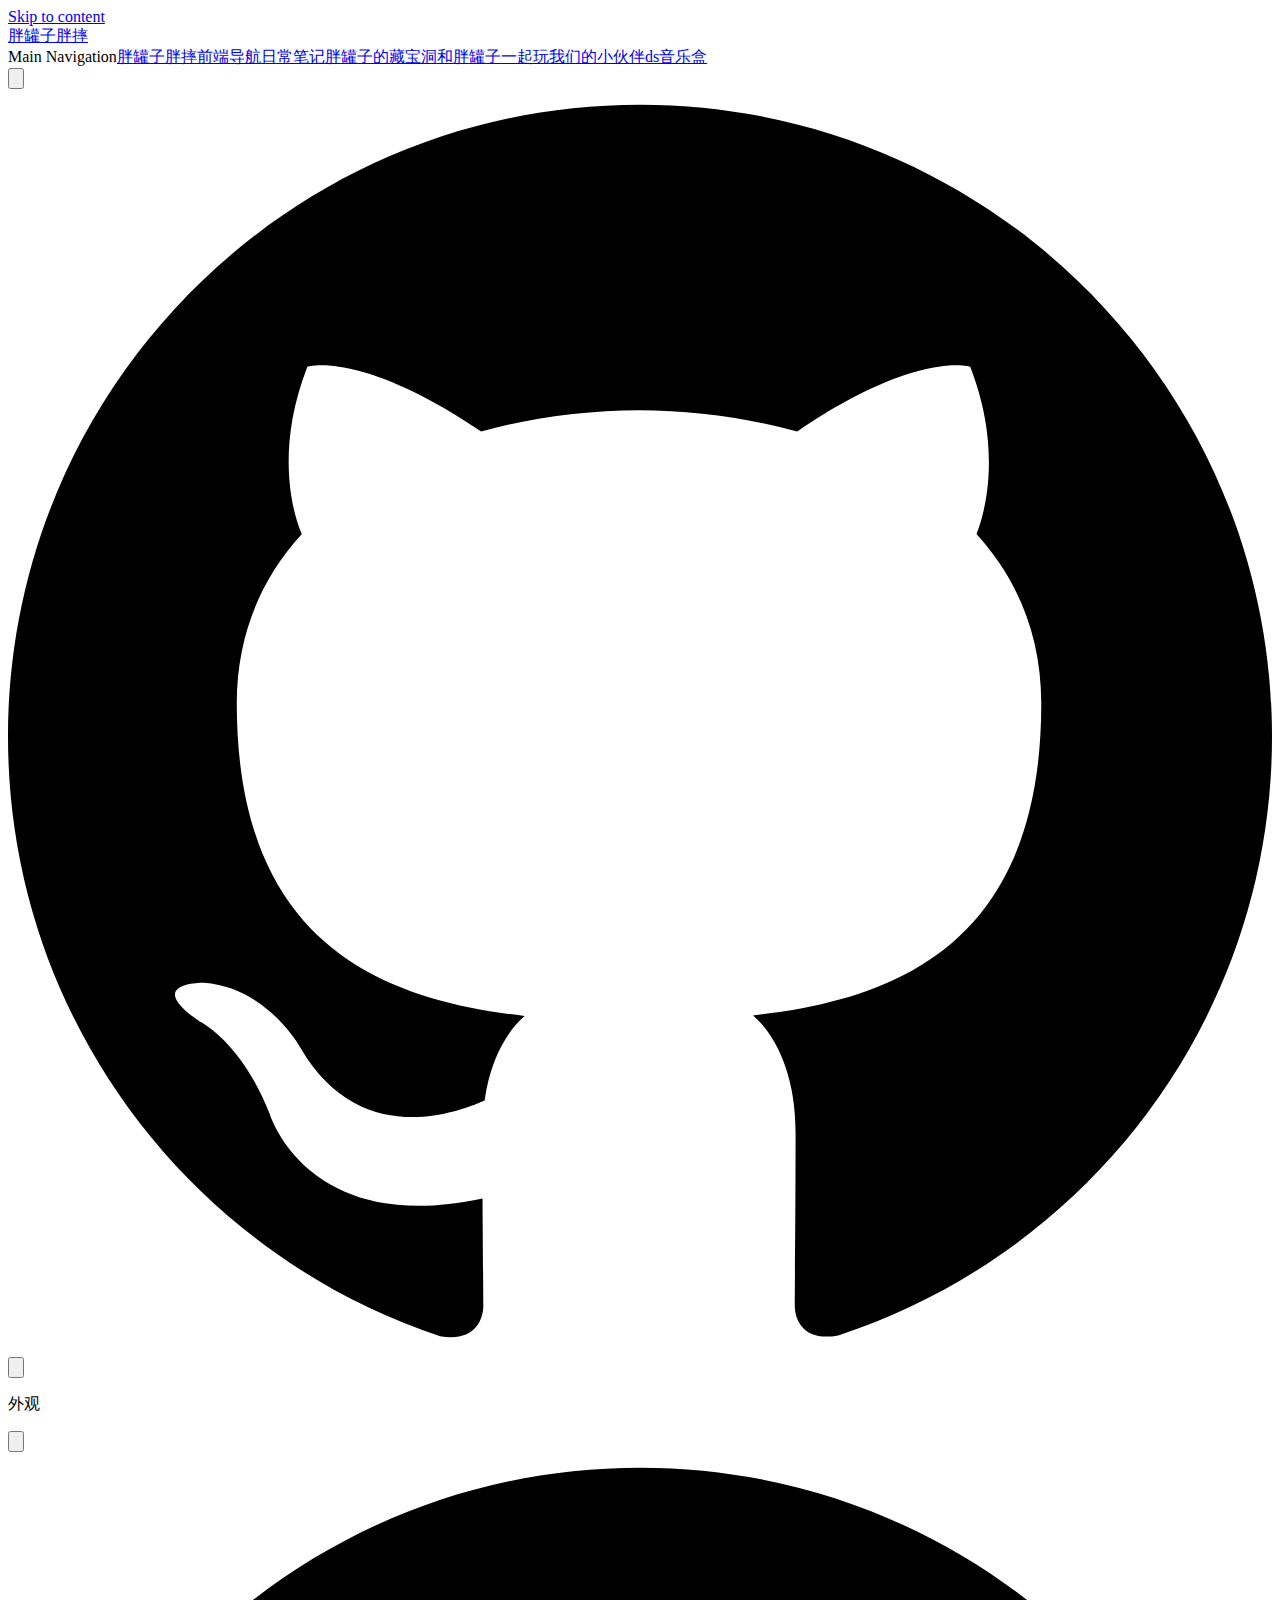
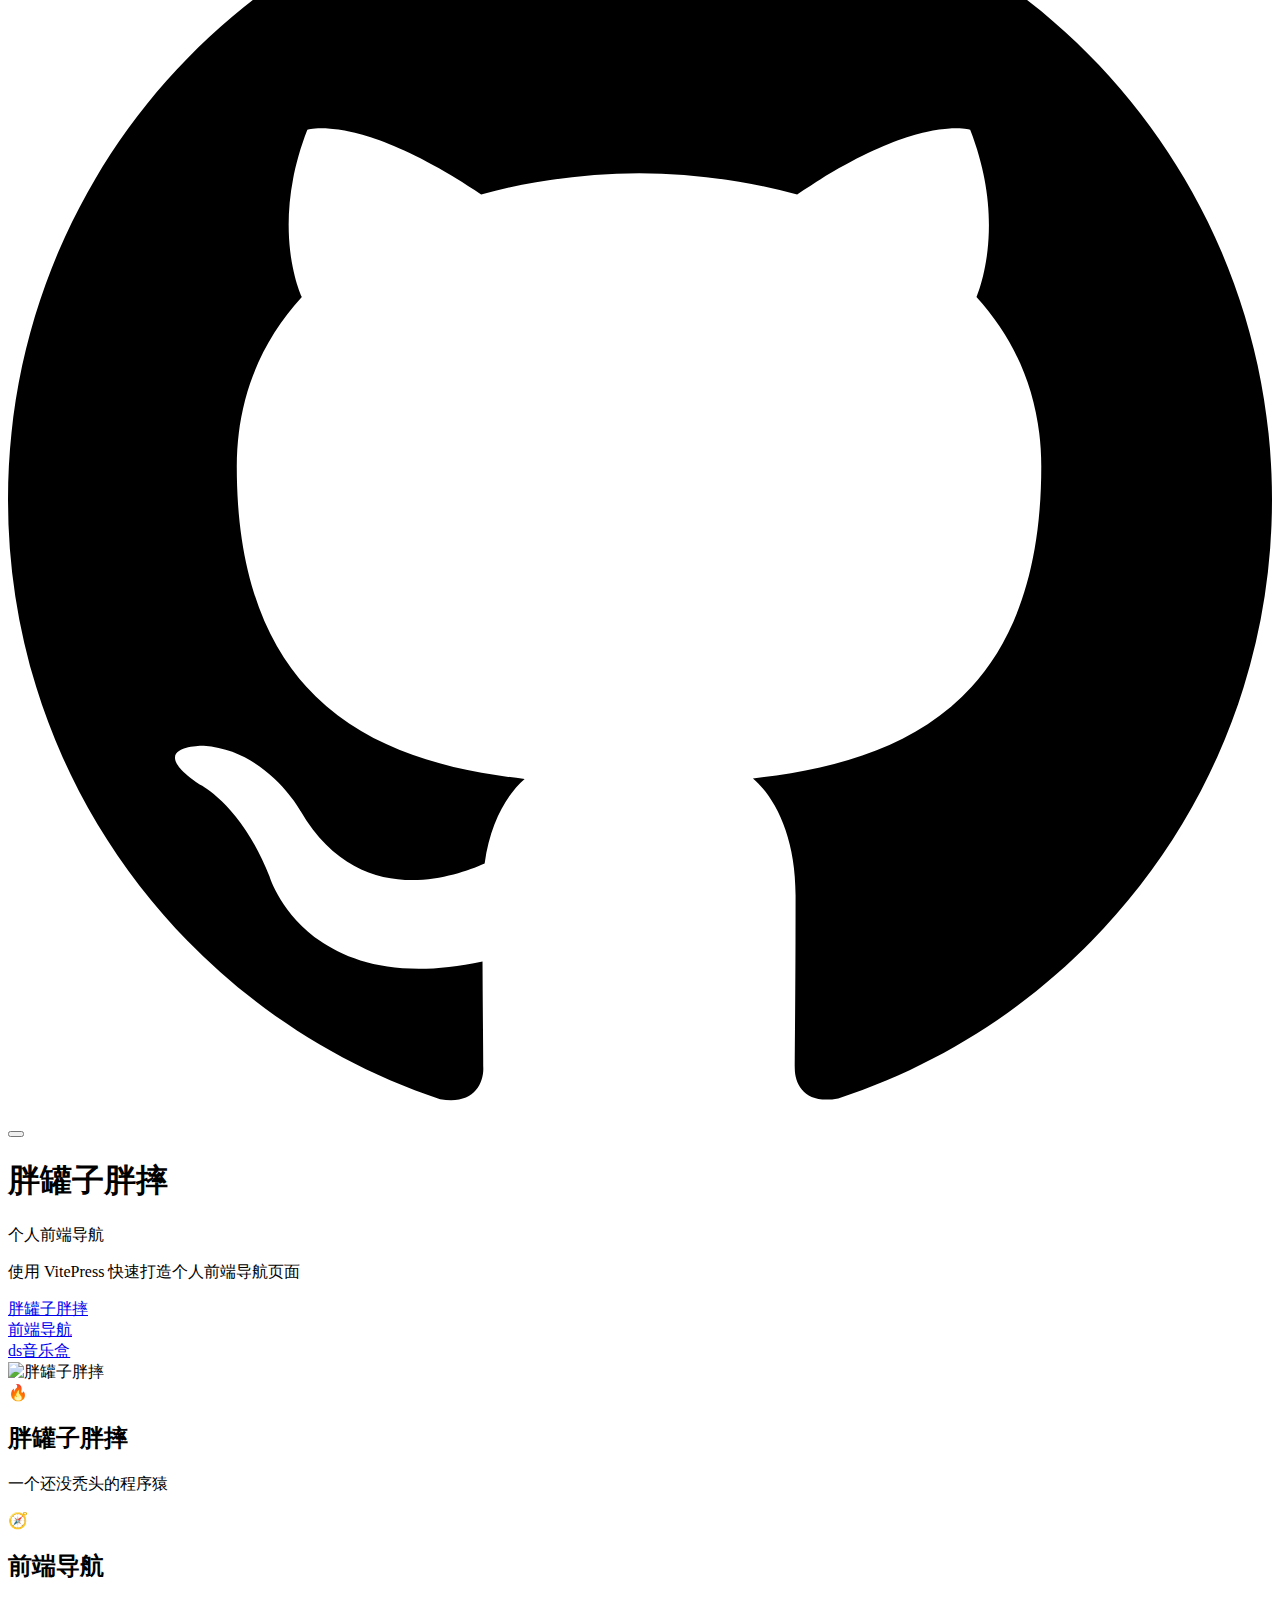
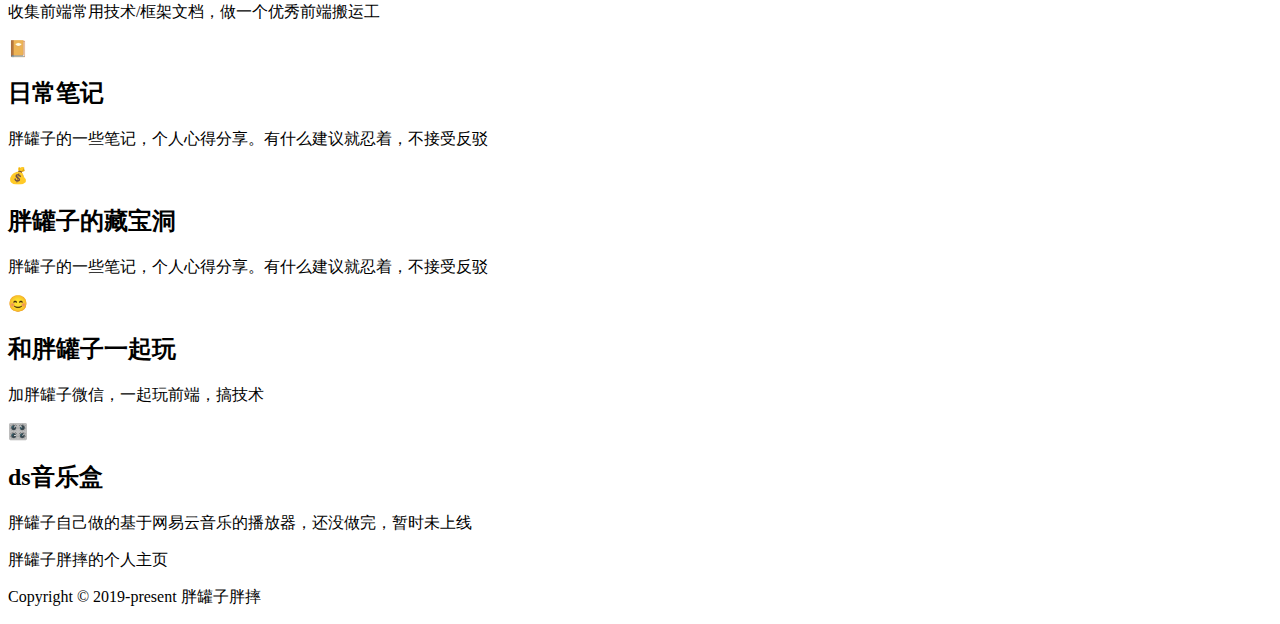
==== commit 3e8e2a97: "v1.0.0" ====
--- a/index.html
+++ b/index.html
@@ -5,17 +5,17 @@
     <meta name="viewport" content="width=device-width,initial-scale=1">
     <title>胖罐子胖摔 | 胖罐子胖摔</title>
     <meta name="description" content="胖罐子胖摔的个人主页">
-    <link rel="preload stylesheet" href="/assets/style.12e2dd82.css" as="style">
-    <link rel="modulepreload" href="/assets/app.fdc96775.js">
-    <link rel="modulepreload" href="/assets/index.md.bc9b600c.lean.js">
+    <link rel="preload stylesheet" href="/DreamHub.github.io/assets/style.f061be16.css" as="style">
+    <link rel="modulepreload" href="/DreamHub.github.io/assets/app.bdc58c08.js">
+    <link rel="modulepreload" href="/DreamHub.github.io/assets/index.md.18d713f2.lean.js">
     
     <link rel="icon" href="https://pic.imgdb.cn/item/6403e719f144a01007bf545d.png">
   <script id="check-dark-light">(()=>{const e=localStorage.getItem("vitepress-theme-appearance")||"",a=window.matchMedia("(prefers-color-scheme: dark)").matches;(!e||e==="auto"?a:e==="dark")&&document.documentElement.classList.add("dark")})();</script>
   </head>
   <body>
-    <div id="app"><div class="Layout" data-v-679b8132><!--[--><!--]--><!--[--><span tabindex="-1" data-v-c9a4723c></span><a href="#VPContent" class="VPSkipLink visually-hidden" data-v-c9a4723c> Skip to content </a><!--]--><!----><header class="VPNav" data-v-679b8132 data-v-7802284f><div class="VPNavBar" data-v-7802284f data-v-97e6d935><div class="container" data-v-97e6d935><div class="title" data-v-97e6d935><div class="VPNavBarTitle" data-v-97e6d935 data-v-a42cab75><a class="title" href="/" data-v-a42cab75><!--[--><!--]--><!--[--><img class="VPImage logo" src="https://pic.imgdb.cn/item/6403e719f144a01007bf545d.png" alt data-v-2946f757><!--]--><!--[-->胖罐子胖摔<!--]--><!--[--><!--]--></a></div></div><div class="content" data-v-97e6d935><div class="curtain" data-v-97e6d935></div><div class="content-body" data-v-97e6d935><!--[--><!--]--><!----><nav aria-labelledby="main-nav-aria-label" class="VPNavBarMenu menu" data-v-97e6d935 data-v-7a8bd467><span id="main-nav-aria-label" class="visually-hidden" data-v-7a8bd467>Main Navigation</span><!--[--><!--[--><a class="VPLink link VPNavBarMenuLink" href="/mine/index.html" data-v-7a8bd467 data-v-ab434766 data-v-702ee2b0><!--[-->胖罐子胖摔<!--]--><!----></a><!--]--><!--[--><a class="VPLink link VPNavBarMenuLink" href="/navigation/index.html" data-v-7a8bd467 data-v-ab434766 data-v-702ee2b0><!--[-->前端导航<!--]--><!----></a><!--]--><!--[--><a class="VPLink link VPNavBarMenuLink" href="/note/" data-v-7a8bd467 data-v-ab434766 data-v-702ee2b0><!--[-->日常笔记<!--]--><!----></a><!--]--><!--[--><a class="VPLink link VPNavBarMenuLink" href="/warehouse/" data-v-7a8bd467 data-v-ab434766 data-v-702ee2b0><!--[-->胖罐子的藏宝洞<!--]--><!----></a><!--]--><!--[--><a class="VPLink link VPNavBarMenuLink" href="/links/QRcode.html" data-v-7a8bd467 data-v-ab434766 data-v-702ee2b0><!--[-->和胖罐子一起玩<!--]--><!----></a><!--]--><!--[--><a class="VPLink link VPNavBarMenuLink" href="/team/index.html" data-v-7a8bd467 data-v-ab434766 data-v-702ee2b0><!--[-->我们的小伙伴<!--]--><!----></a><!--]--><!--[--><a class="VPLink link VPNavBarMenuLink" href="/music/index.html" data-v-7a8bd467 data-v-ab434766 data-v-702ee2b0><!--[-->ds音乐盒<!--]--><!----></a><!--]--><!--]--></nav><!----><div class="VPNavBarAppearance appearance" data-v-97e6d935 data-v-75c7349e><button class="VPSwitch VPSwitchAppearance" type="button" role="switch" aria-label="toggle dark mode" aria-checked="false" data-v-75c7349e data-v-db6152ee data-v-adc49377><span class="check" data-v-adc49377><span class="icon" data-v-adc49377><!--[--><svg xmlns="http://www.w3.org/2000/svg" aria-hidden="true" focusable="false" viewbox="0 0 24 24" class="sun" data-v-db6152ee><path d="M12,18c-3.3,0-6-2.7-6-6s2.7-6,6-6s6,2.7,6,6S15.3,18,12,18zM12,8c-2.2,0-4,1.8-4,4c0,2.2,1.8,4,4,4c2.2,0,4-1.8,4-4C16,9.8,14.2,8,12,8z"></path><path d="M12,4c-0.6,0-1-0.4-1-1V1c0-0.6,0.4-1,1-1s1,0.4,1,1v2C13,3.6,12.6,4,12,4z"></path><path d="M12,24c-0.6,0-1-0.4-1-1v-2c0-0.6,0.4-1,1-1s1,0.4,1,1v2C13,23.6,12.6,24,12,24z"></path><path d="M5.6,6.6c-0.3,0-0.5-0.1-0.7-0.3L3.5,4.9c-0.4-0.4-0.4-1,0-1.4s1-0.4,1.4,0l1.4,1.4c0.4,0.4,0.4,1,0,1.4C6.2,6.5,5.9,6.6,5.6,6.6z"></path><path d="M19.8,20.8c-0.3,0-0.5-0.1-0.7-0.3l-1.4-1.4c-0.4-0.4-0.4-1,0-1.4s1-0.4,1.4,0l1.4,1.4c0.4,0.4,0.4,1,0,1.4C20.3,20.7,20,20.8,19.8,20.8z"></path><path d="M3,13H1c-0.6,0-1-0.4-1-1s0.4-1,1-1h2c0.6,0,1,0.4,1,1S3.6,13,3,13z"></path><path d="M23,13h-2c-0.6,0-1-0.4-1-1s0.4-1,1-1h2c0.6,0,1,0.4,1,1S23.6,13,23,13z"></path><path d="M4.2,20.8c-0.3,0-0.5-0.1-0.7-0.3c-0.4-0.4-0.4-1,0-1.4l1.4-1.4c0.4-0.4,1-0.4,1.4,0s0.4,1,0,1.4l-1.4,1.4C4.7,20.7,4.5,20.8,4.2,20.8z"></path><path d="M18.4,6.6c-0.3,0-0.5-0.1-0.7-0.3c-0.4-0.4-0.4-1,0-1.4l1.4-1.4c0.4-0.4,1-0.4,1.4,0s0.4,1,0,1.4l-1.4,1.4C18.9,6.5,18.6,6.6,18.4,6.6z"></path></svg><svg xmlns="http://www.w3.org/2000/svg" aria-hidden="true" focusable="false" viewbox="0 0 24 24" class="moon" data-v-db6152ee><path d="M12.1,22c-0.3,0-0.6,0-0.9,0c-5.5-0.5-9.5-5.4-9-10.9c0.4-4.8,4.2-8.6,9-9c0.4,0,0.8,0.2,1,0.5c0.2,0.3,0.2,0.8-0.1,1.1c-2,2.7-1.4,6.4,1.3,8.4c2.1,1.6,5,1.6,7.1,0c0.3-0.2,0.7-0.3,1.1-0.1c0.3,0.2,0.5,0.6,0.5,1c-0.2,2.7-1.5,5.1-3.6,6.8C16.6,21.2,14.4,22,12.1,22zM9.3,4.4c-2.9,1-5,3.6-5.2,6.8c-0.4,4.4,2.8,8.3,7.2,8.7c2.1,0.2,4.2-0.4,5.8-1.8c1.1-0.9,1.9-2.1,2.4-3.4c-2.5,0.9-5.3,0.5-7.5-1.1C9.2,11.4,8.1,7.7,9.3,4.4z"></path></svg><!--]--></span></span></button></div><div class="VPSocialLinks VPNavBarSocialLinks social-links" data-v-97e6d935 data-v-c0416bf5 data-v-c954d24e><!--[--><a class="VPSocialLink" href="https://github.com/gumingWu/vitepress-fun" target="_blank" rel="noopener" data-v-c954d24e data-v-fe4af0fa><svg role="img" viewBox="0 0 24 24" xmlns="http://www.w3.org/2000/svg"><title>GitHub</title><path d="M12 .297c-6.63 0-12 5.373-12 12 0 5.303 3.438 9.8 8.205 11.385.6.113.82-.258.82-.577 0-.285-.01-1.04-.015-2.04-3.338.724-4.042-1.61-4.042-1.61C4.422 18.07 3.633 17.7 3.633 17.7c-1.087-.744.084-.729.084-.729 1.205.084 1.838 1.236 1.838 1.236 1.07 1.835 2.809 1.305 3.495.998.108-.776.417-1.305.76-1.605-2.665-.3-5.466-1.332-5.466-5.93 0-1.31.465-2.38 1.235-3.22-.135-.303-.54-1.523.105-3.176 0 0 1.005-.322 3.3 1.23.96-.267 1.98-.399 3-.405 1.02.006 2.04.138 3 .405 2.28-1.552 3.285-1.23 3.285-1.23.645 1.653.24 2.873.12 3.176.765.84 1.23 1.91 1.23 3.22 0 4.61-2.805 5.625-5.475 5.92.42.36.81 1.096.81 2.22 0 1.606-.015 2.896-.015 3.286 0 .315.21.69.825.57C20.565 22.092 24 17.592 24 12.297c0-6.627-5.373-12-12-12"/></svg></a><!--]--></div><div class="VPFlyout VPNavBarExtra extra" data-v-97e6d935 data-v-a7780c4d data-v-fc416987><button type="button" class="button" aria-haspopup="true" aria-expanded="false" aria-label="extra navigation" data-v-fc416987><svg xmlns="http://www.w3.org/2000/svg" aria-hidden="true" focusable="false" viewbox="0 0 24 24" class="icon" data-v-fc416987><circle cx="12" cy="12" r="2"></circle><circle cx="19" cy="12" r="2"></circle><circle cx="5" cy="12" r="2"></circle></svg></button><div class="menu" data-v-fc416987><div class="VPMenu" data-v-fc416987 data-v-848cc32b><!----><!--[--><!--[--><!----><div class="group" data-v-a7780c4d><div class="item appearance" data-v-a7780c4d><p class="label" data-v-a7780c4d>外观</p><div class="appearance-action" data-v-a7780c4d><button class="VPSwitch VPSwitchAppearance" type="button" role="switch" aria-label="toggle dark mode" aria-checked="false" data-v-a7780c4d data-v-db6152ee data-v-adc49377><span class="check" data-v-adc49377><span class="icon" data-v-adc49377><!--[--><svg xmlns="http://www.w3.org/2000/svg" aria-hidden="true" focusable="false" viewbox="0 0 24 24" class="sun" data-v-db6152ee><path d="M12,18c-3.3,0-6-2.7-6-6s2.7-6,6-6s6,2.7,6,6S15.3,18,12,18zM12,8c-2.2,0-4,1.8-4,4c0,2.2,1.8,4,4,4c2.2,0,4-1.8,4-4C16,9.8,14.2,8,12,8z"></path><path d="M12,4c-0.6,0-1-0.4-1-1V1c0-0.6,0.4-1,1-1s1,0.4,1,1v2C13,3.6,12.6,4,12,4z"></path><path d="M12,24c-0.6,0-1-0.4-1-1v-2c0-0.6,0.4-1,1-1s1,0.4,1,1v2C13,23.6,12.6,24,12,24z"></path><path d="M5.6,6.6c-0.3,0-0.5-0.1-0.7-0.3L3.5,4.9c-0.4-0.4-0.4-1,0-1.4s1-0.4,1.4,0l1.4,1.4c0.4,0.4,0.4,1,0,1.4C6.2,6.5,5.9,6.6,5.6,6.6z"></path><path d="M19.8,20.8c-0.3,0-0.5-0.1-0.7-0.3l-1.4-1.4c-0.4-0.4-0.4-1,0-1.4s1-0.4,1.4,0l1.4,1.4c0.4,0.4,0.4,1,0,1.4C20.3,20.7,20,20.8,19.8,20.8z"></path><path d="M3,13H1c-0.6,0-1-0.4-1-1s0.4-1,1-1h2c0.6,0,1,0.4,1,1S3.6,13,3,13z"></path><path d="M23,13h-2c-0.6,0-1-0.4-1-1s0.4-1,1-1h2c0.6,0,1,0.4,1,1S23.6,13,23,13z"></path><path d="M4.2,20.8c-0.3,0-0.5-0.1-0.7-0.3c-0.4-0.4-0.4-1,0-1.4l1.4-1.4c0.4-0.4,1-0.4,1.4,0s0.4,1,0,1.4l-1.4,1.4C4.7,20.7,4.5,20.8,4.2,20.8z"></path><path d="M18.4,6.6c-0.3,0-0.5-0.1-0.7-0.3c-0.4-0.4-0.4-1,0-1.4l1.4-1.4c0.4-0.4,1-0.4,1.4,0s0.4,1,0,1.4l-1.4,1.4C18.9,6.5,18.6,6.6,18.4,6.6z"></path></svg><svg xmlns="http://www.w3.org/2000/svg" aria-hidden="true" focusable="false" viewbox="0 0 24 24" class="moon" data-v-db6152ee><path d="M12.1,22c-0.3,0-0.6,0-0.9,0c-5.5-0.5-9.5-5.4-9-10.9c0.4-4.8,4.2-8.6,9-9c0.4,0,0.8,0.2,1,0.5c0.2,0.3,0.2,0.8-0.1,1.1c-2,2.7-1.4,6.4,1.3,8.4c2.1,1.6,5,1.6,7.1,0c0.3-0.2,0.7-0.3,1.1-0.1c0.3,0.2,0.5,0.6,0.5,1c-0.2,2.7-1.5,5.1-3.6,6.8C16.6,21.2,14.4,22,12.1,22zM9.3,4.4c-2.9,1-5,3.6-5.2,6.8c-0.4,4.4,2.8,8.3,7.2,8.7c2.1,0.2,4.2-0.4,5.8-1.8c1.1-0.9,1.9-2.1,2.4-3.4c-2.5,0.9-5.3,0.5-7.5-1.1C9.2,11.4,8.1,7.7,9.3,4.4z"></path></svg><!--]--></span></span></button></div></div></div><div class="group" data-v-a7780c4d><div class="item social-links" data-v-a7780c4d><div class="VPSocialLinks social-links-list" data-v-a7780c4d data-v-c954d24e><!--[--><a class="VPSocialLink" href="https://github.com/gumingWu/vitepress-fun" target="_blank" rel="noopener" data-v-c954d24e data-v-fe4af0fa><svg role="img" viewBox="0 0 24 24" xmlns="http://www.w3.org/2000/svg"><title>GitHub</title><path d="M12 .297c-6.63 0-12 5.373-12 12 0 5.303 3.438 9.8 8.205 11.385.6.113.82-.258.82-.577 0-.285-.01-1.04-.015-2.04-3.338.724-4.042-1.61-4.042-1.61C4.422 18.07 3.633 17.7 3.633 17.7c-1.087-.744.084-.729.084-.729 1.205.084 1.838 1.236 1.838 1.236 1.07 1.835 2.809 1.305 3.495.998.108-.776.417-1.305.76-1.605-2.665-.3-5.466-1.332-5.466-5.93 0-1.31.465-2.38 1.235-3.22-.135-.303-.54-1.523.105-3.176 0 0 1.005-.322 3.3 1.23.96-.267 1.98-.399 3-.405 1.02.006 2.04.138 3 .405 2.28-1.552 3.285-1.23 3.285-1.23.645 1.653.24 2.873.12 3.176.765.84 1.23 1.91 1.23 3.22 0 4.61-2.805 5.625-5.475 5.92.42.36.81 1.096.81 2.22 0 1.606-.015 2.896-.015 3.286 0 .315.21.69.825.57C20.565 22.092 24 17.592 24 12.297c0-6.627-5.373-12-12-12"/></svg></a><!--]--></div></div></div><!--]--><!--]--></div></div></div><!--[--><!--]--><button type="button" class="VPNavBarHamburger hamburger" aria-label="mobile navigation" aria-expanded="false" aria-controls="VPNavScreen" data-v-97e6d935 data-v-33349e64><span class="container" data-v-33349e64><span class="top" data-v-33349e64></span><span class="middle" data-v-33349e64></span><span class="bottom" data-v-33349e64></span></span></button></div></div></div></div><!----></header><!----><!----><div class="VPContent is-home" id="VPContent" data-v-679b8132 data-v-488d29ff><div class="VPHome" data-v-488d29ff data-v-c77168bb><!--[--><!--]--><div class="VPHero has-image VPHomeHero" data-v-c77168bb data-v-6a1651c4><div class="container" data-v-6a1651c4><div class="main" data-v-6a1651c4><h1 class="name" data-v-6a1651c4><span class="clip" data-v-6a1651c4>胖罐子胖摔</span></h1><p class="text" data-v-6a1651c4>个人前端导航</p><p class="tagline" data-v-6a1651c4>使用 VitePress 快速打造个人前端导航页面</p><div class="actions" data-v-6a1651c4><!--[--><div class="action" data-v-6a1651c4><a class="VPButton medium brand" href="/mine/index.html" data-v-6a1651c4 data-v-2f72865f>胖罐子胖摔</a></div><div class="action" data-v-6a1651c4><a class="VPButton medium alt" href="/navigation/index.html" data-v-6a1651c4 data-v-2f72865f>前端导航</a></div><div class="action" data-v-6a1651c4><a class="VPButton medium alt" href="/music/index.html" data-v-6a1651c4 data-v-2f72865f>ds音乐盒</a></div><!--]--></div></div><div class="image" data-v-6a1651c4><div class="image-container" data-v-6a1651c4><div class="image-bg" data-v-6a1651c4></div><!--[--><!--[--><img class="VPImage image-src" src="https://pic.imgdb.cn/item/6403e719f144a01007bf545d.png" alt="胖罐子胖摔" data-v-2946f757><!--]--><!--]--></div></div></div></div><!--[--><!--]--><!--[--><!--]--><div class="VPFeatures VPHomeFeatures" data-v-c77168bb data-v-dd66d40b><div class="container" data-v-dd66d40b><div class="items" data-v-dd66d40b><!--[--><div class="grid-6 item" data-v-dd66d40b><span class="VPLink VPFeature" data-v-dd66d40b data-v-96cf68f7 data-v-702ee2b0><!--[--><article class="box" data-v-96cf68f7><div class="icon" data-v-96cf68f7>🔥</div><h2 class="title" data-v-96cf68f7>胖罐子胖摔</h2><p class="details" data-v-96cf68f7>一个还没秃头的程序猿</p><!----></article><!--]--><!----></span></div><div class="grid-6 item" data-v-dd66d40b><span class="VPLink VPFeature" data-v-dd66d40b data-v-96cf68f7 data-v-702ee2b0><!--[--><article class="box" data-v-96cf68f7><div class="icon" data-v-96cf68f7>🧭</div><h2 class="title" data-v-96cf68f7>前端导航</h2><p class="details" data-v-96cf68f7>收集前端常用技术/框架文档，做一个优秀前端搬运工</p><!----></article><!--]--><!----></span></div><div class="grid-6 item" data-v-dd66d40b><span class="VPLink VPFeature" data-v-dd66d40b data-v-96cf68f7 data-v-702ee2b0><!--[--><article class="box" data-v-96cf68f7><div class="icon" data-v-96cf68f7>📔</div><h2 class="title" data-v-96cf68f7>日常笔记</h2><p class="details" data-v-96cf68f7>胖罐子的一些笔记，个人心得分享。有什么建议就忍着，不接受反驳</p><!----></article><!--]--><!----></span></div><div class="grid-6 item" data-v-dd66d40b><span class="VPLink VPFeature" data-v-dd66d40b data-v-96cf68f7 data-v-702ee2b0><!--[--><article class="box" data-v-96cf68f7><div class="icon" data-v-96cf68f7>💰</div><h2 class="title" data-v-96cf68f7>胖罐子的藏宝洞</h2><p class="details" data-v-96cf68f7>胖罐子的一些笔记，个人心得分享。有什么建议就忍着，不接受反驳</p><!----></article><!--]--><!----></span></div><div class="grid-6 item" data-v-dd66d40b><span class="VPLink VPFeature" data-v-dd66d40b data-v-96cf68f7 data-v-702ee2b0><!--[--><article class="box" data-v-96cf68f7><div class="icon" data-v-96cf68f7>😊</div><h2 class="title" data-v-96cf68f7>和胖罐子一起玩</h2><p class="details" data-v-96cf68f7>加胖罐子微信，一起玩前端，搞技术</p><!----></article><!--]--><!----></span></div><div class="grid-6 item" data-v-dd66d40b><span class="VPLink VPFeature" data-v-dd66d40b data-v-96cf68f7 data-v-702ee2b0><!--[--><article class="box" data-v-96cf68f7><div class="icon" data-v-96cf68f7>🎛️</div><h2 class="title" data-v-96cf68f7>ds音乐盒</h2><p class="details" data-v-96cf68f7>胖罐子自己做的基于网易云音乐的播放器，还没做完，暂时未上线</p><!----></article><!--]--><!----></span></div><!--]--></div></div></div><!--[--><!--]--><div style="position:relative;" data-v-c77168bb><div></div></div></div></div><footer class="VPFooter" data-v-679b8132 data-v-d92bc419><div class="container" data-v-d92bc419><p class="message" data-v-d92bc419>胖罐子胖摔的个人主页</p><p class="copyright" data-v-d92bc419>Copyright © 2019-present 胖罐子胖摔</p></div></footer><!--[--><!--]--></div></div>
-    <script>__VP_HASH_MAP__ = JSON.parse("{\"note_index.md\":\"9f96277b\",\"index.md\":\"bc9b600c\",\"links_qrcode.md\":\"e1c14b87\",\"warehouse_index.md\":\"262fb6ff\",\"mine_index.md\":\"edd20bd4\",\"music_index.md\":\"b4399d51\",\"note_1.md\":\"5592d503\",\"team_index.md\":\"278939b2\",\"navigation_index.md\":\"7520fcfa\"}")</script>
-    <script type="module" async src="/assets/app.fdc96775.js"></script>
+    <div id="app"><div class="Layout" data-v-679b8132><!--[--><!--]--><!--[--><span tabindex="-1" data-v-c9a4723c></span><a href="#VPContent" class="VPSkipLink visually-hidden" data-v-c9a4723c> Skip to content </a><!--]--><!----><header class="VPNav" data-v-679b8132 data-v-7802284f><div class="VPNavBar" data-v-7802284f data-v-97e6d935><div class="container" data-v-97e6d935><div class="title" data-v-97e6d935><div class="VPNavBarTitle" data-v-97e6d935 data-v-a42cab75><a class="title" href="/DreamHub.github.io/" data-v-a42cab75><!--[--><!--]--><!--[--><img class="VPImage logo" src="https://pic.imgdb.cn/item/6403e719f144a01007bf545d.png" alt data-v-2946f757><!--]--><!--[-->胖罐子胖摔<!--]--><!--[--><!--]--></a></div></div><div class="content" data-v-97e6d935><div class="curtain" data-v-97e6d935></div><div class="content-body" data-v-97e6d935><!--[--><!--]--><!----><nav aria-labelledby="main-nav-aria-label" class="VPNavBarMenu menu" data-v-97e6d935 data-v-7a8bd467><span id="main-nav-aria-label" class="visually-hidden" data-v-7a8bd467>Main Navigation</span><!--[--><!--[--><a class="VPLink link VPNavBarMenuLink" href="/DreamHub.github.io/mine/index.html" data-v-7a8bd467 data-v-ab434766 data-v-702ee2b0><!--[-->胖罐子胖摔<!--]--><!----></a><!--]--><!--[--><a class="VPLink link VPNavBarMenuLink" href="/DreamHub.github.io/navigation/index.html" data-v-7a8bd467 data-v-ab434766 data-v-702ee2b0><!--[-->前端导航<!--]--><!----></a><!--]--><!--[--><a class="VPLink link VPNavBarMenuLink" href="/DreamHub.github.io/note/" data-v-7a8bd467 data-v-ab434766 data-v-702ee2b0><!--[-->日常笔记<!--]--><!----></a><!--]--><!--[--><a class="VPLink link VPNavBarMenuLink" href="/DreamHub.github.io/warehouse/" data-v-7a8bd467 data-v-ab434766 data-v-702ee2b0><!--[-->胖罐子的藏宝洞<!--]--><!----></a><!--]--><!--[--><a class="VPLink link VPNavBarMenuLink" href="/DreamHub.github.io/links/QRcode.html" data-v-7a8bd467 data-v-ab434766 data-v-702ee2b0><!--[-->和胖罐子一起玩<!--]--><!----></a><!--]--><!--[--><a class="VPLink link VPNavBarMenuLink" href="/DreamHub.github.io/team/index.html" data-v-7a8bd467 data-v-ab434766 data-v-702ee2b0><!--[-->我们的小伙伴<!--]--><!----></a><!--]--><!--[--><a class="VPLink link VPNavBarMenuLink" href="/DreamHub.github.io/music/index.html" data-v-7a8bd467 data-v-ab434766 data-v-702ee2b0><!--[-->ds音乐盒<!--]--><!----></a><!--]--><!--]--></nav><!----><div class="VPNavBarAppearance appearance" data-v-97e6d935 data-v-75c7349e><button class="VPSwitch VPSwitchAppearance" type="button" role="switch" aria-label="toggle dark mode" aria-checked="false" data-v-75c7349e data-v-db6152ee data-v-adc49377><span class="check" data-v-adc49377><span class="icon" data-v-adc49377><!--[--><svg xmlns="http://www.w3.org/2000/svg" aria-hidden="true" focusable="false" viewbox="0 0 24 24" class="sun" data-v-db6152ee><path d="M12,18c-3.3,0-6-2.7-6-6s2.7-6,6-6s6,2.7,6,6S15.3,18,12,18zM12,8c-2.2,0-4,1.8-4,4c0,2.2,1.8,4,4,4c2.2,0,4-1.8,4-4C16,9.8,14.2,8,12,8z"></path><path d="M12,4c-0.6,0-1-0.4-1-1V1c0-0.6,0.4-1,1-1s1,0.4,1,1v2C13,3.6,12.6,4,12,4z"></path><path d="M12,24c-0.6,0-1-0.4-1-1v-2c0-0.6,0.4-1,1-1s1,0.4,1,1v2C13,23.6,12.6,24,12,24z"></path><path d="M5.6,6.6c-0.3,0-0.5-0.1-0.7-0.3L3.5,4.9c-0.4-0.4-0.4-1,0-1.4s1-0.4,1.4,0l1.4,1.4c0.4,0.4,0.4,1,0,1.4C6.2,6.5,5.9,6.6,5.6,6.6z"></path><path d="M19.8,20.8c-0.3,0-0.5-0.1-0.7-0.3l-1.4-1.4c-0.4-0.4-0.4-1,0-1.4s1-0.4,1.4,0l1.4,1.4c0.4,0.4,0.4,1,0,1.4C20.3,20.7,20,20.8,19.8,20.8z"></path><path d="M3,13H1c-0.6,0-1-0.4-1-1s0.4-1,1-1h2c0.6,0,1,0.4,1,1S3.6,13,3,13z"></path><path d="M23,13h-2c-0.6,0-1-0.4-1-1s0.4-1,1-1h2c0.6,0,1,0.4,1,1S23.6,13,23,13z"></path><path d="M4.2,20.8c-0.3,0-0.5-0.1-0.7-0.3c-0.4-0.4-0.4-1,0-1.4l1.4-1.4c0.4-0.4,1-0.4,1.4,0s0.4,1,0,1.4l-1.4,1.4C4.7,20.7,4.5,20.8,4.2,20.8z"></path><path d="M18.4,6.6c-0.3,0-0.5-0.1-0.7-0.3c-0.4-0.4-0.4-1,0-1.4l1.4-1.4c0.4-0.4,1-0.4,1.4,0s0.4,1,0,1.4l-1.4,1.4C18.9,6.5,18.6,6.6,18.4,6.6z"></path></svg><svg xmlns="http://www.w3.org/2000/svg" aria-hidden="true" focusable="false" viewbox="0 0 24 24" class="moon" data-v-db6152ee><path d="M12.1,22c-0.3,0-0.6,0-0.9,0c-5.5-0.5-9.5-5.4-9-10.9c0.4-4.8,4.2-8.6,9-9c0.4,0,0.8,0.2,1,0.5c0.2,0.3,0.2,0.8-0.1,1.1c-2,2.7-1.4,6.4,1.3,8.4c2.1,1.6,5,1.6,7.1,0c0.3-0.2,0.7-0.3,1.1-0.1c0.3,0.2,0.5,0.6,0.5,1c-0.2,2.7-1.5,5.1-3.6,6.8C16.6,21.2,14.4,22,12.1,22zM9.3,4.4c-2.9,1-5,3.6-5.2,6.8c-0.4,4.4,2.8,8.3,7.2,8.7c2.1,0.2,4.2-0.4,5.8-1.8c1.1-0.9,1.9-2.1,2.4-3.4c-2.5,0.9-5.3,0.5-7.5-1.1C9.2,11.4,8.1,7.7,9.3,4.4z"></path></svg><!--]--></span></span></button></div><div class="VPSocialLinks VPNavBarSocialLinks social-links" data-v-97e6d935 data-v-c0416bf5 data-v-c954d24e><!--[--><a class="VPSocialLink" href="https://github.com/gumingWu/vitepress-fun" target="_blank" rel="noopener" data-v-c954d24e data-v-fe4af0fa><svg role="img" viewBox="0 0 24 24" xmlns="http://www.w3.org/2000/svg"><title>GitHub</title><path d="M12 .297c-6.63 0-12 5.373-12 12 0 5.303 3.438 9.8 8.205 11.385.6.113.82-.258.82-.577 0-.285-.01-1.04-.015-2.04-3.338.724-4.042-1.61-4.042-1.61C4.422 18.07 3.633 17.7 3.633 17.7c-1.087-.744.084-.729.084-.729 1.205.084 1.838 1.236 1.838 1.236 1.07 1.835 2.809 1.305 3.495.998.108-.776.417-1.305.76-1.605-2.665-.3-5.466-1.332-5.466-5.93 0-1.31.465-2.38 1.235-3.22-.135-.303-.54-1.523.105-3.176 0 0 1.005-.322 3.3 1.23.96-.267 1.98-.399 3-.405 1.02.006 2.04.138 3 .405 2.28-1.552 3.285-1.23 3.285-1.23.645 1.653.24 2.873.12 3.176.765.84 1.23 1.91 1.23 3.22 0 4.61-2.805 5.625-5.475 5.92.42.36.81 1.096.81 2.22 0 1.606-.015 2.896-.015 3.286 0 .315.21.69.825.57C20.565 22.092 24 17.592 24 12.297c0-6.627-5.373-12-12-12"/></svg></a><!--]--></div><div class="VPFlyout VPNavBarExtra extra" data-v-97e6d935 data-v-a7780c4d data-v-fc416987><button type="button" class="button" aria-haspopup="true" aria-expanded="false" aria-label="extra navigation" data-v-fc416987><svg xmlns="http://www.w3.org/2000/svg" aria-hidden="true" focusable="false" viewbox="0 0 24 24" class="icon" data-v-fc416987><circle cx="12" cy="12" r="2"></circle><circle cx="19" cy="12" r="2"></circle><circle cx="5" cy="12" r="2"></circle></svg></button><div class="menu" data-v-fc416987><div class="VPMenu" data-v-fc416987 data-v-848cc32b><!----><!--[--><!--[--><!----><div class="group" data-v-a7780c4d><div class="item appearance" data-v-a7780c4d><p class="label" data-v-a7780c4d>外观</p><div class="appearance-action" data-v-a7780c4d><button class="VPSwitch VPSwitchAppearance" type="button" role="switch" aria-label="toggle dark mode" aria-checked="false" data-v-a7780c4d data-v-db6152ee data-v-adc49377><span class="check" data-v-adc49377><span class="icon" data-v-adc49377><!--[--><svg xmlns="http://www.w3.org/2000/svg" aria-hidden="true" focusable="false" viewbox="0 0 24 24" class="sun" data-v-db6152ee><path d="M12,18c-3.3,0-6-2.7-6-6s2.7-6,6-6s6,2.7,6,6S15.3,18,12,18zM12,8c-2.2,0-4,1.8-4,4c0,2.2,1.8,4,4,4c2.2,0,4-1.8,4-4C16,9.8,14.2,8,12,8z"></path><path d="M12,4c-0.6,0-1-0.4-1-1V1c0-0.6,0.4-1,1-1s1,0.4,1,1v2C13,3.6,12.6,4,12,4z"></path><path d="M12,24c-0.6,0-1-0.4-1-1v-2c0-0.6,0.4-1,1-1s1,0.4,1,1v2C13,23.6,12.6,24,12,24z"></path><path d="M5.6,6.6c-0.3,0-0.5-0.1-0.7-0.3L3.5,4.9c-0.4-0.4-0.4-1,0-1.4s1-0.4,1.4,0l1.4,1.4c0.4,0.4,0.4,1,0,1.4C6.2,6.5,5.9,6.6,5.6,6.6z"></path><path d="M19.8,20.8c-0.3,0-0.5-0.1-0.7-0.3l-1.4-1.4c-0.4-0.4-0.4-1,0-1.4s1-0.4,1.4,0l1.4,1.4c0.4,0.4,0.4,1,0,1.4C20.3,20.7,20,20.8,19.8,20.8z"></path><path d="M3,13H1c-0.6,0-1-0.4-1-1s0.4-1,1-1h2c0.6,0,1,0.4,1,1S3.6,13,3,13z"></path><path d="M23,13h-2c-0.6,0-1-0.4-1-1s0.4-1,1-1h2c0.6,0,1,0.4,1,1S23.6,13,23,13z"></path><path d="M4.2,20.8c-0.3,0-0.5-0.1-0.7-0.3c-0.4-0.4-0.4-1,0-1.4l1.4-1.4c0.4-0.4,1-0.4,1.4,0s0.4,1,0,1.4l-1.4,1.4C4.7,20.7,4.5,20.8,4.2,20.8z"></path><path d="M18.4,6.6c-0.3,0-0.5-0.1-0.7-0.3c-0.4-0.4-0.4-1,0-1.4l1.4-1.4c0.4-0.4,1-0.4,1.4,0s0.4,1,0,1.4l-1.4,1.4C18.9,6.5,18.6,6.6,18.4,6.6z"></path></svg><svg xmlns="http://www.w3.org/2000/svg" aria-hidden="true" focusable="false" viewbox="0 0 24 24" class="moon" data-v-db6152ee><path d="M12.1,22c-0.3,0-0.6,0-0.9,0c-5.5-0.5-9.5-5.4-9-10.9c0.4-4.8,4.2-8.6,9-9c0.4,0,0.8,0.2,1,0.5c0.2,0.3,0.2,0.8-0.1,1.1c-2,2.7-1.4,6.4,1.3,8.4c2.1,1.6,5,1.6,7.1,0c0.3-0.2,0.7-0.3,1.1-0.1c0.3,0.2,0.5,0.6,0.5,1c-0.2,2.7-1.5,5.1-3.6,6.8C16.6,21.2,14.4,22,12.1,22zM9.3,4.4c-2.9,1-5,3.6-5.2,6.8c-0.4,4.4,2.8,8.3,7.2,8.7c2.1,0.2,4.2-0.4,5.8-1.8c1.1-0.9,1.9-2.1,2.4-3.4c-2.5,0.9-5.3,0.5-7.5-1.1C9.2,11.4,8.1,7.7,9.3,4.4z"></path></svg><!--]--></span></span></button></div></div></div><div class="group" data-v-a7780c4d><div class="item social-links" data-v-a7780c4d><div class="VPSocialLinks social-links-list" data-v-a7780c4d data-v-c954d24e><!--[--><a class="VPSocialLink" href="https://github.com/gumingWu/vitepress-fun" target="_blank" rel="noopener" data-v-c954d24e data-v-fe4af0fa><svg role="img" viewBox="0 0 24 24" xmlns="http://www.w3.org/2000/svg"><title>GitHub</title><path d="M12 .297c-6.63 0-12 5.373-12 12 0 5.303 3.438 9.8 8.205 11.385.6.113.82-.258.82-.577 0-.285-.01-1.04-.015-2.04-3.338.724-4.042-1.61-4.042-1.61C4.422 18.07 3.633 17.7 3.633 17.7c-1.087-.744.084-.729.084-.729 1.205.084 1.838 1.236 1.838 1.236 1.07 1.835 2.809 1.305 3.495.998.108-.776.417-1.305.76-1.605-2.665-.3-5.466-1.332-5.466-5.93 0-1.31.465-2.38 1.235-3.22-.135-.303-.54-1.523.105-3.176 0 0 1.005-.322 3.3 1.23.96-.267 1.98-.399 3-.405 1.02.006 2.04.138 3 .405 2.28-1.552 3.285-1.23 3.285-1.23.645 1.653.24 2.873.12 3.176.765.84 1.23 1.91 1.23 3.22 0 4.61-2.805 5.625-5.475 5.92.42.36.81 1.096.81 2.22 0 1.606-.015 2.896-.015 3.286 0 .315.21.69.825.57C20.565 22.092 24 17.592 24 12.297c0-6.627-5.373-12-12-12"/></svg></a><!--]--></div></div></div><!--]--><!--]--></div></div></div><!--[--><!--]--><button type="button" class="VPNavBarHamburger hamburger" aria-label="mobile navigation" aria-expanded="false" aria-controls="VPNavScreen" data-v-97e6d935 data-v-33349e64><span class="container" data-v-33349e64><span class="top" data-v-33349e64></span><span class="middle" data-v-33349e64></span><span class="bottom" data-v-33349e64></span></span></button></div></div></div></div><!----></header><!----><!----><div class="VPContent is-home" id="VPContent" data-v-679b8132 data-v-488d29ff><div class="VPHome" data-v-488d29ff data-v-c77168bb><!--[--><!--]--><div class="VPHero has-image VPHomeHero" data-v-c77168bb data-v-6a1651c4><div class="container" data-v-6a1651c4><div class="main" data-v-6a1651c4><h1 class="name" data-v-6a1651c4><span class="clip" data-v-6a1651c4>胖罐子胖摔</span></h1><p class="text" data-v-6a1651c4>个人前端导航</p><p class="tagline" data-v-6a1651c4>使用 VitePress 快速打造个人前端导航页面</p><div class="actions" data-v-6a1651c4><!--[--><div class="action" data-v-6a1651c4><a class="VPButton medium brand" href="/DreamHub.github.io/mine/index.html" data-v-6a1651c4 data-v-2f72865f>胖罐子胖摔</a></div><div class="action" data-v-6a1651c4><a class="VPButton medium alt" href="/DreamHub.github.io/navigation/index.html" data-v-6a1651c4 data-v-2f72865f>前端导航</a></div><div class="action" data-v-6a1651c4><a class="VPButton medium alt" href="/DreamHub.github.io/music/index.html" data-v-6a1651c4 data-v-2f72865f>ds音乐盒</a></div><!--]--></div></div><div class="image" data-v-6a1651c4><div class="image-container" data-v-6a1651c4><div class="image-bg" data-v-6a1651c4></div><!--[--><!--[--><img class="VPImage image-src" src="https://pic.imgdb.cn/item/6403e719f144a01007bf545d.png" alt="胖罐子胖摔" data-v-2946f757><!--]--><!--]--></div></div></div></div><!--[--><!--]--><!--[--><!--]--><div class="VPFeatures VPHomeFeatures" data-v-c77168bb data-v-dd66d40b><div class="container" data-v-dd66d40b><div class="items" data-v-dd66d40b><!--[--><div class="grid-6 item" data-v-dd66d40b><span class="VPLink VPFeature" data-v-dd66d40b data-v-96cf68f7 data-v-702ee2b0><!--[--><article class="box" data-v-96cf68f7><div class="icon" data-v-96cf68f7>🔥</div><h2 class="title" data-v-96cf68f7>胖罐子胖摔</h2><p class="details" data-v-96cf68f7>一个还没秃头的程序猿</p><!----></article><!--]--><!----></span></div><div class="grid-6 item" data-v-dd66d40b><span class="VPLink VPFeature" data-v-dd66d40b data-v-96cf68f7 data-v-702ee2b0><!--[--><article class="box" data-v-96cf68f7><div class="icon" data-v-96cf68f7>🧭</div><h2 class="title" data-v-96cf68f7>前端导航</h2><p class="details" data-v-96cf68f7>收集前端常用技术/框架文档，做一个优秀前端搬运工</p><!----></article><!--]--><!----></span></div><div class="grid-6 item" data-v-dd66d40b><span class="VPLink VPFeature" data-v-dd66d40b data-v-96cf68f7 data-v-702ee2b0><!--[--><article class="box" data-v-96cf68f7><div class="icon" data-v-96cf68f7>📔</div><h2 class="title" data-v-96cf68f7>日常笔记</h2><p class="details" data-v-96cf68f7>胖罐子的一些笔记，个人心得分享。有什么建议就忍着，不接受反驳</p><!----></article><!--]--><!----></span></div><div class="grid-6 item" data-v-dd66d40b><span class="VPLink VPFeature" data-v-dd66d40b data-v-96cf68f7 data-v-702ee2b0><!--[--><article class="box" data-v-96cf68f7><div class="icon" data-v-96cf68f7>💰</div><h2 class="title" data-v-96cf68f7>胖罐子的藏宝洞</h2><p class="details" data-v-96cf68f7>胖罐子的一些笔记，个人心得分享。有什么建议就忍着，不接受反驳</p><!----></article><!--]--><!----></span></div><div class="grid-6 item" data-v-dd66d40b><span class="VPLink VPFeature" data-v-dd66d40b data-v-96cf68f7 data-v-702ee2b0><!--[--><article class="box" data-v-96cf68f7><div class="icon" data-v-96cf68f7>😊</div><h2 class="title" data-v-96cf68f7>和胖罐子一起玩</h2><p class="details" data-v-96cf68f7>加胖罐子微信，一起玩前端，搞技术</p><!----></article><!--]--><!----></span></div><div class="grid-6 item" data-v-dd66d40b><span class="VPLink VPFeature" data-v-dd66d40b data-v-96cf68f7 data-v-702ee2b0><!--[--><article class="box" data-v-96cf68f7><div class="icon" data-v-96cf68f7>🎛️</div><h2 class="title" data-v-96cf68f7>ds音乐盒</h2><p class="details" data-v-96cf68f7>胖罐子自己做的基于网易云音乐的播放器，还没做完，暂时未上线</p><!----></article><!--]--><!----></span></div><!--]--></div></div></div><!--[--><!--]--><div style="position:relative;" data-v-c77168bb><div></div></div></div></div><footer class="VPFooter" data-v-679b8132 data-v-d92bc419><div class="container" data-v-d92bc419><p class="message" data-v-d92bc419>胖罐子胖摔的个人主页</p><p class="copyright" data-v-d92bc419>Copyright © 2019-present 胖罐子胖摔</p></div></footer><!--[--><!--]--></div></div>
+    <script>__VP_HASH_MAP__ = JSON.parse("{\"mine_index.md\":\"486d4bdc\",\"warehouse_index.md\":\"e2fff848\",\"links_qrcode.md\":\"beaffebc\",\"note_index.md\":\"2ffea661\",\"music_index.md\":\"a72954b3\",\"team_index.md\":\"7f10204b\",\"note_1.md\":\"4b3094c6\",\"index.md\":\"18d713f2\",\"navigation_index.md\":\"976b4de2\"}")</script>
+    <script type="module" async src="/DreamHub.github.io/assets/app.bdc58c08.js"></script>
     
   </body>
 </html>